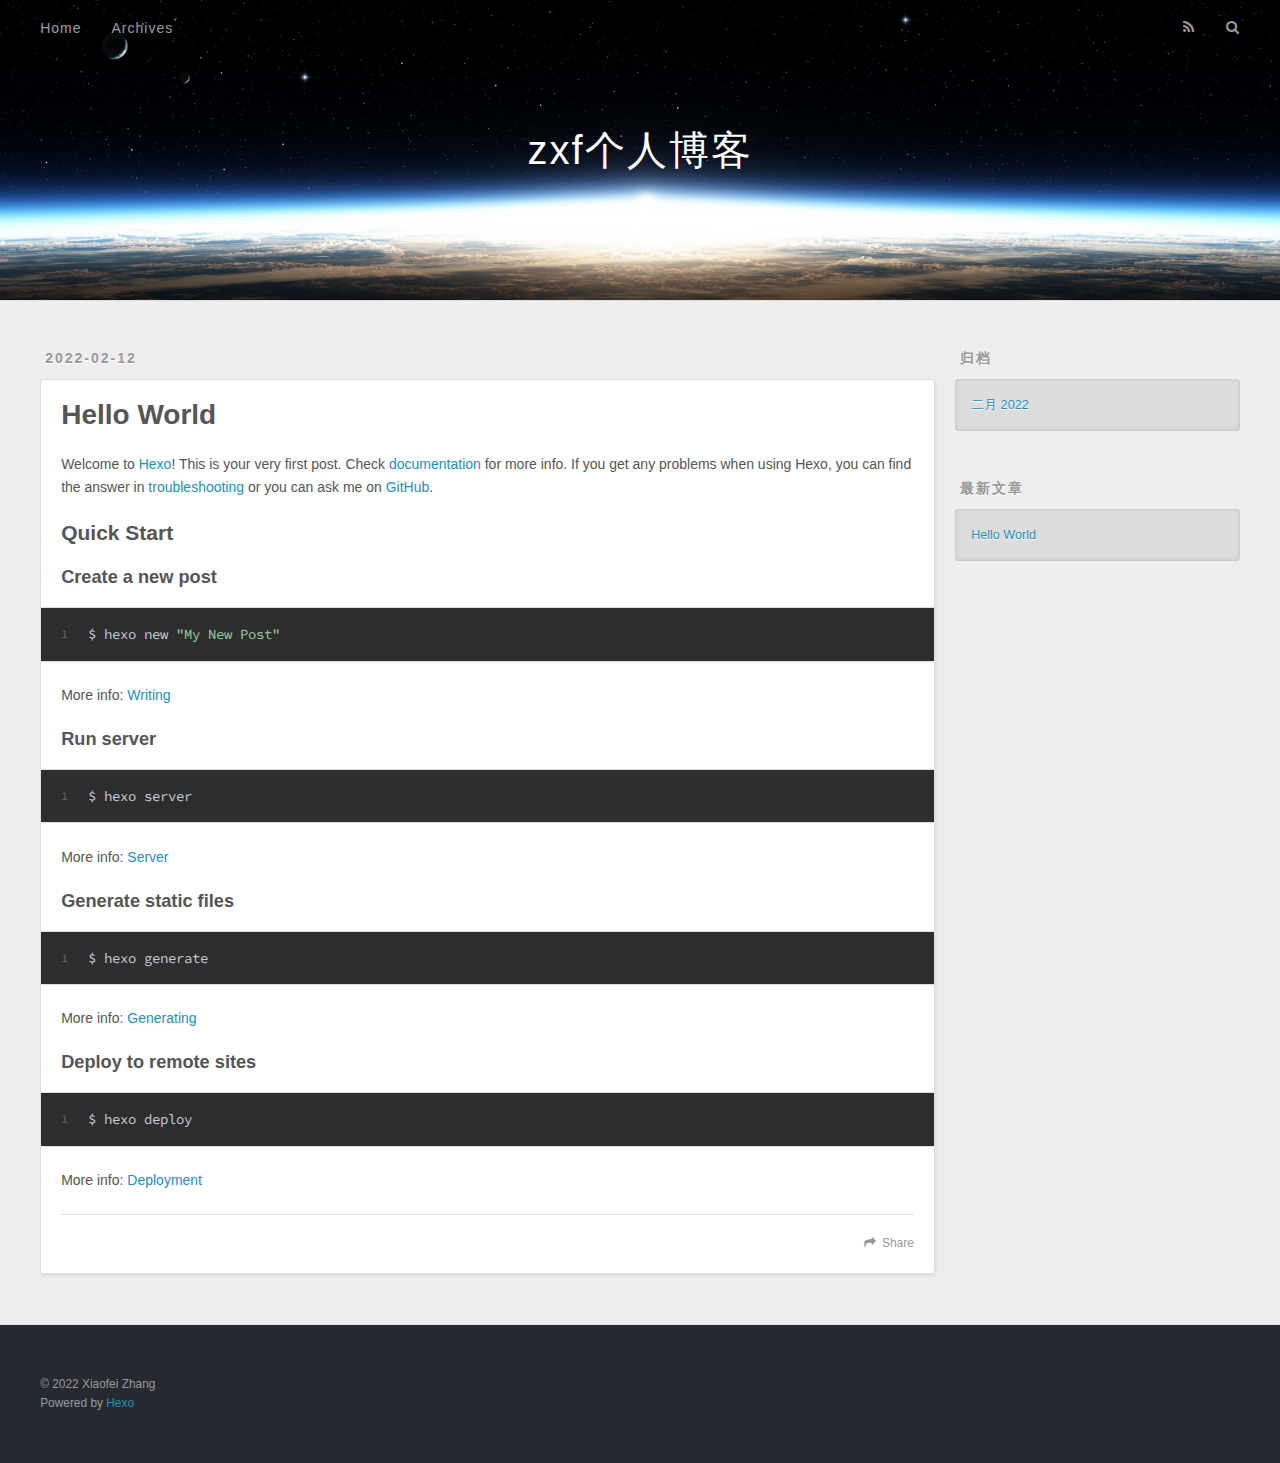
==== index.html @ 5fbed977 "Site updated: 2022-02-13 17:35:58" ====
<!DOCTYPE html>
<html>
<head>
  <meta charset="utf-8">
  

  
  <title>zxf个人博客</title>
  <meta name="viewport" content="width=device-width, initial-scale=1, maximum-scale=1">
  <meta name="description" content="hello,every body!">
<meta property="og:type" content="website">
<meta property="og:title" content="zxf个人博客">
<meta property="og:url" content="https://zxfblog.cn/index.html">
<meta property="og:site_name" content="zxf个人博客">
<meta property="og:description" content="hello,every body!">
<meta property="og:locale" content="zh_CN">
<meta property="article:author" content="Xiaofei Zhang">
<meta name="twitter:card" content="summary">
  
    <link rel="alternate" href="/atom.xml" title="zxf个人博客" type="application/atom+xml">
  
  
    <link rel="icon" href="/favicon.png">
  
  
    <link href="//fonts.googleapis.com/css?family=Source+Code+Pro" rel="stylesheet" type="text/css">
  
  
<link rel="stylesheet" href="/css/style.css">

<meta name="generator" content="Hexo 5.4.1"></head>

<body>
  <div id="container">
    <div id="wrap">
      <header id="header">
  <div id="banner"></div>
  <div id="header-outer" class="outer">
    <div id="header-title" class="inner">
      <h1 id="logo-wrap">
        <a href="/" id="logo">zxf个人博客</a>
      </h1>
      
    </div>
    <div id="header-inner" class="inner">
      <nav id="main-nav">
        <a id="main-nav-toggle" class="nav-icon"></a>
        
          <a class="main-nav-link" href="/">Home</a>
        
          <a class="main-nav-link" href="/archives">Archives</a>
        
      </nav>
      <nav id="sub-nav">
        
          <a id="nav-rss-link" class="nav-icon" href="/atom.xml" title="RSS Feed"></a>
        
        <a id="nav-search-btn" class="nav-icon" title="搜索"></a>
      </nav>
      <div id="search-form-wrap">
        <form action="//google.com/search" method="get" accept-charset="UTF-8" class="search-form"><input type="search" name="q" class="search-form-input" placeholder="Search"><button type="submit" class="search-form-submit">&#xF002;</button><input type="hidden" name="sitesearch" value="https://zxfblog.cn"></form>
      </div>
    </div>
  </div>
</header>
      <div class="outer">
        <section id="main">
  
    <article id="post-hello-world" class="article article-type-post" itemscope itemprop="blogPost">
  <div class="article-meta">
    <a href="/2022/02/12/hello-world/" class="article-date">
  <time datetime="2022-02-12T13:32:05.272Z" itemprop="datePublished">2022-02-12</time>
</a>
    
  </div>
  <div class="article-inner">
    
    
      <header class="article-header">
        
  
    <h1 itemprop="name">
      <a class="article-title" href="/2022/02/12/hello-world/">Hello World</a>
    </h1>
  

      </header>
    
    <div class="article-entry" itemprop="articleBody">
      
        <p>Welcome to <a target="_blank" rel="noopener" href="https://hexo.io/">Hexo</a>! This is your very first post. Check <a target="_blank" rel="noopener" href="https://hexo.io/docs/">documentation</a> for more info. If you get any problems when using Hexo, you can find the answer in <a target="_blank" rel="noopener" href="https://hexo.io/docs/troubleshooting.html">troubleshooting</a> or you can ask me on <a target="_blank" rel="noopener" href="https://github.com/hexojs/hexo/issues">GitHub</a>.</p>
<h2 id="Quick-Start"><a href="#Quick-Start" class="headerlink" title="Quick Start"></a>Quick Start</h2><h3 id="Create-a-new-post"><a href="#Create-a-new-post" class="headerlink" title="Create a new post"></a>Create a new post</h3><figure class="highlight bash"><table><tr><td class="gutter"><pre><span class="line">1</span><br></pre></td><td class="code"><pre><span class="line">$ hexo new <span class="string">&quot;My New Post&quot;</span></span><br></pre></td></tr></table></figure>

<p>More info: <a target="_blank" rel="noopener" href="https://hexo.io/docs/writing.html">Writing</a></p>
<h3 id="Run-server"><a href="#Run-server" class="headerlink" title="Run server"></a>Run server</h3><figure class="highlight bash"><table><tr><td class="gutter"><pre><span class="line">1</span><br></pre></td><td class="code"><pre><span class="line">$ hexo server</span><br></pre></td></tr></table></figure>

<p>More info: <a target="_blank" rel="noopener" href="https://hexo.io/docs/server.html">Server</a></p>
<h3 id="Generate-static-files"><a href="#Generate-static-files" class="headerlink" title="Generate static files"></a>Generate static files</h3><figure class="highlight bash"><table><tr><td class="gutter"><pre><span class="line">1</span><br></pre></td><td class="code"><pre><span class="line">$ hexo generate</span><br></pre></td></tr></table></figure>

<p>More info: <a target="_blank" rel="noopener" href="https://hexo.io/docs/generating.html">Generating</a></p>
<h3 id="Deploy-to-remote-sites"><a href="#Deploy-to-remote-sites" class="headerlink" title="Deploy to remote sites"></a>Deploy to remote sites</h3><figure class="highlight bash"><table><tr><td class="gutter"><pre><span class="line">1</span><br></pre></td><td class="code"><pre><span class="line">$ hexo deploy</span><br></pre></td></tr></table></figure>

<p>More info: <a target="_blank" rel="noopener" href="https://hexo.io/docs/one-command-deployment.html">Deployment</a></p>

      
    </div>
    <footer class="article-footer">
      <a data-url="https://zxfblog.cn/2022/02/12/hello-world/" data-id="ckzl2ofe70000107kdt7r5hqr" class="article-share-link">Share</a>
      
      
    </footer>
  </div>
  
</article>


  


</section>
        
          <aside id="sidebar">
  
    

  
    

  
    
  
    
  <div class="widget-wrap">
    <h3 class="widget-title">归档</h3>
    <div class="widget">
      <ul class="archive-list"><li class="archive-list-item"><a class="archive-list-link" href="/archives/2022/02/">二月 2022</a></li></ul>
    </div>
  </div>


  
    
  <div class="widget-wrap">
    <h3 class="widget-title">最新文章</h3>
    <div class="widget">
      <ul>
        
          <li>
            <a href="/2022/02/12/hello-world/">Hello World</a>
          </li>
        
      </ul>
    </div>
  </div>

  
</aside>
        
      </div>
      <footer id="footer">
  
  <div class="outer">
    <div id="footer-info" class="inner">
      &copy; 2022 Xiaofei Zhang<br>
      Powered by <a href="http://hexo.io/" target="_blank">Hexo</a>
    </div>
  </div>
</footer>
    </div>
    <nav id="mobile-nav">
  
    <a href="/" class="mobile-nav-link">Home</a>
  
    <a href="/archives" class="mobile-nav-link">Archives</a>
  
</nav>
    

<script src="//ajax.googleapis.com/ajax/libs/jquery/2.0.3/jquery.min.js"></script>


  
<link rel="stylesheet" href="/fancybox/jquery.fancybox.css">

  
<script src="/fancybox/jquery.fancybox.pack.js"></script>




<script src="/js/script.js"></script>




  </div>
</body>
</html>
---- css/style.css ----
body {
  width: 100%;
}
body:before,
body:after {
  content: "";
  display: table;
}
body:after {
  clear: both;
}
html,
body,
div,
span,
applet,
object,
iframe,
h1,
h2,
h3,
h4,
h5,
h6,
p,
blockquote,
pre,
a,
abbr,
acronym,
address,
big,
cite,
code,
del,
dfn,
em,
img,
ins,
kbd,
q,
s,
samp,
small,
strike,
strong,
sub,
sup,
tt,
var,
dl,
dt,
dd,
ol,
ul,
li,
fieldset,
form,
label,
legend,
table,
caption,
tbody,
tfoot,
thead,
tr,
th,
td {
  margin: 0;
  padding: 0;
  border: 0;
  outline: 0;
  font-weight: inherit;
  font-style: inherit;
  font-family: inherit;
  font-size: 100%;
  vertical-align: baseline;
}
body {
  line-height: 1;
  color: #000;
  background: #fff;
}
ol,
ul {
  list-style: none;
}
table {
  border-collapse: separate;
  border-spacing: 0;
  vertical-align: middle;
}
caption,
th,
td {
  text-align: left;
  font-weight: normal;
  vertical-align: middle;
}
a img {
  border: none;
}
input,
button {
  margin: 0;
  padding: 0;
}
input::-moz-focus-inner,
button::-moz-focus-inner {
  border: 0;
  padding: 0;
}
@font-face {
  font-family: FontAwesome;
  font-style: normal;
  font-weight: normal;
  src: url("fonts/fontawesome-webfont.eot?v=#4.0.3");
  src: url("fonts/fontawesome-webfont.eot?#iefix&v=#4.0.3") format("embedded-opentype"), url("fonts/fontawesome-webfont.woff?v=#4.0.3") format("woff"), url("fonts/fontawesome-webfont.ttf?v=#4.0.3") format("truetype"), url("fonts/fontawesome-webfont.svg#fontawesomeregular?v=#4.0.3") format("svg");
}
html,
body,
#container {
  height: 100%;
}
body {
  background: #eee;
  font: 14px -apple-system, BlinkMacSystemFont, "Segoe UI", "Roboto", "Oxygen", "Ubuntu", "Cantarell", "Fira Sans", "Droid Sans", "Helvetica Neue", sans-serif;
  -webkit-text-size-adjust: 100%;
}
.outer {
  max-width: 1220px;
  margin: 0 auto;
  padding: 0 20px;
}
.outer:before,
.outer:after {
  content: "";
  display: table;
}
.outer:after {
  clear: both;
}
.inner {
  display: inline;
  float: left;
  width: 98.33333333333333%;
  margin: 0 0.833333333333333%;
}
.left,
.alignleft {
  float: left;
}
.right,
.alignright {
  float: right;
}
.clear {
  clear: both;
}
#container {
  position: relative;
}
.mobile-nav-on {
  overflow: hidden;
}
#wrap {
  height: 100%;
  width: 100%;
  position: absolute;
  top: 0;
  left: 0;
  -webkit-transition: 0.2s ease-out;
  -moz-transition: 0.2s ease-out;
  -ms-transition: 0.2s ease-out;
  transition: 0.2s ease-out;
  z-index: 1;
  background: #eee;
}
.mobile-nav-on #wrap {
  left: 280px;
}
@media screen and (min-width: 768px) {
  #main {
    display: inline;
    float: left;
    width: 73.33333333333333%;
    margin: 0 0.833333333333333%;
  }
}
.article-date,
.article-category-link,
.archive-year,
.widget-title {
  text-decoration: none;
  text-transform: uppercase;
  letter-spacing: 2px;
  color: #999;
  margin-bottom: 1em;
  margin-left: 5px;
  line-height: 1em;
  text-shadow: 0 1px #fff;
  font-weight: bold;
}
.article-inner,
.archive-article-inner {
  background: #fff;
  -webkit-box-shadow: 1px 2px 3px #ddd;
  box-shadow: 1px 2px 3px #ddd;
  border: 1px solid #ddd;
  border-radius: 3px;
}
.article-entry h1,
.widget h1 {
  font-size: 2em;
}
.article-entry h2,
.widget h2 {
  font-size: 1.5em;
}
.article-entry h3,
.widget h3 {
  font-size: 1.3em;
}
.article-entry h4,
.widget h4 {
  font-size: 1.2em;
}
.article-entry h5,
.widget h5 {
  font-size: 1em;
}
.article-entry h6,
.widget h6 {
  font-size: 1em;
  color: #999;
}
.article-entry hr,
.widget hr {
  border: 1px dashed #ddd;
}
.article-entry strong,
.widget strong {
  font-weight: bold;
}
.article-entry em,
.widget em,
.article-entry cite,
.widget cite {
  font-style: italic;
}
.article-entry sup,
.widget sup,
.article-entry sub,
.widget sub {
  font-size: 0.75em;
  line-height: 0;
  position: relative;
  vertical-align: baseline;
}
.article-entry sup,
.widget sup {
  top: -0.5em;
}
.article-entry sub,
.widget sub {
  bottom: -0.2em;
}
.article-entry small,
.widget small {
  font-size: 0.85em;
}
.article-entry acronym,
.widget acronym,
.article-entry abbr,
.widget abbr {
  border-bottom: 1px dotted;
}
.article-entry ul,
.widget ul,
.article-entry ol,
.widget ol,
.article-entry dl,
.widget dl {
  margin: 0 20px;
  line-height: 1.6em;
}
.article-entry ul ul,
.widget ul ul,
.article-entry ol ul,
.widget ol ul,
.article-entry ul ol,
.widget ul ol,
.article-entry ol ol,
.widget ol ol {
  margin-top: 0;
  margin-bottom: 0;
}
.article-entry ul,
.widget ul {
  list-style: disc;
}
.article-entry ol,
.widget ol {
  list-style: decimal;
}
.article-entry dt,
.widget dt {
  font-weight: bold;
}
#header {
  height: 300px;
  position: relative;
  border-bottom: 1px solid #ddd;
}
#header:before,
#header:after {
  content: "";
  position: absolute;
  left: 0;
  right: 0;
  height: 40px;
}
#header:before {
  top: 0;
  background: -webkit-linear-gradient(rgba(0,0,0,0.2), transparent);
  background: -moz-linear-gradient(rgba(0,0,0,0.2), transparent);
  background: -ms-linear-gradient(rgba(0,0,0,0.2), transparent);
  background: linear-gradient(rgba(0,0,0,0.2), transparent);
}
#header:after {
  bottom: 0;
  background: -webkit-linear-gradient(transparent, rgba(0,0,0,0.2));
  background: -moz-linear-gradient(transparent, rgba(0,0,0,0.2));
  background: -ms-linear-gradient(transparent, rgba(0,0,0,0.2));
  background: linear-gradient(transparent, rgba(0,0,0,0.2));
}
#header-outer {
  height: 100%;
  position: relative;
}
#header-inner {
  position: relative;
  overflow: hidden;
}
#banner {
  position: absolute;
  top: 0;
  left: 0;
  width: 100%;
  height: 100%;
  background: url("images/banner.jpg") center #000;
  -webkit-background-size: cover;
  -moz-background-size: cover;
  background-size: cover;
  z-index: -1;
}
#header-title {
  text-align: center;
  height: 40px;
  position: absolute;
  top: 50%;
  left: 0;
  margin-top: -20px;
}
#logo,
#subtitle {
  text-decoration: none;
  color: #fff;
  font-weight: 300;
  text-shadow: 0 1px 4px rgba(0,0,0,0.3);
}
#logo {
  font-size: 40px;
  line-height: 40px;
  letter-spacing: 2px;
}
#subtitle {
  font-size: 16px;
  line-height: 16px;
  letter-spacing: 1px;
}
#subtitle-wrap {
  margin-top: 16px;
}
#main-nav {
  float: left;
  margin-left: -15px;
}
.nav-icon,
.main-nav-link {
  float: left;
  color: #fff;
  opacity: 0.6;
  text-decoration: none;
  text-shadow: 0 1px rgba(0,0,0,0.2);
  -webkit-transition: opacity 0.2s;
  -moz-transition: opacity 0.2s;
  -ms-transition: opacity 0.2s;
  transition: opacity 0.2s;
  display: block;
  padding: 20px 15px;
}
.nav-icon:hover,
.main-nav-link:hover {
  opacity: 1;
}
.nav-icon {
  font-family: FontAwesome;
  text-align: center;
  font-size: 14px;
  width: 14px;
  height: 14px;
  padding: 20px 15px;
  position: relative;
  cursor: pointer;
}
.main-nav-link {
  font-weight: 300;
  letter-spacing: 1px;
}
@media screen and (max-width: 479px) {
  .main-nav-link {
    display: none;
  }
}
#main-nav-toggle {
  display: none;
}
#main-nav-toggle:before {
  content: "\f0c9";
}
@media screen and (max-width: 479px) {
  #main-nav-toggle {
    display: block;
  }
}
#sub-nav {
  float: right;
  margin-right: -15px;
}
#nav-rss-link:before {
  content: "\f09e";
}
#nav-search-btn:before {
  content: "\f002";
}
#search-form-wrap {
  position: absolute;
  top: 15px;
  width: 150px;
  height: 30px;
  right: -150px;
  opacity: 0;
  -webkit-transition: 0.2s ease-out;
  -moz-transition: 0.2s ease-out;
  -ms-transition: 0.2s ease-out;
  transition: 0.2s ease-out;
}
#search-form-wrap.on {
  opacity: 1;
  right: 0;
}
@media screen and (max-width: 479px) {
  #search-form-wrap {
    width: 100%;
    right: -100%;
  }
}
.search-form {
  position: absolute;
  top: 0;
  left: 0;
  right: 0;
  background: #fff;
  padding: 5px 15px;
  border-radius: 15px;
  -webkit-box-shadow: 0 0 10px rgba(0,0,0,0.3);
  box-shadow: 0 0 10px rgba(0,0,0,0.3);
}
.search-form-input {
  border: none;
  background: none;
  color: #555;
  width: 100%;
  font: 13px -apple-system, BlinkMacSystemFont, "Segoe UI", "Roboto", "Oxygen", "Ubuntu", "Cantarell", "Fira Sans", "Droid Sans", "Helvetica Neue", sans-serif;
  outline: none;
}
.search-form-input::-webkit-search-results-decoration,
.search-form-input::-webkit-search-cancel-button {
  -webkit-appearance: none;
}
.search-form-submit {
  position: absolute;
  top: 50%;
  right: 10px;
  margin-top: -7px;
  font: 13px FontAwesome;
  border: none;
  background: none;
  color: #bbb;
  cursor: pointer;
}
.search-form-submit:hover,
.search-form-submit:focus {
  color: #777;
}
.article {
  margin: 50px 0;
}
.article-inner {
  overflow: hidden;
}
.article-meta:before,
.article-meta:after {
  content: "";
  display: table;
}
.article-meta:after {
  clear: both;
}
.article-date {
  float: left;
}
.article-category {
  float: left;
  line-height: 1em;
  color: #ccc;
  text-shadow: 0 1px #fff;
  margin-left: 8px;
}
.article-category:before {
  content: "\2022";
}
.article-category-link {
  margin: 0 12px 1em;
}
.article-header {
  padding: 20px 20px 0;
}
.article-title {
  text-decoration: none;
  font-size: 2em;
  font-weight: bold;
  color: #555;
  line-height: 1.1em;
  -webkit-transition: color 0.2s;
  -moz-transition: color 0.2s;
  -ms-transition: color 0.2s;
  transition: color 0.2s;
}
a.article-title:hover {
  color: #258fb8;
}
.article-entry {
  color: #555;
  padding: 0 20px;
}
.article-entry:before,
.article-entry:after {
  content: "";
  display: table;
}
.article-entry:after {
  clear: both;
}
.article-entry p,
.article-entry table {
  line-height: 1.6em;
  margin: 1.6em 0;
}
.article-entry h1,
.article-entry h2,
.article-entry h3,
.article-entry h4,
.article-entry h5,
.article-entry h6 {
  font-weight: bold;
}
.article-entry h1,
.article-entry h2,
.article-entry h3,
.article-entry h4,
.article-entry h5,
.article-entry h6 {
  line-height: 1.1em;
  margin: 1.1em 0;
}
.article-entry a {
  color: #258fb8;
  text-decoration: none;
}
.article-entry a:hover {
  text-decoration: underline;
}
.article-entry ul,
.article-entry ol,
.article-entry dl {
  margin-top: 1.6em;
  margin-bottom: 1.6em;
}
.article-entry img,
.article-entry video {
  max-width: 100%;
  height: auto;
  display: block;
  margin: auto;
}
.article-entry iframe {
  border: none;
}
.article-entry table {
  width: 100%;
  border-collapse: collapse;
  border-spacing: 0;
}
.article-entry th {
  font-weight: bold;
  border-bottom: 3px solid #ddd;
  padding-bottom: 0.5em;
}
.article-entry td {
  border-bottom: 1px solid #ddd;
  padding: 10px 0;
}
.article-entry blockquote {
  font-family: Georgia, "Times New Roman", serif;
  font-size: 1.4em;
  margin: 1.6em 20px;
  text-align: center;
}
.article-entry blockquote footer {
  font-size: 14px;
  margin: 1.6em 0;
  font-family: -apple-system, BlinkMacSystemFont, "Segoe UI", "Roboto", "Oxygen", "Ubuntu", "Cantarell", "Fira Sans", "Droid Sans", "Helvetica Neue", sans-serif;
}
.article-entry blockquote footer cite:before {
  content: "—";
  padding: 0 0.5em;
}
.article-entry .pullquote {
  text-align: left;
  width: 45%;
  margin: 0;
}
.article-entry .pullquote.left {
  margin-left: 0.5em;
  margin-right: 1em;
}
.article-entry .pullquote.right {
  margin-right: 0.5em;
  margin-left: 1em;
}
.article-entry .caption {
  color: #999;
  display: block;
  font-size: 0.9em;
  margin-top: 0.5em;
  position: relative;
  text-align: center;
}
.article-entry .video-container {
  position: relative;
  padding-top: 56.25%;
  height: 0;
  overflow: hidden;
}
.article-entry .video-container iframe,
.article-entry .video-container object,
.article-entry .video-container embed {
  position: absolute;
  top: 0;
  left: 0;
  width: 100%;
  height: 100%;
  margin-top: 0;
}
.article-more-link a {
  display: inline-block;
  line-height: 1em;
  padding: 6px 15px;
  border-radius: 15px;
  background: #eee;
  color: #999;
  text-shadow: 0 1px #fff;
  text-decoration: none;
}
.article-more-link a:hover {
  background: #258fb8;
  color: #fff;
  text-decoration: none;
  text-shadow: 0 1px #1e7293;
}
.article-footer {
  font-size: 0.85em;
  line-height: 1.6em;
  border-top: 1px solid #ddd;
  padding-top: 1.6em;
  margin: 0 20px 20px;
}
.article-footer:before,
.article-footer:after {
  content: "";
  display: table;
}
.article-footer:after {
  clear: both;
}
.article-footer a {
  color: #999;
  text-decoration: none;
}
.article-footer a:hover {
  color: #555;
}
.article-tag-list-item {
  float: left;
  margin-right: 10px;
}
.article-tag-list-link:before {
  content: "#";
}
.article-comment-link {
  float: right;
}
.article-comment-link:before {
  content: "\f075";
  font-family: FontAwesome;
  padding-right: 8px;
}
.article-share-link {
  cursor: pointer;
  float: right;
  margin-left: 20px;
}
.article-share-link:before {
  content: "\f064";
  font-family: FontAwesome;
  padding-right: 6px;
}
#article-nav {
  position: relative;
}
#article-nav:before,
#article-nav:after {
  content: "";
  display: table;
}
#article-nav:after {
  clear: both;
}
@media screen and (min-width: 768px) {
  #article-nav {
    margin: 50px 0;
  }
  #article-nav:before {
    width: 8px;
    height: 8px;
    position: absolute;
    top: 50%;
    left: 50%;
    margin-top: -4px;
    margin-left: -4px;
    content: "";
    border-radius: 50%;
    background: #ddd;
    -webkit-box-shadow: 0 1px 2px #fff;
    box-shadow: 0 1px 2px #fff;
  }
}
.article-nav-link-wrap {
  text-decoration: none;
  text-shadow: 0 1px #fff;
  color: #999;
  -webkit-box-sizing: border-box;
  -moz-box-sizing: border-box;
  box-sizing: border-box;
  margin-top: 50px;
  text-align: center;
  display: block;
}
.article-nav-link-wrap:hover {
  color: #555;
}
@media screen and (min-width: 768px) {
  .article-nav-link-wrap {
    width: 50%;
    margin-top: 0;
  }
}
@media screen and (min-width: 768px) {
  #article-nav-newer {
    float: left;
    text-align: right;
    padding-right: 20px;
  }
}
@media screen and (min-width: 768px) {
  #article-nav-older {
    float: right;
    text-align: left;
    padding-left: 20px;
  }
}
.article-nav-caption {
  text-transform: uppercase;
  letter-spacing: 2px;
  color: #ddd;
  line-height: 1em;
  font-weight: bold;
}
#article-nav-newer .article-nav-caption {
  margin-right: -2px;
}
.article-nav-title {
  font-size: 0.85em;
  line-height: 1.6em;
  margin-top: 0.5em;
}
.article-share-box {
  position: absolute;
  display: none;
  background: #fff;
  -webkit-box-shadow: 1px 2px 10px rgba(0,0,0,0.2);
  box-shadow: 1px 2px 10px rgba(0,0,0,0.2);
  border-radius: 3px;
  margin-left: -145px;
  overflow: hidden;
  z-index: 1;
}
.article-share-box.on {
  display: block;
}
.article-share-input {
  width: 100%;
  background: none;
  -webkit-box-sizing: border-box;
  -moz-box-sizing: border-box;
  box-sizing: border-box;
  font: 14px -apple-system, BlinkMacSystemFont, "Segoe UI", "Roboto", "Oxygen", "Ubuntu", "Cantarell", "Fira Sans", "Droid Sans", "Helvetica Neue", sans-serif;
  padding: 0 15px;
  color: #555;
  outline: none;
  border: 1px solid #ddd;
  border-radius: 3px 3px 0 0;
  height: 36px;
  line-height: 36px;
}
.article-share-links {
  background: #eee;
}
.article-share-links:before,
.article-share-links:after {
  content: "";
  display: table;
}
.article-share-links:after {
  clear: both;
}
.article-share-twitter,
.article-share-facebook,
.article-share-pinterest,
.article-share-google {
  width: 50px;
  height: 36px;
  display: block;
  float: left;
  position: relative;
  color: #999;
  text-shadow: 0 1px #fff;
}
.article-share-twitter:before,
.article-share-facebook:before,
.article-share-pinterest:before,
.article-share-google:before {
  font-size: 20px;
  font-family: FontAwesome;
  width: 20px;
  height: 20px;
  position: absolute;
  top: 50%;
  left: 50%;
  margin-top: -10px;
  margin-left: -10px;
  text-align: center;
}
.article-share-twitter:hover,
.article-share-facebook:hover,
.article-share-pinterest:hover,
.article-share-google:hover {
  color: #fff;
}
.article-share-twitter:before {
  content: "\f099";
}
.article-share-twitter:hover {
  background: #00aced;
  text-shadow: 0 1px #008abe;
}
.article-share-facebook:before {
  content: "\f09a";
}
.article-share-facebook:hover {
  background: #3b5998;
  text-shadow: 0 1px #2f477a;
}
.article-share-pinterest:before {
  content: "\f0d2";
}
.article-share-pinterest:hover {
  background: #cb2027;
  text-shadow: 0 1px #a21a1f;
}
.article-share-google:before {
  content: "\f0d5";
}
.article-share-google:hover {
  background: #dd4b39;
  text-shadow: 0 1px #be3221;
}
.article-gallery {
  background: #000;
  position: relative;
}
.article-gallery-photos {
  position: relative;
  overflow: hidden;
}
.article-gallery-img {
  display: none;
  max-width: 100%;
}
.article-gallery-img:first-child {
  display: block;
}
.article-gallery-img.loaded {
  position: absolute;
  display: block;
}
.article-gallery-img img {
  display: block;
  max-width: 100%;
  margin: 0 auto;
}
#comments {
  background: #fff;
  -webkit-box-shadow: 1px 2px 3px #ddd;
  box-shadow: 1px 2px 3px #ddd;
  padding: 20px;
  border: 1px solid #ddd;
  border-radius: 3px;
  margin: 50px 0;
}
#comments a {
  color: #258fb8;
}
.archives-wrap {
  margin: 50px 0;
}
.archives:before,
.archives:after {
  content: "";
  display: table;
}
.archives:after {
  clear: both;
}
.archive-year-wrap {
  margin-bottom: 1em;
}
.archives {
  -webkit-column-gap: 10px;
  -moz-column-gap: 10px;
  column-gap: 10px;
}
@media screen and (min-width: 480px) and (max-width: 767px) {
  .archives {
    -webkit-column-count: 2;
    -moz-column-count: 2;
    column-count: 2;
  }
}
@media screen and (min-width: 768px) {
  .archives {
    -webkit-column-count: 3;
    -moz-column-count: 3;
    column-count: 3;
  }
}
.archive-article {
  -webkit-column-break-inside: avoid;
  page-break-inside: avoid;
  overflow: hidden;
  break-inside: avoid-column;
}
.archive-article-inner {
  padding: 10px;
  margin-bottom: 15px;
}
.archive-article-title {
  text-decoration: none;
  font-weight: bold;
  color: #555;
  -webkit-transition: color 0.2s;
  -moz-transition: color 0.2s;
  -ms-transition: color 0.2s;
  transition: color 0.2s;
  line-height: 1.6em;
}
.archive-article-title:hover {
  color: #258fb8;
}
.archive-article-footer {
  margin-top: 1em;
}
.archive-article-date {
  color: #999;
  text-decoration: none;
  font-size: 0.85em;
  line-height: 1em;
  margin-bottom: 0.5em;
  display: block;
}
#page-nav {
  margin: 50px auto;
  background: #fff;
  -webkit-box-shadow: 1px 2px 3px #ddd;
  box-shadow: 1px 2px 3px #ddd;
  border: 1px solid #ddd;
  border-radius: 3px;
  text-align: center;
  color: #999;
  overflow: hidden;
}
#page-nav:before,
#page-nav:after {
  content: "";
  display: table;
}
#page-nav:after {
  clear: both;
}
#page-nav a,
#page-nav span {
  padding: 10px 20px;
  line-height: 1;
  height: 2ex;
}
#page-nav a {
  color: #999;
  text-decoration: none;
}
#page-nav a:hover {
  background: #999;
  color: #fff;
}
#page-nav .prev {
  float: left;
}
#page-nav .next {
  float: right;
}
#page-nav .page-number {
  display: inline-block;
}
@media screen and (max-width: 479px) {
  #page-nav .page-number {
    display: none;
  }
}
#page-nav .current {
  color: #555;
  font-weight: bold;
}
#page-nav .space {
  color: #ddd;
}
#footer {
  background: #262a30;
  padding: 50px 0;
  border-top: 1px solid #ddd;
  color: #999;
}
#footer a {
  color: #258fb8;
  text-decoration: none;
}
#footer a:hover {
  text-decoration: underline;
}
#footer-info {
  line-height: 1.6em;
  font-size: 0.85em;
}
.article-entry pre,
.article-entry .highlight {
  background: #2d2d2d;
  margin: 0 -20px;
  padding: 15px 20px;
  border-style: solid;
  border-color: #ddd;
  border-width: 1px 0;
  overflow: auto;
  color: #ccc;
  line-height: 22.400000000000002px;
}
.article-entry .highlight .gutter pre,
.article-entry .gist .gist-file .gist-data .line-numbers {
  color: #666;
  font-size: 0.85em;
}
.article-entry pre,
.article-entry code {
  font-family: "Source Code Pro", Consolas, Monaco, Menlo, Consolas, monospace;
}
.article-entry code {
  background: #eee;
  text-shadow: 0 1px #fff;
  padding: 0 0.3em;
}
.article-entry pre code {
  background: none;
  text-shadow: none;
  padding: 0;
}
.article-entry .highlight pre {
  border: none;
  margin: 0;
  padding: 0;
}
.article-entry .highlight table {
  margin: 0;
  width: auto;
}
.article-entry .highlight td {
  border: none;
  padding: 0;
}
.article-entry .highlight figcaption {
  font-size: 0.85em;
  color: #999;
  line-height: 1em;
  margin-bottom: 1em;
}
.article-entry .highlight figcaption:before,
.article-entry .highlight figcaption:after {
  content: "";
  display: table;
}
.article-entry .highlight figcaption:after {
  clear: both;
}
.article-entry .highlight figcaption a {
  float: right;
}
.article-entry .highlight .gutter pre {
  text-align: right;
  padding-right: 20px;
}
.article-entry .highlight .line {
  height: 22.400000000000002px;
}
.article-entry .highlight .line.marked {
  background: #515151;
}
.article-entry .gist {
  margin: 0 -20px;
  border-style: solid;
  border-color: #ddd;
  border-width: 1px 0;
  background: #2d2d2d;
  padding: 15px 20px 15px 0;
}
.article-entry .gist .gist-file {
  border: none;
  font-family: "Source Code Pro", Consolas, Monaco, Menlo, Consolas, monospace;
  margin: 0;
}
.article-entry .gist .gist-file .gist-data {
  background: none;
  border: none;
}
.article-entry .gist .gist-file .gist-data .line-numbers {
  background: none;
  border: none;
  padding: 0 20px 0 0;
}
.article-entry .gist .gist-file .gist-data .line-data {
  padding: 0 !important;
}
.article-entry .gist .gist-file .highlight {
  margin: 0;
  padding: 0;
  border: none;
}
.article-entry .gist .gist-file .gist-meta {
  background: #2d2d2d;
  color: #999;
  font: 0.85em -apple-system, BlinkMacSystemFont, "Segoe UI", "Roboto", "Oxygen", "Ubuntu", "Cantarell", "Fira Sans", "Droid Sans", "Helvetica Neue", sans-serif;
  text-shadow: 0 0;
  padding: 0;
  margin-top: 1em;
  margin-left: 20px;
}
.article-entry .gist .gist-file .gist-meta a {
  color: #258fb8;
  font-weight: normal;
}
.article-entry .gist .gist-file .gist-meta a:hover {
  text-decoration: underline;
}
pre .comment,
pre .title {
  color: #999;
}
pre .variable,
pre .attribute,
pre .tag,
pre .regexp,
pre .ruby .constant,
pre .xml .tag .title,
pre .xml .pi,
pre .xml .doctype,
pre .html .doctype,
pre .css .id,
pre .css .class,
pre .css .pseudo {
  color: #f2777a;
}
pre .number,
pre .preprocessor,
pre .built_in,
pre .literal,
pre .params,
pre .constant {
  color: #f99157;
}
pre .class,
pre .ruby .class .title,
pre .css .rules .attribute {
  color: #9c9;
}
pre .string,
pre .value,
pre .inheritance,
pre .header,
pre .ruby .symbol,
pre .xml .cdata {
  color: #9c9;
}
pre .css .hexcolor {
  color: #6cc;
}
pre .function,
pre .python .decorator,
pre .python .title,
pre .ruby .function .title,
pre .ruby .title .keyword,
pre .perl .sub,
pre .javascript .title,
pre .coffeescript .title {
  color: #69c;
}
pre .keyword,
pre .javascript .function {
  color: #c9c;
}
@media screen and (max-width: 479px) {
  #mobile-nav {
    position: absolute;
    top: 0;
    left: 0;
    width: 280px;
    height: 100%;
    background: #191919;
    border-right: 1px solid #fff;
  }
}
@media screen and (max-width: 479px) {
  .mobile-nav-link {
    display: block;
    color: #999;
    text-decoration: none;
    padding: 15px 20px;
    font-weight: bold;
  }
  .mobile-nav-link:hover {
    color: #fff;
  }
}
@media screen and (min-width: 768px) {
  #sidebar {
    display: inline;
    float: left;
    width: 23.333333333333332%;
    margin: 0 0.833333333333333%;
  }
}
.widget-wrap {
  margin: 50px 0;
}
.widget {
  color: #777;
  text-shadow: 0 1px #fff;
  background: #ddd;
  -webkit-box-shadow: 0 -1px 4px #ccc inset;
  box-shadow: 0 -1px 4px #ccc inset;
  border: 1px solid #ccc;
  padding: 15px;
  border-radius: 3px;
}
.widget a {
  color: #258fb8;
  text-decoration: none;
}
.widget a:hover {
  text-decoration: underline;
}
.widget ul ul,
.widget ol ul,
.widget dl ul,
.widget ul ol,
.widget ol ol,
.widget dl ol,
.widget ul dl,
.widget ol dl,
.widget dl dl {
  margin-left: 15px;
  list-style: disc;
}
.widget {
  line-height: 1.6em;
  word-wrap: break-word;
  font-size: 0.9em;
}
.widget ul,
.widget ol {
  list-style: none;
  margin: 0;
}
.widget ul ul,
.widget ol ul,
.widget ul ol,
.widget ol ol {
  margin: 0 20px;
}
.widget ul ul,
.widget ol ul {
  list-style: disc;
}
.widget ul ol,
.widget ol ol {
  list-style: decimal;
}
.category-list-count,
.tag-list-count,
.archive-list-count {
  padding-left: 5px;
  color: #999;
  font-size: 0.85em;
}
.category-list-count:before,
.tag-list-count:before,
.archive-list-count:before {
  content: "(";
}
.category-list-count:after,
.tag-list-count:after,
.archive-list-count:after {
  content: ")";
}
.tagcloud a {
  margin-right: 5px;
  display: inline-block;
}
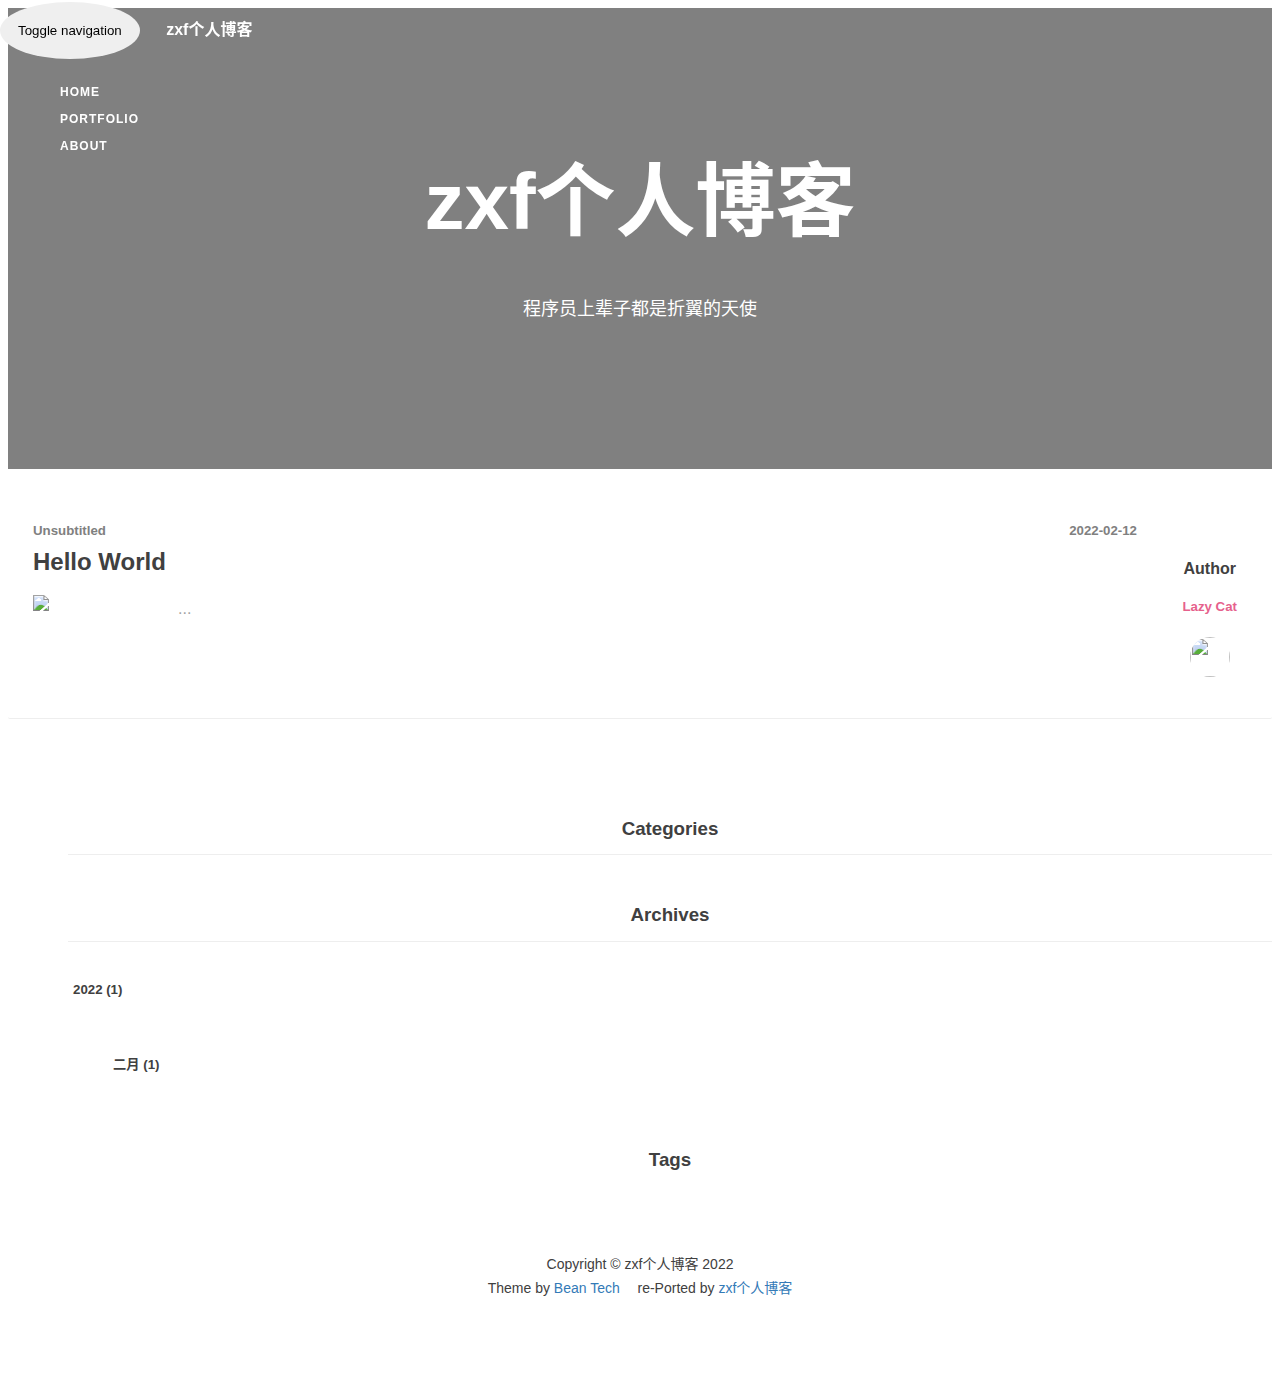
==== commit 8fba5873: "Site updated: 2022-02-13 18:25:57" ====
--- a/index.html
+++ b/index.html
@@ -1,198 +1,317 @@
-<!DOCTYPE html>
-<html>
+<!doctype html>
+<html lang="en">
+
+<!-- Head -->
+<!doctype html>
+<html lang="en">
 <head>
-  <meta charset="utf-8">
-  
-
-  
-  <title>zxf个人博客</title>
-  <meta name="viewport" content="width=device-width, initial-scale=1, maximum-scale=1">
-  <meta name="description" content="hello,every body!">
-<meta property="og:type" content="website">
-<meta property="og:title" content="zxf个人博客">
-<meta property="og:url" content="https://zxfblog.cn/index.html">
-<meta property="og:site_name" content="zxf个人博客">
-<meta property="og:description" content="hello,every body!">
-<meta property="og:locale" content="zh_CN">
-<meta property="article:author" content="Xiaofei Zhang">
-<meta name="twitter:card" content="summary">
-  
-    <link rel="alternate" href="/atom.xml" title="zxf个人博客" type="application/atom+xml">
-  
-  
-    <link rel="icon" href="/favicon.png">
-  
-  
-    <link href="//fonts.googleapis.com/css?family=Source+Code+Pro" rel="stylesheet" type="text/css">
-  
-  
+    <meta charset="UTF-8">
+    <meta name="viewport"
+          content="width=device-width, user-scalable=no, initial-scale=1.0, maximum-scale=1.0, minimum-scale=1.0">
+    <meta http-equiv="X-UA-Compatible" content="ie=edge">
+    <meta name="description" content="hello,every body!">
+    <meta name="keyword" content="">
+    <link rel="shortcut icon" href="">
+
+    
+
+    <title>
+        
+        zxf个人博客
+    </title>
+
+    <!-- Bootstrap Core CSS -->
+    <link rel="stylesheet" href="https://cdn.staticfile.org/twitter-bootstrap/3.3.7/css/bootstrap.min.css">
+
+    <!-- Custom Fonts -->
+    <link rel="stylesheet" href="https://cdn.staticfile.org/font-awesome/4.7.0/css/font-awesome.min.css">
+
+    <!-- Plugin CSS -->
+
+
+    <!-- Custom CSS -->
+    <!-- ↓这是stylus文件 -->
+    
 <link rel="stylesheet" href="/css/style.css">
 
+    
+<link rel="stylesheet" href="/css/home.css">
+
+    
+<link rel="stylesheet" href="/css/highlight.css">
+
+    
+<link rel="stylesheet" href="/css/toc.css">
+
+
+
 <meta name="generator" content="Hexo 5.4.1"></head>
+<body></body>
+
 
 <body>
-  <div id="container">
-    <div id="wrap">
-      <header id="header">
-  <div id="banner"></div>
-  <div id="header-outer" class="outer">
-    <div id="header-title" class="inner">
-      <h1 id="logo-wrap">
-        <a href="/" id="logo">zxf个人博客</a>
-      </h1>
-      
-    </div>
-    <div id="header-inner" class="inner">
-      <nav id="main-nav">
-        <a id="main-nav-toggle" class="nav-icon"></a>
-        
-          <a class="main-nav-link" href="/">Home</a>
-        
-          <a class="main-nav-link" href="/archives">Archives</a>
-        
-      </nav>
-      <nav id="sub-nav">
-        
-          <a id="nav-rss-link" class="nav-icon" href="/atom.xml" title="RSS Feed"></a>
-        
-        <a id="nav-search-btn" class="nav-icon" title="搜索"></a>
-      </nav>
-      <div id="search-form-wrap">
-        <form action="//google.com/search" method="get" accept-charset="UTF-8" class="search-form"><input type="search" name="q" class="search-form-input" placeholder="Search"><button type="submit" class="search-form-submit">&#xF002;</button><input type="hidden" name="sitesearch" value="https://zxfblog.cn"></form>
-      </div>
-    </div>
-  </div>
+
+<!-- Header -->
+<!-- Post Header -->
+<style type="text/css">
+    header.intro-header {
+     background-image: url('/');
+        /*config*/
+    
+    }
+</style>
+
+<header class="intro-header">
+    <div class="container">
+        <div class="row">
+            <div class="col-lg-8 col-lg-offset-2 col-md-10 col-md-offset-1">
+                <!-- 文章 -->
+                
+                <div class="site-heading">
+                    <h1>zxf个人博客</h1>
+                    <!--<hr class="small">-->
+                    <span class="subheading">程序员上辈子都是折翼的天使</span>
+                </div>
+                
+
+            </div>
+        </div>
+    </div>
 </header>
-      <div class="outer">
-        <section id="main">
-  
-    <article id="post-hello-world" class="article article-type-post" itemscope itemprop="blogPost">
-  <div class="article-meta">
-    <a href="/2022/02/12/hello-world/" class="article-date">
-  <time datetime="2022-02-12T13:32:05.272Z" itemprop="datePublished">2022-02-12</time>
-</a>
-    
-  </div>
-  <div class="article-inner">
-    
-    
-      <header class="article-header">
-        
-  
-    <h1 itemprop="name">
-      <a class="article-title" href="/2022/02/12/hello-world/">Hello World</a>
-    </h1>
-  
-
-      </header>
-    
-    <div class="article-entry" itemprop="articleBody">
-      
-        <p>Welcome to <a target="_blank" rel="noopener" href="https://hexo.io/">Hexo</a>! This is your very first post. Check <a target="_blank" rel="noopener" href="https://hexo.io/docs/">documentation</a> for more info. If you get any problems when using Hexo, you can find the answer in <a target="_blank" rel="noopener" href="https://hexo.io/docs/troubleshooting.html">troubleshooting</a> or you can ask me on <a target="_blank" rel="noopener" href="https://github.com/hexojs/hexo/issues">GitHub</a>.</p>
-<h2 id="Quick-Start"><a href="#Quick-Start" class="headerlink" title="Quick Start"></a>Quick Start</h2><h3 id="Create-a-new-post"><a href="#Create-a-new-post" class="headerlink" title="Create a new post"></a>Create a new post</h3><figure class="highlight bash"><table><tr><td class="gutter"><pre><span class="line">1</span><br></pre></td><td class="code"><pre><span class="line">$ hexo new <span class="string">&quot;My New Post&quot;</span></span><br></pre></td></tr></table></figure>
-
-<p>More info: <a target="_blank" rel="noopener" href="https://hexo.io/docs/writing.html">Writing</a></p>
-<h3 id="Run-server"><a href="#Run-server" class="headerlink" title="Run server"></a>Run server</h3><figure class="highlight bash"><table><tr><td class="gutter"><pre><span class="line">1</span><br></pre></td><td class="code"><pre><span class="line">$ hexo server</span><br></pre></td></tr></table></figure>
-
-<p>More info: <a target="_blank" rel="noopener" href="https://hexo.io/docs/server.html">Server</a></p>
-<h3 id="Generate-static-files"><a href="#Generate-static-files" class="headerlink" title="Generate static files"></a>Generate static files</h3><figure class="highlight bash"><table><tr><td class="gutter"><pre><span class="line">1</span><br></pre></td><td class="code"><pre><span class="line">$ hexo generate</span><br></pre></td></tr></table></figure>
-
-<p>More info: <a target="_blank" rel="noopener" href="https://hexo.io/docs/generating.html">Generating</a></p>
-<h3 id="Deploy-to-remote-sites"><a href="#Deploy-to-remote-sites" class="headerlink" title="Deploy to remote sites"></a>Deploy to remote sites</h3><figure class="highlight bash"><table><tr><td class="gutter"><pre><span class="line">1</span><br></pre></td><td class="code"><pre><span class="line">$ hexo deploy</span><br></pre></td></tr></table></figure>
-
-<p>More info: <a target="_blank" rel="noopener" href="https://hexo.io/docs/one-command-deployment.html">Deployment</a></p>
-
-      
-    </div>
-    <footer class="article-footer">
-      <a data-url="https://zxfblog.cn/2022/02/12/hello-world/" data-id="ckzl2ofe70000107kdt7r5hqr" class="article-share-link">Share</a>
-      
-      
-    </footer>
-  </div>
-  
-</article>
-
-
-  
-
-
-</section>
-        
-          <aside id="sidebar">
-  
-    
-
-  
-    
-
-  
-    
-  
-    
-  <div class="widget-wrap">
-    <h3 class="widget-title">归档</h3>
-    <div class="widget">
-      <ul class="archive-list"><li class="archive-list-item"><a class="archive-list-link" href="/archives/2022/02/">二月 2022</a></li></ul>
-    </div>
-  </div>
-
-
-  
-    
-  <div class="widget-wrap">
-    <h3 class="widget-title">最新文章</h3>
-    <div class="widget">
-      <ul>
-        
-          <li>
-            <a href="/2022/02/12/hello-world/">Hello World</a>
-          </li>
-        
-      </ul>
-    </div>
-  </div>
-
-  
-</aside>
-        
-      </div>
-      <footer id="footer">
-  
-  <div class="outer">
-    <div id="footer-info" class="inner">
-      &copy; 2022 Xiaofei Zhang<br>
-      Powered by <a href="http://hexo.io/" target="_blank">Hexo</a>
-    </div>
-  </div>
+
+<!-- Nav -->
+<!-- Navigation -->
+<nav class="navbar navbar-default navbar-custom navbar-fixed-top">
+    <div class="container-fluid">
+        <!-- Brand and toggle get grouped for better mobile display -->
+        <div class="navbar-header page-scroll">
+            <button type="button" class="navbar-toggle">
+                <span class="sr-only">Toggle navigation</span>
+                <span class="icon-bar"></span>
+                <span class="icon-bar"></span>
+                <span class="icon-bar"></span>
+            </button>
+            <a class="navbar-brand" href="/">zxf个人博客</a>
+        </div>
+
+        <!-- Collect the nav links, forms, and other content for toggling -->
+        <!-- Known Issue, found by Hux:
+            <nav>'s height woule be hold on by its content.
+            so, when navbar scale out, the <nav> will cover tags.
+            also mask any touch event of tags, unfortunately.
+        -->
+        <div id="huxblog_navbar">
+            <div class="navbar-collapse">
+                <ul class="nav navbar-nav navbar-right">
+                    
+                    <li><a href="/">Home</a></li>
+                    
+                    <li><a href="/portfolio">Portfolio</a></li>
+                    
+                    <li><a href="/about">About</a></li>
+                    
+                </ul>
+            </div>
+        </div>
+        <!-- /.navbar-collapse -->
+    </div>
+    <!-- /.container -->
+</nav>
+
+<!-- Content -->
+<div class="container">
+    <div class="row">
+        <!-- Post Container -->
+        <div class="
+                col-lg-8 col-lg-offset-1
+                col-md-8 col-md-offset-1
+                col-sm-12
+                col-xs-12
+                post-container
+            ">
+
+            
+
+            <div class="post-preview">
+                <div class="layout-top">
+                    <h5 class="post-subtitle">Unsubtitled
+                        <span class="post-meta">2022-02-12 <i class="fa fa-bookmark"></i></span>
+                    </h5>
+                    <div class="clearfix"></div>
+                </div>
+
+                <div class="layout-bottom">
+                    <div class="post-content-container">
+                        <a href="/2022/02/12/hello-world/">
+                            <h2 class="post-title">Hello World</h2>
+                            <div class="post-content">
+                                <img src="/2022/02/12/hello-world/undefined" class="post-header-img">
+                                <p class="post-excerpt">...</p>
+                            </div>
+                        </a>
+
+                        <div class="tags">
+                            
+                        </div>
+                    </div>
+                    <div class="post-author">
+                        <h4>Author</h4>
+                        <h5>Lazy Cat</h5>
+                        <img src="/">
+                        <p>
+                            <a href="javascript:;" data-href="/2022/02/12/hello-world/">
+                                <span><i class="fa fa-link"></i></span>
+                            </a>
+                        </p>
+                    </div>
+                </div>
+
+            </div>
+
+            
+
+            <!-- Pager -->
+            <ul class="pager">
+    
+    
+</ul>
+
+        </div>
+
+        <!-- Sidebar -->
+        <!-- Sidebar container-->
+<div class="col-lg-3 col-lg-offset-0 col-md-3 col-md-offset-0 col-sm-12 col-xs-12 sidebar-container">
+    <div class="bs-docs-sidebar">
+
+        <!-- categoryWidget -->
+        <div class="categoryWidget">
+            <h3 style="text-align: center;">Categories</h3>
+            <div id="accordion">
+                <!-- 分组 -->
+                
+
+                
+            </div>
+
+        </div>
+
+        <!-- archiveWidget -->
+        <div class="archiveWidget">
+            <h3 style="text-align: center;">Archives</h3>
+
+            <div id="archive">
+                
+
+                
+                <div class="panel">
+                    <div class="archive">
+                        <span><i class="fa fa-angle-double-right"></i></span>
+                        <a class="archiveName" data-archive="2022archive" data-toggle="collapse"
+                           data-parent="#accordion"
+                           data-target="#2022archive"
+                           href="/archives/2022/">
+                            <h5>2022 (1)</h5>
+                        </a>
+                    </div>
+                    <div class="collapse" id="/archives/2022/">
+                        <ul>
+                            
+                            
+                            
+                            
+                            
+                            
+                            <li>
+                                <span><i class="fa fa-angle-right"></i></span>
+                                <a class="archiveName" data-parchive="2022archive"
+                                   data-archive="202202archive"
+                                   href="/archives/2022/02/">
+                                    <h5>二月
+                                        (1)</h5>
+                                </a>
+                            </li>
+                            
+                            
+                            
+                            
+                            
+                            
+                            
+                            
+                            
+                            
+                            
+                            
+                            
+                            
+                            
+                            
+                            
+                            
+                            
+                            
+                            
+                            
+                        </ul>
+                    </div>
+                </div>
+
+                
+            </div>
+        </div>
+
+        <!-- tagWidget -->
+        <div class="tagWidget"
+             style="margin-top: 55px;">
+            <h3 style="text-align: center;">Tags</h3>
+            <div class="tag">
+
+                
+            </div>
+
+        </div>
+    </div>
+</div>
+    </div>
+</div>
+
+<!-- Footer -->
+<!-- Footer -->
+<footer>
+    <div class="container">
+        <div class="row">
+            <div class="col-lg-8 col-lg-offset-2 col-md-10 col-md-offset-1">
+                <ul class="list-inline text-center">
+                
+
+                </ul>
+                <p class="copyright text-muted">
+                    Copyright &copy; zxf个人博客 2022
+                    <br>
+                    Theme by <a target="_blank" rel="noopener" href="http://beantech.org/">Bean Tech</a>
+                    <span style="display: inline-block; margin: 0 5px;">
+                        <i class="fa fa-heart"></i>
+                    </span> 
+                    re-Ported by <a href="https://zxfblog.cn">zxf个人博客</a>
+                </p>
+            </div>
+        </div>
+    </div>
 </footer>
-    </div>
-    <nav id="mobile-nav">
-  
-    <a href="/" class="mobile-nav-link">Home</a>
-  
-    <a href="/archives" class="mobile-nav-link">Archives</a>
-  
-</nav>
-    
-
-<script src="//ajax.googleapis.com/ajax/libs/jquery/2.0.3/jquery.min.js"></script>
-
-
-  
-<link rel="stylesheet" href="/fancybox/jquery.fancybox.css">
-
-  
-<script src="/fancybox/jquery.fancybox.pack.js"></script>
-
-
-
+
+<!-- jQuery -->
+<script src="https://cdn.staticfile.org/jquery/2.2.4/jquery.min.js"></script>
+
+<!-- Bootstrap Core JavaScript -->
+<script src="https://cdn.staticfile.org/twitter-bootstrap/3.3.7/js/bootstrap.min.js"></script>
+
+<!-- Custom Theme JavaScript -->
 
 <script src="/js/script.js"></script>
 
 
 
 
-  </div>
+
 </body>
 </html>--- a/css/style.css
+++ b/css/style.css
@@ -1,1374 +1,624 @@
 body {
-  width: 100%;
-}
-body:before,
-body:after {
-  content: "";
-  display: table;
-}
-body:after {
-  clear: both;
-}
-html,
-body,
-div,
-span,
-applet,
-object,
-iframe,
+    /*font: 300 1.2em/1.8 PingFang SC, Lantinghei SC, Microsoft Yahei, Hiragino Sans GB, Microsoft Sans Serif, WenQuanYi Micro Hei, sans-serif;*/
+    font-family: -apple-system, "Helvetica Neue", "Arial", "PingFang SC", "Hiragino Sans GB", "STHeiti", "Microsoft YaHei", "Microsoft JhengHei", "Source Han Sans SC", "Noto Sans CJK SC", "Source Han Sans CN", "Noto Sans SC", "Source Han Sans TC", "Noto Sans CJK TC", "WenQuanYi Micro Hei", SimSun, sans-serif;
+    line-height: 1.7;
+    font-size: 16px;
+    color: #404040;
+    overflow-x: hidden;
+}
+
+ul, ol {
+    list-style: none;
+}
+
 h1,
 h2,
 h3,
 h4,
 h5,
-h6,
-p,
-blockquote,
-pre,
-a,
-abbr,
-acronym,
-address,
-big,
-cite,
-code,
-del,
-dfn,
-em,
-img,
-ins,
-kbd,
-q,
-s,
-samp,
-small,
-strike,
-strong,
-sub,
-sup,
-tt,
-var,
-dl,
-dt,
-dd,
-ol,
-ul,
-li,
-fieldset,
-form,
-label,
-legend,
-table,
-caption,
-tbody,
-tfoot,
-thead,
-tr,
-th,
-td {
-  margin: 0;
-  padding: 0;
-  border: 0;
-  outline: 0;
-  font-weight: inherit;
-  font-style: inherit;
-  font-family: inherit;
-  font-size: 100%;
-  vertical-align: baseline;
-}
-body {
-  line-height: 1;
-  color: #000;
-  background: #fff;
-}
-ol,
-ul {
-  list-style: none;
-}
-table {
-  border-collapse: separate;
-  border-spacing: 0;
-  vertical-align: middle;
-}
-caption,
-th,
-td {
-  text-align: left;
-  font-weight: normal;
-  vertical-align: middle;
-}
-a img {
-  border: none;
-}
-input,
-button {
-  margin: 0;
-  padding: 0;
-}
-input::-moz-focus-inner,
-button::-moz-focus-inner {
-  border: 0;
-  padding: 0;
-}
-@font-face {
-  font-family: FontAwesome;
-  font-style: normal;
-  font-weight: normal;
-  src: url("fonts/fontawesome-webfont.eot?v=#4.0.3");
-  src: url("fonts/fontawesome-webfont.eot?#iefix&v=#4.0.3") format("embedded-opentype"), url("fonts/fontawesome-webfont.woff?v=#4.0.3") format("woff"), url("fonts/fontawesome-webfont.ttf?v=#4.0.3") format("truetype"), url("fonts/fontawesome-webfont.svg#fontawesomeregular?v=#4.0.3") format("svg");
-}
-html,
-body,
-#container {
-  height: 100%;
-}
-body {
-  background: #eee;
-  font: 14px -apple-system, BlinkMacSystemFont, "Segoe UI", "Roboto", "Oxygen", "Ubuntu", "Cantarell", "Fira Sans", "Droid Sans", "Helvetica Neue", sans-serif;
-  -webkit-text-size-adjust: 100%;
-}
-.outer {
-  max-width: 1220px;
-  margin: 0 auto;
-  padding: 0 20px;
-}
-.outer:before,
-.outer:after {
-  content: "";
-  display: table;
-}
-.outer:after {
-  clear: both;
-}
-.inner {
-  display: inline;
-  float: left;
-  width: 98.33333333333333%;
-  margin: 0 0.833333333333333%;
-}
-.left,
-.alignleft {
-  float: left;
-}
-.right,
-.alignright {
-  float: right;
-}
-.clear {
-  clear: both;
-}
-#container {
-  position: relative;
-}
-.mobile-nav-on {
-  overflow: hidden;
-}
-#wrap {
-  height: 100%;
-  width: 100%;
-  position: absolute;
-  top: 0;
-  left: 0;
-  -webkit-transition: 0.2s ease-out;
-  -moz-transition: 0.2s ease-out;
-  -ms-transition: 0.2s ease-out;
-  transition: 0.2s ease-out;
-  z-index: 1;
-  background: #eee;
-}
-.mobile-nav-on #wrap {
-  left: 280px;
-}
-@media screen and (min-width: 768px) {
-  #main {
-    display: inline;
-    float: left;
-    width: 73.33333333333333%;
-    margin: 0 0.833333333333333%;
-  }
-}
-.article-date,
-.article-category-link,
-.archive-year,
-.widget-title {
-  text-decoration: none;
-  text-transform: uppercase;
-  letter-spacing: 2px;
-  color: #999;
-  margin-bottom: 1em;
-  margin-left: 5px;
-  line-height: 1em;
-  text-shadow: 0 1px #fff;
-  font-weight: bold;
-}
-.article-inner,
-.archive-article-inner {
-  background: #fff;
-  -webkit-box-shadow: 1px 2px 3px #ddd;
-  box-shadow: 1px 2px 3px #ddd;
-  border: 1px solid #ddd;
-  border-radius: 3px;
-}
-.article-entry h1,
-.widget h1 {
-  font-size: 2em;
-}
-.article-entry h2,
-.widget h2 {
-  font-size: 1.5em;
-}
-.article-entry h3,
-.widget h3 {
-  font-size: 1.3em;
-}
-.article-entry h4,
-.widget h4 {
-  font-size: 1.2em;
-}
-.article-entry h5,
-.widget h5 {
-  font-size: 1em;
-}
-.article-entry h6,
-.widget h6 {
-  font-size: 1em;
-  color: #999;
-}
-.article-entry hr,
-.widget hr {
-  border: 1px dashed #ddd;
-}
-.article-entry strong,
-.widget strong {
-  font-weight: bold;
-}
-.article-entry em,
-.widget em,
-.article-entry cite,
-.widget cite {
-  font-style: italic;
-}
-.article-entry sup,
-.widget sup,
-.article-entry sub,
-.widget sub {
-  font-size: 0.75em;
-  line-height: 0;
-  position: relative;
-  vertical-align: baseline;
-}
-.article-entry sup,
-.widget sup {
-  top: -0.5em;
-}
-.article-entry sub,
-.widget sub {
-  bottom: -0.2em;
-}
-.article-entry small,
-.widget small {
-  font-size: 0.85em;
-}
-.article-entry acronym,
-.widget acronym,
-.article-entry abbr,
-.widget abbr {
-  border-bottom: 1px dotted;
-}
-.article-entry ul,
-.widget ul,
-.article-entry ol,
-.widget ol,
-.article-entry dl,
-.widget dl {
-  margin: 0 20px;
-  line-height: 1.6em;
-}
-.article-entry ul ul,
-.widget ul ul,
-.article-entry ol ul,
-.widget ol ul,
-.article-entry ul ol,
-.widget ul ol,
-.article-entry ol ol,
-.widget ol ol {
-  margin-top: 0;
-  margin-bottom: 0;
-}
-.article-entry ul,
-.widget ul {
-  list-style: disc;
-}
-.article-entry ol,
-.widget ol {
-  list-style: decimal;
-}
-.article-entry dt,
-.widget dt {
-  font-weight: bold;
-}
-#header {
-  height: 300px;
-  position: relative;
-  border-bottom: 1px solid #ddd;
-}
-#header:before,
-#header:after {
-  content: "";
-  position: absolute;
-  left: 0;
-  right: 0;
-  height: 40px;
-}
-#header:before {
-  top: 0;
-  background: -webkit-linear-gradient(rgba(0,0,0,0.2), transparent);
-  background: -moz-linear-gradient(rgba(0,0,0,0.2), transparent);
-  background: -ms-linear-gradient(rgba(0,0,0,0.2), transparent);
-  background: linear-gradient(rgba(0,0,0,0.2), transparent);
-}
-#header:after {
-  bottom: 0;
-  background: -webkit-linear-gradient(transparent, rgba(0,0,0,0.2));
-  background: -moz-linear-gradient(transparent, rgba(0,0,0,0.2));
-  background: -ms-linear-gradient(transparent, rgba(0,0,0,0.2));
-  background: linear-gradient(transparent, rgba(0,0,0,0.2));
-}
-#header-outer {
-  height: 100%;
-  position: relative;
-}
-#header-inner {
-  position: relative;
-  overflow: hidden;
-}
-#banner {
-  position: absolute;
-  top: 0;
-  left: 0;
-  width: 100%;
-  height: 100%;
-  background: url("images/banner.jpg") center #000;
-  -webkit-background-size: cover;
-  -moz-background-size: cover;
-  background-size: cover;
-  z-index: -1;
-}
-#header-title {
-  text-align: center;
-  height: 40px;
-  position: absolute;
-  top: 50%;
-  left: 0;
-  margin-top: -20px;
-}
-#logo,
-#subtitle {
-  text-decoration: none;
-  color: #fff;
-  font-weight: 300;
-  text-shadow: 0 1px 4px rgba(0,0,0,0.3);
-}
-#logo {
-  font-size: 40px;
-  line-height: 40px;
-  letter-spacing: 2px;
-}
-#subtitle {
-  font-size: 16px;
-  line-height: 16px;
-  letter-spacing: 1px;
-}
-#subtitle-wrap {
-  margin-top: 16px;
-}
-#main-nav {
-  float: left;
-  margin-left: -15px;
-}
-.nav-icon,
-.main-nav-link {
-  float: left;
-  color: #fff;
-  opacity: 0.6;
-  text-decoration: none;
-  text-shadow: 0 1px rgba(0,0,0,0.2);
-  -webkit-transition: opacity 0.2s;
-  -moz-transition: opacity 0.2s;
-  -ms-transition: opacity 0.2s;
-  transition: opacity 0.2s;
-  display: block;
-  padding: 20px 15px;
-}
-.nav-icon:hover,
-.main-nav-link:hover {
-  opacity: 1;
-}
-.nav-icon {
-  font-family: FontAwesome;
-  text-align: center;
-  font-size: 14px;
-  width: 14px;
-  height: 14px;
-  padding: 20px 15px;
-  position: relative;
-  cursor: pointer;
-}
-.main-nav-link {
-  font-weight: 300;
-  letter-spacing: 1px;
-}
-@media screen and (max-width: 479px) {
-  .main-nav-link {
-    display: none;
-  }
-}
-#main-nav-toggle {
-  display: none;
-}
-#main-nav-toggle:before {
-  content: "\f0c9";
-}
-@media screen and (max-width: 479px) {
-  #main-nav-toggle {
+h6 {
+    /* Hux learn from
+       *     TypeIsBeautiful,
+       *     [This Post](http://zhuanlan.zhihu.com/ibuick/20186806) etc.
+       */
+    font-family: -apple-system, "Helvetica Neue", "Arial", "PingFang SC", "Hiragino Sans GB", "STHeiti", "Microsoft YaHei", "Microsoft JhengHei", "Source Han Sans SC", "Noto Sans CJK SC", "Source Han Sans CN", "Noto Sans SC", "Source Han Sans TC", "Noto Sans CJK TC", "WenQuanYi Micro Hei", SimSun, sans-serif;
+    line-height: 1.7;
+    line-height: 1.1;
+    font-weight: bold;
+}
+
+a {
+    color: #404040;
+    text-decoration: none;
+}
+
+a:hover,
+a:focus, a.active {
+    color: rgb(230, 97, 140);
+    text-decoration: none;
+}
+
+/*-------------------------------------------header------------------------------*/
+.intro-header {
+    background: no-repeat center center;
+    background-color: #808080;
+    background-attachment: scroll;
+    -webkit-background-size: cover;
+    -moz-background-size: cover;
+    background-size: cover;
+    -o-background-size: cover;
+    margin-bottom: 0px;
+    /* modify by Yu-Hsuan Yen */
+}
+
+@media only screen and (min-width: 768px) {
+    .intro-header {
+        margin-bottom: 20px;
+        /* response on desktop */
+    }
+}
+
+.intro-header .site-heading,
+.intro-header .post-heading,
+.intro-header .page-heading {
+    padding: 85px 0 55px;
+    color: white;
+}
+
+@media only screen and (min-width: 768px) {
+    .intro-header .site-heading,
+    .intro-header .post-heading,
+    .intro-header .page-heading {
+        padding: 150px 0;
+    }
+}
+
+.intro-header .site-heading {
+    padding: 95px 0 70px;
+}
+
+@media only screen and (min-width: 768px) {
+    .intro-header .site-heading {
+        padding: 150px 0;
+    }
+}
+
+.intro-header .site-heading,
+.intro-header .page-heading {
+    text-align: center;
+}
+
+.intro-header .site-heading h1,
+.intro-header .page-heading h1 {
+    margin-top: 0;
+    font-size: 50px;
+}
+
+.intro-header .site-heading .subheading,
+.intro-header .page-heading .subheading {
+    /* Hux learn from
+       *     TypeIsBeautiful,
+       *     [This Post](http://zhuanlan.zhihu.com/ibuick/20186806) etc.
+       */
+    font-family: -apple-system, "Helvetica Neue", "Arial", "PingFang SC", "Hiragino Sans GB", "STHeiti", "Microsoft YaHei", "Microsoft JhengHei", "Source Han Sans SC", "Noto Sans CJK SC", "Source Han Sans CN", "Noto Sans SC", "Source Han Sans TC", "Noto Sans CJK TC", "WenQuanYi Micro Hei", SimSun, sans-serif;
+    line-height: 1.7;
+    font-size: 18px;
+    line-height: 1.1;
     display: block;
-  }
-}
-#sub-nav {
-  float: right;
-  margin-right: -15px;
-}
-#nav-rss-link:before {
-  content: "\f09e";
-}
-#nav-search-btn:before {
-  content: "\f002";
-}
-#search-form-wrap {
-  position: absolute;
-  top: 15px;
-  width: 150px;
-  height: 30px;
-  right: -150px;
-  opacity: 0;
-  -webkit-transition: 0.2s ease-out;
-  -moz-transition: 0.2s ease-out;
-  -ms-transition: 0.2s ease-out;
-  transition: 0.2s ease-out;
-}
-#search-form-wrap.on {
-  opacity: 1;
-  right: 0;
-}
-@media screen and (max-width: 479px) {
-  #search-form-wrap {
-    width: 100%;
-    right: -100%;
-  }
-}
-.search-form {
-  position: absolute;
-  top: 0;
-  left: 0;
-  right: 0;
-  background: #fff;
-  padding: 5px 15px;
-  border-radius: 15px;
-  -webkit-box-shadow: 0 0 10px rgba(0,0,0,0.3);
-  box-shadow: 0 0 10px rgba(0,0,0,0.3);
-}
-.search-form-input {
-  border: none;
-  background: none;
-  color: #555;
-  width: 100%;
-  font: 13px -apple-system, BlinkMacSystemFont, "Segoe UI", "Roboto", "Oxygen", "Ubuntu", "Cantarell", "Fira Sans", "Droid Sans", "Helvetica Neue", sans-serif;
-  outline: none;
-}
-.search-form-input::-webkit-search-results-decoration,
-.search-form-input::-webkit-search-cancel-button {
-  -webkit-appearance: none;
-}
-.search-form-submit {
-  position: absolute;
-  top: 50%;
-  right: 10px;
-  margin-top: -7px;
-  font: 13px FontAwesome;
-  border: none;
-  background: none;
-  color: #bbb;
-  cursor: pointer;
-}
-.search-form-submit:hover,
-.search-form-submit:focus {
-  color: #777;
-}
-.article {
-  margin: 50px 0;
-}
-.article-inner {
-  overflow: hidden;
-}
-.article-meta:before,
-.article-meta:after {
-  content: "";
-  display: table;
-}
-.article-meta:after {
-  clear: both;
-}
-.article-date {
-  float: left;
-}
-.article-category {
-  float: left;
-  line-height: 1em;
-  color: #ccc;
-  text-shadow: 0 1px #fff;
-  margin-left: 8px;
-}
-.article-category:before {
-  content: "\2022";
-}
-.article-category-link {
-  margin: 0 12px 1em;
-}
-.article-header {
-  padding: 20px 20px 0;
-}
-.article-title {
-  text-decoration: none;
-  font-size: 2em;
-  font-weight: bold;
-  color: #555;
-  line-height: 1.1em;
-  -webkit-transition: color 0.2s;
-  -moz-transition: color 0.2s;
-  -ms-transition: color 0.2s;
-  transition: color 0.2s;
-}
-a.article-title:hover {
-  color: #258fb8;
-}
-.article-entry {
-  color: #555;
-  padding: 0 20px;
-}
-.article-entry:before,
-.article-entry:after {
-  content: "";
-  display: table;
-}
-.article-entry:after {
-  clear: both;
-}
-.article-entry p,
-.article-entry table {
-  line-height: 1.6em;
-  margin: 1.6em 0;
-}
-.article-entry h1,
-.article-entry h2,
-.article-entry h3,
-.article-entry h4,
-.article-entry h5,
-.article-entry h6 {
-  font-weight: bold;
-}
-.article-entry h1,
-.article-entry h2,
-.article-entry h3,
-.article-entry h4,
-.article-entry h5,
-.article-entry h6 {
-  line-height: 1.1em;
-  margin: 1.1em 0;
-}
-.article-entry a {
-  color: #258fb8;
-  text-decoration: none;
-}
-.article-entry a:hover {
-  text-decoration: underline;
-}
-.article-entry ul,
-.article-entry ol,
-.article-entry dl {
-  margin-top: 1.6em;
-  margin-bottom: 1.6em;
-}
-.article-entry img,
-.article-entry video {
-  max-width: 100%;
-  height: auto;
-  display: block;
-  margin: auto;
-}
-.article-entry iframe {
-  border: none;
-}
-.article-entry table {
-  width: 100%;
-  border-collapse: collapse;
-  border-spacing: 0;
-}
-.article-entry th {
-  font-weight: bold;
-  border-bottom: 3px solid #ddd;
-  padding-bottom: 0.5em;
-}
-.article-entry td {
-  border-bottom: 1px solid #ddd;
-  padding: 10px 0;
-}
-.article-entry blockquote {
-  font-family: Georgia, "Times New Roman", serif;
-  font-size: 1.4em;
-  margin: 1.6em 20px;
-  text-align: center;
-}
-.article-entry blockquote footer {
-  font-size: 14px;
-  margin: 1.6em 0;
-  font-family: -apple-system, BlinkMacSystemFont, "Segoe UI", "Roboto", "Oxygen", "Ubuntu", "Cantarell", "Fira Sans", "Droid Sans", "Helvetica Neue", sans-serif;
-}
-.article-entry blockquote footer cite:before {
-  content: "—";
-  padding: 0 0.5em;
-}
-.article-entry .pullquote {
-  text-align: left;
-  width: 45%;
-  margin: 0;
-}
-.article-entry .pullquote.left {
-  margin-left: 0.5em;
-  margin-right: 1em;
-}
-.article-entry .pullquote.right {
-  margin-right: 0.5em;
-  margin-left: 1em;
-}
-.article-entry .caption {
-  color: #999;
-  display: block;
-  font-size: 0.9em;
-  margin-top: 0.5em;
-  position: relative;
-  text-align: center;
-}
-.article-entry .video-container {
-  position: relative;
-  padding-top: 56.25%;
-  height: 0;
-  overflow: hidden;
-}
-.article-entry .video-container iframe,
-.article-entry .video-container object,
-.article-entry .video-container embed {
-  position: absolute;
-  top: 0;
-  left: 0;
-  width: 100%;
-  height: 100%;
-  margin-top: 0;
-}
-.article-more-link a {
-  display: inline-block;
-  line-height: 1em;
-  padding: 6px 15px;
-  border-radius: 15px;
-  background: #eee;
-  color: #999;
-  text-shadow: 0 1px #fff;
-  text-decoration: none;
-}
-.article-more-link a:hover {
-  background: #258fb8;
-  color: #fff;
-  text-decoration: none;
-  text-shadow: 0 1px #1e7293;
-}
-.article-footer {
-  font-size: 0.85em;
-  line-height: 1.6em;
-  border-top: 1px solid #ddd;
-  padding-top: 1.6em;
-  margin: 0 20px 20px;
-}
-.article-footer:before,
-.article-footer:after {
-  content: "";
-  display: table;
-}
-.article-footer:after {
-  clear: both;
-}
-.article-footer a {
-  color: #999;
-  text-decoration: none;
-}
-.article-footer a:hover {
-  color: #555;
-}
-.article-tag-list-item {
-  float: left;
-  margin-right: 10px;
-}
-.article-tag-list-link:before {
-  content: "#";
-}
-.article-comment-link {
-  float: right;
-}
-.article-comment-link:before {
-  content: "\f075";
-  font-family: FontAwesome;
-  padding-right: 8px;
-}
-.article-share-link {
-  cursor: pointer;
-  float: right;
-  margin-left: 20px;
-}
-.article-share-link:before {
-  content: "\f064";
-  font-family: FontAwesome;
-  padding-right: 6px;
-}
-#article-nav {
-  position: relative;
-}
-#article-nav:before,
-#article-nav:after {
-  content: "";
-  display: table;
-}
-#article-nav:after {
-  clear: both;
-}
-@media screen and (min-width: 768px) {
-  #article-nav {
-    margin: 50px 0;
-  }
-  #article-nav:before {
-    width: 8px;
-    height: 8px;
-    position: absolute;
-    top: 50%;
-    left: 50%;
-    margin-top: -4px;
-    margin-left: -4px;
-    content: "";
-    border-radius: 50%;
-    background: #ddd;
-    -webkit-box-shadow: 0 1px 2px #fff;
-    box-shadow: 0 1px 2px #fff;
-  }
-}
-.article-nav-link-wrap {
-  text-decoration: none;
-  text-shadow: 0 1px #fff;
-  color: #999;
-  -webkit-box-sizing: border-box;
-  -moz-box-sizing: border-box;
-  box-sizing: border-box;
-  margin-top: 50px;
-  text-align: center;
-  display: block;
-}
-.article-nav-link-wrap:hover {
-  color: #555;
-}
-@media screen and (min-width: 768px) {
-  .article-nav-link-wrap {
-    width: 50%;
-    margin-top: 0;
-  }
-}
-@media screen and (min-width: 768px) {
-  #article-nav-newer {
-    float: left;
-    text-align: right;
-    padding-right: 20px;
-  }
-}
-@media screen and (min-width: 768px) {
-  #article-nav-older {
-    float: right;
-    text-align: left;
-    padding-left: 20px;
-  }
-}
-.article-nav-caption {
-  text-transform: uppercase;
-  letter-spacing: 2px;
-  color: #ddd;
-  line-height: 1em;
-  font-weight: bold;
-}
-#article-nav-newer .article-nav-caption {
-  margin-right: -2px;
-}
-.article-nav-title {
-  font-size: 0.85em;
-  line-height: 1.6em;
-  margin-top: 0.5em;
-}
-.article-share-box {
-  position: absolute;
-  display: none;
-  background: #fff;
-  -webkit-box-shadow: 1px 2px 10px rgba(0,0,0,0.2);
-  box-shadow: 1px 2px 10px rgba(0,0,0,0.2);
-  border-radius: 3px;
-  margin-left: -145px;
-  overflow: hidden;
-  z-index: 1;
-}
-.article-share-box.on {
-  display: block;
-}
-.article-share-input {
-  width: 100%;
-  background: none;
-  -webkit-box-sizing: border-box;
-  -moz-box-sizing: border-box;
-  box-sizing: border-box;
-  font: 14px -apple-system, BlinkMacSystemFont, "Segoe UI", "Roboto", "Oxygen", "Ubuntu", "Cantarell", "Fira Sans", "Droid Sans", "Helvetica Neue", sans-serif;
-  padding: 0 15px;
-  color: #555;
-  outline: none;
-  border: 1px solid #ddd;
-  border-radius: 3px 3px 0 0;
-  height: 36px;
-  line-height: 36px;
-}
-.article-share-links {
-  background: #eee;
-}
-.article-share-links:before,
-.article-share-links:after {
-  content: "";
-  display: table;
-}
-.article-share-links:after {
-  clear: both;
-}
-.article-share-twitter,
-.article-share-facebook,
-.article-share-pinterest,
-.article-share-google {
-  width: 50px;
-  height: 36px;
-  display: block;
-  float: left;
-  position: relative;
-  color: #999;
-  text-shadow: 0 1px #fff;
-}
-.article-share-twitter:before,
-.article-share-facebook:before,
-.article-share-pinterest:before,
-.article-share-google:before {
-  font-size: 20px;
-  font-family: FontAwesome;
-  width: 20px;
-  height: 20px;
-  position: absolute;
-  top: 50%;
-  left: 50%;
-  margin-top: -10px;
-  margin-left: -10px;
-  text-align: center;
-}
-.article-share-twitter:hover,
-.article-share-facebook:hover,
-.article-share-pinterest:hover,
-.article-share-google:hover {
-  color: #fff;
-}
-.article-share-twitter:before {
-  content: "\f099";
-}
-.article-share-twitter:hover {
-  background: #00aced;
-  text-shadow: 0 1px #008abe;
-}
-.article-share-facebook:before {
-  content: "\f09a";
-}
-.article-share-facebook:hover {
-  background: #3b5998;
-  text-shadow: 0 1px #2f477a;
-}
-.article-share-pinterest:before {
-  content: "\f0d2";
-}
-.article-share-pinterest:hover {
-  background: #cb2027;
-  text-shadow: 0 1px #a21a1f;
-}
-.article-share-google:before {
-  content: "\f0d5";
-}
-.article-share-google:hover {
-  background: #dd4b39;
-  text-shadow: 0 1px #be3221;
-}
-.article-gallery {
-  background: #000;
-  position: relative;
-}
-.article-gallery-photos {
-  position: relative;
-  overflow: hidden;
-}
-.article-gallery-img {
-  display: none;
-  max-width: 100%;
-}
-.article-gallery-img:first-child {
-  display: block;
-}
-.article-gallery-img.loaded {
-  position: absolute;
-  display: block;
-}
-.article-gallery-img img {
-  display: block;
-  max-width: 100%;
-  margin: 0 auto;
-}
-#comments {
-  background: #fff;
-  -webkit-box-shadow: 1px 2px 3px #ddd;
-  box-shadow: 1px 2px 3px #ddd;
-  padding: 20px;
-  border: 1px solid #ddd;
-  border-radius: 3px;
-  margin: 50px 0;
-}
-#comments a {
-  color: #258fb8;
-}
-.archives-wrap {
-  margin: 50px 0;
-}
-.archives:before,
-.archives:after {
-  content: "";
-  display: table;
-}
-.archives:after {
-  clear: both;
-}
-.archive-year-wrap {
-  margin-bottom: 1em;
-}
-.archives {
-  -webkit-column-gap: 10px;
-  -moz-column-gap: 10px;
-  column-gap: 10px;
-}
-@media screen and (min-width: 480px) and (max-width: 767px) {
-  .archives {
-    -webkit-column-count: 2;
-    -moz-column-count: 2;
-    column-count: 2;
-  }
-}
-@media screen and (min-width: 768px) {
-  .archives {
-    -webkit-column-count: 3;
-    -moz-column-count: 3;
-    column-count: 3;
-  }
-}
-.archive-article {
-  -webkit-column-break-inside: avoid;
-  page-break-inside: avoid;
-  overflow: hidden;
-  break-inside: avoid-column;
-}
-.archive-article-inner {
-  padding: 10px;
-  margin-bottom: 15px;
-}
-.archive-article-title {
-  text-decoration: none;
-  font-weight: bold;
-  color: #555;
-  -webkit-transition: color 0.2s;
-  -moz-transition: color 0.2s;
-  -ms-transition: color 0.2s;
-  transition: color 0.2s;
-  line-height: 1.6em;
-}
-.archive-article-title:hover {
-  color: #258fb8;
-}
-.archive-article-footer {
-  margin-top: 1em;
-}
-.archive-article-date {
-  color: #999;
-  text-decoration: none;
-  font-size: 0.85em;
-  line-height: 1em;
-  margin-bottom: 0.5em;
-  display: block;
-}
-#page-nav {
-  margin: 50px auto;
-  background: #fff;
-  -webkit-box-shadow: 1px 2px 3px #ddd;
-  box-shadow: 1px 2px 3px #ddd;
-  border: 1px solid #ddd;
-  border-radius: 3px;
-  text-align: center;
-  color: #999;
-  overflow: hidden;
-}
-#page-nav:before,
-#page-nav:after {
-  content: "";
-  display: table;
-}
-#page-nav:after {
-  clear: both;
-}
-#page-nav a,
-#page-nav span {
-  padding: 10px 20px;
-  line-height: 1;
-  height: 2ex;
-}
-#page-nav a {
-  color: #999;
-  text-decoration: none;
-}
-#page-nav a:hover {
-  background: #999;
-  color: #fff;
-}
-#page-nav .prev {
-  float: left;
-}
-#page-nav .next {
-  float: right;
-}
-#page-nav .page-number {
-  display: inline-block;
-}
-@media screen and (max-width: 479px) {
-  #page-nav .page-number {
-    display: none;
-  }
-}
-#page-nav .current {
-  color: #555;
-  font-weight: bold;
-}
-#page-nav .space {
-  color: #ddd;
-}
-#footer {
-  background: #262a30;
-  padding: 50px 0;
-  border-top: 1px solid #ddd;
-  color: #999;
-}
-#footer a {
-  color: #258fb8;
-  text-decoration: none;
-}
-#footer a:hover {
-  text-decoration: underline;
-}
-#footer-info {
-  line-height: 1.6em;
-  font-size: 0.85em;
-}
-.article-entry pre,
-.article-entry .highlight {
-  background: #2d2d2d;
-  margin: 0 -20px;
-  padding: 15px 20px;
-  border-style: solid;
-  border-color: #ddd;
-  border-width: 1px 0;
-  overflow: auto;
-  color: #ccc;
-  line-height: 22.400000000000002px;
-}
-.article-entry .highlight .gutter pre,
-.article-entry .gist .gist-file .gist-data .line-numbers {
-  color: #666;
-  font-size: 0.85em;
-}
-.article-entry pre,
-.article-entry code {
-  font-family: "Source Code Pro", Consolas, Monaco, Menlo, Consolas, monospace;
-}
-.article-entry code {
-  background: #eee;
-  text-shadow: 0 1px #fff;
-  padding: 0 0.3em;
-}
-.article-entry pre code {
-  background: none;
-  text-shadow: none;
-  padding: 0;
-}
-.article-entry .highlight pre {
-  border: none;
-  margin: 0;
-  padding: 0;
-}
-.article-entry .highlight table {
-  margin: 0;
-  width: auto;
-}
-.article-entry .highlight td {
-  border: none;
-  padding: 0;
-}
-.article-entry .highlight figcaption {
-  font-size: 0.85em;
-  color: #999;
-  line-height: 1em;
-  margin-bottom: 1em;
-}
-.article-entry .highlight figcaption:before,
-.article-entry .highlight figcaption:after {
-  content: "";
-  display: table;
-}
-.article-entry .highlight figcaption:after {
-  clear: both;
-}
-.article-entry .highlight figcaption a {
-  float: right;
-}
-.article-entry .highlight .gutter pre {
-  text-align: right;
-  padding-right: 20px;
-}
-.article-entry .highlight .line {
-  height: 22.400000000000002px;
-}
-.article-entry .highlight .line.marked {
-  background: #515151;
-}
-.article-entry .gist {
-  margin: 0 -20px;
-  border-style: solid;
-  border-color: #ddd;
-  border-width: 1px 0;
-  background: #2d2d2d;
-  padding: 15px 20px 15px 0;
-}
-.article-entry .gist .gist-file {
-  border: none;
-  font-family: "Source Code Pro", Consolas, Monaco, Menlo, Consolas, monospace;
-  margin: 0;
-}
-.article-entry .gist .gist-file .gist-data {
-  background: none;
-  border: none;
-}
-.article-entry .gist .gist-file .gist-data .line-numbers {
-  background: none;
-  border: none;
-  padding: 0 20px 0 0;
-}
-.article-entry .gist .gist-file .gist-data .line-data {
-  padding: 0 !important;
-}
-.article-entry .gist .gist-file .highlight {
-  margin: 0;
-  padding: 0;
-  border: none;
-}
-.article-entry .gist .gist-file .gist-meta {
-  background: #2d2d2d;
-  color: #999;
-  font: 0.85em -apple-system, BlinkMacSystemFont, "Segoe UI", "Roboto", "Oxygen", "Ubuntu", "Cantarell", "Fira Sans", "Droid Sans", "Helvetica Neue", sans-serif;
-  text-shadow: 0 0;
-  padding: 0;
-  margin-top: 1em;
-  margin-left: 20px;
-}
-.article-entry .gist .gist-file .gist-meta a {
-  color: #258fb8;
-  font-weight: normal;
-}
-.article-entry .gist .gist-file .gist-meta a:hover {
-  text-decoration: underline;
-}
-pre .comment,
-pre .title {
-  color: #999;
-}
-pre .variable,
-pre .attribute,
-pre .tag,
-pre .regexp,
-pre .ruby .constant,
-pre .xml .tag .title,
-pre .xml .pi,
-pre .xml .doctype,
-pre .html .doctype,
-pre .css .id,
-pre .css .class,
-pre .css .pseudo {
-  color: #f2777a;
-}
-pre .number,
-pre .preprocessor,
-pre .built_in,
-pre .literal,
-pre .params,
-pre .constant {
-  color: #f99157;
-}
-pre .class,
-pre .ruby .class .title,
-pre .css .rules .attribute {
-  color: #9c9;
-}
-pre .string,
-pre .value,
-pre .inheritance,
-pre .header,
-pre .ruby .symbol,
-pre .xml .cdata {
-  color: #9c9;
-}
-pre .css .hexcolor {
-  color: #6cc;
-}
-pre .function,
-pre .python .decorator,
-pre .python .title,
-pre .ruby .function .title,
-pre .ruby .title .keyword,
-pre .perl .sub,
-pre .javascript .title,
-pre .coffeescript .title {
-  color: #69c;
-}
-pre .keyword,
-pre .javascript .function {
-  color: #c9c;
-}
-@media screen and (max-width: 479px) {
-  #mobile-nav {
+    font-weight: 300;
+    margin: 10px 0 0;
+}
+
+@media only screen and (min-width: 768px) {
+    .intro-header .site-heading h1,
+    .intro-header .page-heading h1 {
+        font-size: 80px;
+    }
+}
+
+.intro-header .post-heading h1 {
+    font-size: 30px;
+    margin-bottom: 24px;
+}
+
+.intro-header .post-heading .subheading,
+.intro-header .post-heading .meta {
+    line-height: 1.1;
+    display: block;
+}
+
+.intro-header .post-heading .subheading {
+    /* Hux learn from
+       *     TypeIsBeautiful,
+       *     [This Post](http://zhuanlan.zhihu.com/ibuick/20186806) etc.
+       */
+    font-family: -apple-system, "Helvetica Neue", "Arial", "PingFang SC", "Hiragino Sans GB", "STHeiti", "Microsoft YaHei", "Microsoft JhengHei", "Source Han Sans SC", "Noto Sans CJK SC", "Source Han Sans CN", "Noto Sans SC", "Source Han Sans TC", "Noto Sans CJK TC", "WenQuanYi Micro Hei", SimSun, sans-serif;
+    line-height: 1.7;
+    font-size: 17px;
+    line-height: 1.4;
+    font-weight: normal;
+    margin: 10px 0 30px;
+    margin-top: -5px;
+}
+
+.intro-header .post-heading .meta {
+    font-family: 'Lora', 'Times New Roman', serif;
+    font-style: italic;
+    font-weight: 300;
+    font-size: 18px;
+}
+
+.intro-header .post-heading .meta a {
+    color: white;
+}
+
+@media only screen and (min-width: 768px) {
+    .intro-header .post-heading h1 {
+        font-size: 55px;
+    }
+
+    .intro-header .post-heading .subheading {
+        font-size: 30px;
+    }
+
+    .intro-header .post-heading .meta {
+        font-size: 20px;
+    }
+}
+
+/*-----------------------------nav-----------------------------------*/
+@media only screen and (max-width: 767px) {
+    .navbar-default .navbar-collapse {
+        border: none;
+        background: #fff;
+        box-shadow: 0px 5px 10px 2px rgba(0, 0, 0, 0.2);
+        box-shadow: rgba(0, 0, 0, 0.118) 0px 1px 6px, rgba(0, 0, 0, 0.239) 0px 1px 4px;
+        border-radius: 2px;
+        width: 170px;
+        float: right;
+        margin: 0px;
+    }
+
+    #huxblog_navbar {
+        opacity: 0;
+        transform: scaleX(0);
+        transform-origin: top right;
+        transition: all 0.25s cubic-bezier(0.23, 1, 0.32, 1);
+        -webkit-transform: scaleX(0);
+        -webkit-transform-origin: top right;
+        -webkit-transition: all 0.25s cubic-bezier(0.23, 1, 0.32, 1);
+    }
+
+    #huxblog_navbar a {
+        font-size: 13px;
+        line-height: 28px;
+    }
+
+    #huxblog_navbar .navbar-collapse {
+        height: 0px;
+        transform: scaleY(0);
+        transform-origin: top right;
+        transition: transform 500ms cubic-bezier(0.23, 1, 0.32, 1);
+        -webkit-transform: scaleY(0);
+        -webkit-transform-origin: top right;
+        -webkit-transition: -webkit-transform 500ms cubic-bezier(0.23, 1, 0.32, 1);
+    }
+
+    #huxblog_navbar li {
+        opacity: 0;
+        transition: opacity 450ms cubic-bezier(0.23, 1, 0.32, 1) 205ms;
+        -webkit-transition: opacity 450ms cubic-bezier(0.23, 1, 0.32, 1) 205ms;
+    }
+
+    #huxblog_navbar.in {
+        transform: scaleX(1);
+        -webkit-transform: scaleX(1);
+        opacity: 1;
+    }
+
+    #huxblog_navbar.in .navbar-collapse {
+        transform: scaleY(1);
+        -webkit-transform: scaleY(1);
+    }
+
+    #huxblog_navbar.in li {
+        opacity: 1;
+    }
+}
+
+.navbar-custom {
+    background: none;
+    border: none;
     position: absolute;
     top: 0;
     left: 0;
-    width: 280px;
-    height: 100%;
-    background: #191919;
-    border-right: 1px solid #fff;
-  }
-}
-@media screen and (max-width: 479px) {
-  .mobile-nav-link {
+    width: 100%;
+    z-index: 3 /* Hux learn from
+     *     TypeIsBeautiful,
+     *     [This Post](http://zhuanlan.zhihu.com/ibuick/20186806) etc.
+     */;
+    font-family: -apple-system, "Helvetica Neue", "Arial", "PingFang SC", "Hiragino Sans GB", "STHeiti", "Microsoft YaHei", "Microsoft JhengHei", "Source Han Sans SC", "Noto Sans CJK SC", "Source Han Sans CN", "Noto Sans SC", "Source Han Sans TC", "Noto Sans CJK TC", "WenQuanYi Micro Hei", SimSun, sans-serif;
+    line-height: 1.7;
+}
+
+.navbar-custom .navbar-brand {
+    font-weight: 800;
+    color: #fff;
+    height: 56px;
+    line-height: 25px;
+}
+
+.navbar-custom .navbar-brand:hover {
+    color: rgba(255, 255, 255, 0.8);
+}
+
+.navbar-custom .nav li a {
+    text-transform: uppercase;
+    font-size: 12px;
+    line-height: 20px;
+    font-weight: 800;
+    letter-spacing: 1px;
+}
+
+.navbar-custom .nav li a:active {
+    background: rgba(0, 0, 0, 0.12);
+}
+
+@media only screen and (min-width: 768px) {
+    .navbar-custom {
+        background: transparent;
+        border-bottom: 1px solid transparent;
+    }
+
+    .navbar-custom body {
+        font-size: 20px;
+    }
+
+    .navbar-custom .navbar-brand {
+        color: #fff;
+        padding: 20px;
+        line-height: 20px;
+    }
+
+    .navbar-custom .navbar-brand:hover,
+    .navbar-custom .navbar-brand:focus {
+        color: rgba(255, 255, 255, 0.8);
+    }
+
+    .navbar-custom .nav li a {
+        color: #fff;
+        padding: 20px;
+    }
+
+    .navbar-custom .nav li a:hover,
+    .navbar-custom .nav li a:focus {
+        color: rgba(255, 255, 255, 0.8);
+    }
+
+    .navbar-custom .nav li a:active {
+        background: none;
+    }
+}
+
+@media only screen and (min-width: 1170px) {
+    .navbar-custom {
+        -webkit-transition: background-color 0.3s;
+        -moz-transition: background-color 0.3s;
+        transition: background-color 0.3s;
+        /* Force Hardware Acceleration in WebKit */
+        -webkit-transform: translate3d(0, 0, 0);
+        -moz-transform: translate3d(0, 0, 0);
+        -ms-transform: translate3d(0, 0, 0);
+        -o-transform: translate3d(0, 0, 0);
+        transform: translate3d(0, 0, 0);
+        -webkit-backface-visibility: hidden;
+        backface-visibility: hidden;
+    }
+
+    .navbar-custom.is-fixed {
+        /* when the user scrolls down, we hide the header right above the viewport */
+        position: fixed;
+        top: -61px;
+        background-color: rgba(255, 255, 255, 0.9);
+        border-bottom: 1px solid #f2f2f2;
+        -webkit-transition: -webkit-transform 0.3s;
+        -moz-transition: -moz-transform 0.3s;
+        transition: transform 0.3s;
+    }
+
+    .navbar-custom.is-fixed .navbar-brand {
+        color: #404040;
+    }
+
+    .navbar-custom.is-fixed .navbar-brand:hover,
+    .navbar-custom.is-fixed .navbar-brand:focus {
+        color: rgb(230, 97, 140);
+    }
+
+    .navbar-custom.is-fixed .nav li a {
+        color: #404040;
+    }
+
+    .navbar-custom.is-fixed .nav li a:hover,
+    .navbar-custom.is-fixed .nav li a:focus {
+        color: rgb(230, 97, 140);
+    }
+
+    .navbar-custom.is-visible {
+        /* if the user changes the scrolling direction, we show the header */
+        -webkit-transform: translate3d(0, 100%, 0);
+        -moz-transform: translate3d(0, 100%, 0);
+        -ms-transform: translate3d(0, 100%, 0);
+        -o-transform: translate3d(0, 100%, 0);
+        transform: translate3d(0, 100%, 0);
+    }
+}
+
+.navbar-default .navbar-toggle:focus,
+.navbar-default .navbar-toggle:hover {
+    background-color: inherit;
+}
+
+.navbar-default .navbar-toggle:active {
+    background-color: rgba(255, 255, 255, 0.25);
+}
+
+.navbar-default .navbar-toggle {
+    border-color: transparent;
+    padding: 19px 16px;
+    margin-top: 2px;
+    margin-right: 2px;
+    margin-bottom: 2px;
+    border-radius: 50%;
+}
+
+.navbar-default .navbar-toggle .icon-bar {
+    width: 18px;
+    border-radius: 0px;
+    background-color: #fff;
+}
+
+.navbar-default .navbar-toggle .icon-bar + .icon-bar {
+    margin-top: 3px;
+}
+
+/*-------------------------footer-----------------------------------*/
+footer {
+    font-size: 20px;
+    padding: 50px 0 65px;
+}
+
+footer .list-inline {
+    margin: 0;
+    padding: 0;
+}
+
+footer .copyright {
+    font-size: 14px;
+    text-align: center;
+    margin-bottom: 0;
+}
+
+footer .copyright a {
+    color: #337ab7;
+}
+
+footer .copyright a:hover,
+footer .copyright a:focus {
+    color: rgb(230, 97, 140);
+}
+
+.page-fullscreen footer {
+    position: absolute;
+    width: 100%;
+    bottom: 0;
+    padding-bottom: 20px;
+    opacity: 0.6;
+    color: #fff;
+}
+
+.page-fullscreen footer .copyright {
+    color: #fff;
+}
+
+.page-fullscreen footer .copyright a {
+    color: #fff;
+}
+
+.page-fullscreen footer .copyright a:hover {
+    color: #ddd;
+}
+
+/*------------------------tags------------------------*/
+.tags {
+    margin-top: 15px;
+}
+
+.tags a,
+.tags .tag {
+    display: inline-block;
+    border: 1px solid rgba(255, 255, 255, 0.8);
+    border-radius: 999em;
+    padding: 0 10px;
+    color: #ffffff;
+    line-height: 24px;
+    font-size: 12px;
+    text-decoration: none;
+    margin: 0 1px;
+    margin-bottom: 6px;
+}
+
+.tags a:hover,
+.tags .tag:hover,
+.tags a:active,
+.tags .tag:active {
+    color: white;
+    border-color: white;
+    background-color: rgba(255, 255, 255, 0.4);
+    text-decoration: none;
+}
+
+@media only screen and (min-width: 768px) {
+    .tags a,
+    .tags .tag {
+        margin-right: 5px;
+    }
+}
+
+/*-----------------------首页------------------------------*/
+
+.post-container .tags a {
+    color: gray;
+    border-color: gray
+}
+
+.post-container .tags a:hover,
+.post-container .tags a:active {
+    color: rgb(230, 97, 140);
+    border-color: rgb(230, 97, 140);
+}
+
+.post-container .post-preview a {
+    color: #404040;
+}
+
+.post-container .post-preview a:hover,
+.post-container .post-preview a:focus {
+    text-decoration: none;
+    color: rgb(230, 97, 140);
+}
+
+/*-----------------------分页------------------------------*/
+.pager li > a {
+    border-radius: 999em;
+}
+
+/*-----------------------分类widget------------------------*/
+
+.categoryWidget {
+    margin-top: 100px;
+    padding-left: 40px;
+}
+
+.categoryWidget h3 {
+    border-bottom: 1px solid #eee;
+    padding-bottom: 15px;
+}
+
+.categoryWidget .panel {
+    box-shadow: none;
+    margin-bottom: 0;
+    border: none;
+}
+
+.categoryWidget .categoryName {
+    display: inline-block;
+    margin-left: 5px;
+}
+
+.categoryWidget .categoryCount {
+    display: inline-block;
+    color: rgb(230, 97, 140);
+    margin-left: 10px;
+}
+
+/*-----------------------归档widget------------------------*/
+.archiveWidget {
+    margin-top: 50px;
+    padding-left: 40px;
+}
+
+.archiveWidget h3 {
+    border-bottom: 1px solid #eee;
+    padding-bottom: 15px;
+}
+
+.archiveWidget .panel {
+    box-shadow: none;
+    margin-bottom: 0;
+    border: none;
+}
+
+.archiveWidget .archiveName {
+    display: inline-block;
+    margin-left: 5px;
+}
+
+.archiveWidget .archiveCount {
+    display: inline-block;
+    color: rgb(230, 97, 140);
+    margin-left: 10px;
+}
+
+
+
+/*-----------------------标签widget------------------------*/
+.tagWidget {
+    margin-top: 50px;
+    padding-left: 40px;
+}
+
+.tagWidget a {
+    display: inline-block;
+    color: #fff;
+    background: #ccc;
+    padding: 2px 5px;
+    margin: 2px;
+    border-radius: 2px;
+}
+
+.tagWidget a:hover, .tagWidget a.active {
+    color: rgb(230, 97, 140);
+    border-color: rgb(230, 97, 140);
+}
+
+
+
+/*-----------------------列表页------------------------*/
+.post-list {
+    margin-top: 0px;
+    border-radius: 2px;
+    padding: 15px;
+    border-bottom: 1px solid rgb(238, 238, 238);
+}
+
+.post-container .post-list a {
+    color: #404040;
+}
+
+.post-container .post-list a:hover,
+.post-container .post-list a:focus {
+    text-decoration: none;
+    color: rgb(230, 97, 140);
+}
+
+.post-list .post-list-tags span, .post-list .post-list-tags a {
+    color: grey;
+}
+
+.post-list .post-list-tags a:hover {
+    color: rgb(230, 97, 140);
+}
+
+
+
+/*-----------------------内容------------------------*/
+.post-container img {
     display: block;
-    color: #999;
-    text-decoration: none;
-    padding: 15px 20px;
-    font-weight: bold;
-  }
-  .mobile-nav-link:hover {
-    color: #fff;
-  }
-}
-@media screen and (min-width: 768px) {
-  #sidebar {
-    display: inline;
-    float: left;
-    width: 23.333333333333332%;
-    margin: 0 0.833333333333333%;
-  }
-}
-.widget-wrap {
-  margin: 50px 0;
-}
-.widget {
-  color: #777;
-  text-shadow: 0 1px #fff;
-  background: #ddd;
-  -webkit-box-shadow: 0 -1px 4px #ccc inset;
-  box-shadow: 0 -1px 4px #ccc inset;
-  border: 1px solid #ccc;
-  padding: 15px;
-  border-radius: 3px;
-}
-.widget a {
-  color: #258fb8;
-  text-decoration: none;
-}
-.widget a:hover {
-  text-decoration: underline;
-}
-.widget ul ul,
-.widget ol ul,
-.widget dl ul,
-.widget ul ol,
-.widget ol ol,
-.widget dl ol,
-.widget ul dl,
-.widget ol dl,
-.widget dl dl {
-  margin-left: 15px;
-  list-style: disc;
-}
-.widget {
-  line-height: 1.6em;
-  word-wrap: break-word;
-  font-size: 0.9em;
-}
-.widget ul,
-.widget ol {
-  list-style: none;
-  margin: 0;
-}
-.widget ul ul,
-.widget ol ul,
-.widget ul ol,
-.widget ol ol {
-  margin: 0 20px;
-}
-.widget ul ul,
-.widget ol ul {
-  list-style: disc;
-}
-.widget ul ol,
-.widget ol ol {
-  list-style: decimal;
-}
-.category-list-count,
-.tag-list-count,
-.archive-list-count {
-  padding-left: 5px;
-  color: #999;
-  font-size: 0.85em;
-}
-.category-list-count:before,
-.tag-list-count:before,
-.archive-list-count:before {
-  content: "(";
-}
-.category-list-count:after,
-.tag-list-count:after,
-.archive-list-count:after {
-  content: ")";
-}
-.tagcloud a {
-  margin-right: 5px;
-  display: inline-block;
-}
+    max-width: 100%;
+    height: auto;
+    margin: 0 auto;
+}
+
+.post-container a {
+    color: #337ab7;
+}
+
+.post-container a:hover,
+.post-container a:focus {
+    color: rgb(230, 97, 140);
+}
+
+.sidebar.affix {
+    position: static
+}--- a/css/home.css
+++ b/css/home.css
@@ -0,0 +1,63 @@
+/*------------------------home------------------------*/
+.post-preview {
+    margin-top: 30px;
+    border-radius: 2px;
+    padding: 25px;
+    border-bottom: 1px solid rgb(238, 238, 238);
+}
+
+.layout-bottom {
+    display: flex;
+    flex-flow: row;
+}
+
+.post-subtitle {
+    margin: 0;
+    color: grey;
+}
+
+.post-title {
+    margin-top: 10px;
+}
+
+.post-meta {
+    float: right;
+    margin-right: 110px;
+}
+
+.post-author {
+    text-align: center;
+    margin-left: 40px;
+    margin-right: 10px;
+}
+
+.post-author h5 {
+    color: rgb(230, 97, 140);
+}
+
+.post-author img {
+    width: 40px;
+    height: 40px;
+    margin-bottom: 15px;
+    border-radius: 50%;
+}
+
+
+.post-content-container {
+    flex: 1;
+}
+
+.post-content {
+    display: flex;
+}
+
+.post-header-img {
+    width: 120px;
+    height: 120px;
+}
+
+.post-excerpt {
+    flex: 1;
+    margin: 0 0 0 25px;
+    color: rgb(163, 163, 163);
+}
--- a/css/highlight.css
+++ b/css/highlight.css
@@ -0,0 +1,135 @@
+/*https://github.com/chriskempson/tomorrow-theme*/
+.post-container pre,
+.post-container .highlight {
+    overflow: auto;
+    margin: 20px 0;
+    padding: 15px;
+    font-size: 13px;
+    color: #c5c8c6;
+    background: #1d1f21;
+}
+/*pre, code {
+  font-family: $code-font-family;
+}*/
+/*
+.post-container code {
+  padding: 2px 4px;
+  word-break: break-all;
+  color: $code-foreground;
+  background: $code-background;
+  border-radius: $code-border-radius;
+  font-size $code-font-size;
+}*/
+.post-container pre code {
+    padding: 0;
+    color: #c5c8c6;
+    background: none;
+    text-shadow: none;
+}
+.post-container .highlight pre {
+    border: none;
+    margin: 0;
+    padding: 1px;
+}
+.post-container .highlight table {
+    margin: 0;
+    width: auto;
+    border: none;
+}
+.post-container .highlight td {
+    border: none !important;
+    padding: 0;
+}
+.post-container .highlight figcaption {
+    zoom: 1;
+    font-size: 1em;
+    color: #c5c8c6;
+    line-height: 1em;
+    margin-bottom: 1em;
+}
+.post-container .highlight figcaption:before,
+.post-container .highlight figcaption:after {
+    content: "";
+    display: table;
+}
+.post-container .highlight figcaption:after {
+    clear: both;
+}
+.post-container .highlight figcaption a {
+    float: right;
+    color: #c5c8c6;
+}
+.post-container .highlight figcaption a:hover {
+    border-bottom-color: #c5c8c6;
+}
+.post-container .highlight .gutter pre {
+    color: #666;
+    text-align: right;
+    padding-right: 20px;
+}
+.post-container .highlight .line {
+    height: 20px;
+}
+.post-container .gist table {
+    width: auto;
+}
+.post-container .gist table td {
+    border: none;
+}
+.post-container pre .comment {
+    color: #969896;
+}
+.post-container pre .variable,
+.post-container pre .attribute,
+.post-container pre .tag,
+.post-container pre .regexp,
+.post-container pre .ruby .constant,
+.post-container pre .xml .tag .title,
+.post-container pre .xml .pi,
+.post-container pre .xml .doctype,
+.post-container pre .html .doctype,
+.post-container pre .css .id,
+.post-container pre .css .class,
+.post-container pre .css .pseudo {
+    color: #c66;
+}
+.post-container pre .number,
+.post-container pre .preprocessor,
+.post-container pre .built_in,
+.post-container pre .literal,
+.post-container pre .params,
+.post-container pre .constant,
+.post-container pre .command {
+    color: #de935f;
+}
+.post-container pre .ruby .class .title,
+.post-container pre .css .rules .attribute,
+.post-container pre .string,
+.post-container pre .value,
+.post-container pre .inheritance,
+.post-container pre .header,
+.post-container pre .ruby .symbol,
+.post-container pre .xml .cdata,
+.post-container pre .special,
+.post-container pre .number,
+.post-container pre .formula {
+    color: #b5bd68;
+}
+.post-container pre .title,
+.post-container pre .css .hexcolor {
+    color: #8abeb7;
+}
+.post-container pre .function,
+.post-container pre .python .decorator,
+.post-container pre .python .title,
+.post-container pre .ruby .function .title,
+.post-container pre .ruby .title .keyword,
+.post-container pre .perl .sub,
+.post-container pre .javascript .title,
+.post-container pre .coffeescript .title {
+    color: #81a2be;
+}
+.post-container pre .keyword,
+.post-container pre .javascript .function {
+    color: #b294bb;
+}
--- a/css/toc.css
+++ b/css/toc.css
@@ -0,0 +1,94 @@
+/*-----------------------toc------------------------------*/
+.bs-docs-sidebar {
+    margin-top: 60px;
+    padding-left: 20px
+}
+
+.bs-docs-sidebar.affix {
+    position: static
+}
+
+.bs-docs-sidebar h4 {
+    border-bottom: 1px solid #eee;
+    padding-bottom: 15px;
+}
+
+/*一级目录*/
+
+.bs-docs-sidebar .nav > li > a {
+    display: block;
+    padding: 4px 20px;
+    font-size: 18px;
+    font-weight: 500;
+    color: #999
+}
+
+.bs-docs-sidebar .nav > li > a:hover, .bs-docs-sidebar .nav > li > a:focus {
+    padding-left: 19px;
+    color: rgb(230, 97, 140);
+    text-decoration: none;
+    background-color: transparent;
+    border-left: 1px solid rgb(230, 97, 140);
+}
+
+.bs-docs-sidebar .nav > .active > a, .bs-docs-sidebar .nav > .active:hover > a, .bs-docs-sidebar .nav > .active:focus > a {
+    padding-left: 18px;
+    font-weight: 700;
+    color: rgb(230, 97, 140);
+    background-color: transparent;
+    border-left: 2px solid rgb(230, 97, 140);
+}
+
+/*二级目录*/
+
+.bs-docs-sidebar .nav .nav {
+    display: none;
+    padding-bottom: 10px
+}
+
+.bs-docs-sidebar .nav .nav > li > a {
+    padding-top: 1px;
+    padding-bottom: 1px;
+    padding-left: 40px;
+    font-size: 16px;
+    font-weight: 400
+}
+
+.bs-docs-sidebar .nav .nav > li > a:hover, .bs-docs-sidebar .nav .nav > li > a:focus {
+    padding-left: 39px
+}
+
+.bs-docs-sidebar .nav .nav > .active > a, .bs-docs-sidebar .nav .nav > .active:hover > a, .bs-docs-sidebar .nav .nav > .active:focus > a {
+    padding-left: 38px;
+    font-weight: 500
+}
+
+@media (min-width: 992px) {
+    .bs-docs-sidebar .nav > .active > ul {
+        display: block
+    }
+
+    .bs-docs-sidebar.affix, .bs-docs-sidebar.affix-bottom {
+        width: 213px
+    }
+
+    .bs-docs-sidebar.affix {
+        position: fixed;
+        top: 20px
+    }
+
+    .bs-docs-sidebar.affix-bottom {
+        position: absolute
+    }
+
+    .bs-docs-sidebar.affix-bottom .bs-docs-sidenav, .bs-docs-sidebar.affix .bs-docs-sidenav {
+        margin-top: 0;
+        margin-bottom: 0
+    }
+}
+
+@media (min-width: 1200px) {
+    .bs-docs-sidebar.affix-bottom, .bs-docs-sidebar.affix {
+        width: 263px
+    }
+}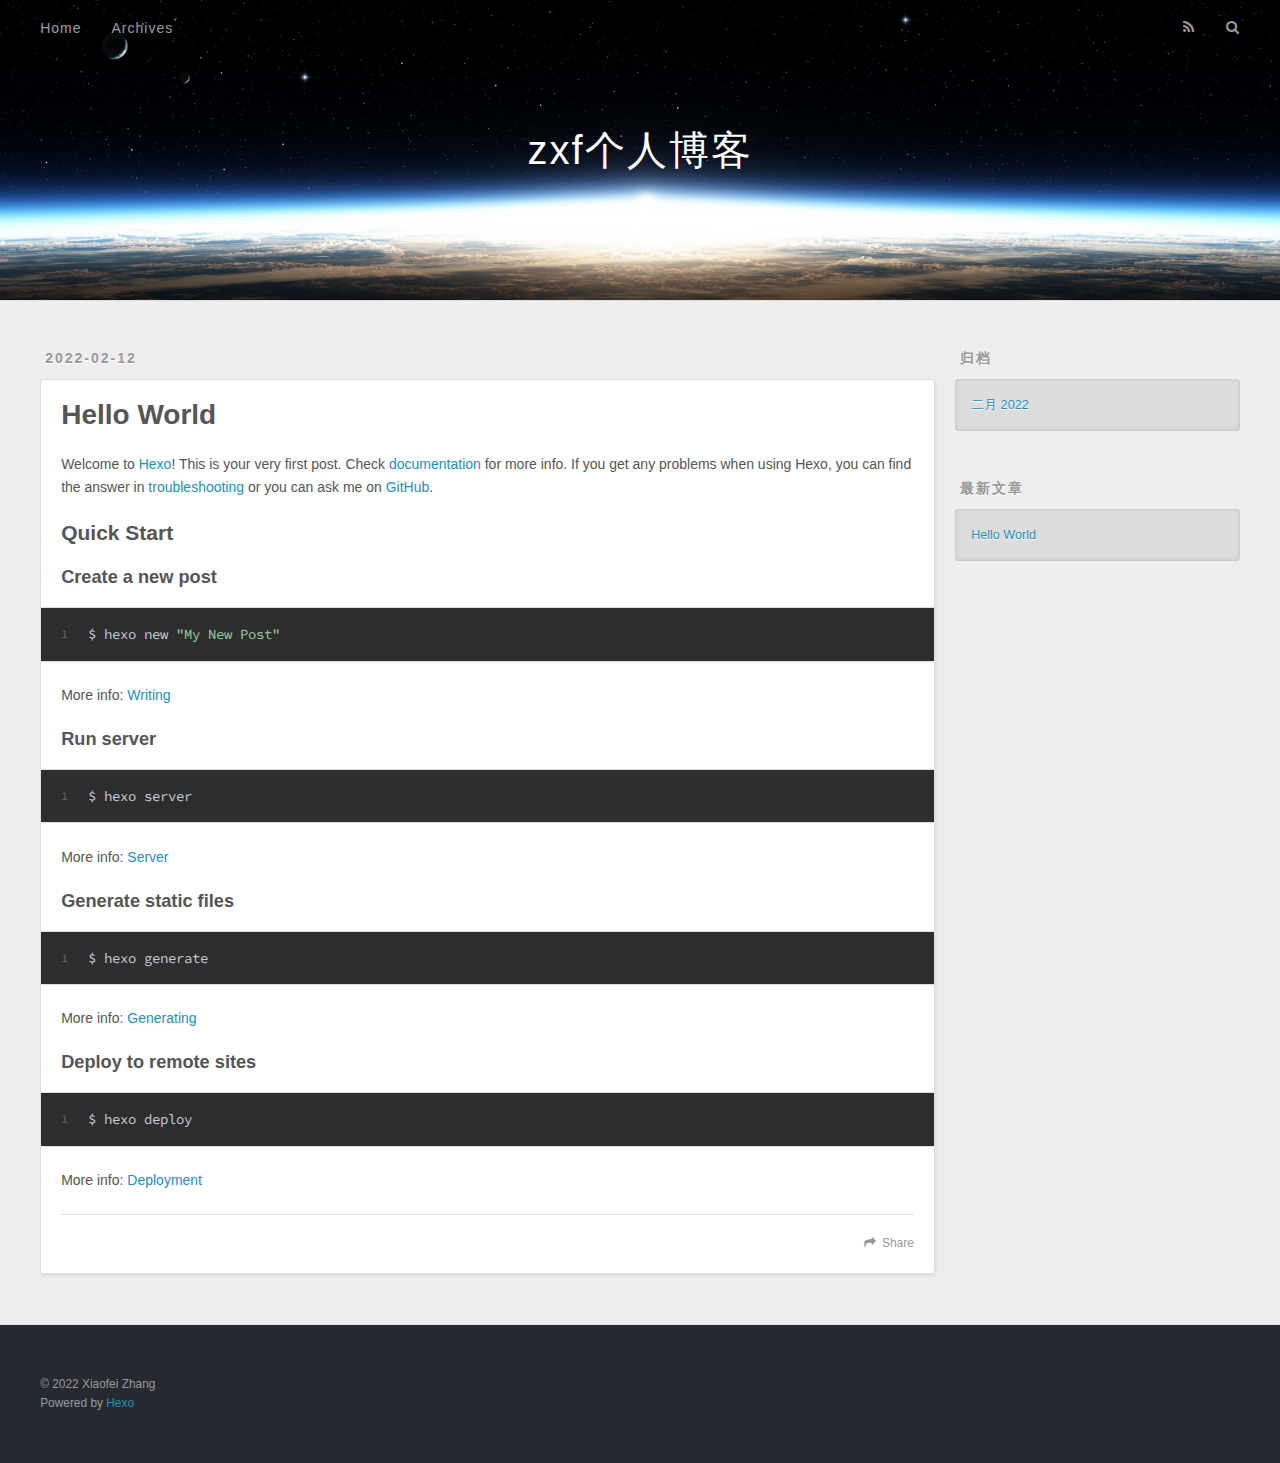
==== commit 3d196c0f: "Site updated: 2022-02-13 18:43:20" ====
--- a/index.html
+++ b/index.html
@@ -1,317 +1,198 @@
-<!doctype html>
-<html lang="en">
+<!DOCTYPE html>
+<html>
+<head>
+  <meta charset="utf-8">
+  
 
-<!-- Head -->
-<!doctype html>
-<html lang="en">
-<head>
-    <meta charset="UTF-8">
-    <meta name="viewport"
-          content="width=device-width, user-scalable=no, initial-scale=1.0, maximum-scale=1.0, minimum-scale=1.0">
-    <meta http-equiv="X-UA-Compatible" content="ie=edge">
-    <meta name="description" content="hello,every body!">
-    <meta name="keyword" content="">
-    <link rel="shortcut icon" href="">
+  
+  <title>zxf个人博客</title>
+  <meta name="viewport" content="width=device-width, initial-scale=1, maximum-scale=1">
+  <meta name="description" content="hello,every body!">
+<meta property="og:type" content="website">
+<meta property="og:title" content="zxf个人博客">
+<meta property="og:url" content="https://zxfblog.cn/index.html">
+<meta property="og:site_name" content="zxf个人博客">
+<meta property="og:description" content="hello,every body!">
+<meta property="og:locale" content="zh_CN">
+<meta property="article:author" content="Xiaofei Zhang">
+<meta name="twitter:card" content="summary">
+  
+    <link rel="alternate" href="/atom.xml" title="zxf个人博客" type="application/atom+xml">
+  
+  
+    <link rel="icon" href="/favicon.png">
+  
+  
+    <link href="//fonts.googleapis.com/css?family=Source+Code+Pro" rel="stylesheet" type="text/css">
+  
+  
+<link rel="stylesheet" href="/css/style.css">
 
+<meta name="generator" content="Hexo 5.4.1"></head>
+
+<body>
+  <div id="container">
+    <div id="wrap">
+      <header id="header">
+  <div id="banner"></div>
+  <div id="header-outer" class="outer">
+    <div id="header-title" class="inner">
+      <h1 id="logo-wrap">
+        <a href="/" id="logo">zxf个人博客</a>
+      </h1>
+      
+    </div>
+    <div id="header-inner" class="inner">
+      <nav id="main-nav">
+        <a id="main-nav-toggle" class="nav-icon"></a>
+        
+          <a class="main-nav-link" href="/">Home</a>
+        
+          <a class="main-nav-link" href="/archives">Archives</a>
+        
+      </nav>
+      <nav id="sub-nav">
+        
+          <a id="nav-rss-link" class="nav-icon" href="/atom.xml" title="RSS Feed"></a>
+        
+        <a id="nav-search-btn" class="nav-icon" title="搜索"></a>
+      </nav>
+      <div id="search-form-wrap">
+        <form action="//google.com/search" method="get" accept-charset="UTF-8" class="search-form"><input type="search" name="q" class="search-form-input" placeholder="Search"><button type="submit" class="search-form-submit">&#xF002;</button><input type="hidden" name="sitesearch" value="https://zxfblog.cn"></form>
+      </div>
+    </div>
+  </div>
+</header>
+      <div class="outer">
+        <section id="main">
+  
+    <article id="post-hello-world" class="article article-type-post" itemscope itemprop="blogPost">
+  <div class="article-meta">
+    <a href="/2022/02/12/hello-world/" class="article-date">
+  <time datetime="2022-02-12T13:32:05.272Z" itemprop="datePublished">2022-02-12</time>
+</a>
+    
+  </div>
+  <div class="article-inner">
+    
+    
+      <header class="article-header">
+        
+  
+    <h1 itemprop="name">
+      <a class="article-title" href="/2022/02/12/hello-world/">Hello World</a>
+    </h1>
+  
+
+      </header>
+    
+    <div class="article-entry" itemprop="articleBody">
+      
+        <p>Welcome to <a target="_blank" rel="noopener" href="https://hexo.io/">Hexo</a>! This is your very first post. Check <a target="_blank" rel="noopener" href="https://hexo.io/docs/">documentation</a> for more info. If you get any problems when using Hexo, you can find the answer in <a target="_blank" rel="noopener" href="https://hexo.io/docs/troubleshooting.html">troubleshooting</a> or you can ask me on <a target="_blank" rel="noopener" href="https://github.com/hexojs/hexo/issues">GitHub</a>.</p>
+<h2 id="Quick-Start"><a href="#Quick-Start" class="headerlink" title="Quick Start"></a>Quick Start</h2><h3 id="Create-a-new-post"><a href="#Create-a-new-post" class="headerlink" title="Create a new post"></a>Create a new post</h3><figure class="highlight bash"><table><tr><td class="gutter"><pre><span class="line">1</span><br></pre></td><td class="code"><pre><span class="line">$ hexo new <span class="string">&quot;My New Post&quot;</span></span><br></pre></td></tr></table></figure>
+
+<p>More info: <a target="_blank" rel="noopener" href="https://hexo.io/docs/writing.html">Writing</a></p>
+<h3 id="Run-server"><a href="#Run-server" class="headerlink" title="Run server"></a>Run server</h3><figure class="highlight bash"><table><tr><td class="gutter"><pre><span class="line">1</span><br></pre></td><td class="code"><pre><span class="line">$ hexo server</span><br></pre></td></tr></table></figure>
+
+<p>More info: <a target="_blank" rel="noopener" href="https://hexo.io/docs/server.html">Server</a></p>
+<h3 id="Generate-static-files"><a href="#Generate-static-files" class="headerlink" title="Generate static files"></a>Generate static files</h3><figure class="highlight bash"><table><tr><td class="gutter"><pre><span class="line">1</span><br></pre></td><td class="code"><pre><span class="line">$ hexo generate</span><br></pre></td></tr></table></figure>
+
+<p>More info: <a target="_blank" rel="noopener" href="https://hexo.io/docs/generating.html">Generating</a></p>
+<h3 id="Deploy-to-remote-sites"><a href="#Deploy-to-remote-sites" class="headerlink" title="Deploy to remote sites"></a>Deploy to remote sites</h3><figure class="highlight bash"><table><tr><td class="gutter"><pre><span class="line">1</span><br></pre></td><td class="code"><pre><span class="line">$ hexo deploy</span><br></pre></td></tr></table></figure>
+
+<p>More info: <a target="_blank" rel="noopener" href="https://hexo.io/docs/one-command-deployment.html">Deployment</a></p>
+
+      
+    </div>
+    <footer class="article-footer">
+      <a data-url="https://zxfblog.cn/2022/02/12/hello-world/" data-id="ckzl52znc0000dg7k3cx9e159" class="article-share-link">Share</a>
+      
+      
+    </footer>
+  </div>
+  
+</article>
+
+
+  
+
+
+</section>
+        
+          <aside id="sidebar">
+  
     
 
-    <title>
-        
-        zxf个人博客
-    </title>
+  
+    
 
-    <!-- Bootstrap Core CSS -->
-    <link rel="stylesheet" href="https://cdn.staticfile.org/twitter-bootstrap/3.3.7/css/bootstrap.min.css">
-
-    <!-- Custom Fonts -->
-    <link rel="stylesheet" href="https://cdn.staticfile.org/font-awesome/4.7.0/css/font-awesome.min.css">
-
-    <!-- Plugin CSS -->
+  
+    
+  
+    
+  <div class="widget-wrap">
+    <h3 class="widget-title">归档</h3>
+    <div class="widget">
+      <ul class="archive-list"><li class="archive-list-item"><a class="archive-list-link" href="/archives/2022/02/">二月 2022</a></li></ul>
+    </div>
+  </div>
 
 
-    <!-- Custom CSS -->
-    <!-- ↓这是stylus文件 -->
+  
     
-<link rel="stylesheet" href="/css/style.css">
+  <div class="widget-wrap">
+    <h3 class="widget-title">最新文章</h3>
+    <div class="widget">
+      <ul>
+        
+          <li>
+            <a href="/2022/02/12/hello-world/">Hello World</a>
+          </li>
+        
+      </ul>
+    </div>
+  </div>
 
+  
+</aside>
+        
+      </div>
+      <footer id="footer">
+  
+  <div class="outer">
+    <div id="footer-info" class="inner">
+      &copy; 2022 Xiaofei Zhang<br>
+      Powered by <a href="http://hexo.io/" target="_blank">Hexo</a>
+    </div>
+  </div>
+</footer>
+    </div>
+    <nav id="mobile-nav">
+  
+    <a href="/" class="mobile-nav-link">Home</a>
+  
+    <a href="/archives" class="mobile-nav-link">Archives</a>
+  
+</nav>
     
-<link rel="stylesheet" href="/css/home.css">
 
-    
-<link rel="stylesheet" href="/css/highlight.css">
+<script src="//ajax.googleapis.com/ajax/libs/jquery/2.0.3/jquery.min.js"></script>
 
-    
-<link rel="stylesheet" href="/css/toc.css">
+
+  
+<link rel="stylesheet" href="/fancybox/jquery.fancybox.css">
+
+  
+<script src="/fancybox/jquery.fancybox.pack.js"></script>
 
 
 
-<meta name="generator" content="Hexo 5.4.1"></head>
-<body></body>
-
-
-<body>
-
-<!-- Header -->
-<!-- Post Header -->
-<style type="text/css">
-    header.intro-header {
-     background-image: url('/');
-        /*config*/
-    
-    }
-</style>
-
-<header class="intro-header">
-    <div class="container">
-        <div class="row">
-            <div class="col-lg-8 col-lg-offset-2 col-md-10 col-md-offset-1">
-                <!-- 文章 -->
-                
-                <div class="site-heading">
-                    <h1>zxf个人博客</h1>
-                    <!--<hr class="small">-->
-                    <span class="subheading">程序员上辈子都是折翼的天使</span>
-                </div>
-                
-
-            </div>
-        </div>
-    </div>
-</header>
-
-<!-- Nav -->
-<!-- Navigation -->
-<nav class="navbar navbar-default navbar-custom navbar-fixed-top">
-    <div class="container-fluid">
-        <!-- Brand and toggle get grouped for better mobile display -->
-        <div class="navbar-header page-scroll">
-            <button type="button" class="navbar-toggle">
-                <span class="sr-only">Toggle navigation</span>
-                <span class="icon-bar"></span>
-                <span class="icon-bar"></span>
-                <span class="icon-bar"></span>
-            </button>
-            <a class="navbar-brand" href="/">zxf个人博客</a>
-        </div>
-
-        <!-- Collect the nav links, forms, and other content for toggling -->
-        <!-- Known Issue, found by Hux:
-            <nav>'s height woule be hold on by its content.
-            so, when navbar scale out, the <nav> will cover tags.
-            also mask any touch event of tags, unfortunately.
-        -->
-        <div id="huxblog_navbar">
-            <div class="navbar-collapse">
-                <ul class="nav navbar-nav navbar-right">
-                    
-                    <li><a href="/">Home</a></li>
-                    
-                    <li><a href="/portfolio">Portfolio</a></li>
-                    
-                    <li><a href="/about">About</a></li>
-                    
-                </ul>
-            </div>
-        </div>
-        <!-- /.navbar-collapse -->
-    </div>
-    <!-- /.container -->
-</nav>
-
-<!-- Content -->
-<div class="container">
-    <div class="row">
-        <!-- Post Container -->
-        <div class="
-                col-lg-8 col-lg-offset-1
-                col-md-8 col-md-offset-1
-                col-sm-12
-                col-xs-12
-                post-container
-            ">
-
-            
-
-            <div class="post-preview">
-                <div class="layout-top">
-                    <h5 class="post-subtitle">Unsubtitled
-                        <span class="post-meta">2022-02-12 <i class="fa fa-bookmark"></i></span>
-                    </h5>
-                    <div class="clearfix"></div>
-                </div>
-
-                <div class="layout-bottom">
-                    <div class="post-content-container">
-                        <a href="/2022/02/12/hello-world/">
-                            <h2 class="post-title">Hello World</h2>
-                            <div class="post-content">
-                                <img src="/2022/02/12/hello-world/undefined" class="post-header-img">
-                                <p class="post-excerpt">...</p>
-                            </div>
-                        </a>
-
-                        <div class="tags">
-                            
-                        </div>
-                    </div>
-                    <div class="post-author">
-                        <h4>Author</h4>
-                        <h5>Lazy Cat</h5>
-                        <img src="/">
-                        <p>
-                            <a href="javascript:;" data-href="/2022/02/12/hello-world/">
-                                <span><i class="fa fa-link"></i></span>
-                            </a>
-                        </p>
-                    </div>
-                </div>
-
-            </div>
-
-            
-
-            <!-- Pager -->
-            <ul class="pager">
-    
-    
-</ul>
-
-        </div>
-
-        <!-- Sidebar -->
-        <!-- Sidebar container-->
-<div class="col-lg-3 col-lg-offset-0 col-md-3 col-md-offset-0 col-sm-12 col-xs-12 sidebar-container">
-    <div class="bs-docs-sidebar">
-
-        <!-- categoryWidget -->
-        <div class="categoryWidget">
-            <h3 style="text-align: center;">Categories</h3>
-            <div id="accordion">
-                <!-- 分组 -->
-                
-
-                
-            </div>
-
-        </div>
-
-        <!-- archiveWidget -->
-        <div class="archiveWidget">
-            <h3 style="text-align: center;">Archives</h3>
-
-            <div id="archive">
-                
-
-                
-                <div class="panel">
-                    <div class="archive">
-                        <span><i class="fa fa-angle-double-right"></i></span>
-                        <a class="archiveName" data-archive="2022archive" data-toggle="collapse"
-                           data-parent="#accordion"
-                           data-target="#2022archive"
-                           href="/archives/2022/">
-                            <h5>2022 (1)</h5>
-                        </a>
-                    </div>
-                    <div class="collapse" id="/archives/2022/">
-                        <ul>
-                            
-                            
-                            
-                            
-                            
-                            
-                            <li>
-                                <span><i class="fa fa-angle-right"></i></span>
-                                <a class="archiveName" data-parchive="2022archive"
-                                   data-archive="202202archive"
-                                   href="/archives/2022/02/">
-                                    <h5>二月
-                                        (1)</h5>
-                                </a>
-                            </li>
-                            
-                            
-                            
-                            
-                            
-                            
-                            
-                            
-                            
-                            
-                            
-                            
-                            
-                            
-                            
-                            
-                            
-                            
-                            
-                            
-                            
-                            
-                        </ul>
-                    </div>
-                </div>
-
-                
-            </div>
-        </div>
-
-        <!-- tagWidget -->
-        <div class="tagWidget"
-             style="margin-top: 55px;">
-            <h3 style="text-align: center;">Tags</h3>
-            <div class="tag">
-
-                
-            </div>
-
-        </div>
-    </div>
-</div>
-    </div>
-</div>
-
-<!-- Footer -->
-<!-- Footer -->
-<footer>
-    <div class="container">
-        <div class="row">
-            <div class="col-lg-8 col-lg-offset-2 col-md-10 col-md-offset-1">
-                <ul class="list-inline text-center">
-                
-
-                </ul>
-                <p class="copyright text-muted">
-                    Copyright &copy; zxf个人博客 2022
-                    <br>
-                    Theme by <a target="_blank" rel="noopener" href="http://beantech.org/">Bean Tech</a>
-                    <span style="display: inline-block; margin: 0 5px;">
-                        <i class="fa fa-heart"></i>
-                    </span> 
-                    re-Ported by <a href="https://zxfblog.cn">zxf个人博客</a>
-                </p>
-            </div>
-        </div>
-    </div>
-</footer>
-
-<!-- jQuery -->
-<script src="https://cdn.staticfile.org/jquery/2.2.4/jquery.min.js"></script>
-
-<!-- Bootstrap Core JavaScript -->
-<script src="https://cdn.staticfile.org/twitter-bootstrap/3.3.7/js/bootstrap.min.js"></script>
-
-<!-- Custom Theme JavaScript -->
 
 <script src="/js/script.js"></script>
 
 
 
 
-
+  </div>
 </body>
 </html>--- a/css/style.css
+++ b/css/style.css
@@ -1,624 +1,1374 @@
 body {
-    /*font: 300 1.2em/1.8 PingFang SC, Lantinghei SC, Microsoft Yahei, Hiragino Sans GB, Microsoft Sans Serif, WenQuanYi Micro Hei, sans-serif;*/
-    font-family: -apple-system, "Helvetica Neue", "Arial", "PingFang SC", "Hiragino Sans GB", "STHeiti", "Microsoft YaHei", "Microsoft JhengHei", "Source Han Sans SC", "Noto Sans CJK SC", "Source Han Sans CN", "Noto Sans SC", "Source Han Sans TC", "Noto Sans CJK TC", "WenQuanYi Micro Hei", SimSun, sans-serif;
-    line-height: 1.7;
-    font-size: 16px;
-    color: #404040;
-    overflow-x: hidden;
-}
-
-ul, ol {
-    list-style: none;
-}
-
+  width: 100%;
+}
+body:before,
+body:after {
+  content: "";
+  display: table;
+}
+body:after {
+  clear: both;
+}
+html,
+body,
+div,
+span,
+applet,
+object,
+iframe,
 h1,
 h2,
 h3,
 h4,
 h5,
-h6 {
-    /* Hux learn from
-       *     TypeIsBeautiful,
-       *     [This Post](http://zhuanlan.zhihu.com/ibuick/20186806) etc.
-       */
-    font-family: -apple-system, "Helvetica Neue", "Arial", "PingFang SC", "Hiragino Sans GB", "STHeiti", "Microsoft YaHei", "Microsoft JhengHei", "Source Han Sans SC", "Noto Sans CJK SC", "Source Han Sans CN", "Noto Sans SC", "Source Han Sans TC", "Noto Sans CJK TC", "WenQuanYi Micro Hei", SimSun, sans-serif;
-    line-height: 1.7;
-    line-height: 1.1;
-    font-weight: bold;
-}
-
-a {
-    color: #404040;
-    text-decoration: none;
-}
-
-a:hover,
-a:focus, a.active {
-    color: rgb(230, 97, 140);
-    text-decoration: none;
-}
-
-/*-------------------------------------------header------------------------------*/
-.intro-header {
-    background: no-repeat center center;
-    background-color: #808080;
-    background-attachment: scroll;
-    -webkit-background-size: cover;
-    -moz-background-size: cover;
-    background-size: cover;
-    -o-background-size: cover;
-    margin-bottom: 0px;
-    /* modify by Yu-Hsuan Yen */
-}
-
-@media only screen and (min-width: 768px) {
-    .intro-header {
-        margin-bottom: 20px;
-        /* response on desktop */
-    }
-}
-
-.intro-header .site-heading,
-.intro-header .post-heading,
-.intro-header .page-heading {
-    padding: 85px 0 55px;
-    color: white;
-}
-
-@media only screen and (min-width: 768px) {
-    .intro-header .site-heading,
-    .intro-header .post-heading,
-    .intro-header .page-heading {
-        padding: 150px 0;
-    }
-}
-
-.intro-header .site-heading {
-    padding: 95px 0 70px;
-}
-
-@media only screen and (min-width: 768px) {
-    .intro-header .site-heading {
-        padding: 150px 0;
-    }
-}
-
-.intro-header .site-heading,
-.intro-header .page-heading {
-    text-align: center;
-}
-
-.intro-header .site-heading h1,
-.intro-header .page-heading h1 {
+h6,
+p,
+blockquote,
+pre,
+a,
+abbr,
+acronym,
+address,
+big,
+cite,
+code,
+del,
+dfn,
+em,
+img,
+ins,
+kbd,
+q,
+s,
+samp,
+small,
+strike,
+strong,
+sub,
+sup,
+tt,
+var,
+dl,
+dt,
+dd,
+ol,
+ul,
+li,
+fieldset,
+form,
+label,
+legend,
+table,
+caption,
+tbody,
+tfoot,
+thead,
+tr,
+th,
+td {
+  margin: 0;
+  padding: 0;
+  border: 0;
+  outline: 0;
+  font-weight: inherit;
+  font-style: inherit;
+  font-family: inherit;
+  font-size: 100%;
+  vertical-align: baseline;
+}
+body {
+  line-height: 1;
+  color: #000;
+  background: #fff;
+}
+ol,
+ul {
+  list-style: none;
+}
+table {
+  border-collapse: separate;
+  border-spacing: 0;
+  vertical-align: middle;
+}
+caption,
+th,
+td {
+  text-align: left;
+  font-weight: normal;
+  vertical-align: middle;
+}
+a img {
+  border: none;
+}
+input,
+button {
+  margin: 0;
+  padding: 0;
+}
+input::-moz-focus-inner,
+button::-moz-focus-inner {
+  border: 0;
+  padding: 0;
+}
+@font-face {
+  font-family: FontAwesome;
+  font-style: normal;
+  font-weight: normal;
+  src: url("fonts/fontawesome-webfont.eot?v=#4.0.3");
+  src: url("fonts/fontawesome-webfont.eot?#iefix&v=#4.0.3") format("embedded-opentype"), url("fonts/fontawesome-webfont.woff?v=#4.0.3") format("woff"), url("fonts/fontawesome-webfont.ttf?v=#4.0.3") format("truetype"), url("fonts/fontawesome-webfont.svg#fontawesomeregular?v=#4.0.3") format("svg");
+}
+html,
+body,
+#container {
+  height: 100%;
+}
+body {
+  background: #eee;
+  font: 14px -apple-system, BlinkMacSystemFont, "Segoe UI", "Roboto", "Oxygen", "Ubuntu", "Cantarell", "Fira Sans", "Droid Sans", "Helvetica Neue", sans-serif;
+  -webkit-text-size-adjust: 100%;
+}
+.outer {
+  max-width: 1220px;
+  margin: 0 auto;
+  padding: 0 20px;
+}
+.outer:before,
+.outer:after {
+  content: "";
+  display: table;
+}
+.outer:after {
+  clear: both;
+}
+.inner {
+  display: inline;
+  float: left;
+  width: 98.33333333333333%;
+  margin: 0 0.833333333333333%;
+}
+.left,
+.alignleft {
+  float: left;
+}
+.right,
+.alignright {
+  float: right;
+}
+.clear {
+  clear: both;
+}
+#container {
+  position: relative;
+}
+.mobile-nav-on {
+  overflow: hidden;
+}
+#wrap {
+  height: 100%;
+  width: 100%;
+  position: absolute;
+  top: 0;
+  left: 0;
+  -webkit-transition: 0.2s ease-out;
+  -moz-transition: 0.2s ease-out;
+  -ms-transition: 0.2s ease-out;
+  transition: 0.2s ease-out;
+  z-index: 1;
+  background: #eee;
+}
+.mobile-nav-on #wrap {
+  left: 280px;
+}
+@media screen and (min-width: 768px) {
+  #main {
+    display: inline;
+    float: left;
+    width: 73.33333333333333%;
+    margin: 0 0.833333333333333%;
+  }
+}
+.article-date,
+.article-category-link,
+.archive-year,
+.widget-title {
+  text-decoration: none;
+  text-transform: uppercase;
+  letter-spacing: 2px;
+  color: #999;
+  margin-bottom: 1em;
+  margin-left: 5px;
+  line-height: 1em;
+  text-shadow: 0 1px #fff;
+  font-weight: bold;
+}
+.article-inner,
+.archive-article-inner {
+  background: #fff;
+  -webkit-box-shadow: 1px 2px 3px #ddd;
+  box-shadow: 1px 2px 3px #ddd;
+  border: 1px solid #ddd;
+  border-radius: 3px;
+}
+.article-entry h1,
+.widget h1 {
+  font-size: 2em;
+}
+.article-entry h2,
+.widget h2 {
+  font-size: 1.5em;
+}
+.article-entry h3,
+.widget h3 {
+  font-size: 1.3em;
+}
+.article-entry h4,
+.widget h4 {
+  font-size: 1.2em;
+}
+.article-entry h5,
+.widget h5 {
+  font-size: 1em;
+}
+.article-entry h6,
+.widget h6 {
+  font-size: 1em;
+  color: #999;
+}
+.article-entry hr,
+.widget hr {
+  border: 1px dashed #ddd;
+}
+.article-entry strong,
+.widget strong {
+  font-weight: bold;
+}
+.article-entry em,
+.widget em,
+.article-entry cite,
+.widget cite {
+  font-style: italic;
+}
+.article-entry sup,
+.widget sup,
+.article-entry sub,
+.widget sub {
+  font-size: 0.75em;
+  line-height: 0;
+  position: relative;
+  vertical-align: baseline;
+}
+.article-entry sup,
+.widget sup {
+  top: -0.5em;
+}
+.article-entry sub,
+.widget sub {
+  bottom: -0.2em;
+}
+.article-entry small,
+.widget small {
+  font-size: 0.85em;
+}
+.article-entry acronym,
+.widget acronym,
+.article-entry abbr,
+.widget abbr {
+  border-bottom: 1px dotted;
+}
+.article-entry ul,
+.widget ul,
+.article-entry ol,
+.widget ol,
+.article-entry dl,
+.widget dl {
+  margin: 0 20px;
+  line-height: 1.6em;
+}
+.article-entry ul ul,
+.widget ul ul,
+.article-entry ol ul,
+.widget ol ul,
+.article-entry ul ol,
+.widget ul ol,
+.article-entry ol ol,
+.widget ol ol {
+  margin-top: 0;
+  margin-bottom: 0;
+}
+.article-entry ul,
+.widget ul {
+  list-style: disc;
+}
+.article-entry ol,
+.widget ol {
+  list-style: decimal;
+}
+.article-entry dt,
+.widget dt {
+  font-weight: bold;
+}
+#header {
+  height: 300px;
+  position: relative;
+  border-bottom: 1px solid #ddd;
+}
+#header:before,
+#header:after {
+  content: "";
+  position: absolute;
+  left: 0;
+  right: 0;
+  height: 40px;
+}
+#header:before {
+  top: 0;
+  background: -webkit-linear-gradient(rgba(0,0,0,0.2), transparent);
+  background: -moz-linear-gradient(rgba(0,0,0,0.2), transparent);
+  background: -ms-linear-gradient(rgba(0,0,0,0.2), transparent);
+  background: linear-gradient(rgba(0,0,0,0.2), transparent);
+}
+#header:after {
+  bottom: 0;
+  background: -webkit-linear-gradient(transparent, rgba(0,0,0,0.2));
+  background: -moz-linear-gradient(transparent, rgba(0,0,0,0.2));
+  background: -ms-linear-gradient(transparent, rgba(0,0,0,0.2));
+  background: linear-gradient(transparent, rgba(0,0,0,0.2));
+}
+#header-outer {
+  height: 100%;
+  position: relative;
+}
+#header-inner {
+  position: relative;
+  overflow: hidden;
+}
+#banner {
+  position: absolute;
+  top: 0;
+  left: 0;
+  width: 100%;
+  height: 100%;
+  background: url("images/banner.jpg") center #000;
+  -webkit-background-size: cover;
+  -moz-background-size: cover;
+  background-size: cover;
+  z-index: -1;
+}
+#header-title {
+  text-align: center;
+  height: 40px;
+  position: absolute;
+  top: 50%;
+  left: 0;
+  margin-top: -20px;
+}
+#logo,
+#subtitle {
+  text-decoration: none;
+  color: #fff;
+  font-weight: 300;
+  text-shadow: 0 1px 4px rgba(0,0,0,0.3);
+}
+#logo {
+  font-size: 40px;
+  line-height: 40px;
+  letter-spacing: 2px;
+}
+#subtitle {
+  font-size: 16px;
+  line-height: 16px;
+  letter-spacing: 1px;
+}
+#subtitle-wrap {
+  margin-top: 16px;
+}
+#main-nav {
+  float: left;
+  margin-left: -15px;
+}
+.nav-icon,
+.main-nav-link {
+  float: left;
+  color: #fff;
+  opacity: 0.6;
+  text-decoration: none;
+  text-shadow: 0 1px rgba(0,0,0,0.2);
+  -webkit-transition: opacity 0.2s;
+  -moz-transition: opacity 0.2s;
+  -ms-transition: opacity 0.2s;
+  transition: opacity 0.2s;
+  display: block;
+  padding: 20px 15px;
+}
+.nav-icon:hover,
+.main-nav-link:hover {
+  opacity: 1;
+}
+.nav-icon {
+  font-family: FontAwesome;
+  text-align: center;
+  font-size: 14px;
+  width: 14px;
+  height: 14px;
+  padding: 20px 15px;
+  position: relative;
+  cursor: pointer;
+}
+.main-nav-link {
+  font-weight: 300;
+  letter-spacing: 1px;
+}
+@media screen and (max-width: 479px) {
+  .main-nav-link {
+    display: none;
+  }
+}
+#main-nav-toggle {
+  display: none;
+}
+#main-nav-toggle:before {
+  content: "\f0c9";
+}
+@media screen and (max-width: 479px) {
+  #main-nav-toggle {
+    display: block;
+  }
+}
+#sub-nav {
+  float: right;
+  margin-right: -15px;
+}
+#nav-rss-link:before {
+  content: "\f09e";
+}
+#nav-search-btn:before {
+  content: "\f002";
+}
+#search-form-wrap {
+  position: absolute;
+  top: 15px;
+  width: 150px;
+  height: 30px;
+  right: -150px;
+  opacity: 0;
+  -webkit-transition: 0.2s ease-out;
+  -moz-transition: 0.2s ease-out;
+  -ms-transition: 0.2s ease-out;
+  transition: 0.2s ease-out;
+}
+#search-form-wrap.on {
+  opacity: 1;
+  right: 0;
+}
+@media screen and (max-width: 479px) {
+  #search-form-wrap {
+    width: 100%;
+    right: -100%;
+  }
+}
+.search-form {
+  position: absolute;
+  top: 0;
+  left: 0;
+  right: 0;
+  background: #fff;
+  padding: 5px 15px;
+  border-radius: 15px;
+  -webkit-box-shadow: 0 0 10px rgba(0,0,0,0.3);
+  box-shadow: 0 0 10px rgba(0,0,0,0.3);
+}
+.search-form-input {
+  border: none;
+  background: none;
+  color: #555;
+  width: 100%;
+  font: 13px -apple-system, BlinkMacSystemFont, "Segoe UI", "Roboto", "Oxygen", "Ubuntu", "Cantarell", "Fira Sans", "Droid Sans", "Helvetica Neue", sans-serif;
+  outline: none;
+}
+.search-form-input::-webkit-search-results-decoration,
+.search-form-input::-webkit-search-cancel-button {
+  -webkit-appearance: none;
+}
+.search-form-submit {
+  position: absolute;
+  top: 50%;
+  right: 10px;
+  margin-top: -7px;
+  font: 13px FontAwesome;
+  border: none;
+  background: none;
+  color: #bbb;
+  cursor: pointer;
+}
+.search-form-submit:hover,
+.search-form-submit:focus {
+  color: #777;
+}
+.article {
+  margin: 50px 0;
+}
+.article-inner {
+  overflow: hidden;
+}
+.article-meta:before,
+.article-meta:after {
+  content: "";
+  display: table;
+}
+.article-meta:after {
+  clear: both;
+}
+.article-date {
+  float: left;
+}
+.article-category {
+  float: left;
+  line-height: 1em;
+  color: #ccc;
+  text-shadow: 0 1px #fff;
+  margin-left: 8px;
+}
+.article-category:before {
+  content: "\2022";
+}
+.article-category-link {
+  margin: 0 12px 1em;
+}
+.article-header {
+  padding: 20px 20px 0;
+}
+.article-title {
+  text-decoration: none;
+  font-size: 2em;
+  font-weight: bold;
+  color: #555;
+  line-height: 1.1em;
+  -webkit-transition: color 0.2s;
+  -moz-transition: color 0.2s;
+  -ms-transition: color 0.2s;
+  transition: color 0.2s;
+}
+a.article-title:hover {
+  color: #258fb8;
+}
+.article-entry {
+  color: #555;
+  padding: 0 20px;
+}
+.article-entry:before,
+.article-entry:after {
+  content: "";
+  display: table;
+}
+.article-entry:after {
+  clear: both;
+}
+.article-entry p,
+.article-entry table {
+  line-height: 1.6em;
+  margin: 1.6em 0;
+}
+.article-entry h1,
+.article-entry h2,
+.article-entry h3,
+.article-entry h4,
+.article-entry h5,
+.article-entry h6 {
+  font-weight: bold;
+}
+.article-entry h1,
+.article-entry h2,
+.article-entry h3,
+.article-entry h4,
+.article-entry h5,
+.article-entry h6 {
+  line-height: 1.1em;
+  margin: 1.1em 0;
+}
+.article-entry a {
+  color: #258fb8;
+  text-decoration: none;
+}
+.article-entry a:hover {
+  text-decoration: underline;
+}
+.article-entry ul,
+.article-entry ol,
+.article-entry dl {
+  margin-top: 1.6em;
+  margin-bottom: 1.6em;
+}
+.article-entry img,
+.article-entry video {
+  max-width: 100%;
+  height: auto;
+  display: block;
+  margin: auto;
+}
+.article-entry iframe {
+  border: none;
+}
+.article-entry table {
+  width: 100%;
+  border-collapse: collapse;
+  border-spacing: 0;
+}
+.article-entry th {
+  font-weight: bold;
+  border-bottom: 3px solid #ddd;
+  padding-bottom: 0.5em;
+}
+.article-entry td {
+  border-bottom: 1px solid #ddd;
+  padding: 10px 0;
+}
+.article-entry blockquote {
+  font-family: Georgia, "Times New Roman", serif;
+  font-size: 1.4em;
+  margin: 1.6em 20px;
+  text-align: center;
+}
+.article-entry blockquote footer {
+  font-size: 14px;
+  margin: 1.6em 0;
+  font-family: -apple-system, BlinkMacSystemFont, "Segoe UI", "Roboto", "Oxygen", "Ubuntu", "Cantarell", "Fira Sans", "Droid Sans", "Helvetica Neue", sans-serif;
+}
+.article-entry blockquote footer cite:before {
+  content: "—";
+  padding: 0 0.5em;
+}
+.article-entry .pullquote {
+  text-align: left;
+  width: 45%;
+  margin: 0;
+}
+.article-entry .pullquote.left {
+  margin-left: 0.5em;
+  margin-right: 1em;
+}
+.article-entry .pullquote.right {
+  margin-right: 0.5em;
+  margin-left: 1em;
+}
+.article-entry .caption {
+  color: #999;
+  display: block;
+  font-size: 0.9em;
+  margin-top: 0.5em;
+  position: relative;
+  text-align: center;
+}
+.article-entry .video-container {
+  position: relative;
+  padding-top: 56.25%;
+  height: 0;
+  overflow: hidden;
+}
+.article-entry .video-container iframe,
+.article-entry .video-container object,
+.article-entry .video-container embed {
+  position: absolute;
+  top: 0;
+  left: 0;
+  width: 100%;
+  height: 100%;
+  margin-top: 0;
+}
+.article-more-link a {
+  display: inline-block;
+  line-height: 1em;
+  padding: 6px 15px;
+  border-radius: 15px;
+  background: #eee;
+  color: #999;
+  text-shadow: 0 1px #fff;
+  text-decoration: none;
+}
+.article-more-link a:hover {
+  background: #258fb8;
+  color: #fff;
+  text-decoration: none;
+  text-shadow: 0 1px #1e7293;
+}
+.article-footer {
+  font-size: 0.85em;
+  line-height: 1.6em;
+  border-top: 1px solid #ddd;
+  padding-top: 1.6em;
+  margin: 0 20px 20px;
+}
+.article-footer:before,
+.article-footer:after {
+  content: "";
+  display: table;
+}
+.article-footer:after {
+  clear: both;
+}
+.article-footer a {
+  color: #999;
+  text-decoration: none;
+}
+.article-footer a:hover {
+  color: #555;
+}
+.article-tag-list-item {
+  float: left;
+  margin-right: 10px;
+}
+.article-tag-list-link:before {
+  content: "#";
+}
+.article-comment-link {
+  float: right;
+}
+.article-comment-link:before {
+  content: "\f075";
+  font-family: FontAwesome;
+  padding-right: 8px;
+}
+.article-share-link {
+  cursor: pointer;
+  float: right;
+  margin-left: 20px;
+}
+.article-share-link:before {
+  content: "\f064";
+  font-family: FontAwesome;
+  padding-right: 6px;
+}
+#article-nav {
+  position: relative;
+}
+#article-nav:before,
+#article-nav:after {
+  content: "";
+  display: table;
+}
+#article-nav:after {
+  clear: both;
+}
+@media screen and (min-width: 768px) {
+  #article-nav {
+    margin: 50px 0;
+  }
+  #article-nav:before {
+    width: 8px;
+    height: 8px;
+    position: absolute;
+    top: 50%;
+    left: 50%;
+    margin-top: -4px;
+    margin-left: -4px;
+    content: "";
+    border-radius: 50%;
+    background: #ddd;
+    -webkit-box-shadow: 0 1px 2px #fff;
+    box-shadow: 0 1px 2px #fff;
+  }
+}
+.article-nav-link-wrap {
+  text-decoration: none;
+  text-shadow: 0 1px #fff;
+  color: #999;
+  -webkit-box-sizing: border-box;
+  -moz-box-sizing: border-box;
+  box-sizing: border-box;
+  margin-top: 50px;
+  text-align: center;
+  display: block;
+}
+.article-nav-link-wrap:hover {
+  color: #555;
+}
+@media screen and (min-width: 768px) {
+  .article-nav-link-wrap {
+    width: 50%;
     margin-top: 0;
-    font-size: 50px;
-}
-
-.intro-header .site-heading .subheading,
-.intro-header .page-heading .subheading {
-    /* Hux learn from
-       *     TypeIsBeautiful,
-       *     [This Post](http://zhuanlan.zhihu.com/ibuick/20186806) etc.
-       */
-    font-family: -apple-system, "Helvetica Neue", "Arial", "PingFang SC", "Hiragino Sans GB", "STHeiti", "Microsoft YaHei", "Microsoft JhengHei", "Source Han Sans SC", "Noto Sans CJK SC", "Source Han Sans CN", "Noto Sans SC", "Source Han Sans TC", "Noto Sans CJK TC", "WenQuanYi Micro Hei", SimSun, sans-serif;
-    line-height: 1.7;
-    font-size: 18px;
-    line-height: 1.1;
-    display: block;
-    font-weight: 300;
-    margin: 10px 0 0;
-}
-
-@media only screen and (min-width: 768px) {
-    .intro-header .site-heading h1,
-    .intro-header .page-heading h1 {
-        font-size: 80px;
-    }
-}
-
-.intro-header .post-heading h1 {
-    font-size: 30px;
-    margin-bottom: 24px;
-}
-
-.intro-header .post-heading .subheading,
-.intro-header .post-heading .meta {
-    line-height: 1.1;
-    display: block;
-}
-
-.intro-header .post-heading .subheading {
-    /* Hux learn from
-       *     TypeIsBeautiful,
-       *     [This Post](http://zhuanlan.zhihu.com/ibuick/20186806) etc.
-       */
-    font-family: -apple-system, "Helvetica Neue", "Arial", "PingFang SC", "Hiragino Sans GB", "STHeiti", "Microsoft YaHei", "Microsoft JhengHei", "Source Han Sans SC", "Noto Sans CJK SC", "Source Han Sans CN", "Noto Sans SC", "Source Han Sans TC", "Noto Sans CJK TC", "WenQuanYi Micro Hei", SimSun, sans-serif;
-    line-height: 1.7;
-    font-size: 17px;
-    line-height: 1.4;
-    font-weight: normal;
-    margin: 10px 0 30px;
-    margin-top: -5px;
-}
-
-.intro-header .post-heading .meta {
-    font-family: 'Lora', 'Times New Roman', serif;
-    font-style: italic;
-    font-weight: 300;
-    font-size: 18px;
-}
-
-.intro-header .post-heading .meta a {
-    color: white;
-}
-
-@media only screen and (min-width: 768px) {
-    .intro-header .post-heading h1 {
-        font-size: 55px;
-    }
-
-    .intro-header .post-heading .subheading {
-        font-size: 30px;
-    }
-
-    .intro-header .post-heading .meta {
-        font-size: 20px;
-    }
-}
-
-/*-----------------------------nav-----------------------------------*/
-@media only screen and (max-width: 767px) {
-    .navbar-default .navbar-collapse {
-        border: none;
-        background: #fff;
-        box-shadow: 0px 5px 10px 2px rgba(0, 0, 0, 0.2);
-        box-shadow: rgba(0, 0, 0, 0.118) 0px 1px 6px, rgba(0, 0, 0, 0.239) 0px 1px 4px;
-        border-radius: 2px;
-        width: 170px;
-        float: right;
-        margin: 0px;
-    }
-
-    #huxblog_navbar {
-        opacity: 0;
-        transform: scaleX(0);
-        transform-origin: top right;
-        transition: all 0.25s cubic-bezier(0.23, 1, 0.32, 1);
-        -webkit-transform: scaleX(0);
-        -webkit-transform-origin: top right;
-        -webkit-transition: all 0.25s cubic-bezier(0.23, 1, 0.32, 1);
-    }
-
-    #huxblog_navbar a {
-        font-size: 13px;
-        line-height: 28px;
-    }
-
-    #huxblog_navbar .navbar-collapse {
-        height: 0px;
-        transform: scaleY(0);
-        transform-origin: top right;
-        transition: transform 500ms cubic-bezier(0.23, 1, 0.32, 1);
-        -webkit-transform: scaleY(0);
-        -webkit-transform-origin: top right;
-        -webkit-transition: -webkit-transform 500ms cubic-bezier(0.23, 1, 0.32, 1);
-    }
-
-    #huxblog_navbar li {
-        opacity: 0;
-        transition: opacity 450ms cubic-bezier(0.23, 1, 0.32, 1) 205ms;
-        -webkit-transition: opacity 450ms cubic-bezier(0.23, 1, 0.32, 1) 205ms;
-    }
-
-    #huxblog_navbar.in {
-        transform: scaleX(1);
-        -webkit-transform: scaleX(1);
-        opacity: 1;
-    }
-
-    #huxblog_navbar.in .navbar-collapse {
-        transform: scaleY(1);
-        -webkit-transform: scaleY(1);
-    }
-
-    #huxblog_navbar.in li {
-        opacity: 1;
-    }
-}
-
-.navbar-custom {
-    background: none;
-    border: none;
+  }
+}
+@media screen and (min-width: 768px) {
+  #article-nav-newer {
+    float: left;
+    text-align: right;
+    padding-right: 20px;
+  }
+}
+@media screen and (min-width: 768px) {
+  #article-nav-older {
+    float: right;
+    text-align: left;
+    padding-left: 20px;
+  }
+}
+.article-nav-caption {
+  text-transform: uppercase;
+  letter-spacing: 2px;
+  color: #ddd;
+  line-height: 1em;
+  font-weight: bold;
+}
+#article-nav-newer .article-nav-caption {
+  margin-right: -2px;
+}
+.article-nav-title {
+  font-size: 0.85em;
+  line-height: 1.6em;
+  margin-top: 0.5em;
+}
+.article-share-box {
+  position: absolute;
+  display: none;
+  background: #fff;
+  -webkit-box-shadow: 1px 2px 10px rgba(0,0,0,0.2);
+  box-shadow: 1px 2px 10px rgba(0,0,0,0.2);
+  border-radius: 3px;
+  margin-left: -145px;
+  overflow: hidden;
+  z-index: 1;
+}
+.article-share-box.on {
+  display: block;
+}
+.article-share-input {
+  width: 100%;
+  background: none;
+  -webkit-box-sizing: border-box;
+  -moz-box-sizing: border-box;
+  box-sizing: border-box;
+  font: 14px -apple-system, BlinkMacSystemFont, "Segoe UI", "Roboto", "Oxygen", "Ubuntu", "Cantarell", "Fira Sans", "Droid Sans", "Helvetica Neue", sans-serif;
+  padding: 0 15px;
+  color: #555;
+  outline: none;
+  border: 1px solid #ddd;
+  border-radius: 3px 3px 0 0;
+  height: 36px;
+  line-height: 36px;
+}
+.article-share-links {
+  background: #eee;
+}
+.article-share-links:before,
+.article-share-links:after {
+  content: "";
+  display: table;
+}
+.article-share-links:after {
+  clear: both;
+}
+.article-share-twitter,
+.article-share-facebook,
+.article-share-pinterest,
+.article-share-google {
+  width: 50px;
+  height: 36px;
+  display: block;
+  float: left;
+  position: relative;
+  color: #999;
+  text-shadow: 0 1px #fff;
+}
+.article-share-twitter:before,
+.article-share-facebook:before,
+.article-share-pinterest:before,
+.article-share-google:before {
+  font-size: 20px;
+  font-family: FontAwesome;
+  width: 20px;
+  height: 20px;
+  position: absolute;
+  top: 50%;
+  left: 50%;
+  margin-top: -10px;
+  margin-left: -10px;
+  text-align: center;
+}
+.article-share-twitter:hover,
+.article-share-facebook:hover,
+.article-share-pinterest:hover,
+.article-share-google:hover {
+  color: #fff;
+}
+.article-share-twitter:before {
+  content: "\f099";
+}
+.article-share-twitter:hover {
+  background: #00aced;
+  text-shadow: 0 1px #008abe;
+}
+.article-share-facebook:before {
+  content: "\f09a";
+}
+.article-share-facebook:hover {
+  background: #3b5998;
+  text-shadow: 0 1px #2f477a;
+}
+.article-share-pinterest:before {
+  content: "\f0d2";
+}
+.article-share-pinterest:hover {
+  background: #cb2027;
+  text-shadow: 0 1px #a21a1f;
+}
+.article-share-google:before {
+  content: "\f0d5";
+}
+.article-share-google:hover {
+  background: #dd4b39;
+  text-shadow: 0 1px #be3221;
+}
+.article-gallery {
+  background: #000;
+  position: relative;
+}
+.article-gallery-photos {
+  position: relative;
+  overflow: hidden;
+}
+.article-gallery-img {
+  display: none;
+  max-width: 100%;
+}
+.article-gallery-img:first-child {
+  display: block;
+}
+.article-gallery-img.loaded {
+  position: absolute;
+  display: block;
+}
+.article-gallery-img img {
+  display: block;
+  max-width: 100%;
+  margin: 0 auto;
+}
+#comments {
+  background: #fff;
+  -webkit-box-shadow: 1px 2px 3px #ddd;
+  box-shadow: 1px 2px 3px #ddd;
+  padding: 20px;
+  border: 1px solid #ddd;
+  border-radius: 3px;
+  margin: 50px 0;
+}
+#comments a {
+  color: #258fb8;
+}
+.archives-wrap {
+  margin: 50px 0;
+}
+.archives:before,
+.archives:after {
+  content: "";
+  display: table;
+}
+.archives:after {
+  clear: both;
+}
+.archive-year-wrap {
+  margin-bottom: 1em;
+}
+.archives {
+  -webkit-column-gap: 10px;
+  -moz-column-gap: 10px;
+  column-gap: 10px;
+}
+@media screen and (min-width: 480px) and (max-width: 767px) {
+  .archives {
+    -webkit-column-count: 2;
+    -moz-column-count: 2;
+    column-count: 2;
+  }
+}
+@media screen and (min-width: 768px) {
+  .archives {
+    -webkit-column-count: 3;
+    -moz-column-count: 3;
+    column-count: 3;
+  }
+}
+.archive-article {
+  -webkit-column-break-inside: avoid;
+  page-break-inside: avoid;
+  overflow: hidden;
+  break-inside: avoid-column;
+}
+.archive-article-inner {
+  padding: 10px;
+  margin-bottom: 15px;
+}
+.archive-article-title {
+  text-decoration: none;
+  font-weight: bold;
+  color: #555;
+  -webkit-transition: color 0.2s;
+  -moz-transition: color 0.2s;
+  -ms-transition: color 0.2s;
+  transition: color 0.2s;
+  line-height: 1.6em;
+}
+.archive-article-title:hover {
+  color: #258fb8;
+}
+.archive-article-footer {
+  margin-top: 1em;
+}
+.archive-article-date {
+  color: #999;
+  text-decoration: none;
+  font-size: 0.85em;
+  line-height: 1em;
+  margin-bottom: 0.5em;
+  display: block;
+}
+#page-nav {
+  margin: 50px auto;
+  background: #fff;
+  -webkit-box-shadow: 1px 2px 3px #ddd;
+  box-shadow: 1px 2px 3px #ddd;
+  border: 1px solid #ddd;
+  border-radius: 3px;
+  text-align: center;
+  color: #999;
+  overflow: hidden;
+}
+#page-nav:before,
+#page-nav:after {
+  content: "";
+  display: table;
+}
+#page-nav:after {
+  clear: both;
+}
+#page-nav a,
+#page-nav span {
+  padding: 10px 20px;
+  line-height: 1;
+  height: 2ex;
+}
+#page-nav a {
+  color: #999;
+  text-decoration: none;
+}
+#page-nav a:hover {
+  background: #999;
+  color: #fff;
+}
+#page-nav .prev {
+  float: left;
+}
+#page-nav .next {
+  float: right;
+}
+#page-nav .page-number {
+  display: inline-block;
+}
+@media screen and (max-width: 479px) {
+  #page-nav .page-number {
+    display: none;
+  }
+}
+#page-nav .current {
+  color: #555;
+  font-weight: bold;
+}
+#page-nav .space {
+  color: #ddd;
+}
+#footer {
+  background: #262a30;
+  padding: 50px 0;
+  border-top: 1px solid #ddd;
+  color: #999;
+}
+#footer a {
+  color: #258fb8;
+  text-decoration: none;
+}
+#footer a:hover {
+  text-decoration: underline;
+}
+#footer-info {
+  line-height: 1.6em;
+  font-size: 0.85em;
+}
+.article-entry pre,
+.article-entry .highlight {
+  background: #2d2d2d;
+  margin: 0 -20px;
+  padding: 15px 20px;
+  border-style: solid;
+  border-color: #ddd;
+  border-width: 1px 0;
+  overflow: auto;
+  color: #ccc;
+  line-height: 22.400000000000002px;
+}
+.article-entry .highlight .gutter pre,
+.article-entry .gist .gist-file .gist-data .line-numbers {
+  color: #666;
+  font-size: 0.85em;
+}
+.article-entry pre,
+.article-entry code {
+  font-family: "Source Code Pro", Consolas, Monaco, Menlo, Consolas, monospace;
+}
+.article-entry code {
+  background: #eee;
+  text-shadow: 0 1px #fff;
+  padding: 0 0.3em;
+}
+.article-entry pre code {
+  background: none;
+  text-shadow: none;
+  padding: 0;
+}
+.article-entry .highlight pre {
+  border: none;
+  margin: 0;
+  padding: 0;
+}
+.article-entry .highlight table {
+  margin: 0;
+  width: auto;
+}
+.article-entry .highlight td {
+  border: none;
+  padding: 0;
+}
+.article-entry .highlight figcaption {
+  font-size: 0.85em;
+  color: #999;
+  line-height: 1em;
+  margin-bottom: 1em;
+}
+.article-entry .highlight figcaption:before,
+.article-entry .highlight figcaption:after {
+  content: "";
+  display: table;
+}
+.article-entry .highlight figcaption:after {
+  clear: both;
+}
+.article-entry .highlight figcaption a {
+  float: right;
+}
+.article-entry .highlight .gutter pre {
+  text-align: right;
+  padding-right: 20px;
+}
+.article-entry .highlight .line {
+  height: 22.400000000000002px;
+}
+.article-entry .highlight .line.marked {
+  background: #515151;
+}
+.article-entry .gist {
+  margin: 0 -20px;
+  border-style: solid;
+  border-color: #ddd;
+  border-width: 1px 0;
+  background: #2d2d2d;
+  padding: 15px 20px 15px 0;
+}
+.article-entry .gist .gist-file {
+  border: none;
+  font-family: "Source Code Pro", Consolas, Monaco, Menlo, Consolas, monospace;
+  margin: 0;
+}
+.article-entry .gist .gist-file .gist-data {
+  background: none;
+  border: none;
+}
+.article-entry .gist .gist-file .gist-data .line-numbers {
+  background: none;
+  border: none;
+  padding: 0 20px 0 0;
+}
+.article-entry .gist .gist-file .gist-data .line-data {
+  padding: 0 !important;
+}
+.article-entry .gist .gist-file .highlight {
+  margin: 0;
+  padding: 0;
+  border: none;
+}
+.article-entry .gist .gist-file .gist-meta {
+  background: #2d2d2d;
+  color: #999;
+  font: 0.85em -apple-system, BlinkMacSystemFont, "Segoe UI", "Roboto", "Oxygen", "Ubuntu", "Cantarell", "Fira Sans", "Droid Sans", "Helvetica Neue", sans-serif;
+  text-shadow: 0 0;
+  padding: 0;
+  margin-top: 1em;
+  margin-left: 20px;
+}
+.article-entry .gist .gist-file .gist-meta a {
+  color: #258fb8;
+  font-weight: normal;
+}
+.article-entry .gist .gist-file .gist-meta a:hover {
+  text-decoration: underline;
+}
+pre .comment,
+pre .title {
+  color: #999;
+}
+pre .variable,
+pre .attribute,
+pre .tag,
+pre .regexp,
+pre .ruby .constant,
+pre .xml .tag .title,
+pre .xml .pi,
+pre .xml .doctype,
+pre .html .doctype,
+pre .css .id,
+pre .css .class,
+pre .css .pseudo {
+  color: #f2777a;
+}
+pre .number,
+pre .preprocessor,
+pre .built_in,
+pre .literal,
+pre .params,
+pre .constant {
+  color: #f99157;
+}
+pre .class,
+pre .ruby .class .title,
+pre .css .rules .attribute {
+  color: #9c9;
+}
+pre .string,
+pre .value,
+pre .inheritance,
+pre .header,
+pre .ruby .symbol,
+pre .xml .cdata {
+  color: #9c9;
+}
+pre .css .hexcolor {
+  color: #6cc;
+}
+pre .function,
+pre .python .decorator,
+pre .python .title,
+pre .ruby .function .title,
+pre .ruby .title .keyword,
+pre .perl .sub,
+pre .javascript .title,
+pre .coffeescript .title {
+  color: #69c;
+}
+pre .keyword,
+pre .javascript .function {
+  color: #c9c;
+}
+@media screen and (max-width: 479px) {
+  #mobile-nav {
     position: absolute;
     top: 0;
     left: 0;
-    width: 100%;
-    z-index: 3 /* Hux learn from
-     *     TypeIsBeautiful,
-     *     [This Post](http://zhuanlan.zhihu.com/ibuick/20186806) etc.
-     */;
-    font-family: -apple-system, "Helvetica Neue", "Arial", "PingFang SC", "Hiragino Sans GB", "STHeiti", "Microsoft YaHei", "Microsoft JhengHei", "Source Han Sans SC", "Noto Sans CJK SC", "Source Han Sans CN", "Noto Sans SC", "Source Han Sans TC", "Noto Sans CJK TC", "WenQuanYi Micro Hei", SimSun, sans-serif;
-    line-height: 1.7;
-}
-
-.navbar-custom .navbar-brand {
-    font-weight: 800;
+    width: 280px;
+    height: 100%;
+    background: #191919;
+    border-right: 1px solid #fff;
+  }
+}
+@media screen and (max-width: 479px) {
+  .mobile-nav-link {
+    display: block;
+    color: #999;
+    text-decoration: none;
+    padding: 15px 20px;
+    font-weight: bold;
+  }
+  .mobile-nav-link:hover {
     color: #fff;
-    height: 56px;
-    line-height: 25px;
-}
-
-.navbar-custom .navbar-brand:hover {
-    color: rgba(255, 255, 255, 0.8);
-}
-
-.navbar-custom .nav li a {
-    text-transform: uppercase;
-    font-size: 12px;
-    line-height: 20px;
-    font-weight: 800;
-    letter-spacing: 1px;
-}
-
-.navbar-custom .nav li a:active {
-    background: rgba(0, 0, 0, 0.12);
-}
-
-@media only screen and (min-width: 768px) {
-    .navbar-custom {
-        background: transparent;
-        border-bottom: 1px solid transparent;
-    }
-
-    .navbar-custom body {
-        font-size: 20px;
-    }
-
-    .navbar-custom .navbar-brand {
-        color: #fff;
-        padding: 20px;
-        line-height: 20px;
-    }
-
-    .navbar-custom .navbar-brand:hover,
-    .navbar-custom .navbar-brand:focus {
-        color: rgba(255, 255, 255, 0.8);
-    }
-
-    .navbar-custom .nav li a {
-        color: #fff;
-        padding: 20px;
-    }
-
-    .navbar-custom .nav li a:hover,
-    .navbar-custom .nav li a:focus {
-        color: rgba(255, 255, 255, 0.8);
-    }
-
-    .navbar-custom .nav li a:active {
-        background: none;
-    }
-}
-
-@media only screen and (min-width: 1170px) {
-    .navbar-custom {
-        -webkit-transition: background-color 0.3s;
-        -moz-transition: background-color 0.3s;
-        transition: background-color 0.3s;
-        /* Force Hardware Acceleration in WebKit */
-        -webkit-transform: translate3d(0, 0, 0);
-        -moz-transform: translate3d(0, 0, 0);
-        -ms-transform: translate3d(0, 0, 0);
-        -o-transform: translate3d(0, 0, 0);
-        transform: translate3d(0, 0, 0);
-        -webkit-backface-visibility: hidden;
-        backface-visibility: hidden;
-    }
-
-    .navbar-custom.is-fixed {
-        /* when the user scrolls down, we hide the header right above the viewport */
-        position: fixed;
-        top: -61px;
-        background-color: rgba(255, 255, 255, 0.9);
-        border-bottom: 1px solid #f2f2f2;
-        -webkit-transition: -webkit-transform 0.3s;
-        -moz-transition: -moz-transform 0.3s;
-        transition: transform 0.3s;
-    }
-
-    .navbar-custom.is-fixed .navbar-brand {
-        color: #404040;
-    }
-
-    .navbar-custom.is-fixed .navbar-brand:hover,
-    .navbar-custom.is-fixed .navbar-brand:focus {
-        color: rgb(230, 97, 140);
-    }
-
-    .navbar-custom.is-fixed .nav li a {
-        color: #404040;
-    }
-
-    .navbar-custom.is-fixed .nav li a:hover,
-    .navbar-custom.is-fixed .nav li a:focus {
-        color: rgb(230, 97, 140);
-    }
-
-    .navbar-custom.is-visible {
-        /* if the user changes the scrolling direction, we show the header */
-        -webkit-transform: translate3d(0, 100%, 0);
-        -moz-transform: translate3d(0, 100%, 0);
-        -ms-transform: translate3d(0, 100%, 0);
-        -o-transform: translate3d(0, 100%, 0);
-        transform: translate3d(0, 100%, 0);
-    }
-}
-
-.navbar-default .navbar-toggle:focus,
-.navbar-default .navbar-toggle:hover {
-    background-color: inherit;
-}
-
-.navbar-default .navbar-toggle:active {
-    background-color: rgba(255, 255, 255, 0.25);
-}
-
-.navbar-default .navbar-toggle {
-    border-color: transparent;
-    padding: 19px 16px;
-    margin-top: 2px;
-    margin-right: 2px;
-    margin-bottom: 2px;
-    border-radius: 50%;
-}
-
-.navbar-default .navbar-toggle .icon-bar {
-    width: 18px;
-    border-radius: 0px;
-    background-color: #fff;
-}
-
-.navbar-default .navbar-toggle .icon-bar + .icon-bar {
-    margin-top: 3px;
-}
-
-/*-------------------------footer-----------------------------------*/
-footer {
-    font-size: 20px;
-    padding: 50px 0 65px;
-}
-
-footer .list-inline {
-    margin: 0;
-    padding: 0;
-}
-
-footer .copyright {
-    font-size: 14px;
-    text-align: center;
-    margin-bottom: 0;
-}
-
-footer .copyright a {
-    color: #337ab7;
-}
-
-footer .copyright a:hover,
-footer .copyright a:focus {
-    color: rgb(230, 97, 140);
-}
-
-.page-fullscreen footer {
-    position: absolute;
-    width: 100%;
-    bottom: 0;
-    padding-bottom: 20px;
-    opacity: 0.6;
-    color: #fff;
-}
-
-.page-fullscreen footer .copyright {
-    color: #fff;
-}
-
-.page-fullscreen footer .copyright a {
-    color: #fff;
-}
-
-.page-fullscreen footer .copyright a:hover {
-    color: #ddd;
-}
-
-/*------------------------tags------------------------*/
-.tags {
-    margin-top: 15px;
-}
-
-.tags a,
-.tags .tag {
-    display: inline-block;
-    border: 1px solid rgba(255, 255, 255, 0.8);
-    border-radius: 999em;
-    padding: 0 10px;
-    color: #ffffff;
-    line-height: 24px;
-    font-size: 12px;
-    text-decoration: none;
-    margin: 0 1px;
-    margin-bottom: 6px;
-}
-
-.tags a:hover,
-.tags .tag:hover,
-.tags a:active,
-.tags .tag:active {
-    color: white;
-    border-color: white;
-    background-color: rgba(255, 255, 255, 0.4);
-    text-decoration: none;
-}
-
-@media only screen and (min-width: 768px) {
-    .tags a,
-    .tags .tag {
-        margin-right: 5px;
-    }
-}
-
-/*-----------------------首页------------------------------*/
-
-.post-container .tags a {
-    color: gray;
-    border-color: gray
-}
-
-.post-container .tags a:hover,
-.post-container .tags a:active {
-    color: rgb(230, 97, 140);
-    border-color: rgb(230, 97, 140);
-}
-
-.post-container .post-preview a {
-    color: #404040;
-}
-
-.post-container .post-preview a:hover,
-.post-container .post-preview a:focus {
-    text-decoration: none;
-    color: rgb(230, 97, 140);
-}
-
-/*-----------------------分页------------------------------*/
-.pager li > a {
-    border-radius: 999em;
-}
-
-/*-----------------------分类widget------------------------*/
-
-.categoryWidget {
-    margin-top: 100px;
-    padding-left: 40px;
-}
-
-.categoryWidget h3 {
-    border-bottom: 1px solid #eee;
-    padding-bottom: 15px;
-}
-
-.categoryWidget .panel {
-    box-shadow: none;
-    margin-bottom: 0;
-    border: none;
-}
-
-.categoryWidget .categoryName {
-    display: inline-block;
-    margin-left: 5px;
-}
-
-.categoryWidget .categoryCount {
-    display: inline-block;
-    color: rgb(230, 97, 140);
-    margin-left: 10px;
-}
-
-/*-----------------------归档widget------------------------*/
-.archiveWidget {
-    margin-top: 50px;
-    padding-left: 40px;
-}
-
-.archiveWidget h3 {
-    border-bottom: 1px solid #eee;
-    padding-bottom: 15px;
-}
-
-.archiveWidget .panel {
-    box-shadow: none;
-    margin-bottom: 0;
-    border: none;
-}
-
-.archiveWidget .archiveName {
-    display: inline-block;
-    margin-left: 5px;
-}
-
-.archiveWidget .archiveCount {
-    display: inline-block;
-    color: rgb(230, 97, 140);
-    margin-left: 10px;
-}
-
-
-
-/*-----------------------标签widget------------------------*/
-.tagWidget {
-    margin-top: 50px;
-    padding-left: 40px;
-}
-
-.tagWidget a {
-    display: inline-block;
-    color: #fff;
-    background: #ccc;
-    padding: 2px 5px;
-    margin: 2px;
-    border-radius: 2px;
-}
-
-.tagWidget a:hover, .tagWidget a.active {
-    color: rgb(230, 97, 140);
-    border-color: rgb(230, 97, 140);
-}
-
-
-
-/*-----------------------列表页------------------------*/
-.post-list {
-    margin-top: 0px;
-    border-radius: 2px;
-    padding: 15px;
-    border-bottom: 1px solid rgb(238, 238, 238);
-}
-
-.post-container .post-list a {
-    color: #404040;
-}
-
-.post-container .post-list a:hover,
-.post-container .post-list a:focus {
-    text-decoration: none;
-    color: rgb(230, 97, 140);
-}
-
-.post-list .post-list-tags span, .post-list .post-list-tags a {
-    color: grey;
-}
-
-.post-list .post-list-tags a:hover {
-    color: rgb(230, 97, 140);
-}
-
-
-
-/*-----------------------内容------------------------*/
-.post-container img {
-    display: block;
-    max-width: 100%;
-    height: auto;
-    margin: 0 auto;
-}
-
-.post-container a {
-    color: #337ab7;
-}
-
-.post-container a:hover,
-.post-container a:focus {
-    color: rgb(230, 97, 140);
-}
-
-.sidebar.affix {
-    position: static
-}+  }
+}
+@media screen and (min-width: 768px) {
+  #sidebar {
+    display: inline;
+    float: left;
+    width: 23.333333333333332%;
+    margin: 0 0.833333333333333%;
+  }
+}
+.widget-wrap {
+  margin: 50px 0;
+}
+.widget {
+  color: #777;
+  text-shadow: 0 1px #fff;
+  background: #ddd;
+  -webkit-box-shadow: 0 -1px 4px #ccc inset;
+  box-shadow: 0 -1px 4px #ccc inset;
+  border: 1px solid #ccc;
+  padding: 15px;
+  border-radius: 3px;
+}
+.widget a {
+  color: #258fb8;
+  text-decoration: none;
+}
+.widget a:hover {
+  text-decoration: underline;
+}
+.widget ul ul,
+.widget ol ul,
+.widget dl ul,
+.widget ul ol,
+.widget ol ol,
+.widget dl ol,
+.widget ul dl,
+.widget ol dl,
+.widget dl dl {
+  margin-left: 15px;
+  list-style: disc;
+}
+.widget {
+  line-height: 1.6em;
+  word-wrap: break-word;
+  font-size: 0.9em;
+}
+.widget ul,
+.widget ol {
+  list-style: none;
+  margin: 0;
+}
+.widget ul ul,
+.widget ol ul,
+.widget ul ol,
+.widget ol ol {
+  margin: 0 20px;
+}
+.widget ul ul,
+.widget ol ul {
+  list-style: disc;
+}
+.widget ul ol,
+.widget ol ol {
+  list-style: decimal;
+}
+.category-list-count,
+.tag-list-count,
+.archive-list-count {
+  padding-left: 5px;
+  color: #999;
+  font-size: 0.85em;
+}
+.category-list-count:before,
+.tag-list-count:before,
+.archive-list-count:before {
+  content: "(";
+}
+.category-list-count:after,
+.tag-list-count:after,
+.archive-list-count:after {
+  content: ")";
+}
+.tagcloud a {
+  margin-right: 5px;
+  display: inline-block;
+}
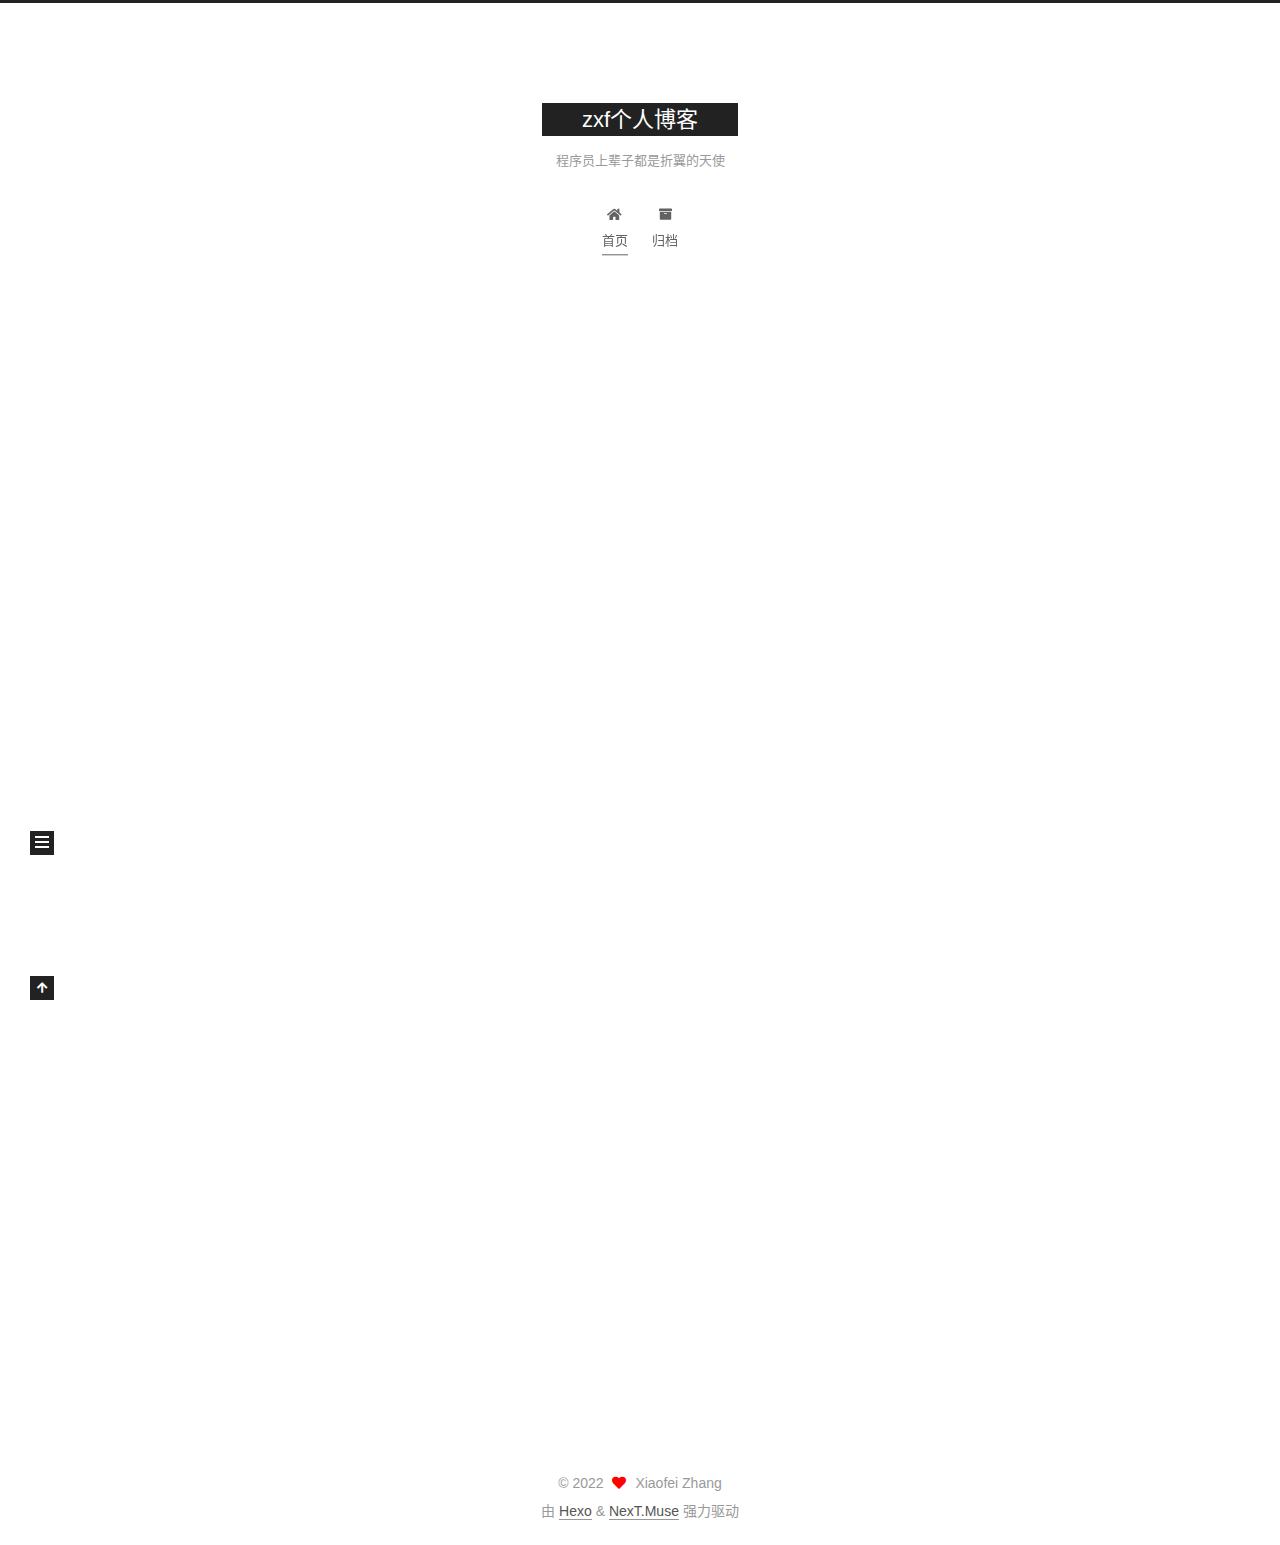
==== commit afc1002c: "Site updated: 2022-02-13 18:58:48" ====
--- a/index.html
+++ b/index.html
@@ -1,12 +1,25 @@
 <!DOCTYPE html>
-<html>
+<html lang="zh-CN">
 <head>
-  <meta charset="utf-8">
-  
-
-  
-  <title>zxf个人博客</title>
-  <meta name="viewport" content="width=device-width, initial-scale=1, maximum-scale=1">
+  <meta charset="UTF-8">
+<meta name="viewport" content="width=device-width, initial-scale=1, maximum-scale=2">
+<meta name="theme-color" content="#222">
+<meta name="generator" content="Hexo 5.4.1">
+  <link rel="apple-touch-icon" sizes="180x180" href="/images/apple-touch-icon-next.png">
+  <link rel="icon" type="image/png" sizes="32x32" href="/images/favicon-32x32-next.png">
+  <link rel="icon" type="image/png" sizes="16x16" href="/images/favicon-16x16-next.png">
+  <link rel="mask-icon" href="/images/logo.svg" color="#222">
+
+<link rel="stylesheet" href="/css/main.css">
+
+
+<link rel="stylesheet" href="/lib/font-awesome/css/all.min.css">
+
+<script id="hexo-configurations">
+    var NexT = window.NexT || {};
+    var CONFIG = {"hostname":"zxfblog.cn","root":"/","scheme":"Muse","version":"7.8.0","exturl":false,"sidebar":{"position":"left","display":"post","padding":18,"offset":12,"onmobile":false},"copycode":{"enable":false,"show_result":false,"style":null},"back2top":{"enable":true,"sidebar":false,"scrollpercent":false},"bookmark":{"enable":false,"color":"#222","save":"auto"},"fancybox":false,"mediumzoom":false,"lazyload":false,"pangu":false,"comments":{"style":"tabs","active":null,"storage":true,"lazyload":false,"nav":null},"algolia":{"hits":{"per_page":10},"labels":{"input_placeholder":"Search for Posts","hits_empty":"We didn't find any results for the search: ${query}","hits_stats":"${hits} results found in ${time} ms"}},"localsearch":{"enable":false,"trigger":"auto","top_n_per_article":1,"unescape":false,"preload":false},"motion":{"enable":true,"async":false,"transition":{"post_block":"fadeIn","post_header":"slideDownIn","post_body":"slideDownIn","coll_header":"slideLeftIn","sidebar":"slideUpIn"}}};
+  </script>
+
   <meta name="description" content="hello,every body!">
 <meta property="og:type" content="website">
 <meta property="og:title" content="zxf个人博客">
@@ -16,183 +29,345 @@
 <meta property="og:locale" content="zh_CN">
 <meta property="article:author" content="Xiaofei Zhang">
 <meta name="twitter:card" content="summary">
-  
-    <link rel="alternate" href="/atom.xml" title="zxf个人博客" type="application/atom+xml">
-  
-  
-    <link rel="icon" href="/favicon.png">
-  
-  
-    <link href="//fonts.googleapis.com/css?family=Source+Code+Pro" rel="stylesheet" type="text/css">
-  
-  
-<link rel="stylesheet" href="/css/style.css">
-
-<meta name="generator" content="Hexo 5.4.1"></head>
-
-<body>
-  <div id="container">
-    <div id="wrap">
-      <header id="header">
-  <div id="banner"></div>
-  <div id="header-outer" class="outer">
-    <div id="header-title" class="inner">
-      <h1 id="logo-wrap">
-        <a href="/" id="logo">zxf个人博客</a>
-      </h1>
+
+<link rel="canonical" href="https://zxfblog.cn/">
+
+
+<script id="page-configurations">
+  // https://hexo.io/docs/variables.html
+  CONFIG.page = {
+    sidebar: "",
+    isHome : true,
+    isPost : false,
+    lang   : 'zh-CN'
+  };
+</script>
+
+  <title>zxf个人博客</title>
+  
+
+
+
+
+
+
+  <noscript>
+  <style>
+  .use-motion .brand,
+  .use-motion .menu-item,
+  .sidebar-inner,
+  .use-motion .post-block,
+  .use-motion .pagination,
+  .use-motion .comments,
+  .use-motion .post-header,
+  .use-motion .post-body,
+  .use-motion .collection-header { opacity: initial; }
+
+  .use-motion .site-title,
+  .use-motion .site-subtitle {
+    opacity: initial;
+    top: initial;
+  }
+
+  .use-motion .logo-line-before i { left: initial; }
+  .use-motion .logo-line-after i { right: initial; }
+  </style>
+</noscript>
+
+</head>
+
+<body itemscope itemtype="http://schema.org/WebPage">
+  <div class="container use-motion">
+    <div class="headband"></div>
+
+    <header class="header" itemscope itemtype="http://schema.org/WPHeader">
+      <div class="header-inner"><div class="site-brand-container">
+  <div class="site-nav-toggle">
+    <div class="toggle" aria-label="切换导航栏">
+      <span class="toggle-line toggle-line-first"></span>
+      <span class="toggle-line toggle-line-middle"></span>
+      <span class="toggle-line toggle-line-last"></span>
+    </div>
+  </div>
+
+  <div class="site-meta">
+
+    <a href="/" class="brand" rel="start">
+      <span class="logo-line-before"><i></i></span>
+      <h1 class="site-title">zxf个人博客</h1>
+      <span class="logo-line-after"><i></i></span>
+    </a>
+      <p class="site-subtitle" itemprop="description">程序员上辈子都是折翼的天使</p>
+  </div>
+
+  <div class="site-nav-right">
+    <div class="toggle popup-trigger">
+    </div>
+  </div>
+</div>
+
+
+
+
+<nav class="site-nav">
+  <ul id="menu" class="main-menu menu">
+        <li class="menu-item menu-item-home">
+
+    <a href="/" rel="section"><i class="fa fa-home fa-fw"></i>首页</a>
+
+  </li>
+        <li class="menu-item menu-item-archives">
+
+    <a href="/archives/" rel="section"><i class="fa fa-archive fa-fw"></i>归档</a>
+
+  </li>
+  </ul>
+</nav>
+
+
+
+
+</div>
+    </header>
+
+    
+  <div class="back-to-top">
+    <i class="fa fa-arrow-up"></i>
+    <span>0%</span>
+  </div>
+
+
+    <main class="main">
+      <div class="main-inner">
+        <div class="content-wrap">
+          
+
+          <div class="content index posts-expand">
+            
+      
+  
+  
+  <article itemscope itemtype="http://schema.org/Article" class="post-block" lang="zh-CN">
+    <link itemprop="mainEntityOfPage" href="https://zxfblog.cn/2022/02/12/hello-world/">
+
+    <span hidden itemprop="author" itemscope itemtype="http://schema.org/Person">
+      <meta itemprop="image" content="/images/avatar.gif">
+      <meta itemprop="name" content="Xiaofei Zhang">
+      <meta itemprop="description" content="hello,every body!">
+    </span>
+
+    <span hidden itemprop="publisher" itemscope itemtype="http://schema.org/Organization">
+      <meta itemprop="name" content="zxf个人博客">
+    </span>
+      <header class="post-header">
+        <h2 class="post-title" itemprop="name headline">
+          
+            <a href="/2022/02/12/hello-world/" class="post-title-link" itemprop="url">Hello World</a>
+        </h2>
+
+        <div class="post-meta">
+            <span class="post-meta-item">
+              <span class="post-meta-item-icon">
+                <i class="far fa-calendar"></i>
+              </span>
+              <span class="post-meta-item-text">发表于</span>
+              
+
+              <time title="创建时间：2022-02-12 21:32:05 / 修改时间：21:31:08" itemprop="dateCreated datePublished" datetime="2022-02-12T21:32:05+08:00">2022-02-12</time>
+            </span>
+
+          
+
+        </div>
+      </header>
+
+    
+    
+    
+    <div class="post-body" itemprop="articleBody">
+
+      
+          <p>Welcome to <a target="_blank" rel="noopener" href="https://hexo.io/">Hexo</a>! This is your very first post. Check <a target="_blank" rel="noopener" href="https://hexo.io/docs/">documentation</a> for more info. If you get any problems when using Hexo, you can find the answer in <a target="_blank" rel="noopener" href="https://hexo.io/docs/troubleshooting.html">troubleshooting</a> or you can ask me on <a target="_blank" rel="noopener" href="https://github.com/hexojs/hexo/issues">GitHub</a>.</p>
+<h2 id="Quick-Start"><a href="#Quick-Start" class="headerlink" title="Quick Start"></a>Quick Start</h2><h3 id="Create-a-new-post"><a href="#Create-a-new-post" class="headerlink" title="Create a new post"></a>Create a new post</h3><figure class="highlight bash"><table><tr><td class="gutter"><pre><span class="line">1</span><br></pre></td><td class="code"><pre><span class="line">$ hexo new <span class="string">&quot;My New Post&quot;</span></span><br></pre></td></tr></table></figure>
+
+<p>More info: <a target="_blank" rel="noopener" href="https://hexo.io/docs/writing.html">Writing</a></p>
+<h3 id="Run-server"><a href="#Run-server" class="headerlink" title="Run server"></a>Run server</h3><figure class="highlight bash"><table><tr><td class="gutter"><pre><span class="line">1</span><br></pre></td><td class="code"><pre><span class="line">$ hexo server</span><br></pre></td></tr></table></figure>
+
+<p>More info: <a target="_blank" rel="noopener" href="https://hexo.io/docs/server.html">Server</a></p>
+<h3 id="Generate-static-files"><a href="#Generate-static-files" class="headerlink" title="Generate static files"></a>Generate static files</h3><figure class="highlight bash"><table><tr><td class="gutter"><pre><span class="line">1</span><br></pre></td><td class="code"><pre><span class="line">$ hexo generate</span><br></pre></td></tr></table></figure>
+
+<p>More info: <a target="_blank" rel="noopener" href="https://hexo.io/docs/generating.html">Generating</a></p>
+<h3 id="Deploy-to-remote-sites"><a href="#Deploy-to-remote-sites" class="headerlink" title="Deploy to remote sites"></a>Deploy to remote sites</h3><figure class="highlight bash"><table><tr><td class="gutter"><pre><span class="line">1</span><br></pre></td><td class="code"><pre><span class="line">$ hexo deploy</span><br></pre></td></tr></table></figure>
+
+<p>More info: <a target="_blank" rel="noopener" href="https://hexo.io/docs/one-command-deployment.html">Deployment</a></p>
+
       
     </div>
-    <div id="header-inner" class="inner">
-      <nav id="main-nav">
-        <a id="main-nav-toggle" class="nav-icon"></a>
+
+    
+    
+    
+      <footer class="post-footer">
+        <div class="post-eof"></div>
+      </footer>
+  </article>
+  
+  
+  
+
+
+  
+
+
+
+          </div>
+          
+
+<script>
+  window.addEventListener('tabs:register', () => {
+    let { activeClass } = CONFIG.comments;
+    if (CONFIG.comments.storage) {
+      activeClass = localStorage.getItem('comments_active') || activeClass;
+    }
+    if (activeClass) {
+      let activeTab = document.querySelector(`a[href="#comment-${activeClass}"]`);
+      if (activeTab) {
+        activeTab.click();
+      }
+    }
+  });
+  if (CONFIG.comments.storage) {
+    window.addEventListener('tabs:click', event => {
+      if (!event.target.matches('.tabs-comment .tab-content .tab-pane')) return;
+      let commentClass = event.target.classList[1];
+      localStorage.setItem('comments_active', commentClass);
+    });
+  }
+</script>
+
+        </div>
+          
+  
+  <div class="toggle sidebar-toggle">
+    <span class="toggle-line toggle-line-first"></span>
+    <span class="toggle-line toggle-line-middle"></span>
+    <span class="toggle-line toggle-line-last"></span>
+  </div>
+
+  <aside class="sidebar">
+    <div class="sidebar-inner">
+
+      <ul class="sidebar-nav motion-element">
+        <li class="sidebar-nav-toc">
+          文章目录
+        </li>
+        <li class="sidebar-nav-overview">
+          站点概览
+        </li>
+      </ul>
+
+      <!--noindex-->
+      <div class="post-toc-wrap sidebar-panel">
+      </div>
+      <!--/noindex-->
+
+      <div class="site-overview-wrap sidebar-panel">
+        <div class="site-author motion-element" itemprop="author" itemscope itemtype="http://schema.org/Person">
+  <p class="site-author-name" itemprop="name">Xiaofei Zhang</p>
+  <div class="site-description" itemprop="description">hello,every body!</div>
+</div>
+<div class="site-state-wrap motion-element">
+  <nav class="site-state">
+      <div class="site-state-item site-state-posts">
+          <a href="/archives/">
         
-          <a class="main-nav-link" href="/">Home</a>
+          <span class="site-state-item-count">1</span>
+          <span class="site-state-item-name">日志</span>
+        </a>
+      </div>
+  </nav>
+</div>
+
+
+
+      </div>
+
+    </div>
+  </aside>
+  <div id="sidebar-dimmer"></div>
+
+
+      </div>
+    </main>
+
+    <footer class="footer">
+      <div class="footer-inner">
         
-          <a class="main-nav-link" href="/archives">Archives</a>
+
         
-      </nav>
-      <nav id="sub-nav">
+
+<div class="copyright">
+  
+  &copy; 
+  <span itemprop="copyrightYear">2022</span>
+  <span class="with-love">
+    <i class="fa fa-heart"></i>
+  </span>
+  <span class="author" itemprop="copyrightHolder">Xiaofei Zhang</span>
+</div>
+  <div class="powered-by">由 <a href="https://hexo.io/" class="theme-link" rel="noopener" target="_blank">Hexo</a> & <a href="https://muse.theme-next.org/" class="theme-link" rel="noopener" target="_blank">NexT.Muse</a> 强力驱动
+  </div>
+
         
-          <a id="nav-rss-link" class="nav-icon" href="/atom.xml" title="RSS Feed"></a>
-        
-        <a id="nav-search-btn" class="nav-icon" title="搜索"></a>
-      </nav>
-      <div id="search-form-wrap">
-        <form action="//google.com/search" method="get" accept-charset="UTF-8" class="search-form"><input type="search" name="q" class="search-form-input" placeholder="Search"><button type="submit" class="search-form-submit">&#xF002;</button><input type="hidden" name="sitesearch" value="https://zxfblog.cn"></form>
-      </div>
-    </div>
-  </div>
-</header>
-      <div class="outer">
-        <section id="main">
-  
-    <article id="post-hello-world" class="article article-type-post" itemscope itemprop="blogPost">
-  <div class="article-meta">
-    <a href="/2022/02/12/hello-world/" class="article-date">
-  <time datetime="2022-02-12T13:32:05.272Z" itemprop="datePublished">2022-02-12</time>
-</a>
-    
-  </div>
-  <div class="article-inner">
-    
-    
-      <header class="article-header">
-        
-  
-    <h1 itemprop="name">
-      <a class="article-title" href="/2022/02/12/hello-world/">Hello World</a>
-    </h1>
-  
-
-      </header>
-    
-    <div class="article-entry" itemprop="articleBody">
-      
-        <p>Welcome to <a target="_blank" rel="noopener" href="https://hexo.io/">Hexo</a>! This is your very first post. Check <a target="_blank" rel="noopener" href="https://hexo.io/docs/">documentation</a> for more info. If you get any problems when using Hexo, you can find the answer in <a target="_blank" rel="noopener" href="https://hexo.io/docs/troubleshooting.html">troubleshooting</a> or you can ask me on <a target="_blank" rel="noopener" href="https://github.com/hexojs/hexo/issues">GitHub</a>.</p>
-<h2 id="Quick-Start"><a href="#Quick-Start" class="headerlink" title="Quick Start"></a>Quick Start</h2><h3 id="Create-a-new-post"><a href="#Create-a-new-post" class="headerlink" title="Create a new post"></a>Create a new post</h3><figure class="highlight bash"><table><tr><td class="gutter"><pre><span class="line">1</span><br></pre></td><td class="code"><pre><span class="line">$ hexo new <span class="string">&quot;My New Post&quot;</span></span><br></pre></td></tr></table></figure>
-
-<p>More info: <a target="_blank" rel="noopener" href="https://hexo.io/docs/writing.html">Writing</a></p>
-<h3 id="Run-server"><a href="#Run-server" class="headerlink" title="Run server"></a>Run server</h3><figure class="highlight bash"><table><tr><td class="gutter"><pre><span class="line">1</span><br></pre></td><td class="code"><pre><span class="line">$ hexo server</span><br></pre></td></tr></table></figure>
-
-<p>More info: <a target="_blank" rel="noopener" href="https://hexo.io/docs/server.html">Server</a></p>
-<h3 id="Generate-static-files"><a href="#Generate-static-files" class="headerlink" title="Generate static files"></a>Generate static files</h3><figure class="highlight bash"><table><tr><td class="gutter"><pre><span class="line">1</span><br></pre></td><td class="code"><pre><span class="line">$ hexo generate</span><br></pre></td></tr></table></figure>
-
-<p>More info: <a target="_blank" rel="noopener" href="https://hexo.io/docs/generating.html">Generating</a></p>
-<h3 id="Deploy-to-remote-sites"><a href="#Deploy-to-remote-sites" class="headerlink" title="Deploy to remote sites"></a>Deploy to remote sites</h3><figure class="highlight bash"><table><tr><td class="gutter"><pre><span class="line">1</span><br></pre></td><td class="code"><pre><span class="line">$ hexo deploy</span><br></pre></td></tr></table></figure>
-
-<p>More info: <a target="_blank" rel="noopener" href="https://hexo.io/docs/one-command-deployment.html">Deployment</a></p>
-
-      
-    </div>
-    <footer class="article-footer">
-      <a data-url="https://zxfblog.cn/2022/02/12/hello-world/" data-id="ckzl52znc0000dg7k3cx9e159" class="article-share-link">Share</a>
-      
-      
+
+
+
+
+
+
+
+
+      </div>
     </footer>
   </div>
-  
-</article>
-
-
-  
-
-
-</section>
-        
-          <aside id="sidebar">
-  
-    
-
-  
-    
-
-  
-    
-  
-    
-  <div class="widget-wrap">
-    <h3 class="widget-title">归档</h3>
-    <div class="widget">
-      <ul class="archive-list"><li class="archive-list-item"><a class="archive-list-link" href="/archives/2022/02/">二月 2022</a></li></ul>
-    </div>
-  </div>
-
-
-  
-    
-  <div class="widget-wrap">
-    <h3 class="widget-title">最新文章</h3>
-    <div class="widget">
-      <ul>
-        
-          <li>
-            <a href="/2022/02/12/hello-world/">Hello World</a>
-          </li>
-        
-      </ul>
-    </div>
-  </div>
-
-  
-</aside>
-        
-      </div>
-      <footer id="footer">
-  
-  <div class="outer">
-    <div id="footer-info" class="inner">
-      &copy; 2022 Xiaofei Zhang<br>
-      Powered by <a href="http://hexo.io/" target="_blank">Hexo</a>
-    </div>
-  </div>
-</footer>
-    </div>
-    <nav id="mobile-nav">
-  
-    <a href="/" class="mobile-nav-link">Home</a>
-  
-    <a href="/archives" class="mobile-nav-link">Archives</a>
-  
-</nav>
-    
-
-<script src="//ajax.googleapis.com/ajax/libs/jquery/2.0.3/jquery.min.js"></script>
-
-
-  
-<link rel="stylesheet" href="/fancybox/jquery.fancybox.css">
-
-  
-<script src="/fancybox/jquery.fancybox.pack.js"></script>
-
-
-
-
-<script src="/js/script.js"></script>
-
-
-
-
-  </div>
+
+  
+  <script src="/lib/anime.min.js"></script>
+  <script src="/lib/velocity/velocity.min.js"></script>
+  <script src="/lib/velocity/velocity.ui.min.js"></script>
+
+<script src="/js/utils.js"></script>
+
+<script src="/js/motion.js"></script>
+
+
+<script src="/js/schemes/muse.js"></script>
+
+
+<script src="/js/next-boot.js"></script>
+
+
+
+
+  
+
+
+
+
+
+
+
+
+
+
+
+
+
+
+
+  
+
+  
+
 </body>
-</html>+</html>
--- a/css/main.css
+++ b/css/main.css
@@ -0,0 +1,2291 @@
+:root {
+  --body-bg-color: #fff;
+  --content-bg-color: #fff;
+  --card-bg-color: #f5f5f5;
+  --text-color: #555;
+  --blockquote-color: #666;
+  --link-color: #555;
+  --link-hover-color: #222;
+  --brand-color: #fff;
+  --brand-hover-color: #fff;
+  --table-row-odd-bg-color: #f9f9f9;
+  --table-row-hover-bg-color: #f5f5f5;
+  --menu-item-bg-color: #f5f5f5;
+  --btn-default-bg: #222;
+  --btn-default-color: #fff;
+  --btn-default-border-color: #222;
+  --btn-default-hover-bg: #fff;
+  --btn-default-hover-color: #222;
+  --btn-default-hover-border-color: #222;
+}
+html {
+  line-height: 1.15; /* 1 */
+  -webkit-text-size-adjust: 100%; /* 2 */
+}
+body {
+  margin: 0;
+}
+main {
+  display: block;
+}
+h1 {
+  font-size: 2em;
+  margin: 0.67em 0;
+}
+hr {
+  box-sizing: content-box; /* 1 */
+  height: 0; /* 1 */
+  overflow: visible; /* 2 */
+}
+pre {
+  font-family: monospace, monospace; /* 1 */
+  font-size: 1em; /* 2 */
+}
+a {
+  background: transparent;
+}
+abbr[title] {
+  border-bottom: none; /* 1 */
+  text-decoration: underline; /* 2 */
+  text-decoration: underline dotted; /* 2 */
+}
+b,
+strong {
+  font-weight: bolder;
+}
+code,
+kbd,
+samp {
+  font-family: monospace, monospace; /* 1 */
+  font-size: 1em; /* 2 */
+}
+small {
+  font-size: 80%;
+}
+sub,
+sup {
+  font-size: 75%;
+  line-height: 0;
+  position: relative;
+  vertical-align: baseline;
+}
+sub {
+  bottom: -0.25em;
+}
+sup {
+  top: -0.5em;
+}
+img {
+  border-style: none;
+}
+button,
+input,
+optgroup,
+select,
+textarea {
+  font-family: inherit; /* 1 */
+  font-size: 100%; /* 1 */
+  line-height: 1.15; /* 1 */
+  margin: 0; /* 2 */
+}
+button,
+input {
+/* 1 */
+  overflow: visible;
+}
+button,
+select {
+/* 1 */
+  text-transform: none;
+}
+button,
+[type='button'],
+[type='reset'],
+[type='submit'] {
+  -webkit-appearance: button;
+}
+button::-moz-focus-inner,
+[type='button']::-moz-focus-inner,
+[type='reset']::-moz-focus-inner,
+[type='submit']::-moz-focus-inner {
+  border-style: none;
+  padding: 0;
+}
+button:-moz-focusring,
+[type='button']:-moz-focusring,
+[type='reset']:-moz-focusring,
+[type='submit']:-moz-focusring {
+  outline: 1px dotted ButtonText;
+}
+fieldset {
+  padding: 0.35em 0.75em 0.625em;
+}
+legend {
+  box-sizing: border-box; /* 1 */
+  color: inherit; /* 2 */
+  display: table; /* 1 */
+  max-width: 100%; /* 1 */
+  padding: 0; /* 3 */
+  white-space: normal; /* 1 */
+}
+progress {
+  vertical-align: baseline;
+}
+textarea {
+  overflow: auto;
+}
+[type='checkbox'],
+[type='radio'] {
+  box-sizing: border-box; /* 1 */
+  padding: 0; /* 2 */
+}
+[type='number']::-webkit-inner-spin-button,
+[type='number']::-webkit-outer-spin-button {
+  height: auto;
+}
+[type='search'] {
+  outline-offset: -2px; /* 2 */
+  -webkit-appearance: textfield; /* 1 */
+}
+[type='search']::-webkit-search-decoration {
+  -webkit-appearance: none;
+}
+::-webkit-file-upload-button {
+  font: inherit; /* 2 */
+  -webkit-appearance: button; /* 1 */
+}
+details {
+  display: block;
+}
+summary {
+  display: list-item;
+}
+template {
+  display: none;
+}
+[hidden] {
+  display: none;
+}
+::selection {
+  background: #262a30;
+  color: #eee;
+}
+html,
+body {
+  height: 100%;
+}
+body {
+  background: var(--body-bg-color);
+  color: var(--text-color);
+  font-family: 'Lato', "PingFang SC", "Microsoft YaHei", sans-serif;
+  font-size: 1em;
+  line-height: 2;
+}
+@media (max-width: 991px) {
+  body {
+    padding-left: 0 !important;
+    padding-right: 0 !important;
+  }
+}
+h1,
+h2,
+h3,
+h4,
+h5,
+h6 {
+  font-family: 'Lato', "PingFang SC", "Microsoft YaHei", sans-serif;
+  font-weight: bold;
+  line-height: 1.5;
+  margin: 20px 0 15px;
+}
+h1 {
+  font-size: 1.5em;
+}
+h2 {
+  font-size: 1.375em;
+}
+h3 {
+  font-size: 1.25em;
+}
+h4 {
+  font-size: 1.125em;
+}
+h5 {
+  font-size: 1em;
+}
+h6 {
+  font-size: 0.875em;
+}
+p {
+  margin: 0 0 20px 0;
+}
+a,
+span.exturl {
+  border-bottom: 1px solid #999;
+  color: var(--link-color);
+  outline: 0;
+  text-decoration: none;
+  overflow-wrap: break-word;
+  word-wrap: break-word;
+  cursor: pointer;
+}
+a:hover,
+span.exturl:hover {
+  border-bottom-color: var(--link-hover-color);
+  color: var(--link-hover-color);
+}
+iframe,
+img,
+video {
+  display: block;
+  margin-left: auto;
+  margin-right: auto;
+  max-width: 100%;
+}
+hr {
+  background-image: repeating-linear-gradient(-45deg, #ddd, #ddd 4px, transparent 4px, transparent 8px);
+  border: 0;
+  height: 3px;
+  margin: 40px 0;
+}
+blockquote {
+  border-left: 4px solid #ddd;
+  color: var(--blockquote-color);
+  margin: 0;
+  padding: 0 15px;
+}
+blockquote cite::before {
+  content: '-';
+  padding: 0 5px;
+}
+dt {
+  font-weight: bold;
+}
+dd {
+  margin: 0;
+  padding: 0;
+}
+kbd {
+  background-color: #f5f5f5;
+  background-image: linear-gradient(#eee, #fff, #eee);
+  border: 1px solid #ccc;
+  border-radius: 0.2em;
+  box-shadow: 0.1em 0.1em 0.2em rgba(0,0,0,0.1);
+  color: #555;
+  font-family: inherit;
+  padding: 0.1em 0.3em;
+  white-space: nowrap;
+}
+.table-container {
+  overflow: auto;
+}
+table {
+  border-collapse: collapse;
+  border-spacing: 0;
+  font-size: 0.875em;
+  margin: 0 0 20px 0;
+  width: 100%;
+}
+tbody tr:nth-of-type(odd) {
+  background: var(--table-row-odd-bg-color);
+}
+tbody tr:hover {
+  background: var(--table-row-hover-bg-color);
+}
+caption,
+th,
+td {
+  font-weight: normal;
+  padding: 8px;
+  vertical-align: middle;
+}
+th,
+td {
+  border: 1px solid #ddd;
+  border-bottom: 3px solid #ddd;
+}
+th {
+  font-weight: 700;
+  padding-bottom: 10px;
+}
+td {
+  border-bottom-width: 1px;
+}
+.btn {
+  background: var(--btn-default-bg);
+  border: 2px solid var(--btn-default-border-color);
+  border-radius: 0;
+  color: var(--btn-default-color);
+  display: inline-block;
+  font-size: 0.875em;
+  line-height: 2;
+  padding: 0 20px;
+  text-decoration: none;
+  transition-property: background-color;
+  transition-delay: 0s;
+  transition-duration: 0.2s;
+  transition-timing-function: ease-in-out;
+}
+.btn:hover {
+  background: var(--btn-default-hover-bg);
+  border-color: var(--btn-default-hover-border-color);
+  color: var(--btn-default-hover-color);
+}
+.btn + .btn {
+  margin: 0 0 8px 8px;
+}
+.btn .fa-fw {
+  text-align: left;
+  width: 1.285714285714286em;
+}
+.toggle {
+  line-height: 0;
+}
+.toggle .toggle-line {
+  background: #fff;
+  display: inline-block;
+  height: 2px;
+  left: 0;
+  position: relative;
+  top: 0;
+  transition: all 0.4s;
+  vertical-align: top;
+  width: 100%;
+}
+.toggle .toggle-line:not(:first-child) {
+  margin-top: 3px;
+}
+.toggle.toggle-arrow .toggle-line-first {
+  left: 50%;
+  top: 2px;
+  transform: rotate(45deg);
+  width: 50%;
+}
+.toggle.toggle-arrow .toggle-line-middle {
+  left: 2px;
+  width: 90%;
+}
+.toggle.toggle-arrow .toggle-line-last {
+  left: 50%;
+  top: -2px;
+  transform: rotate(-45deg);
+  width: 50%;
+}
+.toggle.toggle-close .toggle-line-first {
+  transform: rotate(-45deg);
+  top: 5px;
+}
+.toggle.toggle-close .toggle-line-middle {
+  opacity: 0;
+}
+.toggle.toggle-close .toggle-line-last {
+  transform: rotate(45deg);
+  top: -5px;
+}
+.highlight,
+pre {
+  background: #f7f7f7;
+  color: #4d4d4c;
+  line-height: 1.6;
+  margin: 0 auto 20px;
+}
+pre,
+code {
+  font-family: consolas, Menlo, monospace, "PingFang SC", "Microsoft YaHei";
+}
+code {
+  background: #eee;
+  border-radius: 3px;
+  color: #555;
+  padding: 2px 4px;
+  overflow-wrap: break-word;
+  word-wrap: break-word;
+}
+.highlight *::selection {
+  background: #d6d6d6;
+}
+.highlight pre {
+  border: 0;
+  margin: 0;
+  padding: 10px 0;
+}
+.highlight table {
+  border: 0;
+  margin: 0;
+  width: auto;
+}
+.highlight td {
+  border: 0;
+  padding: 0;
+}
+.highlight figcaption {
+  background: #eff2f3;
+  color: #4d4d4c;
+  display: flex;
+  font-size: 0.875em;
+  justify-content: space-between;
+  line-height: 1.2;
+  padding: 0.5em;
+}
+.highlight figcaption a {
+  color: #4d4d4c;
+}
+.highlight figcaption a:hover {
+  border-bottom-color: #4d4d4c;
+}
+.highlight .gutter {
+  -moz-user-select: none;
+  -ms-user-select: none;
+  -webkit-user-select: none;
+  user-select: none;
+}
+.highlight .gutter pre {
+  background: #eff2f3;
+  color: #869194;
+  padding-left: 10px;
+  padding-right: 10px;
+  text-align: right;
+}
+.highlight .code pre {
+  background: #f7f7f7;
+  padding-left: 10px;
+  width: 100%;
+}
+.gist table {
+  width: auto;
+}
+.gist table td {
+  border: 0;
+}
+pre {
+  overflow: auto;
+  padding: 10px;
+}
+pre code {
+  background: none;
+  color: #4d4d4c;
+  font-size: 0.875em;
+  padding: 0;
+  text-shadow: none;
+}
+pre .deletion {
+  background: #fdd;
+}
+pre .addition {
+  background: #dfd;
+}
+pre .meta {
+  color: #eab700;
+  -moz-user-select: none;
+  -ms-user-select: none;
+  -webkit-user-select: none;
+  user-select: none;
+}
+pre .comment {
+  color: #8e908c;
+}
+pre .variable,
+pre .attribute,
+pre .tag,
+pre .name,
+pre .regexp,
+pre .ruby .constant,
+pre .xml .tag .title,
+pre .xml .pi,
+pre .xml .doctype,
+pre .html .doctype,
+pre .css .id,
+pre .css .class,
+pre .css .pseudo {
+  color: #c82829;
+}
+pre .number,
+pre .preprocessor,
+pre .built_in,
+pre .builtin-name,
+pre .literal,
+pre .params,
+pre .constant,
+pre .command {
+  color: #f5871f;
+}
+pre .ruby .class .title,
+pre .css .rules .attribute,
+pre .string,
+pre .symbol,
+pre .value,
+pre .inheritance,
+pre .header,
+pre .ruby .symbol,
+pre .xml .cdata,
+pre .special,
+pre .formula {
+  color: #718c00;
+}
+pre .title,
+pre .css .hexcolor {
+  color: #3e999f;
+}
+pre .function,
+pre .python .decorator,
+pre .python .title,
+pre .ruby .function .title,
+pre .ruby .title .keyword,
+pre .perl .sub,
+pre .javascript .title,
+pre .coffeescript .title {
+  color: #4271ae;
+}
+pre .keyword,
+pre .javascript .function {
+  color: #8959a8;
+}
+.blockquote-center {
+  border-left: none;
+  margin: 40px 0;
+  padding: 0;
+  position: relative;
+  text-align: center;
+}
+.blockquote-center .fa {
+  display: block;
+  opacity: 0.6;
+  position: absolute;
+  width: 100%;
+}
+.blockquote-center .fa-quote-left {
+  border-top: 1px solid #ccc;
+  text-align: left;
+  top: -20px;
+}
+.blockquote-center .fa-quote-right {
+  border-bottom: 1px solid #ccc;
+  text-align: right;
+  bottom: -20px;
+}
+.blockquote-center p,
+.blockquote-center div {
+  text-align: center;
+}
+.post-body .group-picture img {
+  margin: 0 auto;
+  padding: 0 3px;
+}
+.group-picture-row {
+  margin-bottom: 6px;
+  overflow: hidden;
+}
+.group-picture-column {
+  float: left;
+  margin-bottom: 10px;
+}
+.post-body .label {
+  color: #555;
+  display: inline;
+  padding: 0 2px;
+}
+.post-body .label.default {
+  background: #f0f0f0;
+}
+.post-body .label.primary {
+  background: #efe6f7;
+}
+.post-body .label.info {
+  background: #e5f2f8;
+}
+.post-body .label.success {
+  background: #e7f4e9;
+}
+.post-body .label.warning {
+  background: #fcf6e1;
+}
+.post-body .label.danger {
+  background: #fae8eb;
+}
+.post-body .tabs {
+  margin-bottom: 20px;
+}
+.post-body .tabs,
+.tabs-comment {
+  display: block;
+  padding-top: 10px;
+  position: relative;
+}
+.post-body .tabs ul.nav-tabs,
+.tabs-comment ul.nav-tabs {
+  display: flex;
+  flex-wrap: wrap;
+  margin: 0;
+  margin-bottom: -1px;
+  padding: 0;
+}
+@media (max-width: 413px) {
+  .post-body .tabs ul.nav-tabs,
+  .tabs-comment ul.nav-tabs {
+    display: block;
+    margin-bottom: 5px;
+  }
+}
+.post-body .tabs ul.nav-tabs li.tab,
+.tabs-comment ul.nav-tabs li.tab {
+  border-bottom: 1px solid #ddd;
+  border-left: 1px solid transparent;
+  border-right: 1px solid transparent;
+  border-top: 3px solid transparent;
+  flex-grow: 1;
+  list-style-type: none;
+  border-radius: 0 0 0 0;
+}
+@media (max-width: 413px) {
+  .post-body .tabs ul.nav-tabs li.tab,
+  .tabs-comment ul.nav-tabs li.tab {
+    border-bottom: 1px solid transparent;
+    border-left: 3px solid transparent;
+    border-right: 1px solid transparent;
+    border-top: 1px solid transparent;
+  }
+}
+@media (max-width: 413px) {
+  .post-body .tabs ul.nav-tabs li.tab,
+  .tabs-comment ul.nav-tabs li.tab {
+    border-radius: 0;
+  }
+}
+.post-body .tabs ul.nav-tabs li.tab a,
+.tabs-comment ul.nav-tabs li.tab a {
+  border-bottom: initial;
+  display: block;
+  line-height: 1.8;
+  outline: 0;
+  padding: 0.25em 0.75em;
+  text-align: center;
+  transition-delay: 0s;
+  transition-duration: 0.2s;
+  transition-timing-function: ease-out;
+}
+.post-body .tabs ul.nav-tabs li.tab a i,
+.tabs-comment ul.nav-tabs li.tab a i {
+  width: 1.285714285714286em;
+}
+.post-body .tabs ul.nav-tabs li.tab.active,
+.tabs-comment ul.nav-tabs li.tab.active {
+  border-bottom: 1px solid transparent;
+  border-left: 1px solid #ddd;
+  border-right: 1px solid #ddd;
+  border-top: 3px solid #fc6423;
+}
+@media (max-width: 413px) {
+  .post-body .tabs ul.nav-tabs li.tab.active,
+  .tabs-comment ul.nav-tabs li.tab.active {
+    border-bottom: 1px solid #ddd;
+    border-left: 3px solid #fc6423;
+    border-right: 1px solid #ddd;
+    border-top: 1px solid #ddd;
+  }
+}
+.post-body .tabs ul.nav-tabs li.tab.active a,
+.tabs-comment ul.nav-tabs li.tab.active a {
+  color: var(--link-color);
+  cursor: default;
+}
+.post-body .tabs .tab-content .tab-pane,
+.tabs-comment .tab-content .tab-pane {
+  border: 1px solid #ddd;
+  border-top: 0;
+  padding: 20px 20px 0 20px;
+  border-radius: 0;
+}
+.post-body .tabs .tab-content .tab-pane:not(.active),
+.tabs-comment .tab-content .tab-pane:not(.active) {
+  display: none;
+}
+.post-body .tabs .tab-content .tab-pane.active,
+.tabs-comment .tab-content .tab-pane.active {
+  display: block;
+}
+.post-body .tabs .tab-content .tab-pane.active:nth-of-type(1),
+.tabs-comment .tab-content .tab-pane.active:nth-of-type(1) {
+  border-radius: 0 0 0 0;
+}
+@media (max-width: 413px) {
+  .post-body .tabs .tab-content .tab-pane.active:nth-of-type(1),
+  .tabs-comment .tab-content .tab-pane.active:nth-of-type(1) {
+    border-radius: 0;
+  }
+}
+.post-body .note {
+  border-radius: 3px;
+  margin-bottom: 20px;
+  padding: 1em;
+  position: relative;
+  border: 1px solid #eee;
+  border-left-width: 5px;
+}
+.post-body .note h2,
+.post-body .note h3,
+.post-body .note h4,
+.post-body .note h5,
+.post-body .note h6 {
+  margin-top: 0;
+  border-bottom: initial;
+  margin-bottom: 0;
+  padding-top: 0;
+}
+.post-body .note p:first-child,
+.post-body .note ul:first-child,
+.post-body .note ol:first-child,
+.post-body .note table:first-child,
+.post-body .note pre:first-child,
+.post-body .note blockquote:first-child,
+.post-body .note img:first-child {
+  margin-top: 0;
+}
+.post-body .note p:last-child,
+.post-body .note ul:last-child,
+.post-body .note ol:last-child,
+.post-body .note table:last-child,
+.post-body .note pre:last-child,
+.post-body .note blockquote:last-child,
+.post-body .note img:last-child {
+  margin-bottom: 0;
+}
+.post-body .note.default {
+  border-left-color: #777;
+}
+.post-body .note.default h2,
+.post-body .note.default h3,
+.post-body .note.default h4,
+.post-body .note.default h5,
+.post-body .note.default h6 {
+  color: #777;
+}
+.post-body .note.primary {
+  border-left-color: #6f42c1;
+}
+.post-body .note.primary h2,
+.post-body .note.primary h3,
+.post-body .note.primary h4,
+.post-body .note.primary h5,
+.post-body .note.primary h6 {
+  color: #6f42c1;
+}
+.post-body .note.info {
+  border-left-color: #428bca;
+}
+.post-body .note.info h2,
+.post-body .note.info h3,
+.post-body .note.info h4,
+.post-body .note.info h5,
+.post-body .note.info h6 {
+  color: #428bca;
+}
+.post-body .note.success {
+  border-left-color: #5cb85c;
+}
+.post-body .note.success h2,
+.post-body .note.success h3,
+.post-body .note.success h4,
+.post-body .note.success h5,
+.post-body .note.success h6 {
+  color: #5cb85c;
+}
+.post-body .note.warning {
+  border-left-color: #f0ad4e;
+}
+.post-body .note.warning h2,
+.post-body .note.warning h3,
+.post-body .note.warning h4,
+.post-body .note.warning h5,
+.post-body .note.warning h6 {
+  color: #f0ad4e;
+}
+.post-body .note.danger {
+  border-left-color: #d9534f;
+}
+.post-body .note.danger h2,
+.post-body .note.danger h3,
+.post-body .note.danger h4,
+.post-body .note.danger h5,
+.post-body .note.danger h6 {
+  color: #d9534f;
+}
+.pagination .prev,
+.pagination .next,
+.pagination .page-number,
+.pagination .space {
+  display: inline-block;
+  margin: 0 10px;
+  padding: 0 11px;
+  position: relative;
+  top: -1px;
+}
+@media (max-width: 767px) {
+  .pagination .prev,
+  .pagination .next,
+  .pagination .page-number,
+  .pagination .space {
+    margin: 0 5px;
+  }
+}
+.pagination {
+  border-top: 1px solid #eee;
+  margin: 120px 0 0;
+  text-align: center;
+}
+.pagination .prev,
+.pagination .next,
+.pagination .page-number {
+  border-bottom: 0;
+  border-top: 1px solid #eee;
+  transition-property: border-color;
+  transition-delay: 0s;
+  transition-duration: 0.2s;
+  transition-timing-function: ease-in-out;
+}
+.pagination .prev:hover,
+.pagination .next:hover,
+.pagination .page-number:hover {
+  border-top-color: #222;
+}
+.pagination .space {
+  margin: 0;
+  padding: 0;
+}
+.pagination .prev {
+  margin-left: 0;
+}
+.pagination .next {
+  margin-right: 0;
+}
+.pagination .page-number.current {
+  background: #ccc;
+  border-top-color: #ccc;
+  color: #fff;
+}
+@media (max-width: 767px) {
+  .pagination {
+    border-top: none;
+  }
+  .pagination .prev,
+  .pagination .next,
+  .pagination .page-number {
+    border-bottom: 1px solid #eee;
+    border-top: 0;
+    margin-bottom: 10px;
+    padding: 0 10px;
+  }
+  .pagination .prev:hover,
+  .pagination .next:hover,
+  .pagination .page-number:hover {
+    border-bottom-color: #222;
+  }
+}
+.comments {
+  margin-top: 60px;
+  overflow: hidden;
+}
+.comment-button-group {
+  display: flex;
+  flex-wrap: wrap-reverse;
+  justify-content: center;
+  margin: 1em 0;
+}
+.comment-button-group .comment-button {
+  margin: 0.1em 0.2em;
+}
+.comment-button-group .comment-button.active {
+  background: var(--btn-default-hover-bg);
+  border-color: var(--btn-default-hover-border-color);
+  color: var(--btn-default-hover-color);
+}
+.comment-position {
+  display: none;
+}
+.comment-position.active {
+  display: block;
+}
+.tabs-comment {
+  background: var(--content-bg-color);
+  margin-top: 4em;
+  padding-top: 0;
+}
+.tabs-comment .comments {
+  border: 0;
+  box-shadow: none;
+  margin-top: 0;
+  padding-top: 0;
+}
+.container {
+  min-height: 100%;
+  position: relative;
+}
+.main-inner {
+  margin: 0 auto;
+  width: 700px;
+}
+@media (min-width: 1200px) {
+  .main-inner {
+    width: 800px;
+  }
+}
+@media (min-width: 1600px) {
+  .main-inner {
+    width: 900px;
+  }
+}
+@media (max-width: 767px) {
+  .content-wrap {
+    padding: 0 20px;
+  }
+}
+.header {
+  background: transparent;
+}
+.header-inner {
+  margin: 0 auto;
+  width: 700px;
+}
+@media (min-width: 1200px) {
+  .header-inner {
+    width: 800px;
+  }
+}
+@media (min-width: 1600px) {
+  .header-inner {
+    width: 900px;
+  }
+}
+.site-brand-container {
+  display: flex;
+  flex-shrink: 0;
+  padding: 0 10px;
+}
+.headband {
+  background: #222;
+  height: 3px;
+}
+.site-meta {
+  flex-grow: 1;
+  text-align: center;
+}
+@media (max-width: 767px) {
+  .site-meta {
+    text-align: center;
+  }
+}
+.brand {
+  border-bottom: none;
+  color: var(--brand-color);
+  display: inline-block;
+  line-height: 1.375em;
+  padding: 0 40px;
+  position: relative;
+}
+.brand:hover {
+  color: var(--brand-hover-color);
+}
+.site-title {
+  font-family: 'Lato', "PingFang SC", "Microsoft YaHei", sans-serif;
+  font-size: 1.375em;
+  font-weight: normal;
+  margin: 0;
+}
+.site-subtitle {
+  color: #999;
+  font-size: 0.8125em;
+  margin: 10px 0;
+}
+.use-motion .brand {
+  opacity: 0;
+}
+.use-motion .site-title,
+.use-motion .site-subtitle,
+.use-motion .custom-logo-image {
+  opacity: 0;
+  position: relative;
+  top: -10px;
+}
+.site-nav-toggle,
+.site-nav-right {
+  display: none;
+}
+@media (max-width: 767px) {
+  .site-nav-toggle,
+  .site-nav-right {
+    display: flex;
+    flex-direction: column;
+    justify-content: center;
+  }
+}
+.site-nav-toggle .toggle,
+.site-nav-right .toggle {
+  color: var(--text-color);
+  padding: 10px;
+  width: 22px;
+}
+.site-nav-toggle .toggle .toggle-line,
+.site-nav-right .toggle .toggle-line {
+  background: var(--text-color);
+  border-radius: 1px;
+}
+.site-nav {
+  display: block;
+}
+@media (max-width: 767px) {
+  .site-nav {
+    clear: both;
+    display: none;
+  }
+}
+.site-nav.site-nav-on {
+  display: block;
+}
+.menu {
+  margin-top: 20px;
+  padding-left: 0;
+  text-align: center;
+}
+.menu-item {
+  display: inline-block;
+  list-style: none;
+  margin: 0 10px;
+}
+@media (max-width: 767px) {
+  .menu-item {
+    display: block;
+    margin-top: 10px;
+  }
+  .menu-item.menu-item-search {
+    display: none;
+  }
+}
+.menu-item a,
+.menu-item span.exturl {
+  border-bottom: 0;
+  display: block;
+  font-size: 0.8125em;
+  transition-property: border-color;
+  transition-delay: 0s;
+  transition-duration: 0.2s;
+  transition-timing-function: ease-in-out;
+}
+@media (hover: none) {
+  .menu-item a:hover,
+  .menu-item span.exturl:hover {
+    border-bottom-color: transparent !important;
+  }
+}
+.menu-item .fa,
+.menu-item .fab,
+.menu-item .far,
+.menu-item .fas {
+  margin-right: 8px;
+}
+.menu-item .badge {
+  display: inline-block;
+  font-weight: bold;
+  line-height: 1;
+  margin-left: 0.35em;
+  margin-top: 0.35em;
+  text-align: center;
+  white-space: nowrap;
+}
+@media (max-width: 767px) {
+  .menu-item .badge {
+    float: right;
+    margin-left: 0;
+  }
+}
+.menu-item-active a,
+.menu .menu-item a:hover,
+.menu .menu-item span.exturl:hover {
+  background: var(--menu-item-bg-color);
+}
+.use-motion .menu-item {
+  opacity: 0;
+}
+.sidebar {
+  background: #222;
+  bottom: 0;
+  box-shadow: inset 0 2px 6px #000;
+  position: fixed;
+  top: 0;
+}
+@media (max-width: 991px) {
+  .sidebar {
+    display: none;
+  }
+}
+.sidebar-inner {
+  color: #999;
+  padding: 18px 10px;
+  text-align: center;
+}
+.cc-license {
+  margin-top: 10px;
+  text-align: center;
+}
+.cc-license .cc-opacity {
+  border-bottom: none;
+  opacity: 0.7;
+}
+.cc-license .cc-opacity:hover {
+  opacity: 0.9;
+}
+.cc-license img {
+  display: inline-block;
+}
+.site-author-image {
+  border: 2px solid #333;
+  display: block;
+  margin: 0 auto;
+  max-width: 96px;
+  padding: 2px;
+}
+.site-author-name {
+  color: #f5f5f5;
+  font-weight: normal;
+  margin: 5px 0 0;
+  text-align: center;
+}
+.site-description {
+  color: #999;
+  font-size: 1em;
+  margin-top: 5px;
+  text-align: center;
+}
+.links-of-author {
+  margin-top: 15px;
+}
+.links-of-author a,
+.links-of-author span.exturl {
+  border-bottom-color: #555;
+  display: inline-block;
+  font-size: 0.8125em;
+  margin-bottom: 10px;
+  margin-right: 10px;
+  vertical-align: middle;
+}
+.links-of-author a::before,
+.links-of-author span.exturl::before {
+  background: #e45ba1;
+  border-radius: 50%;
+  content: ' ';
+  display: inline-block;
+  height: 4px;
+  margin-right: 3px;
+  vertical-align: middle;
+  width: 4px;
+}
+.sidebar-button {
+  margin-top: 15px;
+}
+.sidebar-button a {
+  border: 1px solid #fc6423;
+  border-radius: 4px;
+  color: #fc6423;
+  display: inline-block;
+  padding: 0 15px;
+}
+.sidebar-button a .fa,
+.sidebar-button a .fab,
+.sidebar-button a .far,
+.sidebar-button a .fas {
+  margin-right: 5px;
+}
+.sidebar-button a:hover {
+  background: #fc6423;
+  border: 1px solid #fc6423;
+  color: #fff;
+}
+.sidebar-button a:hover .fa,
+.sidebar-button a:hover .fab,
+.sidebar-button a:hover .far,
+.sidebar-button a:hover .fas {
+  color: #fff;
+}
+.links-of-blogroll {
+  font-size: 0.8125em;
+  margin-top: 10px;
+}
+.links-of-blogroll-title {
+  font-size: 0.875em;
+  font-weight: 600;
+  margin-top: 0;
+}
+.links-of-blogroll-list {
+  list-style: none;
+  margin: 0;
+  padding: 0;
+}
+#sidebar-dimmer {
+  display: none;
+}
+@media (max-width: 767px) {
+  #sidebar-dimmer {
+    background: #000;
+    display: block;
+    height: 100%;
+    left: 100%;
+    opacity: 0;
+    position: fixed;
+    top: 0;
+    width: 100%;
+    z-index: 1100;
+  }
+  .sidebar-active + #sidebar-dimmer {
+    opacity: 0.7;
+    transform: translateX(-100%);
+    transition: opacity 0.5s;
+  }
+}
+.sidebar-nav {
+  margin: 0;
+  padding-bottom: 20px;
+  padding-left: 0;
+}
+.sidebar-nav li {
+  border-bottom: 1px solid transparent;
+  color: #666;
+  cursor: pointer;
+  display: inline-block;
+  font-size: 0.875em;
+}
+.sidebar-nav li.sidebar-nav-overview {
+  margin-left: 10px;
+}
+.sidebar-nav li:hover {
+  color: #f5f5f5;
+}
+.sidebar-nav .sidebar-nav-active {
+  border-bottom-color: #87daff;
+  color: #87daff;
+}
+.sidebar-nav .sidebar-nav-active:hover {
+  color: #87daff;
+}
+.sidebar-panel {
+  display: none;
+  overflow-x: hidden;
+  overflow-y: auto;
+}
+.sidebar-panel-active {
+  display: block;
+}
+.sidebar-toggle {
+  background: #222;
+  bottom: 45px;
+  cursor: pointer;
+  height: 14px;
+  left: 30px;
+  padding: 5px;
+  position: fixed;
+  width: 14px;
+  z-index: 1300;
+}
+@media (max-width: 991px) {
+  .sidebar-toggle {
+    left: 20px;
+    opacity: 0.8;
+    display: none;
+  }
+}
+.sidebar-toggle:hover .toggle-line {
+  background: #87daff;
+}
+.post-toc {
+  font-size: 0.875em;
+}
+.post-toc ol {
+  list-style: none;
+  margin: 0;
+  padding: 0 2px 5px 10px;
+  text-align: left;
+}
+.post-toc ol > ol {
+  padding-left: 0;
+}
+.post-toc ol a {
+  transition-property: all;
+  transition-delay: 0s;
+  transition-duration: 0.2s;
+  transition-timing-function: ease-in-out;
+}
+.post-toc .nav-item {
+  line-height: 1.8;
+  overflow: hidden;
+  text-overflow: ellipsis;
+  white-space: nowrap;
+}
+.post-toc .nav .nav-child {
+  display: none;
+}
+.post-toc .nav .active > .nav-child {
+  display: block;
+}
+.post-toc .nav .active-current > .nav-child {
+  display: block;
+}
+.post-toc .nav .active-current > .nav-child > .nav-item {
+  display: block;
+}
+.post-toc .nav .active > a {
+  border-bottom-color: #87daff;
+  color: #87daff;
+}
+.post-toc .nav .active-current > a {
+  color: #87daff;
+}
+.post-toc .nav .active-current > a:hover {
+  color: #87daff;
+}
+.site-state {
+  display: flex;
+  justify-content: center;
+  line-height: 1.4;
+  margin-top: 10px;
+  overflow: hidden;
+  text-align: center;
+  white-space: nowrap;
+}
+.site-state-item {
+  padding: 0 15px;
+}
+.site-state-item:not(:first-child) {
+  border-left: 1px solid #333;
+}
+.site-state-item a {
+  border-bottom: none;
+}
+.site-state-item-count {
+  display: block;
+  font-size: 1.25em;
+  font-weight: 600;
+  text-align: center;
+}
+.site-state-item-name {
+  color: inherit;
+  font-size: 0.875em;
+}
+.footer {
+  color: #999;
+  font-size: 0.875em;
+  padding: 20px 0;
+}
+.footer.footer-fixed {
+  bottom: 0;
+  left: 0;
+  position: absolute;
+  right: 0;
+}
+.footer-inner {
+  box-sizing: border-box;
+  margin: 0 auto;
+  text-align: center;
+  width: 700px;
+}
+@media (min-width: 1200px) {
+  .footer-inner {
+    width: 800px;
+  }
+}
+@media (min-width: 1600px) {
+  .footer-inner {
+    width: 900px;
+  }
+}
+.languages {
+  display: inline-block;
+  font-size: 1.125em;
+  position: relative;
+}
+.languages .lang-select-label span {
+  margin: 0 0.5em;
+}
+.languages .lang-select {
+  height: 100%;
+  left: 0;
+  opacity: 0;
+  position: absolute;
+  top: 0;
+  width: 100%;
+}
+.with-love {
+  color: #ff0000;
+  display: inline-block;
+  margin: 0 5px;
+}
+.powered-by,
+.theme-info {
+  display: inline-block;
+}
+@-moz-keyframes iconAnimate {
+  0%, 100% {
+    transform: scale(1);
+  }
+  10%, 30% {
+    transform: scale(0.9);
+  }
+  20%, 40%, 60%, 80% {
+    transform: scale(1.1);
+  }
+  50%, 70% {
+    transform: scale(1.1);
+  }
+}
+@-webkit-keyframes iconAnimate {
+  0%, 100% {
+    transform: scale(1);
+  }
+  10%, 30% {
+    transform: scale(0.9);
+  }
+  20%, 40%, 60%, 80% {
+    transform: scale(1.1);
+  }
+  50%, 70% {
+    transform: scale(1.1);
+  }
+}
+@-o-keyframes iconAnimate {
+  0%, 100% {
+    transform: scale(1);
+  }
+  10%, 30% {
+    transform: scale(0.9);
+  }
+  20%, 40%, 60%, 80% {
+    transform: scale(1.1);
+  }
+  50%, 70% {
+    transform: scale(1.1);
+  }
+}
+@keyframes iconAnimate {
+  0%, 100% {
+    transform: scale(1);
+  }
+  10%, 30% {
+    transform: scale(0.9);
+  }
+  20%, 40%, 60%, 80% {
+    transform: scale(1.1);
+  }
+  50%, 70% {
+    transform: scale(1.1);
+  }
+}
+.back-to-top {
+  font-size: 12px;
+  text-align: center;
+  transition-delay: 0s;
+  transition-duration: 0.2s;
+  transition-timing-function: ease-in-out;
+}
+.back-to-top {
+  background: #222;
+  bottom: -100px;
+  box-sizing: border-box;
+  color: #fff;
+  cursor: pointer;
+  left: 30px;
+  opacity: 1;
+  padding: 0 6px;
+  position: fixed;
+  transition-property: bottom;
+  z-index: 1300;
+  width: 24px;
+}
+.back-to-top span {
+  display: none;
+}
+.back-to-top:hover {
+  color: #87daff;
+}
+.back-to-top.back-to-top-on {
+  bottom: 19px;
+}
+@media (max-width: 991px) {
+  .back-to-top {
+    left: 20px;
+    opacity: 0.8;
+  }
+}
+.post-body {
+  font-family: 'Lato', "PingFang SC", "Microsoft YaHei", sans-serif;
+  overflow-wrap: break-word;
+  word-wrap: break-word;
+}
+@media (min-width: 1200px) {
+  .post-body {
+    font-size: 1.125em;
+  }
+}
+.post-body .exturl .fa {
+  font-size: 0.875em;
+  margin-left: 4px;
+}
+.post-body .image-caption,
+.post-body .figure .caption {
+  color: #999;
+  font-size: 0.875em;
+  font-weight: bold;
+  line-height: 1;
+  margin: -20px auto 15px;
+  text-align: center;
+}
+.post-sticky-flag {
+  display: inline-block;
+  transform: rotate(30deg);
+}
+.post-button {
+  margin-top: 40px;
+  text-align: center;
+}
+.use-motion .post-block,
+.use-motion .pagination,
+.use-motion .comments {
+  opacity: 0;
+}
+.use-motion .post-header {
+  opacity: 0;
+}
+.use-motion .post-body {
+  opacity: 0;
+}
+.use-motion .collection-header {
+  opacity: 0;
+}
+.posts-collapse {
+  margin-left: 35px;
+  position: relative;
+}
+@media (max-width: 767px) {
+  .posts-collapse {
+    margin-left: 0px;
+    margin-right: 0px;
+  }
+}
+.posts-collapse .collection-title {
+  font-size: 1.125em;
+  position: relative;
+}
+.posts-collapse .collection-title::before {
+  background: #999;
+  border: 1px solid #fff;
+  border-radius: 50%;
+  content: ' ';
+  height: 10px;
+  left: 0;
+  margin-left: -6px;
+  margin-top: -4px;
+  position: absolute;
+  top: 50%;
+  width: 10px;
+}
+.posts-collapse .collection-year {
+  font-size: 1.5em;
+  font-weight: bold;
+  margin: 60px 0;
+  position: relative;
+}
+.posts-collapse .collection-year::before {
+  background: #bbb;
+  border-radius: 50%;
+  content: ' ';
+  height: 8px;
+  left: 0;
+  margin-left: -4px;
+  margin-top: -4px;
+  position: absolute;
+  top: 50%;
+  width: 8px;
+}
+.posts-collapse .collection-header {
+  display: block;
+  margin: 0 0 0 20px;
+}
+.posts-collapse .collection-header small {
+  color: #bbb;
+  margin-left: 5px;
+}
+.posts-collapse .post-header {
+  border-bottom: 1px dashed #ccc;
+  margin: 30px 0;
+  padding-left: 15px;
+  position: relative;
+  transition-property: border;
+  transition-delay: 0s;
+  transition-duration: 0.2s;
+  transition-timing-function: ease-in-out;
+}
+.posts-collapse .post-header::before {
+  background: #bbb;
+  border: 1px solid #fff;
+  border-radius: 50%;
+  content: ' ';
+  height: 6px;
+  left: 0;
+  margin-left: -4px;
+  position: absolute;
+  top: 0.75em;
+  transition-property: background;
+  width: 6px;
+  transition-delay: 0s;
+  transition-duration: 0.2s;
+  transition-timing-function: ease-in-out;
+}
+.posts-collapse .post-header:hover {
+  border-bottom-color: #666;
+}
+.posts-collapse .post-header:hover::before {
+  background: #222;
+}
+.posts-collapse .post-meta {
+  display: inline;
+  font-size: 0.75em;
+  margin-right: 10px;
+}
+.posts-collapse .post-title {
+  display: inline;
+}
+.posts-collapse .post-title a,
+.posts-collapse .post-title span.exturl {
+  border-bottom: none;
+  color: var(--link-color);
+}
+.posts-collapse .post-title .fa-external-link-alt {
+  font-size: 0.875em;
+  margin-left: 5px;
+}
+.posts-collapse::before {
+  background: #f5f5f5;
+  content: ' ';
+  height: 100%;
+  left: 0;
+  margin-left: -2px;
+  position: absolute;
+  top: 1.25em;
+  width: 4px;
+}
+.post-eof {
+  background: #ccc;
+  height: 1px;
+  margin: 80px auto 60px;
+  text-align: center;
+  width: 8%;
+}
+.post-block:last-of-type .post-eof {
+  display: none;
+}
+.content {
+  padding-top: 40px;
+}
+@media (min-width: 992px) {
+  .post-body {
+    text-align: justify;
+  }
+}
+@media (max-width: 991px) {
+  .post-body {
+    text-align: justify;
+  }
+}
+.post-body h1,
+.post-body h2,
+.post-body h3,
+.post-body h4,
+.post-body h5,
+.post-body h6 {
+  padding-top: 10px;
+}
+.post-body h1 .header-anchor,
+.post-body h2 .header-anchor,
+.post-body h3 .header-anchor,
+.post-body h4 .header-anchor,
+.post-body h5 .header-anchor,
+.post-body h6 .header-anchor {
+  border-bottom-style: none;
+  color: #ccc;
+  float: right;
+  margin-left: 10px;
+  visibility: hidden;
+}
+.post-body h1 .header-anchor:hover,
+.post-body h2 .header-anchor:hover,
+.post-body h3 .header-anchor:hover,
+.post-body h4 .header-anchor:hover,
+.post-body h5 .header-anchor:hover,
+.post-body h6 .header-anchor:hover {
+  color: inherit;
+}
+.post-body h1:hover .header-anchor,
+.post-body h2:hover .header-anchor,
+.post-body h3:hover .header-anchor,
+.post-body h4:hover .header-anchor,
+.post-body h5:hover .header-anchor,
+.post-body h6:hover .header-anchor {
+  visibility: visible;
+}
+.post-body iframe,
+.post-body img,
+.post-body video {
+  margin-bottom: 20px;
+}
+.post-body .video-container {
+  height: 0;
+  margin-bottom: 20px;
+  overflow: hidden;
+  padding-top: 75%;
+  position: relative;
+  width: 100%;
+}
+.post-body .video-container iframe,
+.post-body .video-container object,
+.post-body .video-container embed {
+  height: 100%;
+  left: 0;
+  margin: 0;
+  position: absolute;
+  top: 0;
+  width: 100%;
+}
+.post-gallery {
+  align-items: center;
+  display: grid;
+  grid-gap: 10px;
+  grid-template-columns: 1fr 1fr 1fr;
+  margin-bottom: 20px;
+}
+@media (max-width: 767px) {
+  .post-gallery {
+    grid-template-columns: 1fr 1fr;
+  }
+}
+.post-gallery a {
+  border: 0;
+}
+.post-gallery img {
+  margin: 0;
+}
+.posts-expand .post-header {
+  font-size: 1.125em;
+}
+.posts-expand .post-title {
+  font-size: 1.5em;
+  font-weight: normal;
+  margin: initial;
+  text-align: center;
+  overflow-wrap: break-word;
+  word-wrap: break-word;
+}
+.posts-expand .post-title-link {
+  border-bottom: none;
+  color: var(--link-color);
+  display: inline-block;
+  position: relative;
+  vertical-align: top;
+}
+.posts-expand .post-title-link::before {
+  background: var(--link-color);
+  bottom: 0;
+  content: '';
+  height: 2px;
+  left: 0;
+  position: absolute;
+  transform: scaleX(0);
+  visibility: hidden;
+  width: 100%;
+  transition-delay: 0s;
+  transition-duration: 0.2s;
+  transition-timing-function: ease-in-out;
+}
+.posts-expand .post-title-link:hover::before {
+  transform: scaleX(1);
+  visibility: visible;
+}
+.posts-expand .post-title-link .fa-external-link-alt {
+  font-size: 0.875em;
+  margin-left: 5px;
+}
+.posts-expand .post-meta {
+  color: #999;
+  font-family: 'Lato', "PingFang SC", "Microsoft YaHei", sans-serif;
+  font-size: 0.75em;
+  margin: 3px 0 60px 0;
+  text-align: center;
+}
+.posts-expand .post-meta .post-description {
+  font-size: 0.875em;
+  margin-top: 2px;
+}
+.posts-expand .post-meta time {
+  border-bottom: 1px dashed #999;
+  cursor: pointer;
+}
+.post-meta .post-meta-item + .post-meta-item::before {
+  content: '|';
+  margin: 0 0.5em;
+}
+.post-meta-divider {
+  margin: 0 0.5em;
+}
+.post-meta-item-icon {
+  margin-right: 3px;
+}
+@media (max-width: 991px) {
+  .post-meta-item-icon {
+    display: inline-block;
+  }
+}
+@media (max-width: 991px) {
+  .post-meta-item-text {
+    display: none;
+  }
+}
+.post-nav {
+  border-top: 1px solid #eee;
+  display: flex;
+  justify-content: space-between;
+  margin-top: 15px;
+  padding: 10px 5px 0;
+}
+.post-nav-item {
+  flex: 1;
+}
+.post-nav-item a {
+  border-bottom: none;
+  display: block;
+  font-size: 0.875em;
+  line-height: 1.6;
+  position: relative;
+}
+.post-nav-item a:active {
+  top: 2px;
+}
+.post-nav-item .fa {
+  font-size: 0.75em;
+}
+.post-nav-item:first-child {
+  margin-right: 15px;
+}
+.post-nav-item:first-child .fa {
+  margin-right: 5px;
+}
+.post-nav-item:last-child {
+  margin-left: 15px;
+  text-align: right;
+}
+.post-nav-item:last-child .fa {
+  margin-left: 5px;
+}
+.rtl.post-body p,
+.rtl.post-body a,
+.rtl.post-body h1,
+.rtl.post-body h2,
+.rtl.post-body h3,
+.rtl.post-body h4,
+.rtl.post-body h5,
+.rtl.post-body h6,
+.rtl.post-body li,
+.rtl.post-body ul,
+.rtl.post-body ol {
+  direction: rtl;
+  font-family: UKIJ Ekran;
+}
+.rtl.post-title {
+  font-family: UKIJ Ekran;
+}
+.post-tags {
+  margin-top: 40px;
+  text-align: center;
+}
+.post-tags a {
+  display: inline-block;
+  font-size: 0.8125em;
+}
+.post-tags a:not(:last-child) {
+  margin-right: 10px;
+}
+.post-widgets {
+  border-top: 1px solid #eee;
+  margin-top: 15px;
+  text-align: center;
+}
+.wp_rating {
+  height: 20px;
+  line-height: 20px;
+  margin-top: 10px;
+  padding-top: 6px;
+  text-align: center;
+}
+.social-like {
+  display: flex;
+  font-size: 0.875em;
+  justify-content: center;
+  text-align: center;
+}
+.reward-container {
+  margin: 20px auto;
+  padding: 10px 0;
+  text-align: center;
+  width: 90%;
+}
+.reward-container button {
+  background: transparent;
+  border: 1px solid #fc6423;
+  border-radius: 0;
+  color: #fc6423;
+  cursor: pointer;
+  line-height: 2;
+  outline: 0;
+  padding: 0 15px;
+  vertical-align: text-top;
+}
+.reward-container button:hover {
+  background: #fc6423;
+  border: 1px solid transparent;
+  color: #fa9366;
+}
+#qr {
+  padding-top: 20px;
+}
+#qr a {
+  border: 0;
+}
+#qr img {
+  display: inline-block;
+  margin: 0.8em 2em 0 2em;
+  max-width: 100%;
+  width: 180px;
+}
+#qr p {
+  text-align: center;
+}
+.category-all-page .category-all-title {
+  text-align: center;
+}
+.category-all-page .category-all {
+  margin-top: 20px;
+}
+.category-all-page .category-list {
+  list-style: none;
+  margin: 0;
+  padding: 0;
+}
+.category-all-page .category-list-item {
+  margin: 5px 10px;
+}
+.category-all-page .category-list-count {
+  color: #bbb;
+}
+.category-all-page .category-list-count::before {
+  content: ' (';
+  display: inline;
+}
+.category-all-page .category-list-count::after {
+  content: ') ';
+  display: inline;
+}
+.category-all-page .category-list-child {
+  padding-left: 10px;
+}
+.event-list {
+  padding: 0;
+}
+.event-list hr {
+  background: #222;
+  margin: 20px 0 45px 0;
+}
+.event-list hr::after {
+  background: #222;
+  color: #fff;
+  content: 'NOW';
+  display: inline-block;
+  font-weight: bold;
+  padding: 0 5px;
+  text-align: right;
+}
+.event-list .event {
+  background: #222;
+  margin: 20px 0;
+  min-height: 40px;
+  padding: 15px 0 15px 10px;
+}
+.event-list .event .event-summary {
+  color: #fff;
+  margin: 0;
+  padding-bottom: 3px;
+}
+.event-list .event .event-summary::before {
+  animation: dot-flash 1s alternate infinite ease-in-out;
+  color: #fff;
+  content: '\f111';
+  display: inline-block;
+  font-size: 10px;
+  margin-right: 25px;
+  vertical-align: middle;
+  font-family: 'Font Awesome 5 Free';
+  font-weight: 900;
+}
+.event-list .event .event-relative-time {
+  color: #bbb;
+  display: inline-block;
+  font-size: 12px;
+  font-weight: normal;
+  padding-left: 12px;
+}
+.event-list .event .event-details {
+  color: #fff;
+  display: block;
+  line-height: 18px;
+  margin-left: 56px;
+  padding-bottom: 6px;
+  padding-top: 3px;
+  text-indent: -24px;
+}
+.event-list .event .event-details::before {
+  color: #fff;
+  display: inline-block;
+  margin-right: 9px;
+  text-align: center;
+  text-indent: 0;
+  width: 14px;
+  font-family: 'Font Awesome 5 Free';
+  font-weight: 900;
+}
+.event-list .event .event-details.event-location::before {
+  content: '\f041';
+}
+.event-list .event .event-details.event-duration::before {
+  content: '\f017';
+}
+.event-list .event-past {
+  background: #f5f5f5;
+}
+.event-list .event-past .event-summary,
+.event-list .event-past .event-details {
+  color: #bbb;
+  opacity: 0.9;
+}
+.event-list .event-past .event-summary::before,
+.event-list .event-past .event-details::before {
+  animation: none;
+  color: #bbb;
+}
+@-moz-keyframes dot-flash {
+  from {
+    opacity: 1;
+    transform: scale(1);
+  }
+  to {
+    opacity: 0;
+    transform: scale(0.8);
+  }
+}
+@-webkit-keyframes dot-flash {
+  from {
+    opacity: 1;
+    transform: scale(1);
+  }
+  to {
+    opacity: 0;
+    transform: scale(0.8);
+  }
+}
+@-o-keyframes dot-flash {
+  from {
+    opacity: 1;
+    transform: scale(1);
+  }
+  to {
+    opacity: 0;
+    transform: scale(0.8);
+  }
+}
+@keyframes dot-flash {
+  from {
+    opacity: 1;
+    transform: scale(1);
+  }
+  to {
+    opacity: 0;
+    transform: scale(0.8);
+  }
+}
+ul.breadcrumb {
+  font-size: 0.75em;
+  list-style: none;
+  margin: 1em 0;
+  padding: 0 2em;
+  text-align: center;
+}
+ul.breadcrumb li {
+  display: inline;
+}
+ul.breadcrumb li + li::before {
+  content: '/\00a0';
+  font-weight: normal;
+  padding: 0.5em;
+}
+ul.breadcrumb li + li:last-child {
+  font-weight: bold;
+}
+.tag-cloud {
+  text-align: center;
+}
+.tag-cloud a {
+  display: inline-block;
+  margin: 10px;
+}
+.tag-cloud a:hover {
+  color: var(--link-hover-color) !important;
+}
+@media (max-width: 767px) {
+  .header-inner,
+  .main-inner,
+  .footer-inner {
+    width: auto;
+  }
+}
+.header-inner {
+  padding-top: 100px;
+}
+@media (max-width: 767px) {
+  .header-inner {
+    padding-top: 50px;
+  }
+}
+.main-inner {
+  padding-bottom: 60px;
+}
+.content {
+  padding-top: 70px;
+}
+@media (max-width: 767px) {
+  .content {
+    padding-top: 35px;
+  }
+}
+embed {
+  display: block;
+  margin: 0 auto 25px auto;
+}
+.custom-logo .site-meta-headline {
+  text-align: center;
+}
+.custom-logo .site-title {
+  color: #222;
+  margin: 10px auto 0;
+}
+.custom-logo .site-title a {
+  border: 0;
+}
+.custom-logo-image {
+  background: #fff;
+  margin: 0 auto;
+  max-width: 150px;
+  padding: 5px;
+}
+.brand {
+  background: var(--btn-default-bg);
+}
+@media (max-width: 767px) {
+  .site-nav {
+    border-bottom: 1px solid #ddd;
+    border-top: 1px solid #ddd;
+    left: 0;
+    margin: 0;
+    padding: 0;
+    width: 100%;
+  }
+}
+@media (max-width: 767px) {
+  .menu {
+    text-align: left;
+  }
+}
+.menu-item-active a,
+.menu .menu-item a:hover,
+.menu .menu-item span.exturl:hover {
+  background: transparent;
+  border-bottom: 1px solid var(--link-hover-color) !important;
+}
+@media (max-width: 767px) {
+  .menu-item-active a,
+  .menu .menu-item a:hover,
+  .menu .menu-item span.exturl:hover {
+    border-bottom: 1px dotted #ddd !important;
+  }
+}
+@media (max-width: 767px) {
+  .menu .menu-item {
+    margin: 0 10px;
+  }
+}
+.menu .menu-item a,
+.menu .menu-item span.exturl {
+  border-bottom: 1px solid transparent;
+}
+@media (max-width: 767px) {
+  .menu .menu-item a,
+  .menu .menu-item span.exturl {
+    padding: 5px 10px;
+  }
+}
+@media (min-width: 768px) {
+  .menu .menu-item .fa,
+  .menu .menu-item .fab,
+  .menu .menu-item .far,
+  .menu .menu-item .fas {
+    display: block;
+    line-height: 2;
+    margin-right: 0;
+    width: 100%;
+  }
+}
+.menu .menu-item .badge {
+  background: #eee;
+  padding: 1px 4px;
+}
+.sub-menu {
+  margin: 10px 0;
+}
+.sub-menu .menu-item {
+  display: inline-block;
+}
+.sidebar {
+  left: -320px;
+}
+.sidebar.sidebar-active {
+  left: 0;
+}
+.sidebar {
+  width: 320px;
+  z-index: 1200;
+  transition-delay: 0s;
+  transition-duration: 0.2s;
+  transition-timing-function: ease-out;
+}
+.sidebar a,
+.sidebar span.exturl {
+  border-bottom-color: #555;
+  color: #999;
+}
+.sidebar a:hover,
+.sidebar span.exturl:hover {
+  border-bottom-color: #eee;
+  color: #eee;
+}
+.links-of-blogroll-item {
+  padding: 2px 10px;
+}
+.links-of-blogroll-item a,
+.links-of-blogroll-item span.exturl {
+  box-sizing: border-box;
+  display: inline-block;
+  max-width: 280px;
+  overflow: hidden;
+  text-overflow: ellipsis;
+  white-space: nowrap;
+}
--- a/lib/font-awesome/css/all.min.css
+++ b/lib/font-awesome/css/all.min.css
@@ -0,0 +1,5 @@
+/*!
+ * Font Awesome Free 5.13.0 by @fontawesome - https://fontawesome.com
+ * License - https://fontawesome.com/license/free (Icons: CC BY 4.0, Fonts: SIL OFL 1.1, Code: MIT License)
+ */
+.fa,.fab,.fad,.fal,.far,.fas{-moz-osx-font-smoothing:grayscale;-webkit-font-smoothing:antialiased;display:inline-block;font-style:normal;font-variant:normal;text-rendering:auto;line-height:1}.fa-lg{font-size:1.33333em;line-height:.75em;vertical-align:-.0667em}.fa-xs{font-size:.75em}.fa-sm{font-size:.875em}.fa-1x{font-size:1em}.fa-2x{font-size:2em}.fa-3x{font-size:3em}.fa-4x{font-size:4em}.fa-5x{font-size:5em}.fa-6x{font-size:6em}.fa-7x{font-size:7em}.fa-8x{font-size:8em}.fa-9x{font-size:9em}.fa-10x{font-size:10em}.fa-fw{text-align:center;width:1.25em}.fa-ul{list-style-type:none;margin-left:2.5em;padding-left:0}.fa-ul>li{position:relative}.fa-li{left:-2em;position:absolute;text-align:center;width:2em;line-height:inherit}.fa-border{border:.08em solid #eee;border-radius:.1em;padding:.2em .25em .15em}.fa-pull-left{float:left}.fa-pull-right{float:right}.fa.fa-pull-left,.fab.fa-pull-left,.fal.fa-pull-left,.far.fa-pull-left,.fas.fa-pull-left{margin-right:.3em}.fa.fa-pull-right,.fab.fa-pull-right,.fal.fa-pull-right,.far.fa-pull-right,.fas.fa-pull-right{margin-left:.3em}.fa-spin{-webkit-animation:fa-spin 2s linear infinite;animation:fa-spin 2s linear infinite}.fa-pulse{-webkit-animation:fa-spin 1s steps(8) infinite;animation:fa-spin 1s steps(8) infinite}@-webkit-keyframes fa-spin{0%{-webkit-transform:rotate(0deg);transform:rotate(0deg)}to{-webkit-transform:rotate(1turn);transform:rotate(1turn)}}@keyframes fa-spin{0%{-webkit-transform:rotate(0deg);transform:rotate(0deg)}to{-webkit-transform:rotate(1turn);transform:rotate(1turn)}}.fa-rotate-90{-ms-filter:"progid:DXImageTransform.Microsoft.BasicImage(rotation=1)";-webkit-transform:rotate(90deg);transform:rotate(90deg)}.fa-rotate-180{-ms-filter:"progid:DXImageTransform.Microsoft.BasicImage(rotation=2)";-webkit-transform:rotate(180deg);transform:rotate(180deg)}.fa-rotate-270{-ms-filter:"progid:DXImageTransform.Microsoft.BasicImage(rotation=3)";-webkit-transform:rotate(270deg);transform:rotate(270deg)}.fa-flip-horizontal{-ms-filter:"progid:DXImageTransform.Microsoft.BasicImage(rotation=0, mirror=1)";-webkit-transform:scaleX(-1);transform:scaleX(-1)}.fa-flip-vertical{-webkit-transform:scaleY(-1);transform:scaleY(-1)}.fa-flip-both,.fa-flip-horizontal.fa-flip-vertical,.fa-flip-vertical{-ms-filter:"progid:DXImageTransform.Microsoft.BasicImage(rotation=2, mirror=1)"}.fa-flip-both,.fa-flip-horizontal.fa-flip-vertical{-webkit-transform:scale(-1);transform:scale(-1)}:root .fa-flip-both,:root .fa-flip-horizontal,:root .fa-flip-vertical,:root .fa-rotate-90,:root .fa-rotate-180,:root .fa-rotate-270{-webkit-filter:none;filter:none}.fa-stack{display:inline-block;height:2em;line-height:2em;position:relative;vertical-align:middle;width:2.5em}.fa-stack-1x,.fa-stack-2x{left:0;position:absolute;text-align:center;width:100%}.fa-stack-1x{line-height:inherit}.fa-stack-2x{font-size:2em}.fa-inverse{color:#fff}.fa-500px:before{content:"\f26e"}.fa-accessible-icon:before{content:"\f368"}.fa-accusoft:before{content:"\f369"}.fa-acquisitions-incorporated:before{content:"\f6af"}.fa-ad:before{content:"\f641"}.fa-address-book:before{content:"\f2b9"}.fa-address-card:before{content:"\f2bb"}.fa-adjust:before{content:"\f042"}.fa-adn:before{content:"\f170"}.fa-adobe:before{content:"\f778"}.fa-adversal:before{content:"\f36a"}.fa-affiliatetheme:before{content:"\f36b"}.fa-air-freshener:before{content:"\f5d0"}.fa-airbnb:before{content:"\f834"}.fa-algolia:before{content:"\f36c"}.fa-align-center:before{content:"\f037"}.fa-align-justify:before{content:"\f039"}.fa-align-left:before{content:"\f036"}.fa-align-right:before{content:"\f038"}.fa-alipay:before{content:"\f642"}.fa-allergies:before{content:"\f461"}.fa-amazon:before{content:"\f270"}.fa-amazon-pay:before{content:"\f42c"}.fa-ambulance:before{content:"\f0f9"}.fa-american-sign-language-interpreting:before{content:"\f2a3"}.fa-amilia:before{content:"\f36d"}.fa-anchor:before{content:"\f13d"}.fa-android:before{content:"\f17b"}.fa-angellist:before{content:"\f209"}.fa-angle-double-down:before{content:"\f103"}.fa-angle-double-left:before{content:"\f100"}.fa-angle-double-right:before{content:"\f101"}.fa-angle-double-up:before{content:"\f102"}.fa-angle-down:before{content:"\f107"}.fa-angle-left:before{content:"\f104"}.fa-angle-right:before{content:"\f105"}.fa-angle-up:before{content:"\f106"}.fa-angry:before{content:"\f556"}.fa-angrycreative:before{content:"\f36e"}.fa-angular:before{content:"\f420"}.fa-ankh:before{content:"\f644"}.fa-app-store:before{content:"\f36f"}.fa-app-store-ios:before{content:"\f370"}.fa-apper:before{content:"\f371"}.fa-apple:before{content:"\f179"}.fa-apple-alt:before{content:"\f5d1"}.fa-apple-pay:before{content:"\f415"}.fa-archive:before{content:"\f187"}.fa-archway:before{content:"\f557"}.fa-arrow-alt-circle-down:before{content:"\f358"}.fa-arrow-alt-circle-left:before{content:"\f359"}.fa-arrow-alt-circle-right:before{content:"\f35a"}.fa-arrow-alt-circle-up:before{content:"\f35b"}.fa-arrow-circle-down:before{content:"\f0ab"}.fa-arrow-circle-left:before{content:"\f0a8"}.fa-arrow-circle-right:before{content:"\f0a9"}.fa-arrow-circle-up:before{content:"\f0aa"}.fa-arrow-down:before{content:"\f063"}.fa-arrow-left:before{content:"\f060"}.fa-arrow-right:before{content:"\f061"}.fa-arrow-up:before{content:"\f062"}.fa-arrows-alt:before{content:"\f0b2"}.fa-arrows-alt-h:before{content:"\f337"}.fa-arrows-alt-v:before{content:"\f338"}.fa-artstation:before{content:"\f77a"}.fa-assistive-listening-systems:before{content:"\f2a2"}.fa-asterisk:before{content:"\f069"}.fa-asymmetrik:before{content:"\f372"}.fa-at:before{content:"\f1fa"}.fa-atlas:before{content:"\f558"}.fa-atlassian:before{content:"\f77b"}.fa-atom:before{content:"\f5d2"}.fa-audible:before{content:"\f373"}.fa-audio-description:before{content:"\f29e"}.fa-autoprefixer:before{content:"\f41c"}.fa-avianex:before{content:"\f374"}.fa-aviato:before{content:"\f421"}.fa-award:before{content:"\f559"}.fa-aws:before{content:"\f375"}.fa-baby:before{content:"\f77c"}.fa-baby-carriage:before{content:"\f77d"}.fa-backspace:before{content:"\f55a"}.fa-backward:before{content:"\f04a"}.fa-bacon:before{content:"\f7e5"}.fa-bahai:before{content:"\f666"}.fa-balance-scale:before{content:"\f24e"}.fa-balance-scale-left:before{content:"\f515"}.fa-balance-scale-right:before{content:"\f516"}.fa-ban:before{content:"\f05e"}.fa-band-aid:before{content:"\f462"}.fa-bandcamp:before{content:"\f2d5"}.fa-barcode:before{content:"\f02a"}.fa-bars:before{content:"\f0c9"}.fa-baseball-ball:before{content:"\f433"}.fa-basketball-ball:before{content:"\f434"}.fa-bath:before{content:"\f2cd"}.fa-battery-empty:before{content:"\f244"}.fa-battery-full:before{content:"\f240"}.fa-battery-half:before{content:"\f242"}.fa-battery-quarter:before{content:"\f243"}.fa-battery-three-quarters:before{content:"\f241"}.fa-battle-net:before{content:"\f835"}.fa-bed:before{content:"\f236"}.fa-beer:before{content:"\f0fc"}.fa-behance:before{content:"\f1b4"}.fa-behance-square:before{content:"\f1b5"}.fa-bell:before{content:"\f0f3"}.fa-bell-slash:before{content:"\f1f6"}.fa-bezier-curve:before{content:"\f55b"}.fa-bible:before{content:"\f647"}.fa-bicycle:before{content:"\f206"}.fa-biking:before{content:"\f84a"}.fa-bimobject:before{content:"\f378"}.fa-binoculars:before{content:"\f1e5"}.fa-biohazard:before{content:"\f780"}.fa-birthday-cake:before{content:"\f1fd"}.fa-bitbucket:before{content:"\f171"}.fa-bitcoin:before{content:"\f379"}.fa-bity:before{content:"\f37a"}.fa-black-tie:before{content:"\f27e"}.fa-blackberry:before{content:"\f37b"}.fa-blender:before{content:"\f517"}.fa-blender-phone:before{content:"\f6b6"}.fa-blind:before{content:"\f29d"}.fa-blog:before{content:"\f781"}.fa-blogger:before{content:"\f37c"}.fa-blogger-b:before{content:"\f37d"}.fa-bluetooth:before{content:"\f293"}.fa-bluetooth-b:before{content:"\f294"}.fa-bold:before{content:"\f032"}.fa-bolt:before{content:"\f0e7"}.fa-bomb:before{content:"\f1e2"}.fa-bone:before{content:"\f5d7"}.fa-bong:before{content:"\f55c"}.fa-book:before{content:"\f02d"}.fa-book-dead:before{content:"\f6b7"}.fa-book-medical:before{content:"\f7e6"}.fa-book-open:before{content:"\f518"}.fa-book-reader:before{content:"\f5da"}.fa-bookmark:before{content:"\f02e"}.fa-bootstrap:before{content:"\f836"}.fa-border-all:before{content:"\f84c"}.fa-border-none:before{content:"\f850"}.fa-border-style:before{content:"\f853"}.fa-bowling-ball:before{content:"\f436"}.fa-box:before{content:"\f466"}.fa-box-open:before{content:"\f49e"}.fa-box-tissue:before{content:"\f95b"}.fa-boxes:before{content:"\f468"}.fa-braille:before{content:"\f2a1"}.fa-brain:before{content:"\f5dc"}.fa-bread-slice:before{content:"\f7ec"}.fa-briefcase:before{content:"\f0b1"}.fa-briefcase-medical:before{content:"\f469"}.fa-broadcast-tower:before{content:"\f519"}.fa-broom:before{content:"\f51a"}.fa-brush:before{content:"\f55d"}.fa-btc:before{content:"\f15a"}.fa-buffer:before{content:"\f837"}.fa-bug:before{content:"\f188"}.fa-building:before{content:"\f1ad"}.fa-bullhorn:before{content:"\f0a1"}.fa-bullseye:before{content:"\f140"}.fa-burn:before{content:"\f46a"}.fa-buromobelexperte:before{content:"\f37f"}.fa-bus:before{content:"\f207"}.fa-bus-alt:before{content:"\f55e"}.fa-business-time:before{content:"\f64a"}.fa-buy-n-large:before{content:"\f8a6"}.fa-buysellads:before{content:"\f20d"}.fa-calculator:before{content:"\f1ec"}.fa-calendar:before{content:"\f133"}.fa-calendar-alt:before{content:"\f073"}.fa-calendar-check:before{content:"\f274"}.fa-calendar-day:before{content:"\f783"}.fa-calendar-minus:before{content:"\f272"}.fa-calendar-plus:before{content:"\f271"}.fa-calendar-times:before{content:"\f273"}.fa-calendar-week:before{content:"\f784"}.fa-camera:before{content:"\f030"}.fa-camera-retro:before{content:"\f083"}.fa-campground:before{content:"\f6bb"}.fa-canadian-maple-leaf:before{content:"\f785"}.fa-candy-cane:before{content:"\f786"}.fa-cannabis:before{content:"\f55f"}.fa-capsules:before{content:"\f46b"}.fa-car:before{content:"\f1b9"}.fa-car-alt:before{content:"\f5de"}.fa-car-battery:before{content:"\f5df"}.fa-car-crash:before{content:"\f5e1"}.fa-car-side:before{content:"\f5e4"}.fa-caravan:before{content:"\f8ff"}.fa-caret-down:before{content:"\f0d7"}.fa-caret-left:before{content:"\f0d9"}.fa-caret-right:before{content:"\f0da"}.fa-caret-square-down:before{content:"\f150"}.fa-caret-square-left:before{content:"\f191"}.fa-caret-square-right:before{content:"\f152"}.fa-caret-square-up:before{content:"\f151"}.fa-caret-up:before{content:"\f0d8"}.fa-carrot:before{content:"\f787"}.fa-cart-arrow-down:before{content:"\f218"}.fa-cart-plus:before{content:"\f217"}.fa-cash-register:before{content:"\f788"}.fa-cat:before{content:"\f6be"}.fa-cc-amazon-pay:before{content:"\f42d"}.fa-cc-amex:before{content:"\f1f3"}.fa-cc-apple-pay:before{content:"\f416"}.fa-cc-diners-club:before{content:"\f24c"}.fa-cc-discover:before{content:"\f1f2"}.fa-cc-jcb:before{content:"\f24b"}.fa-cc-mastercard:before{content:"\f1f1"}.fa-cc-paypal:before{content:"\f1f4"}.fa-cc-stripe:before{content:"\f1f5"}.fa-cc-visa:before{content:"\f1f0"}.fa-centercode:before{content:"\f380"}.fa-centos:before{content:"\f789"}.fa-certificate:before{content:"\f0a3"}.fa-chair:before{content:"\f6c0"}.fa-chalkboard:before{content:"\f51b"}.fa-chalkboard-teacher:before{content:"\f51c"}.fa-charging-station:before{content:"\f5e7"}.fa-chart-area:before{content:"\f1fe"}.fa-chart-bar:before{content:"\f080"}.fa-chart-line:before{content:"\f201"}.fa-chart-pie:before{content:"\f200"}.fa-check:before{content:"\f00c"}.fa-check-circle:before{content:"\f058"}.fa-check-double:before{content:"\f560"}.fa-check-square:before{content:"\f14a"}.fa-cheese:before{content:"\f7ef"}.fa-chess:before{content:"\f439"}.fa-chess-bishop:before{content:"\f43a"}.fa-chess-board:before{content:"\f43c"}.fa-chess-king:before{content:"\f43f"}.fa-chess-knight:before{content:"\f441"}.fa-chess-pawn:before{content:"\f443"}.fa-chess-queen:before{content:"\f445"}.fa-chess-rook:before{content:"\f447"}.fa-chevron-circle-down:before{content:"\f13a"}.fa-chevron-circle-left:before{content:"\f137"}.fa-chevron-circle-right:before{content:"\f138"}.fa-chevron-circle-up:before{content:"\f139"}.fa-chevron-down:before{content:"\f078"}.fa-chevron-left:before{content:"\f053"}.fa-chevron-right:before{content:"\f054"}.fa-chevron-up:before{content:"\f077"}.fa-child:before{content:"\f1ae"}.fa-chrome:before{content:"\f268"}.fa-chromecast:before{content:"\f838"}.fa-church:before{content:"\f51d"}.fa-circle:before{content:"\f111"}.fa-circle-notch:before{content:"\f1ce"}.fa-city:before{content:"\f64f"}.fa-clinic-medical:before{content:"\f7f2"}.fa-clipboard:before{content:"\f328"}.fa-clipboard-check:before{content:"\f46c"}.fa-clipboard-list:before{content:"\f46d"}.fa-clock:before{content:"\f017"}.fa-clone:before{content:"\f24d"}.fa-closed-captioning:before{content:"\f20a"}.fa-cloud:before{content:"\f0c2"}.fa-cloud-download-alt:before{content:"\f381"}.fa-cloud-meatball:before{content:"\f73b"}.fa-cloud-moon:before{content:"\f6c3"}.fa-cloud-moon-rain:before{content:"\f73c"}.fa-cloud-rain:before{content:"\f73d"}.fa-cloud-showers-heavy:before{content:"\f740"}.fa-cloud-sun:before{content:"\f6c4"}.fa-cloud-sun-rain:before{content:"\f743"}.fa-cloud-upload-alt:before{content:"\f382"}.fa-cloudscale:before{content:"\f383"}.fa-cloudsmith:before{content:"\f384"}.fa-cloudversify:before{content:"\f385"}.fa-cocktail:before{content:"\f561"}.fa-code:before{content:"\f121"}.fa-code-branch:before{content:"\f126"}.fa-codepen:before{content:"\f1cb"}.fa-codiepie:before{content:"\f284"}.fa-coffee:before{content:"\f0f4"}.fa-cog:before{content:"\f013"}.fa-cogs:before{content:"\f085"}.fa-coins:before{content:"\f51e"}.fa-columns:before{content:"\f0db"}.fa-comment:before{content:"\f075"}.fa-comment-alt:before{content:"\f27a"}.fa-comment-dollar:before{content:"\f651"}.fa-comment-dots:before{content:"\f4ad"}.fa-comment-medical:before{content:"\f7f5"}.fa-comment-slash:before{content:"\f4b3"}.fa-comments:before{content:"\f086"}.fa-comments-dollar:before{content:"\f653"}.fa-compact-disc:before{content:"\f51f"}.fa-compass:before{content:"\f14e"}.fa-compress:before{content:"\f066"}.fa-compress-alt:before{content:"\f422"}.fa-compress-arrows-alt:before{content:"\f78c"}.fa-concierge-bell:before{content:"\f562"}.fa-confluence:before{content:"\f78d"}.fa-connectdevelop:before{content:"\f20e"}.fa-contao:before{content:"\f26d"}.fa-cookie:before{content:"\f563"}.fa-cookie-bite:before{content:"\f564"}.fa-copy:before{content:"\f0c5"}.fa-copyright:before{content:"\f1f9"}.fa-cotton-bureau:before{content:"\f89e"}.fa-couch:before{content:"\f4b8"}.fa-cpanel:before{content:"\f388"}.fa-creative-commons:before{content:"\f25e"}.fa-creative-commons-by:before{content:"\f4e7"}.fa-creative-commons-nc:before{content:"\f4e8"}.fa-creative-commons-nc-eu:before{content:"\f4e9"}.fa-creative-commons-nc-jp:before{content:"\f4ea"}.fa-creative-commons-nd:before{content:"\f4eb"}.fa-creative-commons-pd:before{content:"\f4ec"}.fa-creative-commons-pd-alt:before{content:"\f4ed"}.fa-creative-commons-remix:before{content:"\f4ee"}.fa-creative-commons-sa:before{content:"\f4ef"}.fa-creative-commons-sampling:before{content:"\f4f0"}.fa-creative-commons-sampling-plus:before{content:"\f4f1"}.fa-creative-commons-share:before{content:"\f4f2"}.fa-creative-commons-zero:before{content:"\f4f3"}.fa-credit-card:before{content:"\f09d"}.fa-critical-role:before{content:"\f6c9"}.fa-crop:before{content:"\f125"}.fa-crop-alt:before{content:"\f565"}.fa-cross:before{content:"\f654"}.fa-crosshairs:before{content:"\f05b"}.fa-crow:before{content:"\f520"}.fa-crown:before{content:"\f521"}.fa-crutch:before{content:"\f7f7"}.fa-css3:before{content:"\f13c"}.fa-css3-alt:before{content:"\f38b"}.fa-cube:before{content:"\f1b2"}.fa-cubes:before{content:"\f1b3"}.fa-cut:before{content:"\f0c4"}.fa-cuttlefish:before{content:"\f38c"}.fa-d-and-d:before{content:"\f38d"}.fa-d-and-d-beyond:before{content:"\f6ca"}.fa-dailymotion:before{content:"\f952"}.fa-dashcube:before{content:"\f210"}.fa-database:before{content:"\f1c0"}.fa-deaf:before{content:"\f2a4"}.fa-delicious:before{content:"\f1a5"}.fa-democrat:before{content:"\f747"}.fa-deploydog:before{content:"\f38e"}.fa-deskpro:before{content:"\f38f"}.fa-desktop:before{content:"\f108"}.fa-dev:before{content:"\f6cc"}.fa-deviantart:before{content:"\f1bd"}.fa-dharmachakra:before{content:"\f655"}.fa-dhl:before{content:"\f790"}.fa-diagnoses:before{content:"\f470"}.fa-diaspora:before{content:"\f791"}.fa-dice:before{content:"\f522"}.fa-dice-d20:before{content:"\f6cf"}.fa-dice-d6:before{content:"\f6d1"}.fa-dice-five:before{content:"\f523"}.fa-dice-four:before{content:"\f524"}.fa-dice-one:before{content:"\f525"}.fa-dice-six:before{content:"\f526"}.fa-dice-three:before{content:"\f527"}.fa-dice-two:before{content:"\f528"}.fa-digg:before{content:"\f1a6"}.fa-digital-ocean:before{content:"\f391"}.fa-digital-tachograph:before{content:"\f566"}.fa-directions:before{content:"\f5eb"}.fa-discord:before{content:"\f392"}.fa-discourse:before{content:"\f393"}.fa-disease:before{content:"\f7fa"}.fa-divide:before{content:"\f529"}.fa-dizzy:before{content:"\f567"}.fa-dna:before{content:"\f471"}.fa-dochub:before{content:"\f394"}.fa-docker:before{content:"\f395"}.fa-dog:before{content:"\f6d3"}.fa-dollar-sign:before{content:"\f155"}.fa-dolly:before{content:"\f472"}.fa-dolly-flatbed:before{content:"\f474"}.fa-donate:before{content:"\f4b9"}.fa-door-closed:before{content:"\f52a"}.fa-door-open:before{content:"\f52b"}.fa-dot-circle:before{content:"\f192"}.fa-dove:before{content:"\f4ba"}.fa-download:before{content:"\f019"}.fa-draft2digital:before{content:"\f396"}.fa-drafting-compass:before{content:"\f568"}.fa-dragon:before{content:"\f6d5"}.fa-draw-polygon:before{content:"\f5ee"}.fa-dribbble:before{content:"\f17d"}.fa-dribbble-square:before{content:"\f397"}.fa-dropbox:before{content:"\f16b"}.fa-drum:before{content:"\f569"}.fa-drum-steelpan:before{content:"\f56a"}.fa-drumstick-bite:before{content:"\f6d7"}.fa-drupal:before{content:"\f1a9"}.fa-dumbbell:before{content:"\f44b"}.fa-dumpster:before{content:"\f793"}.fa-dumpster-fire:before{content:"\f794"}.fa-dungeon:before{content:"\f6d9"}.fa-dyalog:before{content:"\f399"}.fa-earlybirds:before{content:"\f39a"}.fa-ebay:before{content:"\f4f4"}.fa-edge:before{content:"\f282"}.fa-edit:before{content:"\f044"}.fa-egg:before{content:"\f7fb"}.fa-eject:before{content:"\f052"}.fa-elementor:before{content:"\f430"}.fa-ellipsis-h:before{content:"\f141"}.fa-ellipsis-v:before{content:"\f142"}.fa-ello:before{content:"\f5f1"}.fa-ember:before{content:"\f423"}.fa-empire:before{content:"\f1d1"}.fa-envelope:before{content:"\f0e0"}.fa-envelope-open:before{content:"\f2b6"}.fa-envelope-open-text:before{content:"\f658"}.fa-envelope-square:before{content:"\f199"}.fa-envira:before{content:"\f299"}.fa-equals:before{content:"\f52c"}.fa-eraser:before{content:"\f12d"}.fa-erlang:before{content:"\f39d"}.fa-ethereum:before{content:"\f42e"}.fa-ethernet:before{content:"\f796"}.fa-etsy:before{content:"\f2d7"}.fa-euro-sign:before{content:"\f153"}.fa-evernote:before{content:"\f839"}.fa-exchange-alt:before{content:"\f362"}.fa-exclamation:before{content:"\f12a"}.fa-exclamation-circle:before{content:"\f06a"}.fa-exclamation-triangle:before{content:"\f071"}.fa-expand:before{content:"\f065"}.fa-expand-alt:before{content:"\f424"}.fa-expand-arrows-alt:before{content:"\f31e"}.fa-expeditedssl:before{content:"\f23e"}.fa-external-link-alt:before{content:"\f35d"}.fa-external-link-square-alt:before{content:"\f360"}.fa-eye:before{content:"\f06e"}.fa-eye-dropper:before{content:"\f1fb"}.fa-eye-slash:before{content:"\f070"}.fa-facebook:before{content:"\f09a"}.fa-facebook-f:before{content:"\f39e"}.fa-facebook-messenger:before{content:"\f39f"}.fa-facebook-square:before{content:"\f082"}.fa-fan:before{content:"\f863"}.fa-fantasy-flight-games:before{content:"\f6dc"}.fa-fast-backward:before{content:"\f049"}.fa-fast-forward:before{content:"\f050"}.fa-faucet:before{content:"\f905"}.fa-fax:before{content:"\f1ac"}.fa-feather:before{content:"\f52d"}.fa-feather-alt:before{content:"\f56b"}.fa-fedex:before{content:"\f797"}.fa-fedora:before{content:"\f798"}.fa-female:before{content:"\f182"}.fa-fighter-jet:before{content:"\f0fb"}.fa-figma:before{content:"\f799"}.fa-file:before{content:"\f15b"}.fa-file-alt:before{content:"\f15c"}.fa-file-archive:before{content:"\f1c6"}.fa-file-audio:before{content:"\f1c7"}.fa-file-code:before{content:"\f1c9"}.fa-file-contract:before{content:"\f56c"}.fa-file-csv:before{content:"\f6dd"}.fa-file-download:before{content:"\f56d"}.fa-file-excel:before{content:"\f1c3"}.fa-file-export:before{content:"\f56e"}.fa-file-image:before{content:"\f1c5"}.fa-file-import:before{content:"\f56f"}.fa-file-invoice:before{content:"\f570"}.fa-file-invoice-dollar:before{content:"\f571"}.fa-file-medical:before{content:"\f477"}.fa-file-medical-alt:before{content:"\f478"}.fa-file-pdf:before{content:"\f1c1"}.fa-file-powerpoint:before{content:"\f1c4"}.fa-file-prescription:before{content:"\f572"}.fa-file-signature:before{content:"\f573"}.fa-file-upload:before{content:"\f574"}.fa-file-video:before{content:"\f1c8"}.fa-file-word:before{content:"\f1c2"}.fa-fill:before{content:"\f575"}.fa-fill-drip:before{content:"\f576"}.fa-film:before{content:"\f008"}.fa-filter:before{content:"\f0b0"}.fa-fingerprint:before{content:"\f577"}.fa-fire:before{content:"\f06d"}.fa-fire-alt:before{content:"\f7e4"}.fa-fire-extinguisher:before{content:"\f134"}.fa-firefox:before{content:"\f269"}.fa-firefox-browser:before{content:"\f907"}.fa-first-aid:before{content:"\f479"}.fa-first-order:before{content:"\f2b0"}.fa-first-order-alt:before{content:"\f50a"}.fa-firstdraft:before{content:"\f3a1"}.fa-fish:before{content:"\f578"}.fa-fist-raised:before{content:"\f6de"}.fa-flag:before{content:"\f024"}.fa-flag-checkered:before{content:"\f11e"}.fa-flag-usa:before{content:"\f74d"}.fa-flask:before{content:"\f0c3"}.fa-flickr:before{content:"\f16e"}.fa-flipboard:before{content:"\f44d"}.fa-flushed:before{content:"\f579"}.fa-fly:before{content:"\f417"}.fa-folder:before{content:"\f07b"}.fa-folder-minus:before{content:"\f65d"}.fa-folder-open:before{content:"\f07c"}.fa-folder-plus:before{content:"\f65e"}.fa-font:before{content:"\f031"}.fa-font-awesome:before{content:"\f2b4"}.fa-font-awesome-alt:before{content:"\f35c"}.fa-font-awesome-flag:before{content:"\f425"}.fa-font-awesome-logo-full:before{content:"\f4e6"}.fa-fonticons:before{content:"\f280"}.fa-fonticons-fi:before{content:"\f3a2"}.fa-football-ball:before{content:"\f44e"}.fa-fort-awesome:before{content:"\f286"}.fa-fort-awesome-alt:before{content:"\f3a3"}.fa-forumbee:before{content:"\f211"}.fa-forward:before{content:"\f04e"}.fa-foursquare:before{content:"\f180"}.fa-free-code-camp:before{content:"\f2c5"}.fa-freebsd:before{content:"\f3a4"}.fa-frog:before{content:"\f52e"}.fa-frown:before{content:"\f119"}.fa-frown-open:before{content:"\f57a"}.fa-fulcrum:before{content:"\f50b"}.fa-funnel-dollar:before{content:"\f662"}.fa-futbol:before{content:"\f1e3"}.fa-galactic-republic:before{content:"\f50c"}.fa-galactic-senate:before{content:"\f50d"}.fa-gamepad:before{content:"\f11b"}.fa-gas-pump:before{content:"\f52f"}.fa-gavel:before{content:"\f0e3"}.fa-gem:before{content:"\f3a5"}.fa-genderless:before{content:"\f22d"}.fa-get-pocket:before{content:"\f265"}.fa-gg:before{content:"\f260"}.fa-gg-circle:before{content:"\f261"}.fa-ghost:before{content:"\f6e2"}.fa-gift:before{content:"\f06b"}.fa-gifts:before{content:"\f79c"}.fa-git:before{content:"\f1d3"}.fa-git-alt:before{content:"\f841"}.fa-git-square:before{content:"\f1d2"}.fa-github:before{content:"\f09b"}.fa-github-alt:before{content:"\f113"}.fa-github-square:before{content:"\f092"}.fa-gitkraken:before{content:"\f3a6"}.fa-gitlab:before{content:"\f296"}.fa-gitter:before{content:"\f426"}.fa-glass-cheers:before{content:"\f79f"}.fa-glass-martini:before{content:"\f000"}.fa-glass-martini-alt:before{content:"\f57b"}.fa-glass-whiskey:before{content:"\f7a0"}.fa-glasses:before{content:"\f530"}.fa-glide:before{content:"\f2a5"}.fa-glide-g:before{content:"\f2a6"}.fa-globe:before{content:"\f0ac"}.fa-globe-africa:before{content:"\f57c"}.fa-globe-americas:before{content:"\f57d"}.fa-globe-asia:before{content:"\f57e"}.fa-globe-europe:before{content:"\f7a2"}.fa-gofore:before{content:"\f3a7"}.fa-golf-ball:before{content:"\f450"}.fa-goodreads:before{content:"\f3a8"}.fa-goodreads-g:before{content:"\f3a9"}.fa-google:before{content:"\f1a0"}.fa-google-drive:before{content:"\f3aa"}.fa-google-play:before{content:"\f3ab"}.fa-google-plus:before{content:"\f2b3"}.fa-google-plus-g:before{content:"\f0d5"}.fa-google-plus-square:before{content:"\f0d4"}.fa-google-wallet:before{content:"\f1ee"}.fa-gopuram:before{content:"\f664"}.fa-graduation-cap:before{content:"\f19d"}.fa-gratipay:before{content:"\f184"}.fa-grav:before{content:"\f2d6"}.fa-greater-than:before{content:"\f531"}.fa-greater-than-equal:before{content:"\f532"}.fa-grimace:before{content:"\f57f"}.fa-grin:before{content:"\f580"}.fa-grin-alt:before{content:"\f581"}.fa-grin-beam:before{content:"\f582"}.fa-grin-beam-sweat:before{content:"\f583"}.fa-grin-hearts:before{content:"\f584"}.fa-grin-squint:before{content:"\f585"}.fa-grin-squint-tears:before{content:"\f586"}.fa-grin-stars:before{content:"\f587"}.fa-grin-tears:before{content:"\f588"}.fa-grin-tongue:before{content:"\f589"}.fa-grin-tongue-squint:before{content:"\f58a"}.fa-grin-tongue-wink:before{content:"\f58b"}.fa-grin-wink:before{content:"\f58c"}.fa-grip-horizontal:before{content:"\f58d"}.fa-grip-lines:before{content:"\f7a4"}.fa-grip-lines-vertical:before{content:"\f7a5"}.fa-grip-vertical:before{content:"\f58e"}.fa-gripfire:before{content:"\f3ac"}.fa-grunt:before{content:"\f3ad"}.fa-guitar:before{content:"\f7a6"}.fa-gulp:before{content:"\f3ae"}.fa-h-square:before{content:"\f0fd"}.fa-hacker-news:before{content:"\f1d4"}.fa-hacker-news-square:before{content:"\f3af"}.fa-hackerrank:before{content:"\f5f7"}.fa-hamburger:before{content:"\f805"}.fa-hammer:before{content:"\f6e3"}.fa-hamsa:before{content:"\f665"}.fa-hand-holding:before{content:"\f4bd"}.fa-hand-holding-heart:before{content:"\f4be"}.fa-hand-holding-medical:before{content:"\f95c"}.fa-hand-holding-usd:before{content:"\f4c0"}.fa-hand-holding-water:before{content:"\f4c1"}.fa-hand-lizard:before{content:"\f258"}.fa-hand-middle-finger:before{content:"\f806"}.fa-hand-paper:before{content:"\f256"}.fa-hand-peace:before{content:"\f25b"}.fa-hand-point-down:before{content:"\f0a7"}.fa-hand-point-left:before{content:"\f0a5"}.fa-hand-point-right:before{content:"\f0a4"}.fa-hand-point-up:before{content:"\f0a6"}.fa-hand-pointer:before{content:"\f25a"}.fa-hand-rock:before{content:"\f255"}.fa-hand-scissors:before{content:"\f257"}.fa-hand-sparkles:before{content:"\f95d"}.fa-hand-spock:before{content:"\f259"}.fa-hands:before{content:"\f4c2"}.fa-hands-helping:before{content:"\f4c4"}.fa-hands-wash:before{content:"\f95e"}.fa-handshake:before{content:"\f2b5"}.fa-handshake-alt-slash:before{content:"\f95f"}.fa-handshake-slash:before{content:"\f960"}.fa-hanukiah:before{content:"\f6e6"}.fa-hard-hat:before{content:"\f807"}.fa-hashtag:before{content:"\f292"}.fa-hat-cowboy:before{content:"\f8c0"}.fa-hat-cowboy-side:before{content:"\f8c1"}.fa-hat-wizard:before{content:"\f6e8"}.fa-hdd:before{content:"\f0a0"}.fa-head-side-cough:before{content:"\f961"}.fa-head-side-cough-slash:before{content:"\f962"}.fa-head-side-mask:before{content:"\f963"}.fa-head-side-virus:before{content:"\f964"}.fa-heading:before{content:"\f1dc"}.fa-headphones:before{content:"\f025"}.fa-headphones-alt:before{content:"\f58f"}.fa-headset:before{content:"\f590"}.fa-heart:before{content:"\f004"}.fa-heart-broken:before{content:"\f7a9"}.fa-heartbeat:before{content:"\f21e"}.fa-helicopter:before{content:"\f533"}.fa-highlighter:before{content:"\f591"}.fa-hiking:before{content:"\f6ec"}.fa-hippo:before{content:"\f6ed"}.fa-hips:before{content:"\f452"}.fa-hire-a-helper:before{content:"\f3b0"}.fa-history:before{content:"\f1da"}.fa-hockey-puck:before{content:"\f453"}.fa-holly-berry:before{content:"\f7aa"}.fa-home:before{content:"\f015"}.fa-hooli:before{content:"\f427"}.fa-hornbill:before{content:"\f592"}.fa-horse:before{content:"\f6f0"}.fa-horse-head:before{content:"\f7ab"}.fa-hospital:before{content:"\f0f8"}.fa-hospital-alt:before{content:"\f47d"}.fa-hospital-symbol:before{content:"\f47e"}.fa-hospital-user:before{content:"\f80d"}.fa-hot-tub:before{content:"\f593"}.fa-hotdog:before{content:"\f80f"}.fa-hotel:before{content:"\f594"}.fa-hotjar:before{content:"\f3b1"}.fa-hourglass:before{content:"\f254"}.fa-hourglass-end:before{content:"\f253"}.fa-hourglass-half:before{content:"\f252"}.fa-hourglass-start:before{content:"\f251"}.fa-house-damage:before{content:"\f6f1"}.fa-house-user:before{content:"\f965"}.fa-houzz:before{content:"\f27c"}.fa-hryvnia:before{content:"\f6f2"}.fa-html5:before{content:"\f13b"}.fa-hubspot:before{content:"\f3b2"}.fa-i-cursor:before{content:"\f246"}.fa-ice-cream:before{content:"\f810"}.fa-icicles:before{content:"\f7ad"}.fa-icons:before{content:"\f86d"}.fa-id-badge:before{content:"\f2c1"}.fa-id-card:before{content:"\f2c2"}.fa-id-card-alt:before{content:"\f47f"}.fa-ideal:before{content:"\f913"}.fa-igloo:before{content:"\f7ae"}.fa-image:before{content:"\f03e"}.fa-images:before{content:"\f302"}.fa-imdb:before{content:"\f2d8"}.fa-inbox:before{content:"\f01c"}.fa-indent:before{content:"\f03c"}.fa-industry:before{content:"\f275"}.fa-infinity:before{content:"\f534"}.fa-info:before{content:"\f129"}.fa-info-circle:before{content:"\f05a"}.fa-instagram:before{content:"\f16d"}.fa-instagram-square:before{content:"\f955"}.fa-intercom:before{content:"\f7af"}.fa-internet-explorer:before{content:"\f26b"}.fa-invision:before{content:"\f7b0"}.fa-ioxhost:before{content:"\f208"}.fa-italic:before{content:"\f033"}.fa-itch-io:before{content:"\f83a"}.fa-itunes:before{content:"\f3b4"}.fa-itunes-note:before{content:"\f3b5"}.fa-java:before{content:"\f4e4"}.fa-jedi:before{content:"\f669"}.fa-jedi-order:before{content:"\f50e"}.fa-jenkins:before{content:"\f3b6"}.fa-jira:before{content:"\f7b1"}.fa-joget:before{content:"\f3b7"}.fa-joint:before{content:"\f595"}.fa-joomla:before{content:"\f1aa"}.fa-journal-whills:before{content:"\f66a"}.fa-js:before{content:"\f3b8"}.fa-js-square:before{content:"\f3b9"}.fa-jsfiddle:before{content:"\f1cc"}.fa-kaaba:before{content:"\f66b"}.fa-kaggle:before{content:"\f5fa"}.fa-key:before{content:"\f084"}.fa-keybase:before{content:"\f4f5"}.fa-keyboard:before{content:"\f11c"}.fa-keycdn:before{content:"\f3ba"}.fa-khanda:before{content:"\f66d"}.fa-kickstarter:before{content:"\f3bb"}.fa-kickstarter-k:before{content:"\f3bc"}.fa-kiss:before{content:"\f596"}.fa-kiss-beam:before{content:"\f597"}.fa-kiss-wink-heart:before{content:"\f598"}.fa-kiwi-bird:before{content:"\f535"}.fa-korvue:before{content:"\f42f"}.fa-landmark:before{content:"\f66f"}.fa-language:before{content:"\f1ab"}.fa-laptop:before{content:"\f109"}.fa-laptop-code:before{content:"\f5fc"}.fa-laptop-house:before{content:"\f966"}.fa-laptop-medical:before{content:"\f812"}.fa-laravel:before{content:"\f3bd"}.fa-lastfm:before{content:"\f202"}.fa-lastfm-square:before{content:"\f203"}.fa-laugh:before{content:"\f599"}.fa-laugh-beam:before{content:"\f59a"}.fa-laugh-squint:before{content:"\f59b"}.fa-laugh-wink:before{content:"\f59c"}.fa-layer-group:before{content:"\f5fd"}.fa-leaf:before{content:"\f06c"}.fa-leanpub:before{content:"\f212"}.fa-lemon:before{content:"\f094"}.fa-less:before{content:"\f41d"}.fa-less-than:before{content:"\f536"}.fa-less-than-equal:before{content:"\f537"}.fa-level-down-alt:before{content:"\f3be"}.fa-level-up-alt:before{content:"\f3bf"}.fa-life-ring:before{content:"\f1cd"}.fa-lightbulb:before{content:"\f0eb"}.fa-line:before{content:"\f3c0"}.fa-link:before{content:"\f0c1"}.fa-linkedin:before{content:"\f08c"}.fa-linkedin-in:before{content:"\f0e1"}.fa-linode:before{content:"\f2b8"}.fa-linux:before{content:"\f17c"}.fa-lira-sign:before{content:"\f195"}.fa-list:before{content:"\f03a"}.fa-list-alt:before{content:"\f022"}.fa-list-ol:before{content:"\f0cb"}.fa-list-ul:before{content:"\f0ca"}.fa-location-arrow:before{content:"\f124"}.fa-lock:before{content:"\f023"}.fa-lock-open:before{content:"\f3c1"}.fa-long-arrow-alt-down:before{content:"\f309"}.fa-long-arrow-alt-left:before{content:"\f30a"}.fa-long-arrow-alt-right:before{content:"\f30b"}.fa-long-arrow-alt-up:before{content:"\f30c"}.fa-low-vision:before{content:"\f2a8"}.fa-luggage-cart:before{content:"\f59d"}.fa-lungs:before{content:"\f604"}.fa-lungs-virus:before{content:"\f967"}.fa-lyft:before{content:"\f3c3"}.fa-magento:before{content:"\f3c4"}.fa-magic:before{content:"\f0d0"}.fa-magnet:before{content:"\f076"}.fa-mail-bulk:before{content:"\f674"}.fa-mailchimp:before{content:"\f59e"}.fa-male:before{content:"\f183"}.fa-mandalorian:before{content:"\f50f"}.fa-map:before{content:"\f279"}.fa-map-marked:before{content:"\f59f"}.fa-map-marked-alt:before{content:"\f5a0"}.fa-map-marker:before{content:"\f041"}.fa-map-marker-alt:before{content:"\f3c5"}.fa-map-pin:before{content:"\f276"}.fa-map-signs:before{content:"\f277"}.fa-markdown:before{content:"\f60f"}.fa-marker:before{content:"\f5a1"}.fa-mars:before{content:"\f222"}.fa-mars-double:before{content:"\f227"}.fa-mars-stroke:before{content:"\f229"}.fa-mars-stroke-h:before{content:"\f22b"}.fa-mars-stroke-v:before{content:"\f22a"}.fa-mask:before{content:"\f6fa"}.fa-mastodon:before{content:"\f4f6"}.fa-maxcdn:before{content:"\f136"}.fa-mdb:before{content:"\f8ca"}.fa-medal:before{content:"\f5a2"}.fa-medapps:before{content:"\f3c6"}.fa-medium:before{content:"\f23a"}.fa-medium-m:before{content:"\f3c7"}.fa-medkit:before{content:"\f0fa"}.fa-medrt:before{content:"\f3c8"}.fa-meetup:before{content:"\f2e0"}.fa-megaport:before{content:"\f5a3"}.fa-meh:before{content:"\f11a"}.fa-meh-blank:before{content:"\f5a4"}.fa-meh-rolling-eyes:before{content:"\f5a5"}.fa-memory:before{content:"\f538"}.fa-mendeley:before{content:"\f7b3"}.fa-menorah:before{content:"\f676"}.fa-mercury:before{content:"\f223"}.fa-meteor:before{content:"\f753"}.fa-microblog:before{content:"\f91a"}.fa-microchip:before{content:"\f2db"}.fa-microphone:before{content:"\f130"}.fa-microphone-alt:before{content:"\f3c9"}.fa-microphone-alt-slash:before{content:"\f539"}.fa-microphone-slash:before{content:"\f131"}.fa-microscope:before{content:"\f610"}.fa-microsoft:before{content:"\f3ca"}.fa-minus:before{content:"\f068"}.fa-minus-circle:before{content:"\f056"}.fa-minus-square:before{content:"\f146"}.fa-mitten:before{content:"\f7b5"}.fa-mix:before{content:"\f3cb"}.fa-mixcloud:before{content:"\f289"}.fa-mixer:before{content:"\f956"}.fa-mizuni:before{content:"\f3cc"}.fa-mobile:before{content:"\f10b"}.fa-mobile-alt:before{content:"\f3cd"}.fa-modx:before{content:"\f285"}.fa-monero:before{content:"\f3d0"}.fa-money-bill:before{content:"\f0d6"}.fa-money-bill-alt:before{content:"\f3d1"}.fa-money-bill-wave:before{content:"\f53a"}.fa-money-bill-wave-alt:before{content:"\f53b"}.fa-money-check:before{content:"\f53c"}.fa-money-check-alt:before{content:"\f53d"}.fa-monument:before{content:"\f5a6"}.fa-moon:before{content:"\f186"}.fa-mortar-pestle:before{content:"\f5a7"}.fa-mosque:before{content:"\f678"}.fa-motorcycle:before{content:"\f21c"}.fa-mountain:before{content:"\f6fc"}.fa-mouse:before{content:"\f8cc"}.fa-mouse-pointer:before{content:"\f245"}.fa-mug-hot:before{content:"\f7b6"}.fa-music:before{content:"\f001"}.fa-napster:before{content:"\f3d2"}.fa-neos:before{content:"\f612"}.fa-network-wired:before{content:"\f6ff"}.fa-neuter:before{content:"\f22c"}.fa-newspaper:before{content:"\f1ea"}.fa-nimblr:before{content:"\f5a8"}.fa-node:before{content:"\f419"}.fa-node-js:before{content:"\f3d3"}.fa-not-equal:before{content:"\f53e"}.fa-notes-medical:before{content:"\f481"}.fa-npm:before{content:"\f3d4"}.fa-ns8:before{content:"\f3d5"}.fa-nutritionix:before{content:"\f3d6"}.fa-object-group:before{content:"\f247"}.fa-object-ungroup:before{content:"\f248"}.fa-odnoklassniki:before{content:"\f263"}.fa-odnoklassniki-square:before{content:"\f264"}.fa-oil-can:before{content:"\f613"}.fa-old-republic:before{content:"\f510"}.fa-om:before{content:"\f679"}.fa-opencart:before{content:"\f23d"}.fa-openid:before{content:"\f19b"}.fa-opera:before{content:"\f26a"}.fa-optin-monster:before{content:"\f23c"}.fa-orcid:before{content:"\f8d2"}.fa-osi:before{content:"\f41a"}.fa-otter:before{content:"\f700"}.fa-outdent:before{content:"\f03b"}.fa-page4:before{content:"\f3d7"}.fa-pagelines:before{content:"\f18c"}.fa-pager:before{content:"\f815"}.fa-paint-brush:before{content:"\f1fc"}.fa-paint-roller:before{content:"\f5aa"}.fa-palette:before{content:"\f53f"}.fa-palfed:before{content:"\f3d8"}.fa-pallet:before{content:"\f482"}.fa-paper-plane:before{content:"\f1d8"}.fa-paperclip:before{content:"\f0c6"}.fa-parachute-box:before{content:"\f4cd"}.fa-paragraph:before{content:"\f1dd"}.fa-parking:before{content:"\f540"}.fa-passport:before{content:"\f5ab"}.fa-pastafarianism:before{content:"\f67b"}.fa-paste:before{content:"\f0ea"}.fa-patreon:before{content:"\f3d9"}.fa-pause:before{content:"\f04c"}.fa-pause-circle:before{content:"\f28b"}.fa-paw:before{content:"\f1b0"}.fa-paypal:before{content:"\f1ed"}.fa-peace:before{content:"\f67c"}.fa-pen:before{content:"\f304"}.fa-pen-alt:before{content:"\f305"}.fa-pen-fancy:before{content:"\f5ac"}.fa-pen-nib:before{content:"\f5ad"}.fa-pen-square:before{content:"\f14b"}.fa-pencil-alt:before{content:"\f303"}.fa-pencil-ruler:before{content:"\f5ae"}.fa-penny-arcade:before{content:"\f704"}.fa-people-arrows:before{content:"\f968"}.fa-people-carry:before{content:"\f4ce"}.fa-pepper-hot:before{content:"\f816"}.fa-percent:before{content:"\f295"}.fa-percentage:before{content:"\f541"}.fa-periscope:before{content:"\f3da"}.fa-person-booth:before{content:"\f756"}.fa-phabricator:before{content:"\f3db"}.fa-phoenix-framework:before{content:"\f3dc"}.fa-phoenix-squadron:before{content:"\f511"}.fa-phone:before{content:"\f095"}.fa-phone-alt:before{content:"\f879"}.fa-phone-slash:before{content:"\f3dd"}.fa-phone-square:before{content:"\f098"}.fa-phone-square-alt:before{content:"\f87b"}.fa-phone-volume:before{content:"\f2a0"}.fa-photo-video:before{content:"\f87c"}.fa-php:before{content:"\f457"}.fa-pied-piper:before{content:"\f2ae"}.fa-pied-piper-alt:before{content:"\f1a8"}.fa-pied-piper-hat:before{content:"\f4e5"}.fa-pied-piper-pp:before{content:"\f1a7"}.fa-pied-piper-square:before{content:"\f91e"}.fa-piggy-bank:before{content:"\f4d3"}.fa-pills:before{content:"\f484"}.fa-pinterest:before{content:"\f0d2"}.fa-pinterest-p:before{content:"\f231"}.fa-pinterest-square:before{content:"\f0d3"}.fa-pizza-slice:before{content:"\f818"}.fa-place-of-worship:before{content:"\f67f"}.fa-plane:before{content:"\f072"}.fa-plane-arrival:before{content:"\f5af"}.fa-plane-departure:before{content:"\f5b0"}.fa-plane-slash:before{content:"\f969"}.fa-play:before{content:"\f04b"}.fa-play-circle:before{content:"\f144"}.fa-playstation:before{content:"\f3df"}.fa-plug:before{content:"\f1e6"}.fa-plus:before{content:"\f067"}.fa-plus-circle:before{content:"\f055"}.fa-plus-square:before{content:"\f0fe"}.fa-podcast:before{content:"\f2ce"}.fa-poll:before{content:"\f681"}.fa-poll-h:before{content:"\f682"}.fa-poo:before{content:"\f2fe"}.fa-poo-storm:before{content:"\f75a"}.fa-poop:before{content:"\f619"}.fa-portrait:before{content:"\f3e0"}.fa-pound-sign:before{content:"\f154"}.fa-power-off:before{content:"\f011"}.fa-pray:before{content:"\f683"}.fa-praying-hands:before{content:"\f684"}.fa-prescription:before{content:"\f5b1"}.fa-prescription-bottle:before{content:"\f485"}.fa-prescription-bottle-alt:before{content:"\f486"}.fa-print:before{content:"\f02f"}.fa-procedures:before{content:"\f487"}.fa-product-hunt:before{content:"\f288"}.fa-project-diagram:before{content:"\f542"}.fa-pump-medical:before{content:"\f96a"}.fa-pump-soap:before{content:"\f96b"}.fa-pushed:before{content:"\f3e1"}.fa-puzzle-piece:before{content:"\f12e"}.fa-python:before{content:"\f3e2"}.fa-qq:before{content:"\f1d6"}.fa-qrcode:before{content:"\f029"}.fa-question:before{content:"\f128"}.fa-question-circle:before{content:"\f059"}.fa-quidditch:before{content:"\f458"}.fa-quinscape:before{content:"\f459"}.fa-quora:before{content:"\f2c4"}.fa-quote-left:before{content:"\f10d"}.fa-quote-right:before{content:"\f10e"}.fa-quran:before{content:"\f687"}.fa-r-project:before{content:"\f4f7"}.fa-radiation:before{content:"\f7b9"}.fa-radiation-alt:before{content:"\f7ba"}.fa-rainbow:before{content:"\f75b"}.fa-random:before{content:"\f074"}.fa-raspberry-pi:before{content:"\f7bb"}.fa-ravelry:before{content:"\f2d9"}.fa-react:before{content:"\f41b"}.fa-reacteurope:before{content:"\f75d"}.fa-readme:before{content:"\f4d5"}.fa-rebel:before{content:"\f1d0"}.fa-receipt:before{content:"\f543"}.fa-record-vinyl:before{content:"\f8d9"}.fa-recycle:before{content:"\f1b8"}.fa-red-river:before{content:"\f3e3"}.fa-reddit:before{content:"\f1a1"}.fa-reddit-alien:before{content:"\f281"}.fa-reddit-square:before{content:"\f1a2"}.fa-redhat:before{content:"\f7bc"}.fa-redo:before{content:"\f01e"}.fa-redo-alt:before{content:"\f2f9"}.fa-registered:before{content:"\f25d"}.fa-remove-format:before{content:"\f87d"}.fa-renren:before{content:"\f18b"}.fa-reply:before{content:"\f3e5"}.fa-reply-all:before{content:"\f122"}.fa-replyd:before{content:"\f3e6"}.fa-republican:before{content:"\f75e"}.fa-researchgate:before{content:"\f4f8"}.fa-resolving:before{content:"\f3e7"}.fa-restroom:before{content:"\f7bd"}.fa-retweet:before{content:"\f079"}.fa-rev:before{content:"\f5b2"}.fa-ribbon:before{content:"\f4d6"}.fa-ring:before{content:"\f70b"}.fa-road:before{content:"\f018"}.fa-robot:before{content:"\f544"}.fa-rocket:before{content:"\f135"}.fa-rocketchat:before{content:"\f3e8"}.fa-rockrms:before{content:"\f3e9"}.fa-route:before{content:"\f4d7"}.fa-rss:before{content:"\f09e"}.fa-rss-square:before{content:"\f143"}.fa-ruble-sign:before{content:"\f158"}.fa-ruler:before{content:"\f545"}.fa-ruler-combined:before{content:"\f546"}.fa-ruler-horizontal:before{content:"\f547"}.fa-ruler-vertical:before{content:"\f548"}.fa-running:before{content:"\f70c"}.fa-rupee-sign:before{content:"\f156"}.fa-sad-cry:before{content:"\f5b3"}.fa-sad-tear:before{content:"\f5b4"}.fa-safari:before{content:"\f267"}.fa-salesforce:before{content:"\f83b"}.fa-sass:before{content:"\f41e"}.fa-satellite:before{content:"\f7bf"}.fa-satellite-dish:before{content:"\f7c0"}.fa-save:before{content:"\f0c7"}.fa-schlix:before{content:"\f3ea"}.fa-school:before{content:"\f549"}.fa-screwdriver:before{content:"\f54a"}.fa-scribd:before{content:"\f28a"}.fa-scroll:before{content:"\f70e"}.fa-sd-card:before{content:"\f7c2"}.fa-search:before{content:"\f002"}.fa-search-dollar:before{content:"\f688"}.fa-search-location:before{content:"\f689"}.fa-search-minus:before{content:"\f010"}.fa-search-plus:before{content:"\f00e"}.fa-searchengin:before{content:"\f3eb"}.fa-seedling:before{content:"\f4d8"}.fa-sellcast:before{content:"\f2da"}.fa-sellsy:before{content:"\f213"}.fa-server:before{content:"\f233"}.fa-servicestack:before{content:"\f3ec"}.fa-shapes:before{content:"\f61f"}.fa-share:before{content:"\f064"}.fa-share-alt:before{content:"\f1e0"}.fa-share-alt-square:before{content:"\f1e1"}.fa-share-square:before{content:"\f14d"}.fa-shekel-sign:before{content:"\f20b"}.fa-shield-alt:before{content:"\f3ed"}.fa-shield-virus:before{content:"\f96c"}.fa-ship:before{content:"\f21a"}.fa-shipping-fast:before{content:"\f48b"}.fa-shirtsinbulk:before{content:"\f214"}.fa-shoe-prints:before{content:"\f54b"}.fa-shopify:before{content:"\f957"}.fa-shopping-bag:before{content:"\f290"}.fa-shopping-basket:before{content:"\f291"}.fa-shopping-cart:before{content:"\f07a"}.fa-shopware:before{content:"\f5b5"}.fa-shower:before{content:"\f2cc"}.fa-shuttle-van:before{content:"\f5b6"}.fa-sign:before{content:"\f4d9"}.fa-sign-in-alt:before{content:"\f2f6"}.fa-sign-language:before{content:"\f2a7"}.fa-sign-out-alt:before{content:"\f2f5"}.fa-signal:before{content:"\f012"}.fa-signature:before{content:"\f5b7"}.fa-sim-card:before{content:"\f7c4"}.fa-simplybuilt:before{content:"\f215"}.fa-sistrix:before{content:"\f3ee"}.fa-sitemap:before{content:"\f0e8"}.fa-sith:before{content:"\f512"}.fa-skating:before{content:"\f7c5"}.fa-sketch:before{content:"\f7c6"}.fa-skiing:before{content:"\f7c9"}.fa-skiing-nordic:before{content:"\f7ca"}.fa-skull:before{content:"\f54c"}.fa-skull-crossbones:before{content:"\f714"}.fa-skyatlas:before{content:"\f216"}.fa-skype:before{content:"\f17e"}.fa-slack:before{content:"\f198"}.fa-slack-hash:before{content:"\f3ef"}.fa-slash:before{content:"\f715"}.fa-sleigh:before{content:"\f7cc"}.fa-sliders-h:before{content:"\f1de"}.fa-slideshare:before{content:"\f1e7"}.fa-smile:before{content:"\f118"}.fa-smile-beam:before{content:"\f5b8"}.fa-smile-wink:before{content:"\f4da"}.fa-smog:before{content:"\f75f"}.fa-smoking:before{content:"\f48d"}.fa-smoking-ban:before{content:"\f54d"}.fa-sms:before{content:"\f7cd"}.fa-snapchat:before{content:"\f2ab"}.fa-snapchat-ghost:before{content:"\f2ac"}.fa-snapchat-square:before{content:"\f2ad"}.fa-snowboarding:before{content:"\f7ce"}.fa-snowflake:before{content:"\f2dc"}.fa-snowman:before{content:"\f7d0"}.fa-snowplow:before{content:"\f7d2"}.fa-soap:before{content:"\f96e"}.fa-socks:before{content:"\f696"}.fa-solar-panel:before{content:"\f5ba"}.fa-sort:before{content:"\f0dc"}.fa-sort-alpha-down:before{content:"\f15d"}.fa-sort-alpha-down-alt:before{content:"\f881"}.fa-sort-alpha-up:before{content:"\f15e"}.fa-sort-alpha-up-alt:before{content:"\f882"}.fa-sort-amount-down:before{content:"\f160"}.fa-sort-amount-down-alt:before{content:"\f884"}.fa-sort-amount-up:before{content:"\f161"}.fa-sort-amount-up-alt:before{content:"\f885"}.fa-sort-down:before{content:"\f0dd"}.fa-sort-numeric-down:before{content:"\f162"}.fa-sort-numeric-down-alt:before{content:"\f886"}.fa-sort-numeric-up:before{content:"\f163"}.fa-sort-numeric-up-alt:before{content:"\f887"}.fa-sort-up:before{content:"\f0de"}.fa-soundcloud:before{content:"\f1be"}.fa-sourcetree:before{content:"\f7d3"}.fa-spa:before{content:"\f5bb"}.fa-space-shuttle:before{content:"\f197"}.fa-speakap:before{content:"\f3f3"}.fa-speaker-deck:before{content:"\f83c"}.fa-spell-check:before{content:"\f891"}.fa-spider:before{content:"\f717"}.fa-spinner:before{content:"\f110"}.fa-splotch:before{content:"\f5bc"}.fa-spotify:before{content:"\f1bc"}.fa-spray-can:before{content:"\f5bd"}.fa-square:before{content:"\f0c8"}.fa-square-full:before{content:"\f45c"}.fa-square-root-alt:before{content:"\f698"}.fa-squarespace:before{content:"\f5be"}.fa-stack-exchange:before{content:"\f18d"}.fa-stack-overflow:before{content:"\f16c"}.fa-stackpath:before{content:"\f842"}.fa-stamp:before{content:"\f5bf"}.fa-star:before{content:"\f005"}.fa-star-and-crescent:before{content:"\f699"}.fa-star-half:before{content:"\f089"}.fa-star-half-alt:before{content:"\f5c0"}.fa-star-of-david:before{content:"\f69a"}.fa-star-of-life:before{content:"\f621"}.fa-staylinked:before{content:"\f3f5"}.fa-steam:before{content:"\f1b6"}.fa-steam-square:before{content:"\f1b7"}.fa-steam-symbol:before{content:"\f3f6"}.fa-step-backward:before{content:"\f048"}.fa-step-forward:before{content:"\f051"}.fa-stethoscope:before{content:"\f0f1"}.fa-sticker-mule:before{content:"\f3f7"}.fa-sticky-note:before{content:"\f249"}.fa-stop:before{content:"\f04d"}.fa-stop-circle:before{content:"\f28d"}.fa-stopwatch:before{content:"\f2f2"}.fa-stopwatch-20:before{content:"\f96f"}.fa-store:before{content:"\f54e"}.fa-store-alt:before{content:"\f54f"}.fa-store-alt-slash:before{content:"\f970"}.fa-store-slash:before{content:"\f971"}.fa-strava:before{content:"\f428"}.fa-stream:before{content:"\f550"}.fa-street-view:before{content:"\f21d"}.fa-strikethrough:before{content:"\f0cc"}.fa-stripe:before{content:"\f429"}.fa-stripe-s:before{content:"\f42a"}.fa-stroopwafel:before{content:"\f551"}.fa-studiovinari:before{content:"\f3f8"}.fa-stumbleupon:before{content:"\f1a4"}.fa-stumbleupon-circle:before{content:"\f1a3"}.fa-subscript:before{content:"\f12c"}.fa-subway:before{content:"\f239"}.fa-suitcase:before{content:"\f0f2"}.fa-suitcase-rolling:before{content:"\f5c1"}.fa-sun:before{content:"\f185"}.fa-superpowers:before{content:"\f2dd"}.fa-superscript:before{content:"\f12b"}.fa-supple:before{content:"\f3f9"}.fa-surprise:before{content:"\f5c2"}.fa-suse:before{content:"\f7d6"}.fa-swatchbook:before{content:"\f5c3"}.fa-swift:before{content:"\f8e1"}.fa-swimmer:before{content:"\f5c4"}.fa-swimming-pool:before{content:"\f5c5"}.fa-symfony:before{content:"\f83d"}.fa-synagogue:before{content:"\f69b"}.fa-sync:before{content:"\f021"}.fa-sync-alt:before{content:"\f2f1"}.fa-syringe:before{content:"\f48e"}.fa-table:before{content:"\f0ce"}.fa-table-tennis:before{content:"\f45d"}.fa-tablet:before{content:"\f10a"}.fa-tablet-alt:before{content:"\f3fa"}.fa-tablets:before{content:"\f490"}.fa-tachometer-alt:before{content:"\f3fd"}.fa-tag:before{content:"\f02b"}.fa-tags:before{content:"\f02c"}.fa-tape:before{content:"\f4db"}.fa-tasks:before{content:"\f0ae"}.fa-taxi:before{content:"\f1ba"}.fa-teamspeak:before{content:"\f4f9"}.fa-teeth:before{content:"\f62e"}.fa-teeth-open:before{content:"\f62f"}.fa-telegram:before{content:"\f2c6"}.fa-telegram-plane:before{content:"\f3fe"}.fa-temperature-high:before{content:"\f769"}.fa-temperature-low:before{content:"\f76b"}.fa-tencent-weibo:before{content:"\f1d5"}.fa-tenge:before{content:"\f7d7"}.fa-terminal:before{content:"\f120"}.fa-text-height:before{content:"\f034"}.fa-text-width:before{content:"\f035"}.fa-th:before{content:"\f00a"}.fa-th-large:before{content:"\f009"}.fa-th-list:before{content:"\f00b"}.fa-the-red-yeti:before{content:"\f69d"}.fa-theater-masks:before{content:"\f630"}.fa-themeco:before{content:"\f5c6"}.fa-themeisle:before{content:"\f2b2"}.fa-thermometer:before{content:"\f491"}.fa-thermometer-empty:before{content:"\f2cb"}.fa-thermometer-full:before{content:"\f2c7"}.fa-thermometer-half:before{content:"\f2c9"}.fa-thermometer-quarter:before{content:"\f2ca"}.fa-thermometer-three-quarters:before{content:"\f2c8"}.fa-think-peaks:before{content:"\f731"}.fa-thumbs-down:before{content:"\f165"}.fa-thumbs-up:before{content:"\f164"}.fa-thumbtack:before{content:"\f08d"}.fa-ticket-alt:before{content:"\f3ff"}.fa-times:before{content:"\f00d"}.fa-times-circle:before{content:"\f057"}.fa-tint:before{content:"\f043"}.fa-tint-slash:before{content:"\f5c7"}.fa-tired:before{content:"\f5c8"}.fa-toggle-off:before{content:"\f204"}.fa-toggle-on:before{content:"\f205"}.fa-toilet:before{content:"\f7d8"}.fa-toilet-paper:before{content:"\f71e"}.fa-toilet-paper-slash:before{content:"\f972"}.fa-toolbox:before{content:"\f552"}.fa-tools:before{content:"\f7d9"}.fa-tooth:before{content:"\f5c9"}.fa-torah:before{content:"\f6a0"}.fa-torii-gate:before{content:"\f6a1"}.fa-tractor:before{content:"\f722"}.fa-trade-federation:before{content:"\f513"}.fa-trademark:before{content:"\f25c"}.fa-traffic-light:before{content:"\f637"}.fa-trailer:before{content:"\f941"}.fa-train:before{content:"\f238"}.fa-tram:before{content:"\f7da"}.fa-transgender:before{content:"\f224"}.fa-transgender-alt:before{content:"\f225"}.fa-trash:before{content:"\f1f8"}.fa-trash-alt:before{content:"\f2ed"}.fa-trash-restore:before{content:"\f829"}.fa-trash-restore-alt:before{content:"\f82a"}.fa-tree:before{content:"\f1bb"}.fa-trello:before{content:"\f181"}.fa-tripadvisor:before{content:"\f262"}.fa-trophy:before{content:"\f091"}.fa-truck:before{content:"\f0d1"}.fa-truck-loading:before{content:"\f4de"}.fa-truck-monster:before{content:"\f63b"}.fa-truck-moving:before{content:"\f4df"}.fa-truck-pickup:before{content:"\f63c"}.fa-tshirt:before{content:"\f553"}.fa-tty:before{content:"\f1e4"}.fa-tumblr:before{content:"\f173"}.fa-tumblr-square:before{content:"\f174"}.fa-tv:before{content:"\f26c"}.fa-twitch:before{content:"\f1e8"}.fa-twitter:before{content:"\f099"}.fa-twitter-square:before{content:"\f081"}.fa-typo3:before{content:"\f42b"}.fa-uber:before{content:"\f402"}.fa-ubuntu:before{content:"\f7df"}.fa-uikit:before{content:"\f403"}.fa-umbraco:before{content:"\f8e8"}.fa-umbrella:before{content:"\f0e9"}.fa-umbrella-beach:before{content:"\f5ca"}.fa-underline:before{content:"\f0cd"}.fa-undo:before{content:"\f0e2"}.fa-undo-alt:before{content:"\f2ea"}.fa-uniregistry:before{content:"\f404"}.fa-unity:before{content:"\f949"}.fa-universal-access:before{content:"\f29a"}.fa-university:before{content:"\f19c"}.fa-unlink:before{content:"\f127"}.fa-unlock:before{content:"\f09c"}.fa-unlock-alt:before{content:"\f13e"}.fa-untappd:before{content:"\f405"}.fa-upload:before{content:"\f093"}.fa-ups:before{content:"\f7e0"}.fa-usb:before{content:"\f287"}.fa-user:before{content:"\f007"}.fa-user-alt:before{content:"\f406"}.fa-user-alt-slash:before{content:"\f4fa"}.fa-user-astronaut:before{content:"\f4fb"}.fa-user-check:before{content:"\f4fc"}.fa-user-circle:before{content:"\f2bd"}.fa-user-clock:before{content:"\f4fd"}.fa-user-cog:before{content:"\f4fe"}.fa-user-edit:before{content:"\f4ff"}.fa-user-friends:before{content:"\f500"}.fa-user-graduate:before{content:"\f501"}.fa-user-injured:before{content:"\f728"}.fa-user-lock:before{content:"\f502"}.fa-user-md:before{content:"\f0f0"}.fa-user-minus:before{content:"\f503"}.fa-user-ninja:before{content:"\f504"}.fa-user-nurse:before{content:"\f82f"}.fa-user-plus:before{content:"\f234"}.fa-user-secret:before{content:"\f21b"}.fa-user-shield:before{content:"\f505"}.fa-user-slash:before{content:"\f506"}.fa-user-tag:before{content:"\f507"}.fa-user-tie:before{content:"\f508"}.fa-user-times:before{content:"\f235"}.fa-users:before{content:"\f0c0"}.fa-users-cog:before{content:"\f509"}.fa-usps:before{content:"\f7e1"}.fa-ussunnah:before{content:"\f407"}.fa-utensil-spoon:before{content:"\f2e5"}.fa-utensils:before{content:"\f2e7"}.fa-vaadin:before{content:"\f408"}.fa-vector-square:before{content:"\f5cb"}.fa-venus:before{content:"\f221"}.fa-venus-double:before{content:"\f226"}.fa-venus-mars:before{content:"\f228"}.fa-viacoin:before{content:"\f237"}.fa-viadeo:before{content:"\f2a9"}.fa-viadeo-square:before{content:"\f2aa"}.fa-vial:before{content:"\f492"}.fa-vials:before{content:"\f493"}.fa-viber:before{content:"\f409"}.fa-video:before{content:"\f03d"}.fa-video-slash:before{content:"\f4e2"}.fa-vihara:before{content:"\f6a7"}.fa-vimeo:before{content:"\f40a"}.fa-vimeo-square:before{content:"\f194"}.fa-vimeo-v:before{content:"\f27d"}.fa-vine:before{content:"\f1ca"}.fa-virus:before{content:"\f974"}.fa-virus-slash:before{content:"\f975"}.fa-viruses:before{content:"\f976"}.fa-vk:before{content:"\f189"}.fa-vnv:before{content:"\f40b"}.fa-voicemail:before{content:"\f897"}.fa-volleyball-ball:before{content:"\f45f"}.fa-volume-down:before{content:"\f027"}.fa-volume-mute:before{content:"\f6a9"}.fa-volume-off:before{content:"\f026"}.fa-volume-up:before{content:"\f028"}.fa-vote-yea:before{content:"\f772"}.fa-vr-cardboard:before{content:"\f729"}.fa-vuejs:before{content:"\f41f"}.fa-walking:before{content:"\f554"}.fa-wallet:before{content:"\f555"}.fa-warehouse:before{content:"\f494"}.fa-water:before{content:"\f773"}.fa-wave-square:before{content:"\f83e"}.fa-waze:before{content:"\f83f"}.fa-weebly:before{content:"\f5cc"}.fa-weibo:before{content:"\f18a"}.fa-weight:before{content:"\f496"}.fa-weight-hanging:before{content:"\f5cd"}.fa-weixin:before{content:"\f1d7"}.fa-whatsapp:before{content:"\f232"}.fa-whatsapp-square:before{content:"\f40c"}.fa-wheelchair:before{content:"\f193"}.fa-whmcs:before{content:"\f40d"}.fa-wifi:before{content:"\f1eb"}.fa-wikipedia-w:before{content:"\f266"}.fa-wind:before{content:"\f72e"}.fa-window-close:before{content:"\f410"}.fa-window-maximize:before{content:"\f2d0"}.fa-window-minimize:before{content:"\f2d1"}.fa-window-restore:before{content:"\f2d2"}.fa-windows:before{content:"\f17a"}.fa-wine-bottle:before{content:"\f72f"}.fa-wine-glass:before{content:"\f4e3"}.fa-wine-glass-alt:before{content:"\f5ce"}.fa-wix:before{content:"\f5cf"}.fa-wizards-of-the-coast:before{content:"\f730"}.fa-wolf-pack-battalion:before{content:"\f514"}.fa-won-sign:before{content:"\f159"}.fa-wordpress:before{content:"\f19a"}.fa-wordpress-simple:before{content:"\f411"}.fa-wpbeginner:before{content:"\f297"}.fa-wpexplorer:before{content:"\f2de"}.fa-wpforms:before{content:"\f298"}.fa-wpressr:before{content:"\f3e4"}.fa-wrench:before{content:"\f0ad"}.fa-x-ray:before{content:"\f497"}.fa-xbox:before{content:"\f412"}.fa-xing:before{content:"\f168"}.fa-xing-square:before{content:"\f169"}.fa-y-combinator:before{content:"\f23b"}.fa-yahoo:before{content:"\f19e"}.fa-yammer:before{content:"\f840"}.fa-yandex:before{content:"\f413"}.fa-yandex-international:before{content:"\f414"}.fa-yarn:before{content:"\f7e3"}.fa-yelp:before{content:"\f1e9"}.fa-yen-sign:before{content:"\f157"}.fa-yin-yang:before{content:"\f6ad"}.fa-yoast:before{content:"\f2b1"}.fa-youtube:before{content:"\f167"}.fa-youtube-square:before{content:"\f431"}.fa-zhihu:before{content:"\f63f"}.sr-only{border:0;clip:rect(0,0,0,0);height:1px;margin:-1px;overflow:hidden;padding:0;position:absolute;width:1px}.sr-only-focusable:active,.sr-only-focusable:focus{clip:auto;height:auto;margin:0;overflow:visible;position:static;width:auto}@font-face{font-family:"Font Awesome 5 Brands";font-style:normal;font-weight:400;font-display:block;src:url(../webfonts/fa-brands-400.eot);src:url(../webfonts/fa-brands-400.eot?#iefix) format("embedded-opentype"),url(../webfonts/fa-brands-400.woff2) format("woff2"),url(../webfonts/fa-brands-400.woff) format("woff"),url(../webfonts/fa-brands-400.ttf) format("truetype"),url(../webfonts/fa-brands-400.svg#fontawesome) format("svg")}.fab{font-family:"Font Awesome 5 Brands"}@font-face{font-family:"Font Awesome 5 Free";font-style:normal;font-weight:400;font-display:block;src:url(../webfonts/fa-regular-400.eot);src:url(../webfonts/fa-regular-400.eot?#iefix) format("embedded-opentype"),url(../webfonts/fa-regular-400.woff2) format("woff2"),url(../webfonts/fa-regular-400.woff) format("woff"),url(../webfonts/fa-regular-400.ttf) format("truetype"),url(../webfonts/fa-regular-400.svg#fontawesome) format("svg")}.fab,.far{font-weight:400}@font-face{font-family:"Font Awesome 5 Free";font-style:normal;font-weight:900;font-display:block;src:url(../webfonts/fa-solid-900.eot);src:url(../webfonts/fa-solid-900.eot?#iefix) format("embedded-opentype"),url(../webfonts/fa-solid-900.woff2) format("woff2"),url(../webfonts/fa-solid-900.woff) format("woff"),url(../webfonts/fa-solid-900.ttf) format("truetype"),url(../webfonts/fa-solid-900.svg#fontawesome) format("svg")}.fa,.far,.fas{font-family:"Font Awesome 5 Free"}.fa,.fas{font-weight:900}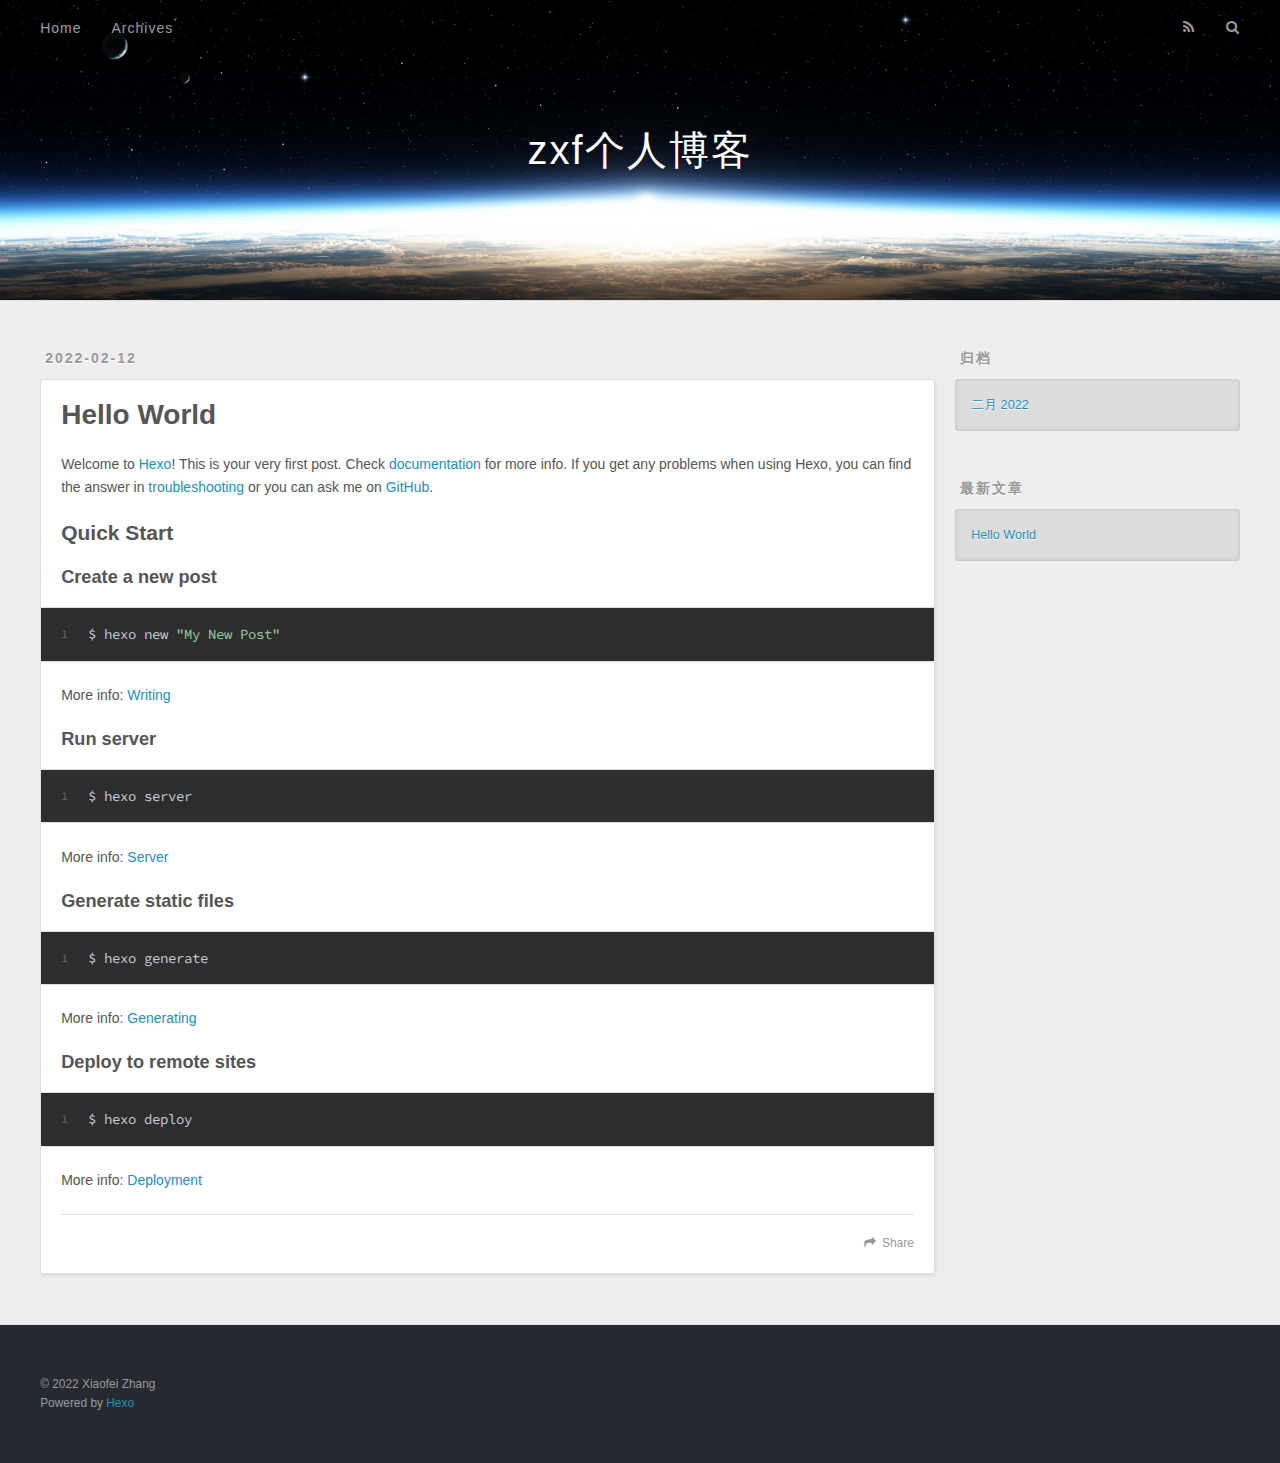
==== commit 0b263784: "Site updated: 2022-02-13 19:21:16" ====
--- a/index.html
+++ b/index.html
@@ -1,25 +1,12 @@
 <!DOCTYPE html>
-<html lang="zh-CN">
+<html>
 <head>
-  <meta charset="UTF-8">
-<meta name="viewport" content="width=device-width, initial-scale=1, maximum-scale=2">
-<meta name="theme-color" content="#222">
-<meta name="generator" content="Hexo 5.4.1">
-  <link rel="apple-touch-icon" sizes="180x180" href="/images/apple-touch-icon-next.png">
-  <link rel="icon" type="image/png" sizes="32x32" href="/images/favicon-32x32-next.png">
-  <link rel="icon" type="image/png" sizes="16x16" href="/images/favicon-16x16-next.png">
-  <link rel="mask-icon" href="/images/logo.svg" color="#222">
+  <meta charset="utf-8">
+  
 
-<link rel="stylesheet" href="/css/main.css">
-
-
-<link rel="stylesheet" href="/lib/font-awesome/css/all.min.css">
-
-<script id="hexo-configurations">
-    var NexT = window.NexT || {};
-    var CONFIG = {"hostname":"zxfblog.cn","root":"/","scheme":"Muse","version":"7.8.0","exturl":false,"sidebar":{"position":"left","display":"post","padding":18,"offset":12,"onmobile":false},"copycode":{"enable":false,"show_result":false,"style":null},"back2top":{"enable":true,"sidebar":false,"scrollpercent":false},"bookmark":{"enable":false,"color":"#222","save":"auto"},"fancybox":false,"mediumzoom":false,"lazyload":false,"pangu":false,"comments":{"style":"tabs","active":null,"storage":true,"lazyload":false,"nav":null},"algolia":{"hits":{"per_page":10},"labels":{"input_placeholder":"Search for Posts","hits_empty":"We didn't find any results for the search: ${query}","hits_stats":"${hits} results found in ${time} ms"}},"localsearch":{"enable":false,"trigger":"auto","top_n_per_article":1,"unescape":false,"preload":false},"motion":{"enable":true,"async":false,"transition":{"post_block":"fadeIn","post_header":"slideDownIn","post_body":"slideDownIn","coll_header":"slideLeftIn","sidebar":"slideUpIn"}}};
-  </script>
-
+  
+  <title>zxf个人博客</title>
+  <meta name="viewport" content="width=device-width, initial-scale=1, maximum-scale=1">
   <meta name="description" content="hello,every body!">
 <meta property="og:type" content="website">
 <meta property="og:title" content="zxf个人博客">
@@ -29,165 +16,79 @@
 <meta property="og:locale" content="zh_CN">
 <meta property="article:author" content="Xiaofei Zhang">
 <meta name="twitter:card" content="summary">
+  
+    <link rel="alternate" href="/atom.xml" title="zxf个人博客" type="application/atom+xml">
+  
+  
+    <link rel="icon" href="/favicon.png">
+  
+  
+    <link href="//fonts.googleapis.com/css?family=Source+Code+Pro" rel="stylesheet" type="text/css">
+  
+  
+<link rel="stylesheet" href="/css/style.css">
 
-<link rel="canonical" href="https://zxfblog.cn/">
+<meta name="generator" content="Hexo 5.4.1"></head>
 
-
-<script id="page-configurations">
-  // https://hexo.io/docs/variables.html
-  CONFIG.page = {
-    sidebar: "",
-    isHome : true,
-    isPost : false,
-    lang   : 'zh-CN'
-  };
-</script>
-
-  <title>zxf个人博客</title>
+<body>
+  <div id="container">
+    <div id="wrap">
+      <header id="header">
+  <div id="banner"></div>
+  <div id="header-outer" class="outer">
+    <div id="header-title" class="inner">
+      <h1 id="logo-wrap">
+        <a href="/" id="logo">zxf个人博客</a>
+      </h1>
+      
+    </div>
+    <div id="header-inner" class="inner">
+      <nav id="main-nav">
+        <a id="main-nav-toggle" class="nav-icon"></a>
+        
+          <a class="main-nav-link" href="/">Home</a>
+        
+          <a class="main-nav-link" href="/archives">Archives</a>
+        
+      </nav>
+      <nav id="sub-nav">
+        
+          <a id="nav-rss-link" class="nav-icon" href="/atom.xml" title="RSS Feed"></a>
+        
+        <a id="nav-search-btn" class="nav-icon" title="搜索"></a>
+      </nav>
+      <div id="search-form-wrap">
+        <form action="//google.com/search" method="get" accept-charset="UTF-8" class="search-form"><input type="search" name="q" class="search-form-input" placeholder="Search"><button type="submit" class="search-form-submit">&#xF002;</button><input type="hidden" name="sitesearch" value="https://zxfblog.cn"></form>
+      </div>
+    </div>
+  </div>
+</header>
+      <div class="outer">
+        <section id="main">
+  
+    <article id="post-hello-world" class="article article-type-post" itemscope itemprop="blogPost">
+  <div class="article-meta">
+    <a href="/2022/02/12/hello-world/" class="article-date">
+  <time datetime="2022-02-12T13:32:05.272Z" itemprop="datePublished">2022-02-12</time>
+</a>
+    
+  </div>
+  <div class="article-inner">
+    
+    
+      <header class="article-header">
+        
+  
+    <h1 itemprop="name">
+      <a class="article-title" href="/2022/02/12/hello-world/">Hello World</a>
+    </h1>
   
 
-
-
-
-
-
-  <noscript>
-  <style>
-  .use-motion .brand,
-  .use-motion .menu-item,
-  .sidebar-inner,
-  .use-motion .post-block,
-  .use-motion .pagination,
-  .use-motion .comments,
-  .use-motion .post-header,
-  .use-motion .post-body,
-  .use-motion .collection-header { opacity: initial; }
-
-  .use-motion .site-title,
-  .use-motion .site-subtitle {
-    opacity: initial;
-    top: initial;
-  }
-
-  .use-motion .logo-line-before i { left: initial; }
-  .use-motion .logo-line-after i { right: initial; }
-  </style>
-</noscript>
-
-</head>
-
-<body itemscope itemtype="http://schema.org/WebPage">
-  <div class="container use-motion">
-    <div class="headband"></div>
-
-    <header class="header" itemscope itemtype="http://schema.org/WPHeader">
-      <div class="header-inner"><div class="site-brand-container">
-  <div class="site-nav-toggle">
-    <div class="toggle" aria-label="切换导航栏">
-      <span class="toggle-line toggle-line-first"></span>
-      <span class="toggle-line toggle-line-middle"></span>
-      <span class="toggle-line toggle-line-last"></span>
-    </div>
-  </div>
-
-  <div class="site-meta">
-
-    <a href="/" class="brand" rel="start">
-      <span class="logo-line-before"><i></i></span>
-      <h1 class="site-title">zxf个人博客</h1>
-      <span class="logo-line-after"><i></i></span>
-    </a>
-      <p class="site-subtitle" itemprop="description">程序员上辈子都是折翼的天使</p>
-  </div>
-
-  <div class="site-nav-right">
-    <div class="toggle popup-trigger">
-    </div>
-  </div>
-</div>
-
-
-
-
-<nav class="site-nav">
-  <ul id="menu" class="main-menu menu">
-        <li class="menu-item menu-item-home">
-
-    <a href="/" rel="section"><i class="fa fa-home fa-fw"></i>首页</a>
-
-  </li>
-        <li class="menu-item menu-item-archives">
-
-    <a href="/archives/" rel="section"><i class="fa fa-archive fa-fw"></i>归档</a>
-
-  </li>
-  </ul>
-</nav>
-
-
-
-
-</div>
-    </header>
-
+      </header>
     
-  <div class="back-to-top">
-    <i class="fa fa-arrow-up"></i>
-    <span>0%</span>
-  </div>
-
-
-    <main class="main">
-      <div class="main-inner">
-        <div class="content-wrap">
-          
-
-          <div class="content index posts-expand">
-            
+    <div class="article-entry" itemprop="articleBody">
       
-  
-  
-  <article itemscope itemtype="http://schema.org/Article" class="post-block" lang="zh-CN">
-    <link itemprop="mainEntityOfPage" href="https://zxfblog.cn/2022/02/12/hello-world/">
-
-    <span hidden itemprop="author" itemscope itemtype="http://schema.org/Person">
-      <meta itemprop="image" content="/images/avatar.gif">
-      <meta itemprop="name" content="Xiaofei Zhang">
-      <meta itemprop="description" content="hello,every body!">
-    </span>
-
-    <span hidden itemprop="publisher" itemscope itemtype="http://schema.org/Organization">
-      <meta itemprop="name" content="zxf个人博客">
-    </span>
-      <header class="post-header">
-        <h2 class="post-title" itemprop="name headline">
-          
-            <a href="/2022/02/12/hello-world/" class="post-title-link" itemprop="url">Hello World</a>
-        </h2>
-
-        <div class="post-meta">
-            <span class="post-meta-item">
-              <span class="post-meta-item-icon">
-                <i class="far fa-calendar"></i>
-              </span>
-              <span class="post-meta-item-text">发表于</span>
-              
-
-              <time title="创建时间：2022-02-12 21:32:05 / 修改时间：21:31:08" itemprop="dateCreated datePublished" datetime="2022-02-12T21:32:05+08:00">2022-02-12</time>
-            </span>
-
-          
-
-        </div>
-      </header>
-
-    
-    
-    
-    <div class="post-body" itemprop="articleBody">
-
-      
-          <p>Welcome to <a target="_blank" rel="noopener" href="https://hexo.io/">Hexo</a>! This is your very first post. Check <a target="_blank" rel="noopener" href="https://hexo.io/docs/">documentation</a> for more info. If you get any problems when using Hexo, you can find the answer in <a target="_blank" rel="noopener" href="https://hexo.io/docs/troubleshooting.html">troubleshooting</a> or you can ask me on <a target="_blank" rel="noopener" href="https://github.com/hexojs/hexo/issues">GitHub</a>.</p>
+        <p>Welcome to <a target="_blank" rel="noopener" href="https://hexo.io/">Hexo</a>! This is your very first post. Check <a target="_blank" rel="noopener" href="https://hexo.io/docs/">documentation</a> for more info. If you get any problems when using Hexo, you can find the answer in <a target="_blank" rel="noopener" href="https://hexo.io/docs/troubleshooting.html">troubleshooting</a> or you can ask me on <a target="_blank" rel="noopener" href="https://github.com/hexojs/hexo/issues">GitHub</a>.</p>
 <h2 id="Quick-Start"><a href="#Quick-Start" class="headerlink" title="Quick Start"></a>Quick Start</h2><h3 id="Create-a-new-post"><a href="#Create-a-new-post" class="headerlink" title="Create a new post"></a>Create a new post</h3><figure class="highlight bash"><table><tr><td class="gutter"><pre><span class="line">1</span><br></pre></td><td class="code"><pre><span class="line">$ hexo new <span class="string">&quot;My New Post&quot;</span></span><br></pre></td></tr></table></figure>
 
 <p>More info: <a target="_blank" rel="noopener" href="https://hexo.io/docs/writing.html">Writing</a></p>
@@ -203,171 +104,95 @@
 
       
     </div>
-
-    
-    
-    
-      <footer class="post-footer">
-        <div class="post-eof"></div>
-      </footer>
-  </article>
+    <footer class="article-footer">
+      <a data-url="https://zxfblog.cn/2022/02/12/hello-world/" data-id="ckzl6fump00007c7kdoqp4l3z" class="article-share-link">Share</a>
+      
+      
+    </footer>
+  </div>
   
-  
-  
+</article>
 
 
   
 
 
+</section>
+        
+          <aside id="sidebar">
+  
+    
 
-          </div>
-          
+  
+    
 
-<script>
-  window.addEventListener('tabs:register', () => {
-    let { activeClass } = CONFIG.comments;
-    if (CONFIG.comments.storage) {
-      activeClass = localStorage.getItem('comments_active') || activeClass;
-    }
-    if (activeClass) {
-      let activeTab = document.querySelector(`a[href="#comment-${activeClass}"]`);
-      if (activeTab) {
-        activeTab.click();
-      }
-    }
-  });
-  if (CONFIG.comments.storage) {
-    window.addEventListener('tabs:click', event => {
-      if (!event.target.matches('.tabs-comment .tab-content .tab-pane')) return;
-      let commentClass = event.target.classList[1];
-      localStorage.setItem('comments_active', commentClass);
-    });
-  }
-</script>
-
-        </div>
-          
   
-  <div class="toggle sidebar-toggle">
-    <span class="toggle-line toggle-line-first"></span>
-    <span class="toggle-line toggle-line-middle"></span>
-    <span class="toggle-line toggle-line-last"></span>
+    
+  
+    
+  <div class="widget-wrap">
+    <h3 class="widget-title">归档</h3>
+    <div class="widget">
+      <ul class="archive-list"><li class="archive-list-item"><a class="archive-list-link" href="/archives/2022/02/">二月 2022</a></li></ul>
+    </div>
   </div>
 
-  <aside class="sidebar">
-    <div class="sidebar-inner">
 
-      <ul class="sidebar-nav motion-element">
-        <li class="sidebar-nav-toc">
-          文章目录
-        </li>
-        <li class="sidebar-nav-overview">
-          站点概览
-        </li>
+  
+    
+  <div class="widget-wrap">
+    <h3 class="widget-title">最新文章</h3>
+    <div class="widget">
+      <ul>
+        
+          <li>
+            <a href="/2022/02/12/hello-world/">Hello World</a>
+          </li>
+        
       </ul>
+    </div>
+  </div>
 
-      <!--noindex-->
-      <div class="post-toc-wrap sidebar-panel">
+  
+</aside>
+        
       </div>
-      <!--/noindex-->
+      <footer id="footer">
+  
+  <div class="outer">
+    <div id="footer-info" class="inner">
+      &copy; 2022 Xiaofei Zhang<br>
+      Powered by <a href="http://hexo.io/" target="_blank">Hexo</a>
+    </div>
+  </div>
+</footer>
+    </div>
+    <nav id="mobile-nav">
+  
+    <a href="/" class="mobile-nav-link">Home</a>
+  
+    <a href="/archives" class="mobile-nav-link">Archives</a>
+  
+</nav>
+    
 
-      <div class="site-overview-wrap sidebar-panel">
-        <div class="site-author motion-element" itemprop="author" itemscope itemtype="http://schema.org/Person">
-  <p class="site-author-name" itemprop="name">Xiaofei Zhang</p>
-  <div class="site-description" itemprop="description">hello,every body!</div>
-</div>
-<div class="site-state-wrap motion-element">
-  <nav class="site-state">
-      <div class="site-state-item site-state-posts">
-          <a href="/archives/">
-        
-          <span class="site-state-item-count">1</span>
-          <span class="site-state-item-name">日志</span>
-        </a>
-      </div>
-  </nav>
-</div>
+<script src="//ajax.googleapis.com/ajax/libs/jquery/2.0.3/jquery.min.js"></script>
 
 
+  
+<link rel="stylesheet" href="/fancybox/jquery.fancybox.css">
 
-      </div>
-
-    </div>
-  </aside>
-  <div id="sidebar-dimmer"></div>
-
-
-      </div>
-    </main>
-
-    <footer class="footer">
-      <div class="footer-inner">
-        
-
-        
-
-<div class="copyright">
   
-  &copy; 
-  <span itemprop="copyrightYear">2022</span>
-  <span class="with-love">
-    <i class="fa fa-heart"></i>
-  </span>
-  <span class="author" itemprop="copyrightHolder">Xiaofei Zhang</span>
-</div>
-  <div class="powered-by">由 <a href="https://hexo.io/" class="theme-link" rel="noopener" target="_blank">Hexo</a> & <a href="https://muse.theme-next.org/" class="theme-link" rel="noopener" target="_blank">NexT.Muse</a> 强力驱动
-  </div>
-
-        
+<script src="/fancybox/jquery.fancybox.pack.js"></script>
 
 
 
 
+<script src="/js/script.js"></script>
 
 
 
 
-      </div>
-    </footer>
   </div>
-
-  
-  <script src="/lib/anime.min.js"></script>
-  <script src="/lib/velocity/velocity.min.js"></script>
-  <script src="/lib/velocity/velocity.ui.min.js"></script>
-
-<script src="/js/utils.js"></script>
-
-<script src="/js/motion.js"></script>
-
-
-<script src="/js/schemes/muse.js"></script>
-
-
-<script src="/js/next-boot.js"></script>
-
-
-
-
-  
-
-
-
-
-
-
-
-
-
-
-
-
-
-
-
-  
-
-  
-
 </body>
-</html>
+</html>--- a/css/style.css
+++ b/css/style.css
@@ -0,0 +1,1374 @@
+body {
+  width: 100%;
+}
+body:before,
+body:after {
+  content: "";
+  display: table;
+}
+body:after {
+  clear: both;
+}
+html,
+body,
+div,
+span,
+applet,
+object,
+iframe,
+h1,
+h2,
+h3,
+h4,
+h5,
+h6,
+p,
+blockquote,
+pre,
+a,
+abbr,
+acronym,
+address,
+big,
+cite,
+code,
+del,
+dfn,
+em,
+img,
+ins,
+kbd,
+q,
+s,
+samp,
+small,
+strike,
+strong,
+sub,
+sup,
+tt,
+var,
+dl,
+dt,
+dd,
+ol,
+ul,
+li,
+fieldset,
+form,
+label,
+legend,
+table,
+caption,
+tbody,
+tfoot,
+thead,
+tr,
+th,
+td {
+  margin: 0;
+  padding: 0;
+  border: 0;
+  outline: 0;
+  font-weight: inherit;
+  font-style: inherit;
+  font-family: inherit;
+  font-size: 100%;
+  vertical-align: baseline;
+}
+body {
+  line-height: 1;
+  color: #000;
+  background: #fff;
+}
+ol,
+ul {
+  list-style: none;
+}
+table {
+  border-collapse: separate;
+  border-spacing: 0;
+  vertical-align: middle;
+}
+caption,
+th,
+td {
+  text-align: left;
+  font-weight: normal;
+  vertical-align: middle;
+}
+a img {
+  border: none;
+}
+input,
+button {
+  margin: 0;
+  padding: 0;
+}
+input::-moz-focus-inner,
+button::-moz-focus-inner {
+  border: 0;
+  padding: 0;
+}
+@font-face {
+  font-family: FontAwesome;
+  font-style: normal;
+  font-weight: normal;
+  src: url("fonts/fontawesome-webfont.eot?v=#4.0.3");
+  src: url("fonts/fontawesome-webfont.eot?#iefix&v=#4.0.3") format("embedded-opentype"), url("fonts/fontawesome-webfont.woff?v=#4.0.3") format("woff"), url("fonts/fontawesome-webfont.ttf?v=#4.0.3") format("truetype"), url("fonts/fontawesome-webfont.svg#fontawesomeregular?v=#4.0.3") format("svg");
+}
+html,
+body,
+#container {
+  height: 100%;
+}
+body {
+  background: #eee;
+  font: 14px -apple-system, BlinkMacSystemFont, "Segoe UI", "Roboto", "Oxygen", "Ubuntu", "Cantarell", "Fira Sans", "Droid Sans", "Helvetica Neue", sans-serif;
+  -webkit-text-size-adjust: 100%;
+}
+.outer {
+  max-width: 1220px;
+  margin: 0 auto;
+  padding: 0 20px;
+}
+.outer:before,
+.outer:after {
+  content: "";
+  display: table;
+}
+.outer:after {
+  clear: both;
+}
+.inner {
+  display: inline;
+  float: left;
+  width: 98.33333333333333%;
+  margin: 0 0.833333333333333%;
+}
+.left,
+.alignleft {
+  float: left;
+}
+.right,
+.alignright {
+  float: right;
+}
+.clear {
+  clear: both;
+}
+#container {
+  position: relative;
+}
+.mobile-nav-on {
+  overflow: hidden;
+}
+#wrap {
+  height: 100%;
+  width: 100%;
+  position: absolute;
+  top: 0;
+  left: 0;
+  -webkit-transition: 0.2s ease-out;
+  -moz-transition: 0.2s ease-out;
+  -ms-transition: 0.2s ease-out;
+  transition: 0.2s ease-out;
+  z-index: 1;
+  background: #eee;
+}
+.mobile-nav-on #wrap {
+  left: 280px;
+}
+@media screen and (min-width: 768px) {
+  #main {
+    display: inline;
+    float: left;
+    width: 73.33333333333333%;
+    margin: 0 0.833333333333333%;
+  }
+}
+.article-date,
+.article-category-link,
+.archive-year,
+.widget-title {
+  text-decoration: none;
+  text-transform: uppercase;
+  letter-spacing: 2px;
+  color: #999;
+  margin-bottom: 1em;
+  margin-left: 5px;
+  line-height: 1em;
+  text-shadow: 0 1px #fff;
+  font-weight: bold;
+}
+.article-inner,
+.archive-article-inner {
+  background: #fff;
+  -webkit-box-shadow: 1px 2px 3px #ddd;
+  box-shadow: 1px 2px 3px #ddd;
+  border: 1px solid #ddd;
+  border-radius: 3px;
+}
+.article-entry h1,
+.widget h1 {
+  font-size: 2em;
+}
+.article-entry h2,
+.widget h2 {
+  font-size: 1.5em;
+}
+.article-entry h3,
+.widget h3 {
+  font-size: 1.3em;
+}
+.article-entry h4,
+.widget h4 {
+  font-size: 1.2em;
+}
+.article-entry h5,
+.widget h5 {
+  font-size: 1em;
+}
+.article-entry h6,
+.widget h6 {
+  font-size: 1em;
+  color: #999;
+}
+.article-entry hr,
+.widget hr {
+  border: 1px dashed #ddd;
+}
+.article-entry strong,
+.widget strong {
+  font-weight: bold;
+}
+.article-entry em,
+.widget em,
+.article-entry cite,
+.widget cite {
+  font-style: italic;
+}
+.article-entry sup,
+.widget sup,
+.article-entry sub,
+.widget sub {
+  font-size: 0.75em;
+  line-height: 0;
+  position: relative;
+  vertical-align: baseline;
+}
+.article-entry sup,
+.widget sup {
+  top: -0.5em;
+}
+.article-entry sub,
+.widget sub {
+  bottom: -0.2em;
+}
+.article-entry small,
+.widget small {
+  font-size: 0.85em;
+}
+.article-entry acronym,
+.widget acronym,
+.article-entry abbr,
+.widget abbr {
+  border-bottom: 1px dotted;
+}
+.article-entry ul,
+.widget ul,
+.article-entry ol,
+.widget ol,
+.article-entry dl,
+.widget dl {
+  margin: 0 20px;
+  line-height: 1.6em;
+}
+.article-entry ul ul,
+.widget ul ul,
+.article-entry ol ul,
+.widget ol ul,
+.article-entry ul ol,
+.widget ul ol,
+.article-entry ol ol,
+.widget ol ol {
+  margin-top: 0;
+  margin-bottom: 0;
+}
+.article-entry ul,
+.widget ul {
+  list-style: disc;
+}
+.article-entry ol,
+.widget ol {
+  list-style: decimal;
+}
+.article-entry dt,
+.widget dt {
+  font-weight: bold;
+}
+#header {
+  height: 300px;
+  position: relative;
+  border-bottom: 1px solid #ddd;
+}
+#header:before,
+#header:after {
+  content: "";
+  position: absolute;
+  left: 0;
+  right: 0;
+  height: 40px;
+}
+#header:before {
+  top: 0;
+  background: -webkit-linear-gradient(rgba(0,0,0,0.2), transparent);
+  background: -moz-linear-gradient(rgba(0,0,0,0.2), transparent);
+  background: -ms-linear-gradient(rgba(0,0,0,0.2), transparent);
+  background: linear-gradient(rgba(0,0,0,0.2), transparent);
+}
+#header:after {
+  bottom: 0;
+  background: -webkit-linear-gradient(transparent, rgba(0,0,0,0.2));
+  background: -moz-linear-gradient(transparent, rgba(0,0,0,0.2));
+  background: -ms-linear-gradient(transparent, rgba(0,0,0,0.2));
+  background: linear-gradient(transparent, rgba(0,0,0,0.2));
+}
+#header-outer {
+  height: 100%;
+  position: relative;
+}
+#header-inner {
+  position: relative;
+  overflow: hidden;
+}
+#banner {
+  position: absolute;
+  top: 0;
+  left: 0;
+  width: 100%;
+  height: 100%;
+  background: url("images/banner.jpg") center #000;
+  -webkit-background-size: cover;
+  -moz-background-size: cover;
+  background-size: cover;
+  z-index: -1;
+}
+#header-title {
+  text-align: center;
+  height: 40px;
+  position: absolute;
+  top: 50%;
+  left: 0;
+  margin-top: -20px;
+}
+#logo,
+#subtitle {
+  text-decoration: none;
+  color: #fff;
+  font-weight: 300;
+  text-shadow: 0 1px 4px rgba(0,0,0,0.3);
+}
+#logo {
+  font-size: 40px;
+  line-height: 40px;
+  letter-spacing: 2px;
+}
+#subtitle {
+  font-size: 16px;
+  line-height: 16px;
+  letter-spacing: 1px;
+}
+#subtitle-wrap {
+  margin-top: 16px;
+}
+#main-nav {
+  float: left;
+  margin-left: -15px;
+}
+.nav-icon,
+.main-nav-link {
+  float: left;
+  color: #fff;
+  opacity: 0.6;
+  text-decoration: none;
+  text-shadow: 0 1px rgba(0,0,0,0.2);
+  -webkit-transition: opacity 0.2s;
+  -moz-transition: opacity 0.2s;
+  -ms-transition: opacity 0.2s;
+  transition: opacity 0.2s;
+  display: block;
+  padding: 20px 15px;
+}
+.nav-icon:hover,
+.main-nav-link:hover {
+  opacity: 1;
+}
+.nav-icon {
+  font-family: FontAwesome;
+  text-align: center;
+  font-size: 14px;
+  width: 14px;
+  height: 14px;
+  padding: 20px 15px;
+  position: relative;
+  cursor: pointer;
+}
+.main-nav-link {
+  font-weight: 300;
+  letter-spacing: 1px;
+}
+@media screen and (max-width: 479px) {
+  .main-nav-link {
+    display: none;
+  }
+}
+#main-nav-toggle {
+  display: none;
+}
+#main-nav-toggle:before {
+  content: "\f0c9";
+}
+@media screen and (max-width: 479px) {
+  #main-nav-toggle {
+    display: block;
+  }
+}
+#sub-nav {
+  float: right;
+  margin-right: -15px;
+}
+#nav-rss-link:before {
+  content: "\f09e";
+}
+#nav-search-btn:before {
+  content: "\f002";
+}
+#search-form-wrap {
+  position: absolute;
+  top: 15px;
+  width: 150px;
+  height: 30px;
+  right: -150px;
+  opacity: 0;
+  -webkit-transition: 0.2s ease-out;
+  -moz-transition: 0.2s ease-out;
+  -ms-transition: 0.2s ease-out;
+  transition: 0.2s ease-out;
+}
+#search-form-wrap.on {
+  opacity: 1;
+  right: 0;
+}
+@media screen and (max-width: 479px) {
+  #search-form-wrap {
+    width: 100%;
+    right: -100%;
+  }
+}
+.search-form {
+  position: absolute;
+  top: 0;
+  left: 0;
+  right: 0;
+  background: #fff;
+  padding: 5px 15px;
+  border-radius: 15px;
+  -webkit-box-shadow: 0 0 10px rgba(0,0,0,0.3);
+  box-shadow: 0 0 10px rgba(0,0,0,0.3);
+}
+.search-form-input {
+  border: none;
+  background: none;
+  color: #555;
+  width: 100%;
+  font: 13px -apple-system, BlinkMacSystemFont, "Segoe UI", "Roboto", "Oxygen", "Ubuntu", "Cantarell", "Fira Sans", "Droid Sans", "Helvetica Neue", sans-serif;
+  outline: none;
+}
+.search-form-input::-webkit-search-results-decoration,
+.search-form-input::-webkit-search-cancel-button {
+  -webkit-appearance: none;
+}
+.search-form-submit {
+  position: absolute;
+  top: 50%;
+  right: 10px;
+  margin-top: -7px;
+  font: 13px FontAwesome;
+  border: none;
+  background: none;
+  color: #bbb;
+  cursor: pointer;
+}
+.search-form-submit:hover,
+.search-form-submit:focus {
+  color: #777;
+}
+.article {
+  margin: 50px 0;
+}
+.article-inner {
+  overflow: hidden;
+}
+.article-meta:before,
+.article-meta:after {
+  content: "";
+  display: table;
+}
+.article-meta:after {
+  clear: both;
+}
+.article-date {
+  float: left;
+}
+.article-category {
+  float: left;
+  line-height: 1em;
+  color: #ccc;
+  text-shadow: 0 1px #fff;
+  margin-left: 8px;
+}
+.article-category:before {
+  content: "\2022";
+}
+.article-category-link {
+  margin: 0 12px 1em;
+}
+.article-header {
+  padding: 20px 20px 0;
+}
+.article-title {
+  text-decoration: none;
+  font-size: 2em;
+  font-weight: bold;
+  color: #555;
+  line-height: 1.1em;
+  -webkit-transition: color 0.2s;
+  -moz-transition: color 0.2s;
+  -ms-transition: color 0.2s;
+  transition: color 0.2s;
+}
+a.article-title:hover {
+  color: #258fb8;
+}
+.article-entry {
+  color: #555;
+  padding: 0 20px;
+}
+.article-entry:before,
+.article-entry:after {
+  content: "";
+  display: table;
+}
+.article-entry:after {
+  clear: both;
+}
+.article-entry p,
+.article-entry table {
+  line-height: 1.6em;
+  margin: 1.6em 0;
+}
+.article-entry h1,
+.article-entry h2,
+.article-entry h3,
+.article-entry h4,
+.article-entry h5,
+.article-entry h6 {
+  font-weight: bold;
+}
+.article-entry h1,
+.article-entry h2,
+.article-entry h3,
+.article-entry h4,
+.article-entry h5,
+.article-entry h6 {
+  line-height: 1.1em;
+  margin: 1.1em 0;
+}
+.article-entry a {
+  color: #258fb8;
+  text-decoration: none;
+}
+.article-entry a:hover {
+  text-decoration: underline;
+}
+.article-entry ul,
+.article-entry ol,
+.article-entry dl {
+  margin-top: 1.6em;
+  margin-bottom: 1.6em;
+}
+.article-entry img,
+.article-entry video {
+  max-width: 100%;
+  height: auto;
+  display: block;
+  margin: auto;
+}
+.article-entry iframe {
+  border: none;
+}
+.article-entry table {
+  width: 100%;
+  border-collapse: collapse;
+  border-spacing: 0;
+}
+.article-entry th {
+  font-weight: bold;
+  border-bottom: 3px solid #ddd;
+  padding-bottom: 0.5em;
+}
+.article-entry td {
+  border-bottom: 1px solid #ddd;
+  padding: 10px 0;
+}
+.article-entry blockquote {
+  font-family: Georgia, "Times New Roman", serif;
+  font-size: 1.4em;
+  margin: 1.6em 20px;
+  text-align: center;
+}
+.article-entry blockquote footer {
+  font-size: 14px;
+  margin: 1.6em 0;
+  font-family: -apple-system, BlinkMacSystemFont, "Segoe UI", "Roboto", "Oxygen", "Ubuntu", "Cantarell", "Fira Sans", "Droid Sans", "Helvetica Neue", sans-serif;
+}
+.article-entry blockquote footer cite:before {
+  content: "—";
+  padding: 0 0.5em;
+}
+.article-entry .pullquote {
+  text-align: left;
+  width: 45%;
+  margin: 0;
+}
+.article-entry .pullquote.left {
+  margin-left: 0.5em;
+  margin-right: 1em;
+}
+.article-entry .pullquote.right {
+  margin-right: 0.5em;
+  margin-left: 1em;
+}
+.article-entry .caption {
+  color: #999;
+  display: block;
+  font-size: 0.9em;
+  margin-top: 0.5em;
+  position: relative;
+  text-align: center;
+}
+.article-entry .video-container {
+  position: relative;
+  padding-top: 56.25%;
+  height: 0;
+  overflow: hidden;
+}
+.article-entry .video-container iframe,
+.article-entry .video-container object,
+.article-entry .video-container embed {
+  position: absolute;
+  top: 0;
+  left: 0;
+  width: 100%;
+  height: 100%;
+  margin-top: 0;
+}
+.article-more-link a {
+  display: inline-block;
+  line-height: 1em;
+  padding: 6px 15px;
+  border-radius: 15px;
+  background: #eee;
+  color: #999;
+  text-shadow: 0 1px #fff;
+  text-decoration: none;
+}
+.article-more-link a:hover {
+  background: #258fb8;
+  color: #fff;
+  text-decoration: none;
+  text-shadow: 0 1px #1e7293;
+}
+.article-footer {
+  font-size: 0.85em;
+  line-height: 1.6em;
+  border-top: 1px solid #ddd;
+  padding-top: 1.6em;
+  margin: 0 20px 20px;
+}
+.article-footer:before,
+.article-footer:after {
+  content: "";
+  display: table;
+}
+.article-footer:after {
+  clear: both;
+}
+.article-footer a {
+  color: #999;
+  text-decoration: none;
+}
+.article-footer a:hover {
+  color: #555;
+}
+.article-tag-list-item {
+  float: left;
+  margin-right: 10px;
+}
+.article-tag-list-link:before {
+  content: "#";
+}
+.article-comment-link {
+  float: right;
+}
+.article-comment-link:before {
+  content: "\f075";
+  font-family: FontAwesome;
+  padding-right: 8px;
+}
+.article-share-link {
+  cursor: pointer;
+  float: right;
+  margin-left: 20px;
+}
+.article-share-link:before {
+  content: "\f064";
+  font-family: FontAwesome;
+  padding-right: 6px;
+}
+#article-nav {
+  position: relative;
+}
+#article-nav:before,
+#article-nav:after {
+  content: "";
+  display: table;
+}
+#article-nav:after {
+  clear: both;
+}
+@media screen and (min-width: 768px) {
+  #article-nav {
+    margin: 50px 0;
+  }
+  #article-nav:before {
+    width: 8px;
+    height: 8px;
+    position: absolute;
+    top: 50%;
+    left: 50%;
+    margin-top: -4px;
+    margin-left: -4px;
+    content: "";
+    border-radius: 50%;
+    background: #ddd;
+    -webkit-box-shadow: 0 1px 2px #fff;
+    box-shadow: 0 1px 2px #fff;
+  }
+}
+.article-nav-link-wrap {
+  text-decoration: none;
+  text-shadow: 0 1px #fff;
+  color: #999;
+  -webkit-box-sizing: border-box;
+  -moz-box-sizing: border-box;
+  box-sizing: border-box;
+  margin-top: 50px;
+  text-align: center;
+  display: block;
+}
+.article-nav-link-wrap:hover {
+  color: #555;
+}
+@media screen and (min-width: 768px) {
+  .article-nav-link-wrap {
+    width: 50%;
+    margin-top: 0;
+  }
+}
+@media screen and (min-width: 768px) {
+  #article-nav-newer {
+    float: left;
+    text-align: right;
+    padding-right: 20px;
+  }
+}
+@media screen and (min-width: 768px) {
+  #article-nav-older {
+    float: right;
+    text-align: left;
+    padding-left: 20px;
+  }
+}
+.article-nav-caption {
+  text-transform: uppercase;
+  letter-spacing: 2px;
+  color: #ddd;
+  line-height: 1em;
+  font-weight: bold;
+}
+#article-nav-newer .article-nav-caption {
+  margin-right: -2px;
+}
+.article-nav-title {
+  font-size: 0.85em;
+  line-height: 1.6em;
+  margin-top: 0.5em;
+}
+.article-share-box {
+  position: absolute;
+  display: none;
+  background: #fff;
+  -webkit-box-shadow: 1px 2px 10px rgba(0,0,0,0.2);
+  box-shadow: 1px 2px 10px rgba(0,0,0,0.2);
+  border-radius: 3px;
+  margin-left: -145px;
+  overflow: hidden;
+  z-index: 1;
+}
+.article-share-box.on {
+  display: block;
+}
+.article-share-input {
+  width: 100%;
+  background: none;
+  -webkit-box-sizing: border-box;
+  -moz-box-sizing: border-box;
+  box-sizing: border-box;
+  font: 14px -apple-system, BlinkMacSystemFont, "Segoe UI", "Roboto", "Oxygen", "Ubuntu", "Cantarell", "Fira Sans", "Droid Sans", "Helvetica Neue", sans-serif;
+  padding: 0 15px;
+  color: #555;
+  outline: none;
+  border: 1px solid #ddd;
+  border-radius: 3px 3px 0 0;
+  height: 36px;
+  line-height: 36px;
+}
+.article-share-links {
+  background: #eee;
+}
+.article-share-links:before,
+.article-share-links:after {
+  content: "";
+  display: table;
+}
+.article-share-links:after {
+  clear: both;
+}
+.article-share-twitter,
+.article-share-facebook,
+.article-share-pinterest,
+.article-share-google {
+  width: 50px;
+  height: 36px;
+  display: block;
+  float: left;
+  position: relative;
+  color: #999;
+  text-shadow: 0 1px #fff;
+}
+.article-share-twitter:before,
+.article-share-facebook:before,
+.article-share-pinterest:before,
+.article-share-google:before {
+  font-size: 20px;
+  font-family: FontAwesome;
+  width: 20px;
+  height: 20px;
+  position: absolute;
+  top: 50%;
+  left: 50%;
+  margin-top: -10px;
+  margin-left: -10px;
+  text-align: center;
+}
+.article-share-twitter:hover,
+.article-share-facebook:hover,
+.article-share-pinterest:hover,
+.article-share-google:hover {
+  color: #fff;
+}
+.article-share-twitter:before {
+  content: "\f099";
+}
+.article-share-twitter:hover {
+  background: #00aced;
+  text-shadow: 0 1px #008abe;
+}
+.article-share-facebook:before {
+  content: "\f09a";
+}
+.article-share-facebook:hover {
+  background: #3b5998;
+  text-shadow: 0 1px #2f477a;
+}
+.article-share-pinterest:before {
+  content: "\f0d2";
+}
+.article-share-pinterest:hover {
+  background: #cb2027;
+  text-shadow: 0 1px #a21a1f;
+}
+.article-share-google:before {
+  content: "\f0d5";
+}
+.article-share-google:hover {
+  background: #dd4b39;
+  text-shadow: 0 1px #be3221;
+}
+.article-gallery {
+  background: #000;
+  position: relative;
+}
+.article-gallery-photos {
+  position: relative;
+  overflow: hidden;
+}
+.article-gallery-img {
+  display: none;
+  max-width: 100%;
+}
+.article-gallery-img:first-child {
+  display: block;
+}
+.article-gallery-img.loaded {
+  position: absolute;
+  display: block;
+}
+.article-gallery-img img {
+  display: block;
+  max-width: 100%;
+  margin: 0 auto;
+}
+#comments {
+  background: #fff;
+  -webkit-box-shadow: 1px 2px 3px #ddd;
+  box-shadow: 1px 2px 3px #ddd;
+  padding: 20px;
+  border: 1px solid #ddd;
+  border-radius: 3px;
+  margin: 50px 0;
+}
+#comments a {
+  color: #258fb8;
+}
+.archives-wrap {
+  margin: 50px 0;
+}
+.archives:before,
+.archives:after {
+  content: "";
+  display: table;
+}
+.archives:after {
+  clear: both;
+}
+.archive-year-wrap {
+  margin-bottom: 1em;
+}
+.archives {
+  -webkit-column-gap: 10px;
+  -moz-column-gap: 10px;
+  column-gap: 10px;
+}
+@media screen and (min-width: 480px) and (max-width: 767px) {
+  .archives {
+    -webkit-column-count: 2;
+    -moz-column-count: 2;
+    column-count: 2;
+  }
+}
+@media screen and (min-width: 768px) {
+  .archives {
+    -webkit-column-count: 3;
+    -moz-column-count: 3;
+    column-count: 3;
+  }
+}
+.archive-article {
+  -webkit-column-break-inside: avoid;
+  page-break-inside: avoid;
+  overflow: hidden;
+  break-inside: avoid-column;
+}
+.archive-article-inner {
+  padding: 10px;
+  margin-bottom: 15px;
+}
+.archive-article-title {
+  text-decoration: none;
+  font-weight: bold;
+  color: #555;
+  -webkit-transition: color 0.2s;
+  -moz-transition: color 0.2s;
+  -ms-transition: color 0.2s;
+  transition: color 0.2s;
+  line-height: 1.6em;
+}
+.archive-article-title:hover {
+  color: #258fb8;
+}
+.archive-article-footer {
+  margin-top: 1em;
+}
+.archive-article-date {
+  color: #999;
+  text-decoration: none;
+  font-size: 0.85em;
+  line-height: 1em;
+  margin-bottom: 0.5em;
+  display: block;
+}
+#page-nav {
+  margin: 50px auto;
+  background: #fff;
+  -webkit-box-shadow: 1px 2px 3px #ddd;
+  box-shadow: 1px 2px 3px #ddd;
+  border: 1px solid #ddd;
+  border-radius: 3px;
+  text-align: center;
+  color: #999;
+  overflow: hidden;
+}
+#page-nav:before,
+#page-nav:after {
+  content: "";
+  display: table;
+}
+#page-nav:after {
+  clear: both;
+}
+#page-nav a,
+#page-nav span {
+  padding: 10px 20px;
+  line-height: 1;
+  height: 2ex;
+}
+#page-nav a {
+  color: #999;
+  text-decoration: none;
+}
+#page-nav a:hover {
+  background: #999;
+  color: #fff;
+}
+#page-nav .prev {
+  float: left;
+}
+#page-nav .next {
+  float: right;
+}
+#page-nav .page-number {
+  display: inline-block;
+}
+@media screen and (max-width: 479px) {
+  #page-nav .page-number {
+    display: none;
+  }
+}
+#page-nav .current {
+  color: #555;
+  font-weight: bold;
+}
+#page-nav .space {
+  color: #ddd;
+}
+#footer {
+  background: #262a30;
+  padding: 50px 0;
+  border-top: 1px solid #ddd;
+  color: #999;
+}
+#footer a {
+  color: #258fb8;
+  text-decoration: none;
+}
+#footer a:hover {
+  text-decoration: underline;
+}
+#footer-info {
+  line-height: 1.6em;
+  font-size: 0.85em;
+}
+.article-entry pre,
+.article-entry .highlight {
+  background: #2d2d2d;
+  margin: 0 -20px;
+  padding: 15px 20px;
+  border-style: solid;
+  border-color: #ddd;
+  border-width: 1px 0;
+  overflow: auto;
+  color: #ccc;
+  line-height: 22.400000000000002px;
+}
+.article-entry .highlight .gutter pre,
+.article-entry .gist .gist-file .gist-data .line-numbers {
+  color: #666;
+  font-size: 0.85em;
+}
+.article-entry pre,
+.article-entry code {
+  font-family: "Source Code Pro", Consolas, Monaco, Menlo, Consolas, monospace;
+}
+.article-entry code {
+  background: #eee;
+  text-shadow: 0 1px #fff;
+  padding: 0 0.3em;
+}
+.article-entry pre code {
+  background: none;
+  text-shadow: none;
+  padding: 0;
+}
+.article-entry .highlight pre {
+  border: none;
+  margin: 0;
+  padding: 0;
+}
+.article-entry .highlight table {
+  margin: 0;
+  width: auto;
+}
+.article-entry .highlight td {
+  border: none;
+  padding: 0;
+}
+.article-entry .highlight figcaption {
+  font-size: 0.85em;
+  color: #999;
+  line-height: 1em;
+  margin-bottom: 1em;
+}
+.article-entry .highlight figcaption:before,
+.article-entry .highlight figcaption:after {
+  content: "";
+  display: table;
+}
+.article-entry .highlight figcaption:after {
+  clear: both;
+}
+.article-entry .highlight figcaption a {
+  float: right;
+}
+.article-entry .highlight .gutter pre {
+  text-align: right;
+  padding-right: 20px;
+}
+.article-entry .highlight .line {
+  height: 22.400000000000002px;
+}
+.article-entry .highlight .line.marked {
+  background: #515151;
+}
+.article-entry .gist {
+  margin: 0 -20px;
+  border-style: solid;
+  border-color: #ddd;
+  border-width: 1px 0;
+  background: #2d2d2d;
+  padding: 15px 20px 15px 0;
+}
+.article-entry .gist .gist-file {
+  border: none;
+  font-family: "Source Code Pro", Consolas, Monaco, Menlo, Consolas, monospace;
+  margin: 0;
+}
+.article-entry .gist .gist-file .gist-data {
+  background: none;
+  border: none;
+}
+.article-entry .gist .gist-file .gist-data .line-numbers {
+  background: none;
+  border: none;
+  padding: 0 20px 0 0;
+}
+.article-entry .gist .gist-file .gist-data .line-data {
+  padding: 0 !important;
+}
+.article-entry .gist .gist-file .highlight {
+  margin: 0;
+  padding: 0;
+  border: none;
+}
+.article-entry .gist .gist-file .gist-meta {
+  background: #2d2d2d;
+  color: #999;
+  font: 0.85em -apple-system, BlinkMacSystemFont, "Segoe UI", "Roboto", "Oxygen", "Ubuntu", "Cantarell", "Fira Sans", "Droid Sans", "Helvetica Neue", sans-serif;
+  text-shadow: 0 0;
+  padding: 0;
+  margin-top: 1em;
+  margin-left: 20px;
+}
+.article-entry .gist .gist-file .gist-meta a {
+  color: #258fb8;
+  font-weight: normal;
+}
+.article-entry .gist .gist-file .gist-meta a:hover {
+  text-decoration: underline;
+}
+pre .comment,
+pre .title {
+  color: #999;
+}
+pre .variable,
+pre .attribute,
+pre .tag,
+pre .regexp,
+pre .ruby .constant,
+pre .xml .tag .title,
+pre .xml .pi,
+pre .xml .doctype,
+pre .html .doctype,
+pre .css .id,
+pre .css .class,
+pre .css .pseudo {
+  color: #f2777a;
+}
+pre .number,
+pre .preprocessor,
+pre .built_in,
+pre .literal,
+pre .params,
+pre .constant {
+  color: #f99157;
+}
+pre .class,
+pre .ruby .class .title,
+pre .css .rules .attribute {
+  color: #9c9;
+}
+pre .string,
+pre .value,
+pre .inheritance,
+pre .header,
+pre .ruby .symbol,
+pre .xml .cdata {
+  color: #9c9;
+}
+pre .css .hexcolor {
+  color: #6cc;
+}
+pre .function,
+pre .python .decorator,
+pre .python .title,
+pre .ruby .function .title,
+pre .ruby .title .keyword,
+pre .perl .sub,
+pre .javascript .title,
+pre .coffeescript .title {
+  color: #69c;
+}
+pre .keyword,
+pre .javascript .function {
+  color: #c9c;
+}
+@media screen and (max-width: 479px) {
+  #mobile-nav {
+    position: absolute;
+    top: 0;
+    left: 0;
+    width: 280px;
+    height: 100%;
+    background: #191919;
+    border-right: 1px solid #fff;
+  }
+}
+@media screen and (max-width: 479px) {
+  .mobile-nav-link {
+    display: block;
+    color: #999;
+    text-decoration: none;
+    padding: 15px 20px;
+    font-weight: bold;
+  }
+  .mobile-nav-link:hover {
+    color: #fff;
+  }
+}
+@media screen and (min-width: 768px) {
+  #sidebar {
+    display: inline;
+    float: left;
+    width: 23.333333333333332%;
+    margin: 0 0.833333333333333%;
+  }
+}
+.widget-wrap {
+  margin: 50px 0;
+}
+.widget {
+  color: #777;
+  text-shadow: 0 1px #fff;
+  background: #ddd;
+  -webkit-box-shadow: 0 -1px 4px #ccc inset;
+  box-shadow: 0 -1px 4px #ccc inset;
+  border: 1px solid #ccc;
+  padding: 15px;
+  border-radius: 3px;
+}
+.widget a {
+  color: #258fb8;
+  text-decoration: none;
+}
+.widget a:hover {
+  text-decoration: underline;
+}
+.widget ul ul,
+.widget ol ul,
+.widget dl ul,
+.widget ul ol,
+.widget ol ol,
+.widget dl ol,
+.widget ul dl,
+.widget ol dl,
+.widget dl dl {
+  margin-left: 15px;
+  list-style: disc;
+}
+.widget {
+  line-height: 1.6em;
+  word-wrap: break-word;
+  font-size: 0.9em;
+}
+.widget ul,
+.widget ol {
+  list-style: none;
+  margin: 0;
+}
+.widget ul ul,
+.widget ol ul,
+.widget ul ol,
+.widget ol ol {
+  margin: 0 20px;
+}
+.widget ul ul,
+.widget ol ul {
+  list-style: disc;
+}
+.widget ul ol,
+.widget ol ol {
+  list-style: decimal;
+}
+.category-list-count,
+.tag-list-count,
+.archive-list-count {
+  padding-left: 5px;
+  color: #999;
+  font-size: 0.85em;
+}
+.category-list-count:before,
+.tag-list-count:before,
+.archive-list-count:before {
+  content: "(";
+}
+.category-list-count:after,
+.tag-list-count:after,
+.archive-list-count:after {
+  content: ")";
+}
+.tagcloud a {
+  margin-right: 5px;
+  display: inline-block;
+}
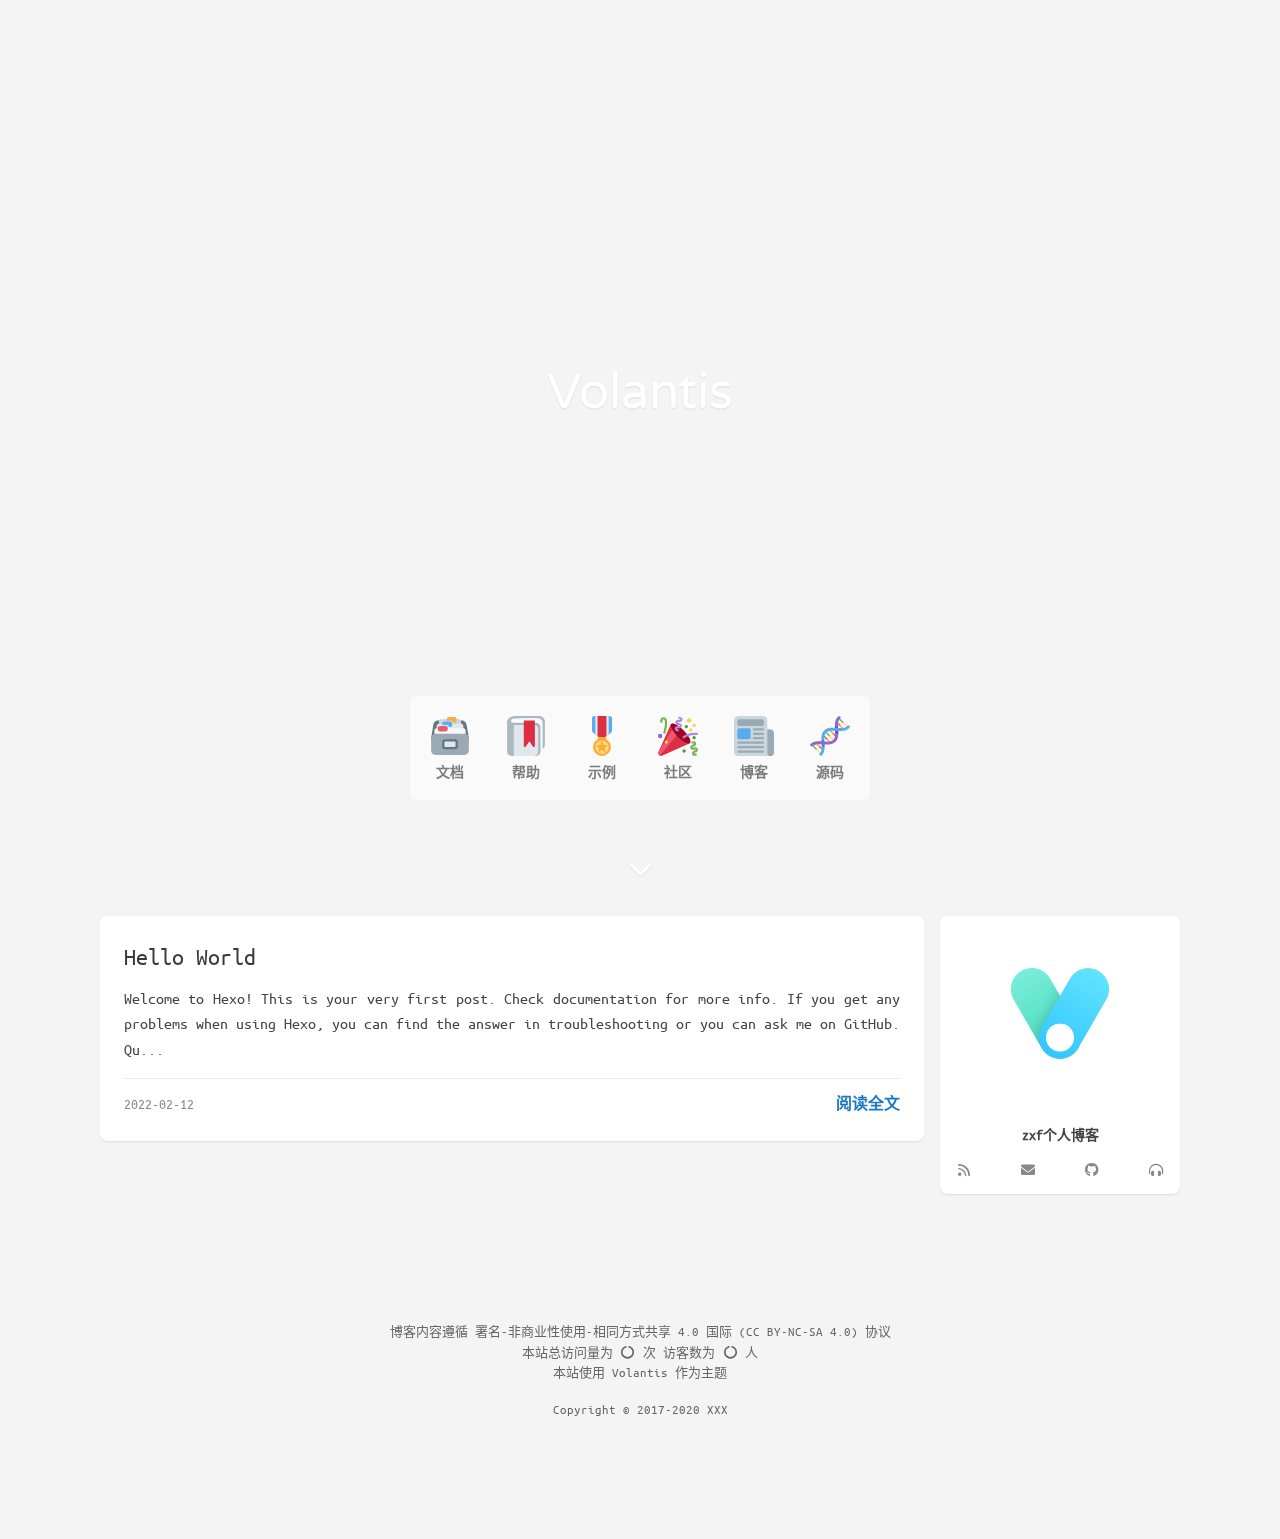
==== commit e14b0d35: "Site updated: 2022-02-17 22:53:36" ====
--- a/index.html
+++ b/index.html
@@ -1,12 +1,32 @@
 <!DOCTYPE html>
-<html>
-<head>
+<html lang="zh-CN">
+    <head hexo-theme='https://github.com/volantis-x/hexo-theme-volantis/tree/5.0.0-alpha.8'>
+  <meta name="generator" content="Hexo 5.4.1">
   <meta charset="utf-8">
-  
-
-  
+  <!-- SEO相关 -->
+  <meta name="robots" content="index,follow">
+  <link rel="canonical" href="https://zxfblog.cn/"/>
+  <!-- 渲染优化 -->
+  <!-- <meta http-equiv='x-dns-prefetch-control' content='on' />
+  <link rel='dns-prefetch' href='https://cdn.jsdelivr.net'>
+  <link rel="preconnect" href="https://cdn.jsdelivr.net" crossorigin> -->
+  <meta name="renderer" content="webkit">
+  <meta name="force-rendering" content="webkit">
+  <meta http-equiv="X-UA-Compatible" content="IE=Edge,chrome=1">
+  <meta name="HandheldFriendly" content="True" >
+  <meta name="apple-mobile-web-app-capable" content="yes">
+  <meta name="viewport" content="width=device-width, initial-scale=1, maximum-scale=5">
+  <meta content="zxf个人博客" name="application-name">
+  <meta content="zxf个人博客" name="apple-mobile-web-app-title">
+  <meta content="black-translucent" name="apple-mobile-web-app-status-bar-style">
+  <meta content="telephone=no" name="format-detection">
+  <link rel="preload" href="/css/style.css" as="style">
+  <link rel="preload" href="/media/fonts/VarelaRound/VarelaRound-Regular.ttf" as="font" type="font/ttf" crossorigin="anonymous">
+<link rel="preload" href="/media/fonts/UbuntuMono/UbuntuMono-Regular.ttf" as="font" type="font/ttf" crossorigin="anonymous">
+
+  <!-- 页面元数据 -->
   <title>zxf个人博客</title>
-  <meta name="viewport" content="width=device-width, initial-scale=1, maximum-scale=1">
+  <meta name="keywords" content="">
   <meta name="description" content="hello,every body!">
 <meta property="og:type" content="website">
 <meta property="og:title" content="zxf个人博客">
@@ -14,185 +34,3454 @@
 <meta property="og:site_name" content="zxf个人博客">
 <meta property="og:description" content="hello,every body!">
 <meta property="og:locale" content="zh_CN">
+<meta property="og:image" content="https://zxfblog.cn/media/org.volantis/blog/favicon/android-chrome-192x192.png">
 <meta property="article:author" content="Xiaofei Zhang">
 <meta name="twitter:card" content="summary">
-  
-    <link rel="alternate" href="/atom.xml" title="zxf个人博客" type="application/atom+xml">
-  
-  
-    <link rel="icon" href="/favicon.png">
-  
-  
-    <link href="//fonts.googleapis.com/css?family=Source+Code+Pro" rel="stylesheet" type="text/css">
-  
-  
-<link rel="stylesheet" href="/css/style.css">
-
-<meta name="generator" content="Hexo 5.4.1"></head>
-
-<body>
-  <div id="container">
-    <div id="wrap">
-      <header id="header">
-  <div id="banner"></div>
-  <div id="header-outer" class="outer">
-    <div id="header-title" class="inner">
-      <h1 id="logo-wrap">
-        <a href="/" id="logo">zxf个人博客</a>
-      </h1>
-      
+<meta name="twitter:image" content="https://zxfblog.cn/media/org.volantis/blog/favicon/android-chrome-192x192.png">
+  <!-- feed -->
+  <!-- import meta -->
+  <!-- link -->
+    <link rel="shortcut icon" type='image/x-icon' href="https://cdn.jsdelivr.net/gh/xaoxuu/assets@master/favicon/favicon.ico">
+  <!-- import link -->
+  <style>
+    /* 首屏样式 */
+    #safearea {
+  display: none;
+}
+/* 
+  * Workaround for Chrome bug, part 1
+  * Chunk rendering for all but the first article.
+  * /layout/_partial/scripts/content-visibility-scroll-fix.ejs
+*/
+.post-story + .post-story,
+article + article,
+.post-wrapper + .post-wrapper {
+  content-visibility: auto;
+  contain-intrinsic-size: 10px 500px;
+}
+:root {
+  --color-site-body: #f4f4f4;
+  --color-site-bg: #f4f4f4;
+  --color-site-inner: #fff;
+  --color-site-footer: #666;
+  --color-card: #fff;
+  --color-text: #444;
+  --color-block: #f6f6f6;
+  --color-inlinecode: #c74f00;
+  --color-codeblock: #fff7ea;
+  --color-h1: #3a3a3a;
+  --color-h2: #3a3a3a;
+  --color-h3: #333;
+  --color-h4: #444;
+  --color-h5: #555;
+  --color-h6: #666;
+  --color-p: #444;
+  --color-list: #666;
+  --color-list-hl: #36ac91;
+  --color-meta: #888;
+  --color-read-bkg: #e0d8c8;
+  --color-read-post: #f8f1e2;
+}
+* {
+  box-sizing: border-box;
+  -webkit-box-sizing: border-box;
+  -moz-box-sizing: border-box;
+  outline: none;
+  margin: 0;
+  padding: 0;
+}
+html {
+  color: var(--color-text);
+  width: 100%;
+  height: 100%;
+  font-family: UbuntuMono, "Varela Round", "PingFang SC", "Microsoft YaHei", Helvetica, Arial, Menlo, Monaco, monospace, sans-serif;
+  font-size: 16px;
+}
+html >::-webkit-scrollbar {
+  height: 4px;
+  width: 4px;
+}
+html >::-webkit-scrollbar-track-piece {
+  background: transparent;
+}
+html >::-webkit-scrollbar-thumb {
+  background: #44d7b6;
+  cursor: pointer;
+  border-radius: 2px;
+  -webkit-border-radius: 2px;
+}
+html >::-webkit-scrollbar-thumb:hover {
+  background: #ff5722;
+}
+body {
+  background-color: var(--color-site-body);
+  text-rendering: optimizelegibility;
+  -webkit-tap-highlight-color: rgba(0,0,0,0);
+  line-height: 1.6;
+  -webkit-text-size-adjust: 100%;
+  -ms-text-size-adjust: 100%;
+}
+body.modal-active {
+  overflow: hidden;
+}
+@media screen and (max-width: 680px) {
+  body.modal-active {
+    position: fixed;
+    top: 0;
+    right: 0;
+    bottom: 0;
+    left: 0;
+  }
+}
+a {
+  color: #1b79c4;
+  cursor: pointer;
+  text-decoration: none;
+  transition: all 0.28s ease;
+  -webkit-transition: all 0.28s ease;
+  -khtml-transition: all 0.28s ease;
+  -moz-transition: all 0.28s ease;
+  -o-transition: all 0.28s ease;
+  -ms-transition: all 0.28s ease;
+}
+a:hover {
+  color: #ff5722;
+}
+a:active,
+a:hover {
+  outline: 0;
+}
+ul,
+ol {
+  padding-left: 0;
+}
+ul li,
+ol li {
+  list-style: none;
+}
+header {
+  display: -webkit-box /* OLD - iOS 6-, Safari 3.1-6 */;
+  display: -moz-box /* OLD - Firefox 19- (buggy but mostly works) */;
+  display: block;
+}
+img {
+  border: 0;
+  background: none;
+  max-width: 100%;
+}
+svg:not(:root) {
+  overflow: hidden;
+}
+hr {
+  -moz-box-sizing: content-box;
+  box-sizing: content-box;
+  -webkit-box-sizing: content-box;
+  -moz-box-sizing: content-box;
+  height: 0;
+  border: 0;
+  border-radius: 1px;
+  -webkit-border-radius: 1px;
+  border-bottom: 1px solid rgba(68,68,68,0.1);
+}
+button,
+input {
+  color: inherit;
+  font: inherit;
+  margin: 0;
+}
+button {
+  overflow: visible;
+  text-transform: none;
+  -webkit-appearance: button;
+  cursor: pointer;
+}
+@supports (backdrop-filter: blur(20px)) {
+  .blur {
+    background: rgba(255,255,255,0.9) !important;
+    backdrop-filter: saturate(200%) blur(20px);
+  }
+}
+.shadow {
+  box-shadow: 0 1px 2px 0px rgba(0,0,0,0.1);
+  -webkit-box-shadow: 0 1px 2px 0px rgba(0,0,0,0.1);
+}
+.shadow.floatable {
+  transition: all 0.28s ease;
+  -webkit-transition: all 0.28s ease;
+  -khtml-transition: all 0.28s ease;
+  -moz-transition: all 0.28s ease;
+  -o-transition: all 0.28s ease;
+  -ms-transition: all 0.28s ease;
+}
+.shadow.floatable:hover {
+  box-shadow: 0 2px 4px 0px rgba(0,0,0,0.1), 0 4px 8px 0px rgba(0,0,0,0.1), 0 8px 16px 0px rgba(0,0,0,0.1);
+  -webkit-box-shadow: 0 2px 4px 0px rgba(0,0,0,0.1), 0 4px 8px 0px rgba(0,0,0,0.1), 0 8px 16px 0px rgba(0,0,0,0.1);
+}
+#l_cover {
+  min-height: 64px;
+}
+.cover-wrapper {
+  top: 0;
+  left: 0;
+  max-width: 100%;
+  height: 100vh;
+  display: -webkit-box /* OLD - iOS 6-, Safari 3.1-6 */;
+  display: -moz-box /* OLD - Firefox 19- (buggy but mostly works) */;
+  display: -ms-flexbox /* TWEENER - IE 10 */;
+  display: -webkit-flex /* NEW - Chrome */;
+  display: flex /* NEW, Spec - Opera 12.1, Firefox 20+ */;
+  display: flex;
+  flex-wrap: nowrap;
+  -webkit-flex-wrap: nowrap;
+  -khtml-flex-wrap: nowrap;
+  -moz-flex-wrap: nowrap;
+  -o-flex-wrap: nowrap;
+  -ms-flex-wrap: nowrap;
+  -webkit-box-direction: normal;
+  -moz-box-direction: normal;
+  -webkit-box-orient: vertical;
+  -moz-box-orient: vertical;
+  -webkit-flex-direction: column;
+  -ms-flex-direction: column;
+  flex-direction: column;
+  align-items: center;
+  align-self: center;
+  align-content: center;
+  color: var(--color-site-inner);
+  padding: 0 16px;
+  user-select: none;
+  -webkit-user-select: none;
+  -moz-user-select: none;
+  -ms-user-select: none;
+  position: relative;
+  overflow: hidden;
+  margin-bottom: -100px;
+}
+.cover-wrapper .cover-bg {
+  position: absolute;
+  width: 100%;
+  height: 100%;
+  background-position: center;
+  background-size: cover;
+  -webkit-background-size: cover;
+  -moz-background-size: cover;
+}
+.cover-wrapper .cover-bg.lazyload:not(.loaded) {
+  opacity: 0;
+  -webkit-opacity: 0;
+  -moz-opacity: 0;
+}
+.cover-wrapper .cover-bg.lazyload.loaded {
+  animation-delay: 0s;
+  animation-duration: 0.5s;
+  animation-fill-mode: forwards;
+  animation-timing-function: ease-out;
+  animation-name: fadeIn;
+}
+@-moz-keyframes fadeIn {
+  0% {
+    opacity: 0;
+    -webkit-opacity: 0;
+    -moz-opacity: 0;
+    filter: blur(12px);
+    transform: scale(1.02);
+    -webkit-transform: scale(1.02);
+    -khtml-transform: scale(1.02);
+    -moz-transform: scale(1.02);
+    -o-transform: scale(1.02);
+    -ms-transform: scale(1.02);
+  }
+  100% {
+    opacity: 1;
+    -webkit-opacity: 1;
+    -moz-opacity: 1;
+  }
+}
+@-webkit-keyframes fadeIn {
+  0% {
+    opacity: 0;
+    -webkit-opacity: 0;
+    -moz-opacity: 0;
+    filter: blur(12px);
+    transform: scale(1.02);
+    -webkit-transform: scale(1.02);
+    -khtml-transform: scale(1.02);
+    -moz-transform: scale(1.02);
+    -o-transform: scale(1.02);
+    -ms-transform: scale(1.02);
+  }
+  100% {
+    opacity: 1;
+    -webkit-opacity: 1;
+    -moz-opacity: 1;
+  }
+}
+@-o-keyframes fadeIn {
+  0% {
+    opacity: 0;
+    -webkit-opacity: 0;
+    -moz-opacity: 0;
+    filter: blur(12px);
+    transform: scale(1.02);
+    -webkit-transform: scale(1.02);
+    -khtml-transform: scale(1.02);
+    -moz-transform: scale(1.02);
+    -o-transform: scale(1.02);
+    -ms-transform: scale(1.02);
+  }
+  100% {
+    opacity: 1;
+    -webkit-opacity: 1;
+    -moz-opacity: 1;
+  }
+}
+@keyframes fadeIn {
+  0% {
+    opacity: 0;
+    -webkit-opacity: 0;
+    -moz-opacity: 0;
+    filter: blur(12px);
+    transform: scale(1.02);
+    -webkit-transform: scale(1.02);
+    -khtml-transform: scale(1.02);
+    -moz-transform: scale(1.02);
+    -o-transform: scale(1.02);
+    -ms-transform: scale(1.02);
+  }
+  100% {
+    opacity: 1;
+    -webkit-opacity: 1;
+    -moz-opacity: 1;
+  }
+}
+.cover-wrapper .cover-body {
+  z-index: 1;
+  position: relative;
+  width: 100%;
+  height: 100%;
+}
+.cover-wrapper#full {
+  height: calc(100vh + 100px);
+  padding-bottom: 100px;
+}
+.cover-wrapper#half {
+  max-height: 640px;
+  min-height: 400px;
+  height: calc(36vh - 64px + 200px);
+}
+.cover-wrapper #scroll-down {
+  width: 100%;
+  height: 64px;
+  position: absolute;
+  bottom: 100px;
+  text-align: center;
+  cursor: pointer;
+}
+.cover-wrapper #scroll-down .scroll-down-effects {
+  color: #fff;
+  font-size: 24px;
+  line-height: 64px;
+  position: absolute;
+  width: 24px;
+  left: calc(50% - 12px);
+  text-shadow: 0 1px 2px rgba(0,0,0,0.1);
+  animation: scroll-down-effect 1.5s infinite;
+  -webkit-animation: scroll-down-effect 1.5s infinite;
+  -khtml-animation: scroll-down-effect 1.5s infinite;
+  -moz-animation: scroll-down-effect 1.5s infinite;
+  -o-animation: scroll-down-effect 1.5s infinite;
+  -ms-animation: scroll-down-effect 1.5s infinite;
+}
+@-moz-keyframes scroll-down-effect {
+  0% {
+    top: 0;
+    opacity: 1;
+    -webkit-opacity: 1;
+    -moz-opacity: 1;
+  }
+  50% {
+    top: -16px;
+    opacity: 0.4;
+    -webkit-opacity: 0.4;
+    -moz-opacity: 0.4;
+  }
+  100% {
+    top: 0;
+    opacity: 1;
+    -webkit-opacity: 1;
+    -moz-opacity: 1;
+  }
+}
+@-webkit-keyframes scroll-down-effect {
+  0% {
+    top: 0;
+    opacity: 1;
+    -webkit-opacity: 1;
+    -moz-opacity: 1;
+  }
+  50% {
+    top: -16px;
+    opacity: 0.4;
+    -webkit-opacity: 0.4;
+    -moz-opacity: 0.4;
+  }
+  100% {
+    top: 0;
+    opacity: 1;
+    -webkit-opacity: 1;
+    -moz-opacity: 1;
+  }
+}
+@-o-keyframes scroll-down-effect {
+  0% {
+    top: 0;
+    opacity: 1;
+    -webkit-opacity: 1;
+    -moz-opacity: 1;
+  }
+  50% {
+    top: -16px;
+    opacity: 0.4;
+    -webkit-opacity: 0.4;
+    -moz-opacity: 0.4;
+  }
+  100% {
+    top: 0;
+    opacity: 1;
+    -webkit-opacity: 1;
+    -moz-opacity: 1;
+  }
+}
+@keyframes scroll-down-effect {
+  0% {
+    top: 0;
+    opacity: 1;
+    -webkit-opacity: 1;
+    -moz-opacity: 1;
+  }
+  50% {
+    top: -16px;
+    opacity: 0.4;
+    -webkit-opacity: 0.4;
+    -moz-opacity: 0.4;
+  }
+  100% {
+    top: 0;
+    opacity: 1;
+    -webkit-opacity: 1;
+    -moz-opacity: 1;
+  }
+}
+.cover-wrapper .cover-body {
+  margin-top: 64px;
+  margin-bottom: 100px;
+}
+.cover-wrapper .cover-body,
+.cover-wrapper .cover-body .top,
+.cover-wrapper .cover-body .bottom {
+  display: -webkit-box /* OLD - iOS 6-, Safari 3.1-6 */;
+  display: -moz-box /* OLD - Firefox 19- (buggy but mostly works) */;
+  display: -ms-flexbox /* TWEENER - IE 10 */;
+  display: -webkit-flex /* NEW - Chrome */;
+  display: flex /* NEW, Spec - Opera 12.1, Firefox 20+ */;
+  display: flex;
+  -webkit-box-direction: normal;
+  -moz-box-direction: normal;
+  -webkit-box-orient: vertical;
+  -moz-box-orient: vertical;
+  -webkit-flex-direction: column;
+  -ms-flex-direction: column;
+  flex-direction: column;
+  align-items: center;
+  justify-content: center;
+  -webkit-justify-content: center;
+  -khtml-justify-content: center;
+  -moz-justify-content: center;
+  -o-justify-content: center;
+  -ms-justify-content: center;
+  max-width: 100%;
+}
+.cover-wrapper .cover-body .bottom {
+  margin-top: 32px;
+}
+.cover-wrapper .cover-body .title {
+  font-family: "Varela Round", "PingFang SC", "Microsoft YaHei", Helvetica, Arial, Helvetica, monospace;
+  font-size: 3.125rem;
+  line-height: 1.2;
+  text-shadow: 0 1px 2px rgba(0,0,0,0.1);
+}
+.cover-wrapper .cover-body .subtitle {
+  font-size: 20px;
+}
+.cover-wrapper .cover-body .logo {
+  max-height: 120px;
+  max-width: calc(100% - 4 * 16px);
+}
+@media screen and (min-height: 1024px) {
+  .cover-wrapper .cover-body .title {
+    font-size: 3rem;
+  }
+  .cover-wrapper .cover-body .subtitle {
+    font-size: 1.05rem;
+  }
+  .cover-wrapper .cover-body .logo {
+    max-height: 150px;
+  }
+}
+.cover-wrapper .cover-body .m_search {
+  position: relative;
+  max-width: calc(100% - 16px);
+  width: 320px;
+  vertical-align: middle;
+}
+.cover-wrapper .cover-body .m_search .form {
+  position: relative;
+  display: -webkit-box /* OLD - iOS 6-, Safari 3.1-6 */;
+  display: -moz-box /* OLD - Firefox 19- (buggy but mostly works) */;
+  display: block;
+  width: 100%;
+}
+.cover-wrapper .cover-body .m_search .icon,
+.cover-wrapper .cover-body .m_search .input {
+  transition: all 0.28s ease;
+  -webkit-transition: all 0.28s ease;
+  -khtml-transition: all 0.28s ease;
+  -moz-transition: all 0.28s ease;
+  -o-transition: all 0.28s ease;
+  -ms-transition: all 0.28s ease;
+}
+.cover-wrapper .cover-body .m_search .icon {
+  position: absolute;
+  display: -webkit-box /* OLD - iOS 6-, Safari 3.1-6 */;
+  display: -moz-box /* OLD - Firefox 19- (buggy but mostly works) */;
+  display: block;
+  line-height: 2.5rem;
+  width: 32px;
+  top: 0;
+  left: 5px;
+  color: rgba(68,68,68,0.75);
+}
+.cover-wrapper .cover-body .m_search .input {
+  display: -webkit-box /* OLD - iOS 6-, Safari 3.1-6 */;
+  display: -moz-box /* OLD - Firefox 19- (buggy but mostly works) */;
+  display: block;
+  height: 2.5rem;
+  width: 100%;
+  box-shadow: none;
+  -webkit-box-shadow: none;
+  box-sizing: border-box;
+  -webkit-box-sizing: border-box;
+  -moz-box-sizing: border-box;
+  font-size: 0.875rem;
+  -webkit-appearance: none;
+  padding-left: 36px;
+  border-radius: 1.4rem;
+  -webkit-border-radius: 1.4rem;
+  background: rgba(255,255,255,0.6);
+  backdrop-filter: blur(10px);
+  border: none;
+  color: var(--color-text);
+}
+@media screen and (max-width: 500px) {
+  .cover-wrapper .cover-body .m_search .input {
+    padding-left: 36px;
+  }
+}
+.cover-wrapper .cover-body .m_search .input:hover {
+  background: rgba(255,255,255,0.8);
+}
+.cover-wrapper .cover-body .m_search .input:focus {
+  background: #fff;
+}
+.cover-wrapper .list-h {
+  display: -webkit-box /* OLD - iOS 6-, Safari 3.1-6 */;
+  display: -moz-box /* OLD - Firefox 19- (buggy but mostly works) */;
+  display: -ms-flexbox /* TWEENER - IE 10 */;
+  display: -webkit-flex /* NEW - Chrome */;
+  display: flex /* NEW, Spec - Opera 12.1, Firefox 20+ */;
+  display: flex;
+  -webkit-box-direction: normal;
+  -moz-box-direction: normal;
+  -webkit-box-orient: horizontal;
+  -moz-box-orient: horizontal;
+  -webkit-flex-direction: row;
+  -ms-flex-direction: row;
+  flex-direction: row;
+  flex-wrap: wrap;
+  -webkit-flex-wrap: wrap;
+  -khtml-flex-wrap: wrap;
+  -moz-flex-wrap: wrap;
+  -o-flex-wrap: wrap;
+  -ms-flex-wrap: wrap;
+  align-items: stretch;
+  border-radius: 4px;
+  -webkit-border-radius: 4px;
+  user-select: none;
+  -webkit-user-select: none;
+  -moz-user-select: none;
+  -ms-user-select: none;
+}
+.cover-wrapper .list-h a {
+  -webkit-box-flex: 1;
+  -moz-box-flex: 1;
+  -webkit-flex: 1 0;
+  -ms-flex: 1 0;
+  flex: 1 0;
+  display: -webkit-box /* OLD - iOS 6-, Safari 3.1-6 */;
+  display: -moz-box /* OLD - Firefox 19- (buggy but mostly works) */;
+  display: -ms-flexbox /* TWEENER - IE 10 */;
+  display: -webkit-flex /* NEW - Chrome */;
+  display: flex /* NEW, Spec - Opera 12.1, Firefox 20+ */;
+  display: flex;
+  font-weight: 600;
+}
+.cover-wrapper .list-h a img {
+  display: -webkit-box /* OLD - iOS 6-, Safari 3.1-6 */;
+  display: -moz-box /* OLD - Firefox 19- (buggy but mostly works) */;
+  display: block;
+  border-radius: 2px;
+  -webkit-border-radius: 2px;
+  margin: 4px;
+  min-width: 40px;
+  max-width: 44px;
+}
+@media screen and (max-width: 768px) {
+  .cover-wrapper .list-h a img {
+    min-width: 36px;
+    max-width: 40px;
+  }
+}
+@media screen and (max-width: 500px) {
+  .cover-wrapper .list-h a img {
+    margin: 2px 4px;
+    min-width: 32px;
+    max-width: 36px;
+  }
+}
+@media screen and (max-width: 375px) {
+  .cover-wrapper .list-h a img {
+    min-width: 28px;
+    max-width: 32px;
+  }
+}
+.cover-wrapper {
+  max-width: 100%;
+}
+.cover-wrapper.search .bottom .menu {
+  margin-top: 16px;
+}
+.cover-wrapper.search .bottom .menu .list-h a {
+  white-space: nowrap;
+  -webkit-box-direction: normal;
+  -moz-box-direction: normal;
+  -webkit-box-orient: horizontal;
+  -moz-box-orient: horizontal;
+  -webkit-flex-direction: row;
+  -ms-flex-direction: row;
+  flex-direction: row;
+  align-items: baseline;
+  padding: 2px;
+  margin: 4px;
+  color: var(--color-site-inner);
+  opacity: 0.75;
+  -webkit-opacity: 0.75;
+  -moz-opacity: 0.75;
+  text-shadow: 0 1px 2px rgba(0,0,0,0.05);
+  border-bottom: 2px solid transparent;
+}
+.cover-wrapper.search .bottom .menu .list-h a i {
+  margin-right: 4px;
+}
+.cover-wrapper.search .bottom .menu .list-h a p {
+  font-size: 0.9375rem;
+}
+.cover-wrapper.search .bottom .menu .list-h a:hover,
+.cover-wrapper.search .bottom .menu .list-h a.active,
+.cover-wrapper.search .bottom .menu .list-h a:active {
+  opacity: 1;
+  -webkit-opacity: 1;
+  -moz-opacity: 1;
+  border-bottom: 2px solid var(--color-site-inner);
+}
+.cover-wrapper.dock .menu,
+.cover-wrapper.featured .menu,
+.cover-wrapper.focus .menu {
+  border-radius: 6px;
+  -webkit-border-radius: 6px;
+}
+.cover-wrapper.dock .menu .list-h a,
+.cover-wrapper.featured .menu .list-h a,
+.cover-wrapper.focus .menu .list-h a {
+  -webkit-box-direction: normal;
+  -moz-box-direction: normal;
+  -webkit-box-orient: vertical;
+  -moz-box-orient: vertical;
+  -webkit-flex-direction: column;
+  -ms-flex-direction: column;
+  flex-direction: column;
+  align-items: center;
+  padding: 12px;
+  line-height: 24px;
+  border-radius: 4px;
+  -webkit-border-radius: 4px;
+  border-bottom: none;
+  text-align: center;
+  align-content: flex-end;
+  color: rgba(68,68,68,0.7);
+  font-size: 1.5rem;
+}
+@media screen and (max-width: 500px) {
+  .cover-wrapper.dock .menu .list-h a,
+  .cover-wrapper.featured .menu .list-h a,
+  .cover-wrapper.focus .menu .list-h a {
+    padding: 12px 8px;
+  }
+}
+.cover-wrapper.dock .menu .list-h a i,
+.cover-wrapper.featured .menu .list-h a i,
+.cover-wrapper.focus .menu .list-h a i {
+  margin: 8px;
+}
+.cover-wrapper.dock .menu .list-h a p,
+.cover-wrapper.featured .menu .list-h a p,
+.cover-wrapper.focus .menu .list-h a p {
+  font-size: 0.875rem;
+}
+.cover-wrapper.dock .menu .list-h a.active,
+.cover-wrapper.featured .menu .list-h a.active,
+.cover-wrapper.focus .menu .list-h a.active {
+  background: var(--color-card);
+  backdrop-filter: none;
+}
+.cover-wrapper.dock .menu .list-h a.active i,
+.cover-wrapper.featured .menu .list-h a.active i,
+.cover-wrapper.focus .menu .list-h a.active i,
+.cover-wrapper.dock .menu .list-h a.active i+p,
+.cover-wrapper.featured .menu .list-h a.active i+p,
+.cover-wrapper.focus .menu .list-h a.active i+p {
+  color: #44d7b6;
+}
+.cover-wrapper.dock .menu .list-h a.active img+p,
+.cover-wrapper.featured .menu .list-h a.active img+p,
+.cover-wrapper.focus .menu .list-h a.active img+p {
+  color: var(--color-text);
+}
+.cover-wrapper.dock .menu .list-h a:hover,
+.cover-wrapper.featured .menu .list-h a:hover,
+.cover-wrapper.focus .menu .list-h a:hover {
+  background: var(--color-card);
+}
+.cover-wrapper.dock .top {
+  margin-bottom: 48px;
+}
+.cover-wrapper.dock .menu {
+  background: rgba(255,255,255,0.5);
+  position: absolute;
+  bottom: 0;
+  max-width: 100%;
+}
+.cover-wrapper.dock .menu .list-h {
+  flex-wrap: nowrap;
+  -webkit-flex-wrap: nowrap;
+  -khtml-flex-wrap: nowrap;
+  -moz-flex-wrap: nowrap;
+  -o-flex-wrap: nowrap;
+  -ms-flex-wrap: nowrap;
+  margin: 4px;
+}
+.cover-wrapper.dock .menu .list-h a+a {
+  margin-left: 4px;
+}
+@media screen and (max-width: 500px) {
+  .cover-wrapper.dock .menu .list-h {
+    overflow-x: scroll;
+  }
+  .cover-wrapper.dock .menu .list-h::-webkit-scrollbar {
+    height: 0;
+    width: 0;
+  }
+  .cover-wrapper.dock .menu .list-h::-webkit-scrollbar-track-piece {
+    background: transparent;
+  }
+  .cover-wrapper.dock .menu .list-h::-webkit-scrollbar-thumb {
+    background: #44d7b6;
+    cursor: pointer;
+    border-radius: 0;
+    -webkit-border-radius: 0;
+  }
+  .cover-wrapper.dock .menu .list-h::-webkit-scrollbar-thumb:hover {
+    background: #ff5722;
+  }
+}
+@supports (backdrop-filter: blur(20px)) {
+  .cover-wrapper.dock .menu {
+    background: rgba(255,255,255,0.5);
+    backdrop-filter: saturate(200%) blur(20px);
+  }
+}
+@font-face {
+  font-family: 'UbuntuMono';
+  src: url("/media/fonts/UbuntuMono/UbuntuMono-Regular.ttf");
+  font-weight: 'normal';
+  font-style: 'normal';
+  font-display: swap;
+}
+@font-face {
+  font-family: 'Varela Round';
+  src: url("/media/fonts/VarelaRound/VarelaRound-Regular.ttf");
+  font-weight: 'normal';
+  font-style: 'normal';
+  font-display: swap;
+}
+.l_header {
+  position: fixed;
+  z-index: 1000;
+  top: 0;
+  width: 100%;
+  height: 64px;
+  background: var(--color-card);
+  box-shadow: 0 1px 2px 0px rgba(0,0,0,0.1);
+  -webkit-box-shadow: 0 1px 2px 0px rgba(0,0,0,0.1);
+}
+.l_header.auto {
+  transition: opacity 0.4s ease;
+  -webkit-transition: opacity 0.4s ease;
+  -khtml-transition: opacity 0.4s ease;
+  -moz-transition: opacity 0.4s ease;
+  -o-transition: opacity 0.4s ease;
+  -ms-transition: opacity 0.4s ease;
+  visibility: hidden;
+}
+.l_header.auto.show {
+  opacity: 1 !important;
+  -webkit-opacity: 1 !important;
+  -moz-opacity: 1 !important;
+  visibility: visible;
+}
+.l_header .container {
+  margin-left: 16px;
+  margin-right: 16px;
+}
+.l_header #wrapper {
+  height: 100%;
+  user-select: none;
+  -webkit-user-select: none;
+  -moz-user-select: none;
+  -ms-user-select: none;
+}
+.l_header #wrapper .nav-main,
+.l_header #wrapper .nav-sub {
+  display: -webkit-box /* OLD - iOS 6-, Safari 3.1-6 */;
+  display: -moz-box /* OLD - Firefox 19- (buggy but mostly works) */;
+  display: -ms-flexbox /* TWEENER - IE 10 */;
+  display: -webkit-flex /* NEW - Chrome */;
+  display: flex /* NEW, Spec - Opera 12.1, Firefox 20+ */;
+  display: flex;
+  flex-wrap: nowrap;
+  -webkit-flex-wrap: nowrap;
+  -khtml-flex-wrap: nowrap;
+  -moz-flex-wrap: nowrap;
+  -o-flex-wrap: nowrap;
+  -ms-flex-wrap: nowrap;
+  justify-content: space-between;
+  -webkit-justify-content: space-between;
+  -khtml-justify-content: space-between;
+  -moz-justify-content: space-between;
+  -o-justify-content: space-between;
+  -ms-justify-content: space-between;
+  align-items: center;
+}
+.l_header #wrapper .nav-main {
+  transition: all 0.28s ease;
+  -webkit-transition: all 0.28s ease;
+  -khtml-transition: all 0.28s ease;
+  -moz-transition: all 0.28s ease;
+  -o-transition: all 0.28s ease;
+  -ms-transition: all 0.28s ease;
+}
+.l_header #wrapper.sub .nav-main {
+  transform: translateY(-64px);
+  -webkit-transform: translateY(-64px);
+  -khtml-transform: translateY(-64px);
+  -moz-transform: translateY(-64px);
+  -o-transform: translateY(-64px);
+  -ms-transform: translateY(-64px);
+}
+.l_header #wrapper .nav-sub {
+  transition: all 0.28s ease;
+  -webkit-transition: all 0.28s ease;
+  -khtml-transition: all 0.28s ease;
+  -moz-transition: all 0.28s ease;
+  -o-transition: all 0.28s ease;
+  -ms-transition: all 0.28s ease;
+  opacity: 0;
+  -webkit-opacity: 0;
+  -moz-opacity: 0;
+  height: 64px;
+  width: calc(100% - 2 * 16px);
+  position: absolute;
+}
+.l_header #wrapper .nav-sub ::-webkit-scrollbar {
+  display: -webkit-box /* OLD - iOS 6-, Safari 3.1-6 */;
+  display: -moz-box /* OLD - Firefox 19- (buggy but mostly works) */;
+  display: none;
+}
+@media screen and (min-width: 2048px) {
+  .l_header #wrapper .nav-sub {
+    max-width: 55vw;
+    margin: auto;
+  }
+}
+.l_header #wrapper.sub .nav-sub {
+  opacity: 1;
+  -webkit-opacity: 1;
+  -moz-opacity: 1;
+}
+.l_header #wrapper .title {
+  position: relative;
+  color: var(--color-text);
+  padding-left: 24px;
+  max-height: 64px;
+}
+.l_header #wrapper .nav-main .title {
+  white-space: nowrap;
+  overflow: hidden;
+  text-overflow: ellipsis;
+  flex-shrink: 0;
+  line-height: 64px;
+  padding: 0 24px;
+  font-size: 1.25rem;
+  font-family: "Varela Round", "PingFang SC", "Microsoft YaHei", Helvetica, Arial, Helvetica, monospace;
+}
+.l_header #wrapper .nav-main .title img {
+  height: 64px;
+}
+.l_header .nav-sub {
+  max-width: 1080px;
+  margin: auto;
+}
+.l_header .nav-sub .title {
+  font-weight: bold;
+  font-family: UbuntuMono, "Varela Round", "PingFang SC", "Microsoft YaHei", Helvetica, Arial, Menlo, Monaco, monospace, sans-serif;
+  line-height: 1.2;
+  max-height: 64px;
+  white-space: normal;
+  flex-shrink: 1;
+}
+.l_header .switcher {
+  display: -webkit-box /* OLD - iOS 6-, Safari 3.1-6 */;
+  display: -moz-box /* OLD - Firefox 19- (buggy but mostly works) */;
+  display: none;
+  line-height: 64px;
+  align-items: center;
+}
+.l_header .switcher .s-toc {
+  display: -webkit-box /* OLD - iOS 6-, Safari 3.1-6 */;
+  display: -moz-box /* OLD - Firefox 19- (buggy but mostly works) */;
+  display: none;
+}
+@media screen and (max-width: 768px) {
+  .l_header .switcher .s-toc {
+    display: -webkit-box /* OLD - iOS 6-, Safari 3.1-6 */;
+    display: -moz-box /* OLD - Firefox 19- (buggy but mostly works) */;
+    display: -ms-flexbox /* TWEENER - IE 10 */;
+    display: -webkit-flex /* NEW - Chrome */;
+    display: flex /* NEW, Spec - Opera 12.1, Firefox 20+ */;
+    display: flex;
+  }
+}
+.l_header .switcher >li {
+  height: 48px;
+  transition: all 0.28s ease;
+  -webkit-transition: all 0.28s ease;
+  -khtml-transition: all 0.28s ease;
+  -moz-transition: all 0.28s ease;
+  -o-transition: all 0.28s ease;
+  -ms-transition: all 0.28s ease;
+  margin: 2px;
+}
+@media screen and (max-width: 500px) {
+  .l_header .switcher >li {
+    margin: 0 1px;
+    height: 48px;
+  }
+}
+.l_header .switcher >li >a {
+  display: -webkit-box /* OLD - iOS 6-, Safari 3.1-6 */;
+  display: -moz-box /* OLD - Firefox 19- (buggy but mostly works) */;
+  display: -ms-flexbox /* TWEENER - IE 10 */;
+  display: -webkit-flex /* NEW - Chrome */;
+  display: flex /* NEW, Spec - Opera 12.1, Firefox 20+ */;
+  display: flex;
+  justify-content: center;
+  -webkit-justify-content: center;
+  -khtml-justify-content: center;
+  -moz-justify-content: center;
+  -o-justify-content: center;
+  -ms-justify-content: center;
+  align-items: center;
+  width: 48px;
+  height: 48px;
+  padding: 0.85em 1.1em;
+  border-radius: 100px;
+  -webkit-border-radius: 100px;
+  border: none;
+  transition: all 0.28s ease;
+  -webkit-transition: all 0.28s ease;
+  -khtml-transition: all 0.28s ease;
+  -moz-transition: all 0.28s ease;
+  -o-transition: all 0.28s ease;
+  -ms-transition: all 0.28s ease;
+  color: #44d7b6;
+}
+.l_header .switcher >li >a:hover {
+  border: none;
+}
+.l_header .switcher >li >a.active,
+.l_header .switcher >li >a:active {
+  border: none;
+  background: var(--color-site-bg);
+}
+@media screen and (max-width: 500px) {
+  .l_header .switcher >li >a {
+    width: 36px;
+    height: 48px;
+  }
+}
+.l_header .nav-sub .switcher {
+  display: -webkit-box /* OLD - iOS 6-, Safari 3.1-6 */;
+  display: -moz-box /* OLD - Firefox 19- (buggy but mostly works) */;
+  display: -ms-flexbox /* TWEENER - IE 10 */;
+  display: -webkit-flex /* NEW - Chrome */;
+  display: flex /* NEW, Spec - Opera 12.1, Firefox 20+ */;
+  display: flex;
+}
+.l_header .m_search {
+  display: -webkit-box /* OLD - iOS 6-, Safari 3.1-6 */;
+  display: -moz-box /* OLD - Firefox 19- (buggy but mostly works) */;
+  display: -ms-flexbox /* TWEENER - IE 10 */;
+  display: -webkit-flex /* NEW - Chrome */;
+  display: flex /* NEW, Spec - Opera 12.1, Firefox 20+ */;
+  display: flex;
+  height: 64px;
+  width: 240px;
+  transition: all 0.28s ease;
+  -webkit-transition: all 0.28s ease;
+  -khtml-transition: all 0.28s ease;
+  -moz-transition: all 0.28s ease;
+  -o-transition: all 0.28s ease;
+  -ms-transition: all 0.28s ease;
+}
+@media screen and (max-width: 1024px) {
+  .l_header .m_search {
+    width: 44px;
+    min-width: 44px;
+  }
+  .l_header .m_search input::placeholder {
+    opacity: 0;
+    -webkit-opacity: 0;
+    -moz-opacity: 0;
+  }
+  .l_header .m_search:hover {
+    width: 240px;
+  }
+  .l_header .m_search:hover input::placeholder {
+    opacity: 1;
+    -webkit-opacity: 1;
+    -moz-opacity: 1;
+  }
+}
+@media screen and (min-width: 500px) {
+  .l_header .m_search:hover .input {
+    width: 100%;
+  }
+  .l_header .m_search:hover .input::placeholder {
+    opacity: 1;
+    -webkit-opacity: 1;
+    -moz-opacity: 1;
+  }
+}
+@media screen and (max-width: 500px) {
+  .l_header .m_search {
+    min-width: 0;
+  }
+  .l_header .m_search input::placeholder {
+    opacity: 1;
+    -webkit-opacity: 1;
+    -moz-opacity: 1;
+  }
+}
+.l_header .m_search .form {
+  position: relative;
+  display: -webkit-box /* OLD - iOS 6-, Safari 3.1-6 */;
+  display: -moz-box /* OLD - Firefox 19- (buggy but mostly works) */;
+  display: -ms-flexbox /* TWEENER - IE 10 */;
+  display: -webkit-flex /* NEW - Chrome */;
+  display: flex /* NEW, Spec - Opera 12.1, Firefox 20+ */;
+  display: flex;
+  width: 100%;
+  align-items: center;
+}
+.l_header .m_search .icon {
+  position: absolute;
+  width: 36px;
+  left: 5px;
+  color: var(--color-meta);
+}
+@media screen and (max-width: 500px) {
+  .l_header .m_search .icon {
+    display: -webkit-box /* OLD - iOS 6-, Safari 3.1-6 */;
+    display: -moz-box /* OLD - Firefox 19- (buggy but mostly works) */;
+    display: none;
+  }
+}
+.l_header .m_search .input {
+  display: -webkit-box /* OLD - iOS 6-, Safari 3.1-6 */;
+  display: -moz-box /* OLD - Firefox 19- (buggy but mostly works) */;
+  display: block;
+  padding-top: 8px;
+  padding-bottom: 8px;
+  line-height: 1.3;
+  width: 100%;
+  color: var(--color-text);
+  background: #fafafa;
+  box-shadow: none;
+  -webkit-box-shadow: none;
+  box-sizing: border-box;
+  -webkit-box-sizing: border-box;
+  -moz-box-sizing: border-box;
+  padding-left: 40px;
+  font-size: 0.875rem;
+  border-radius: 8px;
+  -webkit-border-radius: 8px;
+  border: none;
+  transition: all 0.28s ease;
+  -webkit-transition: all 0.28s ease;
+  -khtml-transition: all 0.28s ease;
+  -moz-transition: all 0.28s ease;
+  -o-transition: all 0.28s ease;
+  -ms-transition: all 0.28s ease;
+}
+@media screen and (min-width: 500px) {
+  .l_header .m_search .input:focus {
+    box-shadow: 0 4px 8px 0px rgba(0,0,0,0.1);
+    -webkit-box-shadow: 0 4px 8px 0px rgba(0,0,0,0.1);
+  }
+}
+@media screen and (max-width: 500px) {
+  .l_header .m_search .input {
+    background: var(--color-block);
+    padding-left: 8px;
+    border: none;
+  }
+  .l_header .m_search .input:hover,
+  .l_header .m_search .input:focus {
+    border: none;
+  }
+}
+@media (max-width: 500px) {
+  .l_header .m_search {
+    left: 0;
+    width: 0;
+    overflow: hidden;
+    position: absolute;
+    background: #fff;
+    transition: all 0.28s ease;
+    -webkit-transition: all 0.28s ease;
+    -khtml-transition: all 0.28s ease;
+    -moz-transition: all 0.28s ease;
+    -o-transition: all 0.28s ease;
+    -ms-transition: all 0.28s ease;
+  }
+  .l_header .m_search .input {
+    border-radius: 32px;
+    -webkit-border-radius: 32px;
+    margin-left: 16px;
+    padding-left: 16px;
+  }
+  .l_header.z_search-open .m_search {
+    width: 100%;
+  }
+  .l_header.z_search-open .m_search .input {
+    width: calc(100% - 120px);
+  }
+}
+ul.m-pc >li>a {
+  color: inherit;
+  border-bottom: 2px solid transparent;
+}
+ul.m-pc >li>a:active,
+ul.m-pc >li>a.active {
+  border-bottom: 2px solid #44d7b6;
+}
+ul.m-pc li:hover >ul.list-v,
+ul.list-v li:hover >ul.list-v {
+  display: -webkit-box /* OLD - iOS 6-, Safari 3.1-6 */;
+  display: -moz-box /* OLD - Firefox 19- (buggy but mostly works) */;
+  display: block;
+}
+ul.nav-list-h {
+  display: -webkit-box /* OLD - iOS 6-, Safari 3.1-6 */;
+  display: -moz-box /* OLD - Firefox 19- (buggy but mostly works) */;
+  display: -ms-flexbox /* TWEENER - IE 10 */;
+  display: -webkit-flex /* NEW - Chrome */;
+  display: flex /* NEW, Spec - Opera 12.1, Firefox 20+ */;
+  display: flex;
+  align-items: stretch;
+}
+ul.nav-list-h>li {
+  position: relative;
+  justify-content: center;
+  -webkit-justify-content: center;
+  -khtml-justify-content: center;
+  -moz-justify-content: center;
+  -o-justify-content: center;
+  -ms-justify-content: center;
+  height: 100%;
+  line-height: 2.4;
+  border-radius: 4px;
+  -webkit-border-radius: 4px;
+}
+ul.nav-list-h>li >a {
+  -webkit-font-smoothing: antialiased;
+  -moz-osx-font-smoothing: grayscale;
+  font-weight: 600;
+}
+ul.list-v {
+  z-index: 1;
+  display: -webkit-box /* OLD - iOS 6-, Safari 3.1-6 */;
+  display: -moz-box /* OLD - Firefox 19- (buggy but mostly works) */;
+  display: none;
+  position: absolute;
+  background: var(--color-card);
+  box-shadow: 0 2px 4px 0px rgba(0,0,0,0.08), 0 4px 8px 0px rgba(0,0,0,0.08), 0 8px 16px 0px rgba(0,0,0,0.08);
+  -webkit-box-shadow: 0 2px 4px 0px rgba(0,0,0,0.08), 0 4px 8px 0px rgba(0,0,0,0.08), 0 8px 16px 0px rgba(0,0,0,0.08);
+  margin-top: -6px;
+  border-radius: 4px;
+  -webkit-border-radius: 4px;
+  padding: 8px 0;
+}
+ul.list-v.show {
+  display: -webkit-box /* OLD - iOS 6-, Safari 3.1-6 */;
+  display: -moz-box /* OLD - Firefox 19- (buggy but mostly works) */;
+  display: block;
+}
+ul.list-v hr {
+  margin-top: 8px;
+  margin-bottom: 8px;
+}
+ul.list-v >li {
+  white-space: nowrap;
+  word-break: keep-all;
+}
+ul.list-v >li.header {
+  font-size: 0.78125rem;
+  font-weight: bold;
+  line-height: 2em;
+  color: var(--color-meta);
+  margin: 8px 16px 4px;
+}
+ul.list-v >li.header i {
+  margin-right: 8px;
+}
+ul.list-v >li ul {
+  margin-left: 0;
+  display: -webkit-box /* OLD - iOS 6-, Safari 3.1-6 */;
+  display: -moz-box /* OLD - Firefox 19- (buggy but mostly works) */;
+  display: none;
+  margin-top: -40px;
+}
+ul.list-v .aplayer-container {
+  min-height: 64px;
+  padding: 6px 16px;
+}
+ul.list-v >li>a {
+  transition: all 0.28s ease;
+  -webkit-transition: all 0.28s ease;
+  -khtml-transition: all 0.28s ease;
+  -moz-transition: all 0.28s ease;
+  -o-transition: all 0.28s ease;
+  -ms-transition: all 0.28s ease;
+  display: -webkit-box /* OLD - iOS 6-, Safari 3.1-6 */;
+  display: -moz-box /* OLD - Firefox 19- (buggy but mostly works) */;
+  display: block;
+  color: var(--color-list);
+  font-size: 0.875rem;
+  font-weight: bold;
+  line-height: 36px;
+  padding: 0 20px 0 16px;
+  text-overflow: ellipsis;
+  margin: 0 4px;
+  border-radius: 4px;
+  -webkit-border-radius: 4px;
+}
+@media screen and (max-width: 1024px) {
+  ul.list-v >li>a {
+    line-height: 40px;
+  }
+}
+ul.list-v >li>a >i {
+  margin-right: 8px;
+}
+ul.list-v >li>a:active,
+ul.list-v >li>a.active {
+  color: var(--color-list-hl);
+}
+ul.list-v >li>a:hover {
+  color: var(--color-list-hl);
+  background: var(--color-site-bg);
+}
+.l_header .menu >ul>li>a {
+  display: -webkit-box /* OLD - iOS 6-, Safari 3.1-6 */;
+  display: -moz-box /* OLD - Firefox 19- (buggy but mostly works) */;
+  display: block;
+  padding: 0 8px;
+}
+.l_header .menu >ul>li>a >i {
+  margin-right: 4px;
+}
+.l_header ul.nav-list-h>li {
+  color: var(--color-list);
+  line-height: 64px;
+}
+.l_header ul.nav-list-h>li >a {
+  max-height: 64px;
+  overflow: hidden;
+  color: inherit;
+}
+.l_header ul.nav-list-h>li >a:active,
+.l_header ul.nav-list-h>li >a.active {
+  color: #44d7b6;
+}
+.l_header ul.nav-list-h>li:hover>a {
+  color: var(--color-list-hl);
+}
+.l_header ul.nav-list-h>li i.music {
+  animation: rotate-effect 1.5s linear infinite;
+  -webkit-animation: rotate-effect 1.5s linear infinite;
+  -khtml-animation: rotate-effect 1.5s linear infinite;
+  -moz-animation: rotate-effect 1.5s linear infinite;
+  -o-animation: rotate-effect 1.5s linear infinite;
+  -ms-animation: rotate-effect 1.5s linear infinite;
+}
+@-moz-keyframes rotate-effect {
+  0% {
+    transform: rotate(0);
+    -webkit-transform: rotate(0);
+    -khtml-transform: rotate(0);
+    -moz-transform: rotate(0);
+    -o-transform: rotate(0);
+    -ms-transform: rotate(0);
+  }
+  25% {
+    transform: rotate(90deg);
+    -webkit-transform: rotate(90deg);
+    -khtml-transform: rotate(90deg);
+    -moz-transform: rotate(90deg);
+    -o-transform: rotate(90deg);
+    -ms-transform: rotate(90deg);
+  }
+  50% {
+    transform: rotate(180deg);
+    -webkit-transform: rotate(180deg);
+    -khtml-transform: rotate(180deg);
+    -moz-transform: rotate(180deg);
+    -o-transform: rotate(180deg);
+    -ms-transform: rotate(180deg);
+  }
+  75% {
+    transform: rotate(270deg);
+    -webkit-transform: rotate(270deg);
+    -khtml-transform: rotate(270deg);
+    -moz-transform: rotate(270deg);
+    -o-transform: rotate(270deg);
+    -ms-transform: rotate(270deg);
+  }
+  100% {
+    transform: rotate(360deg);
+    -webkit-transform: rotate(360deg);
+    -khtml-transform: rotate(360deg);
+    -moz-transform: rotate(360deg);
+    -o-transform: rotate(360deg);
+    -ms-transform: rotate(360deg);
+  }
+}
+@-webkit-keyframes rotate-effect {
+  0% {
+    transform: rotate(0);
+    -webkit-transform: rotate(0);
+    -khtml-transform: rotate(0);
+    -moz-transform: rotate(0);
+    -o-transform: rotate(0);
+    -ms-transform: rotate(0);
+  }
+  25% {
+    transform: rotate(90deg);
+    -webkit-transform: rotate(90deg);
+    -khtml-transform: rotate(90deg);
+    -moz-transform: rotate(90deg);
+    -o-transform: rotate(90deg);
+    -ms-transform: rotate(90deg);
+  }
+  50% {
+    transform: rotate(180deg);
+    -webkit-transform: rotate(180deg);
+    -khtml-transform: rotate(180deg);
+    -moz-transform: rotate(180deg);
+    -o-transform: rotate(180deg);
+    -ms-transform: rotate(180deg);
+  }
+  75% {
+    transform: rotate(270deg);
+    -webkit-transform: rotate(270deg);
+    -khtml-transform: rotate(270deg);
+    -moz-transform: rotate(270deg);
+    -o-transform: rotate(270deg);
+    -ms-transform: rotate(270deg);
+  }
+  100% {
+    transform: rotate(360deg);
+    -webkit-transform: rotate(360deg);
+    -khtml-transform: rotate(360deg);
+    -moz-transform: rotate(360deg);
+    -o-transform: rotate(360deg);
+    -ms-transform: rotate(360deg);
+  }
+}
+@-o-keyframes rotate-effect {
+  0% {
+    transform: rotate(0);
+    -webkit-transform: rotate(0);
+    -khtml-transform: rotate(0);
+    -moz-transform: rotate(0);
+    -o-transform: rotate(0);
+    -ms-transform: rotate(0);
+  }
+  25% {
+    transform: rotate(90deg);
+    -webkit-transform: rotate(90deg);
+    -khtml-transform: rotate(90deg);
+    -moz-transform: rotate(90deg);
+    -o-transform: rotate(90deg);
+    -ms-transform: rotate(90deg);
+  }
+  50% {
+    transform: rotate(180deg);
+    -webkit-transform: rotate(180deg);
+    -khtml-transform: rotate(180deg);
+    -moz-transform: rotate(180deg);
+    -o-transform: rotate(180deg);
+    -ms-transform: rotate(180deg);
+  }
+  75% {
+    transform: rotate(270deg);
+    -webkit-transform: rotate(270deg);
+    -khtml-transform: rotate(270deg);
+    -moz-transform: rotate(270deg);
+    -o-transform: rotate(270deg);
+    -ms-transform: rotate(270deg);
+  }
+  100% {
+    transform: rotate(360deg);
+    -webkit-transform: rotate(360deg);
+    -khtml-transform: rotate(360deg);
+    -moz-transform: rotate(360deg);
+    -o-transform: rotate(360deg);
+    -ms-transform: rotate(360deg);
+  }
+}
+@keyframes rotate-effect {
+  0% {
+    transform: rotate(0);
+    -webkit-transform: rotate(0);
+    -khtml-transform: rotate(0);
+    -moz-transform: rotate(0);
+    -o-transform: rotate(0);
+    -ms-transform: rotate(0);
+  }
+  25% {
+    transform: rotate(90deg);
+    -webkit-transform: rotate(90deg);
+    -khtml-transform: rotate(90deg);
+    -moz-transform: rotate(90deg);
+    -o-transform: rotate(90deg);
+    -ms-transform: rotate(90deg);
+  }
+  50% {
+    transform: rotate(180deg);
+    -webkit-transform: rotate(180deg);
+    -khtml-transform: rotate(180deg);
+    -moz-transform: rotate(180deg);
+    -o-transform: rotate(180deg);
+    -ms-transform: rotate(180deg);
+  }
+  75% {
+    transform: rotate(270deg);
+    -webkit-transform: rotate(270deg);
+    -khtml-transform: rotate(270deg);
+    -moz-transform: rotate(270deg);
+    -o-transform: rotate(270deg);
+    -ms-transform: rotate(270deg);
+  }
+  100% {
+    transform: rotate(360deg);
+    -webkit-transform: rotate(360deg);
+    -khtml-transform: rotate(360deg);
+    -moz-transform: rotate(360deg);
+    -o-transform: rotate(360deg);
+    -ms-transform: rotate(360deg);
+  }
+}
+.menu-phone li ul.list-v {
+  right: calc(100% - 0.5 * 16px);
+}
+.menu-phone li ul.list-v ul {
+  right: calc(100% - 0.5 * 16px);
+}
+#wrapper {
+  max-width: 1080px;
+  margin: auto;
+}
+@media screen and (min-width: 2048px) {
+  #wrapper {
+    max-width: 55vw;
+  }
+}
+#wrapper .menu {
+  -webkit-box-flex: 1;
+  -moz-box-flex: 1;
+  -webkit-flex: 1 1;
+  -ms-flex: 1 1;
+  flex: 1 1;
+  margin: 0 16px 0 0;
+}
+#wrapper .menu .list-v ul {
+  left: calc(100% - 0.5 * 16px);
+}
+.menu-phone {
+  display: -webkit-box /* OLD - iOS 6-, Safari 3.1-6 */;
+  display: -moz-box /* OLD - Firefox 19- (buggy but mostly works) */;
+  display: none;
+  margin-top: 16px;
+  right: 8px;
+  transition: all 0.28s ease;
+  -webkit-transition: all 0.28s ease;
+  -khtml-transition: all 0.28s ease;
+  -moz-transition: all 0.28s ease;
+  -o-transition: all 0.28s ease;
+  -ms-transition: all 0.28s ease;
+}
+.menu-phone ul {
+  right: calc(100% - 0.5 * 16px);
+}
+@media screen and (max-width: 500px) {
+  .menu-phone {
+    display: -webkit-box /* OLD - iOS 6-, Safari 3.1-6 */;
+    display: -moz-box /* OLD - Firefox 19- (buggy but mostly works) */;
+    display: block;
+  }
+}
+.l_header {
+  max-width: 65vw;
+  left: calc((100% - 65vw) * 0.5);
+  border-bottom-left-radius: 8px;
+  border-bottom-right-radius: 8px;
+}
+@media screen and (max-width: 2048px) {
+  .l_header {
+    max-width: 1112px;
+    left: calc((100% - 1112px) * 0.5);
+  }
+}
+@media screen and (max-width: 1112px) {
+  .l_header {
+    left: 0;
+    border-radius: 0;
+    -webkit-border-radius: 0;
+    max-width: 100%;
+  }
+}
+@media screen and (max-width: 500px) {
+  .l_header .container {
+    margin-left: 0;
+    margin-right: 0;
+  }
+  .l_header #wrapper .nav-main .title {
+    padding-left: 16px;
+    padding-right: 16px;
+  }
+  .l_header #wrapper .nav-sub {
+    width: 100%;
+  }
+  .l_header #wrapper .nav-sub .title {
+    overflow-y: scroll;
+    margin-top: 2px;
+    padding: 8px 16px;
+  }
+  .l_header #wrapper .switcher {
+    display: -webkit-box /* OLD - iOS 6-, Safari 3.1-6 */;
+    display: -moz-box /* OLD - Firefox 19- (buggy but mostly works) */;
+    display: -ms-flexbox /* TWEENER - IE 10 */;
+    display: -webkit-flex /* NEW - Chrome */;
+    display: flex /* NEW, Spec - Opera 12.1, Firefox 20+ */;
+    display: flex;
+    margin-right: 8px;
+  }
+  .l_header .menu {
+    display: -webkit-box /* OLD - iOS 6-, Safari 3.1-6 */;
+    display: -moz-box /* OLD - Firefox 19- (buggy but mostly works) */;
+    display: none;
+  }
+}
+@media screen and (max-width: 500px) {
+  .list-v li {
+    max-width: 270px;
+  }
+}
+#u-search {
+  display: -webkit-box /* OLD - iOS 6-, Safari 3.1-6 */;
+  display: -moz-box /* OLD - Firefox 19- (buggy but mostly works) */;
+  display: none;
+  position: fixed;
+  top: 0;
+  left: 0;
+  width: 100%;
+  height: 100%;
+  padding: 60px 20px;
+  z-index: 1001;
+}
+@media screen and (max-width: 680px) {
+  #u-search {
+    padding: 0px;
+  }
+}
+
+  </style>
+  <link rel="stylesheet" href="/css/style.css" media="print" onload="this.media='all';this.onload=null">
+  <noscript><link rel="stylesheet" href="/css/style.css"></noscript>
+  
+<script>
+if (/*@cc_on!@*/false || (!!window.MSInputMethodContext && !!document.documentMode))
+    document.write(
+	'<style>'+
+		'html{'+
+			'overflow-x: hidden !important;'+
+			'overflow-y: hidden !important;'+
+		'}'+
+		'.kill-ie{'+
+			'text-align:center;'+
+			'height: 100%;'+
+			'margin-top: 15%;'+
+			'margin-bottom: 5500%;'+
+		'}'+
+    '.kill-t{'+
+      'font-size: 2rem;'+
+    '}'+
+    '.kill-c{'+
+      'font-size: 1.2rem;'+
+    '}'+
+		'#l_header,#l_body{'+
+			'display: none;'+
+		'}'+
+	'</style>'+
+    '<div class="kill-ie">'+
+        `<span class="kill-t"><b>抱歉，您的浏览器无法访问本站</b></span><br/>`+
+        `<span class="kill-c">微软已经于2016年终止了对 Internet Explorer (IE) 10 及更早版本的支持，<br/>继续使用存在极大的安全隐患，请使用当代主流的浏览器进行访问。</span><br/>`+
+        `<a target="_blank" rel="noopener" href="https://www.microsoft.com/zh-cn/WindowsForBusiness/End-of-IE-support"><strong>了解详情 ></strong></a>`+
+    '</div>');
+</script>
+
+
+<noscript>
+	<style>
+		html{
+			overflow-x: hidden !important;
+			overflow-y: hidden !important;
+		}
+		.kill-noscript{
+			text-align:center;
+			height: 100%;
+			margin-top: 15%;
+			margin-bottom: 5500%;
+		}
+    .kill-t{
+      font-size: 2rem;
+    }
+    .kill-c{
+      font-size: 1.2rem;
+    }
+		#l_header,#l_body{
+			display: none;
+		}
+	</style>
+    <div class="kill-noscript">
+        <span class="kill-t"><b>抱歉，您的浏览器无法访问本站</b></span><br/>
+        <span class="kill-c">本页面需要浏览器支持（启用）JavaScript</span><br/>
+        <a target="_blank" rel="noopener" href="https://www.baidu.com/s?wd=启用JavaScript"><strong>了解详情 ></strong></a>
     </div>
-    <div id="header-inner" class="inner">
-      <nav id="main-nav">
-        <a id="main-nav-toggle" class="nav-icon"></a>
-        
-          <a class="main-nav-link" href="/">Home</a>
-        
-          <a class="main-nav-link" href="/archives">Archives</a>
-        
-      </nav>
-      <nav id="sub-nav">
-        
-          <a id="nav-rss-link" class="nav-icon" href="/atom.xml" title="RSS Feed"></a>
-        
-        <a id="nav-search-btn" class="nav-icon" title="搜索"></a>
-      </nav>
-      <div id="search-form-wrap">
-        <form action="//google.com/search" method="get" accept-charset="UTF-8" class="search-form"><input type="search" name="q" class="search-form-input" placeholder="Search"><button type="submit" class="search-form-submit">&#xF002;</button><input type="hidden" name="sitesearch" value="https://zxfblog.cn"></form>
+</noscript>
+
+
+  <script>
+  /************这个文件存放不需要重载的全局变量和全局函数*********/
+  window.volantis = {}; // volantis 全局变量
+  volantis.debug = false; // 开启调试模式
+  volantis.dom = {}; // 页面Dom see: /source/js/app.js etc.
+
+  volantis.GLOBAL_CONFIG ={
+    cdn: {"js":{"app":"/js/app.js","sites":"/js/plugins/sites.js?time=1645109610799","friends":"/js/plugins/friends.js?time=1645109610799","parallax":"/js/plugins/parallax.js?time=1645109610799","rightMenu":"/js/plugins/rightMenu.js?time=1645109610799","contributors":"/js/plugins/contributors.js?time=1645109610799","message":"/js/thirdparty/message.js?time=1645109610799","valine":"https://npm.elemecdn.com/valine@1.4/dist/Valine.min.js","search":"/js/search/hexo.js?time=1645109610799"},"css":{"style":"/css/style.css","message":"/css/message.css?time=1645109610799"}},
+    default: {"avatar":"/media/placeholder/avatar/round/3442075.svg","link":"/media/placeholder/link/8f277b4ee0ecd.svg","cover":"/media/placeholder/cover/76b86c0226ffd.svg","image":"/media/placeholder/image/2659360.svg"},
+    lastupdate: new Date('Thu Feb 17 2022 22:53:30 GMT+0800 (GMT+08:00)'),
+    sidebar: {
+      for_page: ["blogger","category","tagcloud","donate"],
+      for_post: ["toc"],
+      webinfo: {
+        lastupd: {
+          enable: true,
+          friendlyShow: true
+        },
+        runtime: {
+          data: "2020/01/01",
+          unit: "天"
+        }
+      }
+    },
+    plugins: {
+      message: {"enable":true,"icon":{"default":"fas fa-info-circle light-blue","quection":"fas fa-question-circle light-blue"},"time":{"default":5000,"quection":20000},"position":"topRight","transitionIn":"bounceInLeft","transitionOut":"fadeOutRight","titleColor":"var(--color-text)","messageColor":"var(--color-text)","backgroundColor":"var(--color-card)","zindex":2147483647,"copyright":{"enable":true,"title":"知识共享许可协议","message":"请遵守 CC BY-NC-SA 4.0 协议。","icon":"far fa-copyright light-blue"},"aplayer":{"enable":true,"play":"fas fa-play","pause":"fas fa-pause"},"rightmenu":{"enable":true,"notice":true}},
+      fancybox: {"css":"/libs/@fancyapps/ui/dist/fancybox.css","js":"/libs/@fancyapps/ui/dist/fancybox.umd.js"},
+      aplayer: {
+        id: 3175833810,
+        enable:null
+      },
+      rightmenu: {
+        faicon: "fa",
+        layout: ["home","hr","help","examples","contributors","hr","source_docs","source_theme","hr","print","darkmode","reading","music"],
+        music_alwaysShow: true,
+        customPicUrl: {"enable":false,"old":null,"new":null},
+        print: true
+      }
+    }
+  }
+
+  /******************** volantis.EventListener ********************************/
+  // 事件监听器 see: /source/js/app.js
+  volantis.EventListener = {}
+  // 这里存放pjax切换页面时将被移除的事件监听器
+  volantis.EventListener.list = []
+  //构造方法
+  function volantisEventListener(type, f, ele) {
+    this.type = type
+    this.f = f
+    this.ele = ele
+  }
+  // 移除事件监听器
+  volantis.EventListener.remove = () => {
+    volantis.EventListener.list.forEach(function (i) {
+      i.ele.removeEventListener(i.type, i.f, false)
+    })
+    volantis.EventListener.list = []
+  }
+  /******************** volantis.dom.$ ********************************/
+  // 注：这里没有选择器，也没有forEach一次只处理一个dom，这里重新封装主题常用的dom方法，返回的是dom对象，对象包含了以下方法，同时保留dom的原生API
+  function volantisDom(ele) {
+    if (!ele) ele = document.createElement("div")
+    this.ele = ele;
+    // ==============================================================
+    this.ele.find = (c) => {
+      let q = this.ele.querySelector(c)
+      if (q)
+        return new volantisDom(q)
+    }
+    // ==============================================================
+    this.ele.hasClass = (c) => {
+      return this.ele.className.match(new RegExp('(\\s|^)' + c + '(\\s|$)'));
+    }
+    this.ele.addClass = (c) => {
+      this.ele.classList.add(c);
+      return this.ele
+    }
+    this.ele.removeClass = (c) => {
+      this.ele.classList.remove(c);
+      return this.ele
+    }
+    this.ele.toggleClass = (c) => {
+      if (this.ele.hasClass(c)) {
+        this.ele.removeClass(c)
+      } else {
+        this.ele.addClass(c)
+      }
+      return this.ele
+    }
+    // ==============================================================
+    // 参数 r 为 true 表示pjax切换页面时事件监听器将被移除，false不移除
+    this.ele.on = (c, f, r = 1) => {
+      this.ele.addEventListener(c, f, false)
+      if (r) {
+        volantis.EventListener.list.push(new volantisEventListener(c, f, this.ele))
+      }
+      return this.ele
+    }
+    this.ele.click = (f, r) => {
+      this.ele.on("click", f, r)
+      return this.ele
+    }
+    this.ele.scroll = (f, r) => {
+      this.ele.on("scroll", f, r)
+      return this.ele
+    }
+    // ==============================================================
+    this.ele.html = (c) => {
+      // if(c=== undefined){
+      //   return this.ele.innerHTML
+      // }else{
+      this.ele.innerHTML = c
+      return this.ele
+      // }
+    }
+    // ==============================================================
+    this.ele.hide = (c) => {
+      this.ele.style.display = "none"
+      return this.ele
+    }
+    this.ele.show = (c) => {
+      this.ele.style.display = "block"
+      return this.ele
+    }
+    // ==============================================================
+    return this.ele
+  }
+  volantis.dom.$ = (ele) => {
+    return !!ele ? new volantisDom(ele) : null;
+  }
+  /******************** RunItem ********************************/
+  function RunItem() {
+    this.list = []; // 存放回调函数
+    this.start = () => {
+      for (var i = 0; i < this.list.length; i++) {
+        this.list[i].run();
+      }
+    };
+    this.push = (fn, name, setRequestAnimationFrame = true) => {
+      let myfn = fn
+      if (setRequestAnimationFrame) {
+        myfn = ()=>{
+          volantis.requestAnimationFrame(fn)
+        }
+      }
+      var f = new Item(myfn, name);
+      this.list.push(f);
+    };
+    this.remove = (name) =>{
+      for (let index = 0; index < this.list.length; index++) {
+        const e = this.list[index];
+        if (e.name == name) {
+          this.list.splice(index,1);
+        }
+      }
+    }
+    // 构造一个可以run的对象
+    function Item(fn, name) {
+      // 函数名称
+      this.name = name || fn.name;
+      // run方法
+      this.run = () => {
+        try {
+          fn()
+        } catch (error) {
+          console.log(error);
+        }
+      };
+    }
+  }
+  /******************** Pjax ********************************/
+  // /layout/_plugins/pjax/index.ejs
+  // volantis.pjax.send(callBack[,"callBackName"]) 传入pjax:send回调函数
+  // volantis.pjax.push(callBack[,"callBackName"]) 传入pjax:complete回调函数
+  // volantis.pjax.error(callBack[,"callBackName"]) 传入pjax:error回调函数
+  volantis.pjax = {};
+  volantis.pjax.method = {
+    complete: new RunItem(),
+    error: new RunItem(),
+    send: new RunItem(),
+  };
+  volantis.pjax = {
+    ...volantis.pjax,
+    push: volantis.pjax.method.complete.push,
+    error: volantis.pjax.method.error.push,
+    send: volantis.pjax.method.send.push,
+  };
+  /********************  Dark Mode  ********************************/
+  // /layout/_partial/scripts/darkmode.ejs
+  // volantis.dark.mode 当前模式 dark or light
+  // volantis.dark.toggle() 暗黑模式触发器
+  // volantis.dark.push(callBack[,"callBackName"]) 传入触发器回调函数
+  volantis.dark = {};
+  volantis.dark.method = {
+    toggle: new RunItem(),
+  };
+  volantis.dark = {
+    ...volantis.dark,
+    push: volantis.dark.method.toggle.push,
+  };
+  /********************  Message  ********************************/
+  // VolantisApp.message
+  /********************  isMobile  ********************************/
+  // /source/js/app.js
+  // volantis.isMobile
+  // volantis.isMobileOld
+  /********************脚本动态加载函数********************************/
+  // volantis.js(src, cb)  cb 可以传入onload回调函数 或者 JSON对象 例如: volantis.js("src", ()=>{}) 或 volantis.js("src", {defer:true,onload:()=>{}})
+  // volantis.css(src)
+
+  // 返回Promise对象，如下方法同步加载资源，这利于处理文件资源之间的依赖关系，例如：APlayer 需要在 MetingJS 之前加载
+  // (async () => {
+  //     await volantis.js("...theme.plugins.aplayer.js.aplayer...")
+  //     await volantis.js("...theme.plugins.aplayer.js.meting...")
+  // })();
+
+  // 已经加入了setTimeout
+  volantis.js = (src, cb) => {
+    return new Promise(resolve => {
+      setTimeout(function () {
+        var HEAD = document.getElementsByTagName("head")[0] || document.documentElement;
+        var script = document.createElement("script");
+        script.setAttribute("type", "text/javascript");
+        if (cb) {
+          if (JSON.stringify(cb)) {
+            for (let p in cb) {
+              if (p == "onload") {
+                script[p] = () => {
+                  cb[p]()
+                  resolve()
+                }
+              } else {
+                script[p] = cb[p]
+                script.onload = resolve
+              }
+            }
+          } else {
+            script.onload = () => {
+              cb()
+              resolve()
+            };
+          }
+        } else {
+          script.onload = resolve
+        }
+        script.setAttribute("src", src);
+        HEAD.appendChild(script);
+      });
+    });
+  }
+  volantis.css = (src) => {
+    return new Promise(resolve => {
+      setTimeout(function () {
+        var link = document.createElement('link');
+        link.rel = "stylesheet";
+        link.href = src;
+        link.onload = resolve;
+        document.getElementsByTagName("head")[0].appendChild(link);
+      });
+    });
+  }
+  /********************按需加载的插件********************************/
+  // volantis.import.jQuery().then(()=>{})
+  volantis.import = {
+    jQuery: () => {
+      if (typeof jQuery == "undefined") {
+        return volantis.js("/libs/jquery/dist/jquery.min.js")
+      } else {
+        return new Promise(resolve => {
+          resolve()
+        });
+      }
+    }
+  }
+  /********************** requestAnimationFrame ********************************/
+  // 1、requestAnimationFrame 会把每一帧中的所有 DOM 操作集中起来，在一次重绘或回流中就完成，并且重绘或回流的时间间隔紧紧跟随浏览器的刷新频率，一般来说，这个频率为每秒60帧。
+  // 2、在隐藏或不可见的元素中，requestAnimationFrame 将不会进行重绘或回流，这当然就意味着更少的的 cpu，gpu 和内存使用量。
+  volantis.requestAnimationFrame = (fn)=>{
+    if (!window.requestAnimationFrame) {
+      window.requestAnimationFrame = window.requestAnimationFrame || window.mozRequestAnimationFrame || window.webkitRequestAnimationFrame;
+    }
+    window.requestAnimationFrame(fn)
+  }
+  /************************ layoutHelper *****************************************/
+  volantis.layoutHelper = (helper, html, opt)=>{
+    opt = Object.assign({clean:false, pjax:true}, opt)
+    function myhelper(helper, html, clean) {
+      volantis.tempDiv = document.createElement("div");
+      volantis.tempDiv.innerHTML = html;
+      let layoutHelper = document.querySelector("#layoutHelper-"+helper)
+      if (layoutHelper) {
+        if (clean) {
+          layoutHelper.innerHTML = ""
+        }
+        layoutHelper.append(volantis.tempDiv);
+      }
+    }
+    myhelper(helper, html, opt.clean)
+    if (opt.pjax) {
+      volantis.pjax.push(()=>{
+        myhelper(helper, html, opt.clean)
+      },"layoutHelper-"+helper)
+    }
+  }
+  /****************************** 滚动事件处理 ****************************************/
+  volantis.scroll = {
+    engine: new RunItem(),
+    unengine: new RunItem(),
+  };
+  volantis.scroll = {
+    ...volantis.scroll,
+    push: volantis.scroll.engine.push,
+  };
+  // 滚动条距离顶部的距离
+  volantis.scroll.getScrollTop = () =>{
+    let scrollPos;
+    if (window.pageYOffset) {
+      scrollPos = window.pageYOffset;
+    } else if (document.compatMode && document.compatMode != 'BackCompat') {
+      scrollPos = document.documentElement.scrollTop;
+    } else if (document.body) {
+      scrollPos = document.body.scrollTop;
+    }
+    return scrollPos;
+  }
+  // 使用 requestAnimationFrame 处理滚动事件
+  // `volantis.scroll.del` 中存储了一个数值, 该数值检测一定时间间隔内滚动条滚动的位移, 数值的检测频率是浏览器的刷新频率. 数值为正数时, 表示向下滚动. 数值为负数时, 表示向上滚动.
+  volantis.scroll.handleScrollEvents = () => {
+    volantis.scroll.lastScrollTop = volantis.scroll.getScrollTop()
+    function loop() {
+      const scrollTop = volantis.scroll.getScrollTop();
+      if (volantis.scroll.lastScrollTop !== scrollTop) {
+        volantis.scroll.del = scrollTop - volantis.scroll.lastScrollTop;
+        volantis.scroll.lastScrollTop = scrollTop;
+        // if (volantis.scroll.del > 0) {
+        //   console.log("向下滚动");
+        // } else {
+        //   console.log("向上滚动");
+        // }
+        volantis.scroll.engine.start();
+      }else{
+        volantis.scroll.unengine.start();
+      }
+      volantis.requestAnimationFrame(loop)
+    }
+    volantis.requestAnimationFrame(loop)
+  }
+  volantis.scroll.handleScrollEvents()
+  // 触发页面滚动至目标元素位置
+  volantis.scroll.to = (ele, option = {}) =>{
+    // 默认配置
+    opt = {
+      top: ele.getBoundingClientRect().top + document.documentElement.scrollTop,
+      behavior: "smooth"
+    }
+    // 定义配置
+    if ("top" in option) {
+      opt.top = option.top
+    }
+    if ("behavior" in option) {
+      opt.behavior = option.behavior
+    }
+    if ("addTop" in option) {
+      opt.top += option.addTop
+    }
+    if (!("observerDic" in option)) {
+      option.observerDic = 25
+    }
+    // 滚动
+    window.scrollTo(opt);
+    // 监视器
+    // 监视并矫正元素滚动到指定位置 
+    // 目前用于处理 toc 部分 lazyload 引起的 cls 导致的定位失败问题
+    if (option.observer) {
+      volantis.scroll.unengine.push(()=>{
+        let me = ele.getBoundingClientRect().top
+        if(!(me >= -option.observerDic && me <= option.observerDic)){
+          volantis.scroll.to(ele, option)
+        }else{
+          volantis.scroll.unengine.remove("unengineObserver")
+        }
+      },"unengineObserver")
+    }
+  }
+  /******************************************************************************/
+  /******************************************************************************/
+</script>
+  <!-- Custom Files head begin-->
+  
+  <!-- Custom Files head end-->
+</head>
+  <body itemscope itemtype="http://schema.org/WebPage">
+    <header itemscope itemtype="http://schema.org/WPHeader" id="l_header" class="l_header auto shadow blur " style='opacity: 0' >
+  <div class='container'>
+  <div id='wrapper'>
+    <div class='nav-sub'>
+      <p class="title"></p>
+      <ul class='switcher nav-list-h m-phone' id="pjax-header-nav-list">
+        <li><a id="s-comment" class="fas fa-comments fa-fw" target="_self"  href="/" onclick="return false;" title="comment"></a></li>
+        
+          <li><a id="s-toc" class="s-toc fas fa-list fa-fw" target="_self"  href="/" onclick="return false;" title="toc"></a></li>
+        
+      </ul>
+    </div>
+		<div class="nav-main">
+      
+        
+        <a class="title flat-box" target="_self" href='/'>
+          
+            <img no-lazy class='logo' src='/media/org.volantis/blog/Logo-NavBar@3x.png'/>
+          
+          
+          
+        </a>
+      
+
+			<div class='menu navigation'>
+				<ul class='nav-list-h m-pc'>
+          
+          
+          
+            
+            
+              <li>
+                <a class="menuitem flat-box faa-parent animated-hover" 
+                href="/" title="博客"
+                  
+                  
+                  
+                    active-action="action-home"
+                  >
+                  <i class='fas fa-rss fa-fw'></i>博客
+                </a>
+                
+              </li>
+            
+          
+          
+            
+            
+              <li>
+                <a class="menuitem flat-box faa-parent animated-hover" 
+                href="/categories/" title="分类"
+                  
+                  
+                  
+                    active-action="action-categories"
+                  >
+                  <i class='fas fa-folder-open fa-fw'></i>分类
+                </a>
+                
+              </li>
+            
+          
+          
+            
+            
+              <li>
+                <a class="menuitem flat-box faa-parent animated-hover" 
+                href="/tags/" title="标签"
+                  
+                  
+                  
+                    active-action="action-tags"
+                  >
+                  <i class='fas fa-tags fa-fw'></i>标签
+                </a>
+                
+              </li>
+            
+          
+          
+            
+            
+              <li>
+                <a class="menuitem flat-box faa-parent animated-hover" 
+                href="/archives/" title="归档"
+                  
+                  
+                  
+                    active-action="action-archives"
+                  >
+                  <i class='fas fa-archive fa-fw'></i>归档
+                </a>
+                
+              </li>
+            
+          
+          
+            
+            
+              <li>
+                <a class="menuitem flat-box faa-parent animated-hover" 
+                href="/friends/" title="友链"
+                  
+                  
+                  
+                    active-action="action-friends"
+                  >
+                  <i class='fas fa-link fa-fw'></i>友链
+                </a>
+                
+              </li>
+            
+          
+          
+            
+            
+              <li>
+                <a class="menuitem flat-box faa-parent animated-hover" 
+                href="/about/" title="关于"
+                  
+                  
+                  
+                    active-action="action-about"
+                  >
+                  <i class='fas fa-info-circle fa-fw'></i>关于
+                </a>
+                
+              </li>
+            
+          
+          
+				</ul>
+			</div>
+      
+      <div class="m_search">
+        <form name="searchform" class="form u-search-form">
+          <i class="icon fas fa-search fa-fw"></i>
+          <input type="text" class="input u-search-input" placeholder="Search..." />
+        </form>
+      </div>
+      
+
+			<ul class='switcher nav-list-h m-phone'>
+				
+					<li><a class="s-search fas fa-search fa-fw" target="_self" href="/" onclick="return false;" title="search"></a></li>
+				
+				<li>
+          <a class="s-menu fas fa-bars fa-fw" target="_self" href="/" onclick="return false;" title="menu"></a>
+          <ul class="menu-phone list-v navigation white-box">
+            
+              
+            
+              <li>
+                <a class="menuitem flat-box faa-parent animated-hover" 
+                href="/" title="博客"
+                  
+                  
+                  
+                    active-action="action-home"
+                  >
+                  <i class='fas fa-rss fa-fw'></i>博客
+                </a>
+                
+              </li>
+            
+          
+            
+              
+            
+              <li>
+                <a class="menuitem flat-box faa-parent animated-hover" 
+                href="/categories/" title="分类"
+                  
+                  
+                  
+                    active-action="action-categories"
+                  >
+                  <i class='fas fa-folder-open fa-fw'></i>分类
+                </a>
+                
+              </li>
+            
+          
+            
+              
+            
+              <li>
+                <a class="menuitem flat-box faa-parent animated-hover" 
+                href="/tags/" title="标签"
+                  
+                  
+                  
+                    active-action="action-tags"
+                  >
+                  <i class='fas fa-tags fa-fw'></i>标签
+                </a>
+                
+              </li>
+            
+          
+            
+              
+            
+              <li>
+                <a class="menuitem flat-box faa-parent animated-hover" 
+                href="/archives/" title="归档"
+                  
+                  
+                  
+                    active-action="action-archives"
+                  >
+                  <i class='fas fa-archive fa-fw'></i>归档
+                </a>
+                
+              </li>
+            
+          
+            
+              
+            
+              <li>
+                <a class="menuitem flat-box faa-parent animated-hover" 
+                href="/friends/" title="友链"
+                  
+                  
+                  
+                    active-action="action-friends"
+                  >
+                  <i class='fas fa-link fa-fw'></i>友链
+                </a>
+                
+              </li>
+            
+          
+            
+              
+            
+              <li>
+                <a class="menuitem flat-box faa-parent animated-hover" 
+                href="/about/" title="关于"
+                  
+                  
+                  
+                    active-action="action-about"
+                  >
+                  <i class='fas fa-info-circle fa-fw'></i>关于
+                </a>
+                
+              </li>
+            
+          
+            
+          </ul>
+        </li>
+			</ul>
+
+      <!-- Custom Files header begin -->
+      
+      <!-- Custom Files header end -->
+		</div>
+	</div>
+  </div>
+</header>
+
+    <div id="l_body">
+      <div id="l_cover">
+  
+    
+      <!-- see: /layout/_partial/scripts/_ctrl/coverCtrl.ejs -->
+      <div id="full" class='cover-wrapper  dock' style="display: ;">
+        
+  <div class='cover-bg lazyload placeholder' data-bg="https://uploadbeta.com/api/pictures/random/?key=BingEverydayWallpaperPicture"></div>
+
+<div class='cover-body'>
+  <div class='top'>
+    
+    
+      <p class="title">Volantis</p>
+    
+    
+  </div>
+  <div class='bottom'>
+    <div class='menu navigation'>
+      <div class='list-h'>
+        
+          
+            <a href="/v4/getting-started/"
+              
+              
+              active-action="action-v4getting-started">
+              <img src='/media/twemoji/assets/svg/1f5c3.svg'><p>文档</p>
+            </a>
+          
+            <a href="/faqs/"
+              
+              
+              active-action="action-faqs">
+              <img src='/media/twemoji/assets/svg/1f516.svg'><p>帮助</p>
+            </a>
+          
+            <a href="/examples/"
+              
+              
+              active-action="action-examples">
+              <img src='/media/twemoji/assets/svg/1f396.svg'><p>示例</p>
+            </a>
+          
+            <a href="/contributors/"
+              
+              
+              active-action="action-contributors">
+              <img src='/media/twemoji/assets/svg/1f389.svg'><p>社区</p>
+            </a>
+          
+            <a href="/archives/"
+              
+              
+              active-action="action-archives">
+              <img src='/media/twemoji/assets/svg/1f4f0.svg'><p>博客</p>
+            </a>
+          
+            <a target="_blank" rel="noopener" href="https://github.com/volantis-x/hexo-theme-volantis/"
+              
+              
+              active-action="action-https:githubcomvolantis-xhexo-theme-volantis">
+              <img src='/media/twemoji/assets/svg/1f9ec.svg'><p>源码</p>
+            </a>
+          
+        
       </div>
     </div>
   </div>
-</header>
-      <div class="outer">
-        <section id="main">
-  
-    <article id="post-hello-world" class="article article-type-post" itemscope itemprop="blogPost">
-  <div class="article-meta">
-    <a href="/2022/02/12/hello-world/" class="article-date">
-  <time datetime="2022-02-12T13:32:05.272Z" itemprop="datePublished">2022-02-12</time>
-</a>
+</div>
+
+        <div id="scroll-down" style="display: ;"><i class="fa fa-chevron-down scroll-down-effects"></i></div>
+      </div>
+    
+  
+</div>
+
+      <div id="safearea">
+        <div class="body-wrapper">
+          
+<div id="l_main" class=''>
+  
+  <section class="post-list">
+    
+      
+        
+        
+          
+        
+      
+    
+    
+      
+        
+          <div class='post-wrapper'>
+            <div class="post post-v3 white-box reveal shadow"  itemscope itemtype="http://schema.org/Article" >
+  <link itemprop="mainEntityOfPage" href="https://zxfblog.cn/2022/02/12/hello-world/">
+  <span hidden itemprop="publisher" itemscope itemtype="http://schema.org/Organization">
+    <meta itemprop="name" content="zxf个人博客">
+  </span>
+  <span hidden itemprop="post" itemscope itemtype="http://schema.org/Post">
+    <meta itemprop="name" content="zxf个人博客">
+    <meta itemprop="description" content="hello,every body!">
+  </span>
+  
+  
+  
+    <span hidden>
+      <meta itemprop="image" content="/media/org.volantis/blog/favicon/android-chrome-192x192.png">
+    </span>
+  
+  
+    
+    <h2 class="article-title"  itemprop="name headline">
+      <a href="/2022/02/12/hello-world/"  itemprop="url">
+        Hello World
+      </a>
+    </h2>
+  
+  <div class='md article-desc' itemprop="articleBody">
+    
+      
+        Welcome to Hexo! This is your very first post. Check documentation for more info. If you get any problems when using Hexo, you can find the answer in troubleshooting or you can ask me on GitHub.
+Qu...
+      
     
   </div>
-  <div class="article-inner">
-    
-    
-      <header class="article-header">
-        
-  
-    <h1 itemprop="name">
-      <a class="article-title" href="/2022/02/12/hello-world/">Hello World</a>
-    </h1>
-  
-
-      </header>
-    
-    <div class="article-entry" itemprop="articleBody">
-      
-        <p>Welcome to <a target="_blank" rel="noopener" href="https://hexo.io/">Hexo</a>! This is your very first post. Check <a target="_blank" rel="noopener" href="https://hexo.io/docs/">documentation</a> for more info. If you get any problems when using Hexo, you can find the answer in <a target="_blank" rel="noopener" href="https://hexo.io/docs/troubleshooting.html">troubleshooting</a> or you can ask me on <a target="_blank" rel="noopener" href="https://github.com/hexojs/hexo/issues">GitHub</a>.</p>
-<h2 id="Quick-Start"><a href="#Quick-Start" class="headerlink" title="Quick Start"></a>Quick Start</h2><h3 id="Create-a-new-post"><a href="#Create-a-new-post" class="headerlink" title="Create a new post"></a>Create a new post</h3><figure class="highlight bash"><table><tr><td class="gutter"><pre><span class="line">1</span><br></pre></td><td class="code"><pre><span class="line">$ hexo new <span class="string">&quot;My New Post&quot;</span></span><br></pre></td></tr></table></figure>
-
-<p>More info: <a target="_blank" rel="noopener" href="https://hexo.io/docs/writing.html">Writing</a></p>
-<h3 id="Run-server"><a href="#Run-server" class="headerlink" title="Run server"></a>Run server</h3><figure class="highlight bash"><table><tr><td class="gutter"><pre><span class="line">1</span><br></pre></td><td class="code"><pre><span class="line">$ hexo server</span><br></pre></td></tr></table></figure>
-
-<p>More info: <a target="_blank" rel="noopener" href="https://hexo.io/docs/server.html">Server</a></p>
-<h3 id="Generate-static-files"><a href="#Generate-static-files" class="headerlink" title="Generate static files"></a>Generate static files</h3><figure class="highlight bash"><table><tr><td class="gutter"><pre><span class="line">1</span><br></pre></td><td class="code"><pre><span class="line">$ hexo generate</span><br></pre></td></tr></table></figure>
-
-<p>More info: <a target="_blank" rel="noopener" href="https://hexo.io/docs/generating.html">Generating</a></p>
-<h3 id="Deploy-to-remote-sites"><a href="#Deploy-to-remote-sites" class="headerlink" title="Deploy to remote sites"></a>Deploy to remote sites</h3><figure class="highlight bash"><table><tr><td class="gutter"><pre><span class="line">1</span><br></pre></td><td class="code"><pre><span class="line">$ hexo deploy</span><br></pre></td></tr></table></figure>
-
-<p>More info: <a target="_blank" rel="noopener" href="https://hexo.io/docs/one-command-deployment.html">Deployment</a></p>
-
+  
+    <div class='meta-v3' line_style='solid'>
+      <div>
+        
+        <time itemprop="dateCreated datePublished" datetime="2022-02-12T21:32:05+08:00">2022-02-12</time>
+        
+      </div>
+      
+        <div>
+          <a class='readmore' href='/2022/02/12/hello-world/' itemprop="url">
+            阅读全文
+          </a>
+        </div>
       
     </div>
-    <footer class="article-footer">
-      <a data-url="https://zxfblog.cn/2022/02/12/hello-world/" data-id="ckzl6fump00007c7kdoqp4l3z" class="article-share-link">Share</a>
-      
-      
-    </footer>
+  
+
+</div>
+
+          </div>
+        
+      
+    
+  </section>
+  
+    
+  
+
+
+</div>
+<aside id='l_side' itemscope itemtype="http://schema.org/WPSideBar">
+  
+  
+    
+    
+
+<section class="widget blogger shadow desktop mobile pjax">
+  <div class='content'>
+    
+      
+        <a class='avatar flat-box rectangle' href='/about/'>
+          <img no-lazy src='/media/org.volantis/blog/Logo-NavBar@3x.png'/>
+        </a>
+      
+    
+    
+      <div class='text'>
+        
+        
+        
+          <p><span id="jinrishici-sentence">zxf个人博客</span></p>
+          <script src="https://sdk.jinrishici.com/v2/browser/jinrishici.js" charset="utf-8"></script>
+        
+      </div>
+    
+    
+      <div class="social-wrapper">
+        
+          
+            <a href="/atom.xml"
+              class="social fas fa-rss flat-btn"
+              target="_blank"
+              rel="external nofollow noopener noreferrer">
+              
+            </a>
+          
+        
+          
+            <a href="mailto:me@xxx.com"
+              class="social fas fa-envelope flat-btn"
+              target="_blank"
+              rel="external nofollow noopener noreferrer">
+              
+            </a>
+          
+        
+          
+            <a href="https://github.com/volantis-x/"
+              class="social fab fa-github flat-btn"
+              target="_blank"
+              rel="external nofollow noopener noreferrer">
+              
+            </a>
+          
+        
+          
+            <a href="/"
+              class="social fas fa-headphones-alt flat-btn"
+              target="_blank"
+              rel="external nofollow noopener noreferrer">
+              
+            </a>
+          
+        
+      </div>
+    
   </div>
-  
-</article>
-
-
-  
-
-
 </section>
-        
-          <aside id="sidebar">
-  
-    
-
-  
-    
-
-  
-    
-  
-    
-  <div class="widget-wrap">
-    <h3 class="widget-title">归档</h3>
-    <div class="widget">
-      <ul class="archive-list"><li class="archive-list-item"><a class="archive-list-link" href="/archives/2022/02/">二月 2022</a></li></ul>
+
+  
+
+  
+    
+    
+
+  
+
+  
+    
+    
+
+  
+
+  
+
+
+<!-- 没有 pjax 占位会报错 万恶的 pjax -->
+
+  <div class="pjax">
+    <!-- pjax占位 -->
+  </div>
+
+  <div class="pjax">
+    <!-- pjax占位 -->
+  </div>
+
+  <div class="pjax">
+    <!-- pjax占位 -->
+  </div>
+
+  <div class="pjax">
+    <!-- pjax占位 -->
+  </div>
+
+  <div class="pjax">
+    <!-- pjax占位 -->
+  </div>
+
+
+  <!-- Custom Files side begin -->
+  
+  <!-- Custom Files side end -->
+</aside>
+
+
+
+          <!--此文件用来存放一些不方便取值的变量-->
+<!--思路大概是将值藏到重加载的区域内-->
+
+<pjax>
+<script>
+  window.pdata={}
+  pdata.ispage=false;
+  pdata.postTitle="";
+  pdata.commentPath="";
+  pdata.commentPlaceholder="";
+  pdata.commentConfig={};
+  //  see: /layout/_partial/scripts/_ctrl/coverCtrl.ejs
+  
+    // header
+    var l_header=document.getElementById("l_header");
+    
+    l_header.classList.remove("show");
+    
+    
+      // cover
+      var cover_wrapper=document.querySelector('#l_cover .cover-wrapper');
+      var scroll_down=document.getElementById('scroll-down');
+      cover_wrapper.id="full";
+      cover_wrapper.style.display="";
+      scroll_down.style.display="";
+    
+  
+</script>
+</pjax>
+        </div>
+        
+  
+  <footer class="footer clearfix"  itemscope itemtype="http://schema.org/WPFooter">
+    <br><br>
+    
+      
+        <div class="aplayer-container">
+          
+
+
+        </div>
+      
+    
+      
+        <br>
+        <div class="social-wrapper" itemprop="about" itemscope itemtype="http://schema.org/Thing">
+          
+            
+          
+            
+          
+            
+          
+        </div>
+      
+    
+      
+        <div><p>博客内容遵循 <a target="_blank" rel="noopener" href="https://creativecommons.org/licenses/by-nc-sa/4.0/deed.zh">署名-非商业性使用-相同方式共享 4.0 国际 (CC BY-NC-SA 4.0) 协议</a></p>
+</div>
+      
+    
+      
+        
+          <div><p><span id="lc-sv">本站总访问量为 <span id='number'><i class="fas fa-circle-notch fa-spin fa-fw" aria-hidden="true"></i></span> 次</span> <span id="lc-uv">访客数为 <span id='number'><i class="fas fa-circle-notch fa-spin fa-fw" aria-hidden="true"></i></span> 人</span></p>
+</div>
+        
+      
+    
+      
+        本站使用
+        <a href="https://github.com/volantis-x/hexo-theme-volantis/tree/dev" target="_blank" class="codename">Volantis</a>
+        作为主题
+      
+    
+      
+        <div class='copyright'>
+        <p><a href="/">Copyright © 2017-2020 XXX</a></p>
+
+        </div>
+      
+    
+    <!-- Custom Files footer begin-->
+    
+    <!-- Custom Files footer end-->
+  </footer>
+
+
+        <a id="s-top" class="fas fa-arrow-up fa-fw" href="/" onclick="return false;" title="top"></a>
+      </div>
     </div>
+    <div>
+      <script>
+  /******************** volantis.dom ********************************/
+  // 页面选择器 将dom对象缓存起来 see: /source/js/app.js etc.
+  volantis.dom.bodyAnchor = volantis.dom.$(document.getElementById("safearea")); // 页面主体
+  volantis.dom.topBtn = volantis.dom.$(document.getElementById('s-top')); // 向上
+  volantis.dom.wrapper = volantis.dom.$(document.getElementById('wrapper')); // 整个导航栏
+  volantis.dom.coverAnchor = volantis.dom.$(document.querySelector('#l_cover .cover-wrapper')); // 1个
+  volantis.dom.switcher = volantis.dom.$(document.querySelector('#l_header .switcher .s-search')); // 搜索按钮   移动端 1个
+  volantis.dom.header = volantis.dom.$(document.getElementById('l_header')); // 移动端导航栏
+  volantis.dom.search = volantis.dom.$(document.querySelector('#l_header .m_search')); // 搜索框 桌面端 移动端 1个
+  volantis.dom.mPhoneList = volantis.dom.$(document.querySelectorAll('#l_header .m-phone .list-v')); //  手机端 子菜单 多个
+</script>
+
+<script>
+  
+  volantis.css("/libs/@fortawesome/fontawesome-free/css/all.min.css");
+  
+  
+  
+</script>
+
+<!-- required -->
+
+
+<!-- internal -->
+
+<script src="/js/app.js"></script>
+
+
+
+  
+  
+  
+  <div id="rightmenu-wrapper">
+    <ul class="list-v rightmenu" id="rightmenu-content">
+      <li class='navigation menuNavigation-Content'>
+        <a class='nav icon-only fix-cursor-default' onclick='history.back()'><i class='fa fa-arrow-left fa-fw'></i></a>
+        <a class='nav icon-only fix-cursor-default' onclick='history.forward()'><i class='fa fa-arrow-right fa-fw'></i></a>
+        <a class='nav icon-only fix-cursor-default' onclick='window.location.reload()'><i class='fa fa-redo fa-fw'></i></a>
+        <a class='nav icon-only fix-cursor-default' href='/'><i class='fa fa-home fa-fw'></i></a>
+      </li>
+      <li class='option menuOption-Content'>
+        <span class='vlts-menu opt fix-cursor-default menu-Option' data-fn-type='copyText'>
+          
+          <i class='fa fa-copy fa-fw'></i> 复制文本
+        </span>
+        <span class='vlts-menu opt fix-cursor-default menu-Option' data-fn-type='copyPaste'>
+          
+          <i class='fa fa-paste fa-fw mR12'></i> 粘贴文本
+        </span>
+        <span class='vlts-menu opt fix-cursor-default menu-Option' data-fn-type='copySelect'>
+          
+          <i class='fa fa-object-ungroup fa-fw mR12'></i> 全选文本
+        </span>
+        <span class='vlts-menu opt fix-cursor-default menu-Option' data-fn-type='copyCut'>
+          
+          <i class='fa fa-cut fa-fw mR12'></i> 剪切文本
+        </span>
+        
+        <span class='vlts-menu opt fix-cursor-default menu-Option' data-fn-type='searchWord'>
+          
+          <i class='fa fa-search fa-fw'></i> 站内搜索
+        </span>
+        
+        <span class='vlts-menu opt fix-cursor-default menu-Option' data-fn-type='openTab'>
+          
+          <i class='fa fa-external-link-square-alt fa-fw mR12'></i> 在新标签页打开
+        </span>
+        <span class='vlts-menu opt fix-cursor-default menu-Option' data-fn-type='copySrc'>
+          
+          <i class='fa fa-image fa-fw mR12'></i> 复制图片地址
+        </span>
+        <span class='vlts-menu opt fix-cursor-default menu-Option' data-fn-type='copyImg'>
+          
+          <i class='fa fa-images fa-fw mR12'></i> 复制图片文件
+        </span>
+      </li>
+      
+        
+      
+        
+          <hr class="menuLoad-Content">
+        
+      
+        
+          
+    <li class="menuLoad-Content">
+      <a class='vlts-menu fix-cursor-default' href=https://volantis.js.org/faqs/
+        
+        
+        
+        
+          id="https:volantisjsorgfaqs"
+        
+      >
+        <i class='fa fa-question fa-fw'></i> 常见问题
+      </a>
+    </li>
+  
+        
+      
+        
+          
+    <li class="menuLoad-Content">
+      <a class='vlts-menu fix-cursor-default' href=https://volantis.js.org/examples/
+        
+        
+        
+        
+          id="https:volantisjsorgexamples"
+        
+      >
+        <i class='fa fa-rss fa-fw'></i> 示例博客
+      </a>
+    </li>
+  
+        
+      
+        
+          
+    <li class="menuLoad-Content">
+      <a class='vlts-menu fix-cursor-default' href=https://volantis.js.org/contributors/
+        
+        
+        
+        
+          id="https:volantisjsorgcontributors"
+        
+      >
+        <i class='fa fa-fan fa-spin fa-fw'></i> 加入社区
+      </a>
+    </li>
+  
+        
+      
+        
+          <hr class="menuLoad-Content">
+        
+      
+        
+          
+    <li class="menuLoad-Content">
+      <a class='vlts-menu fix-cursor-default' href=https://github.com/volantis-x/volantis-docs/
+        
+        
+        
+        
+          id="https:githubcomvolantis-xvolantis-docs"
+        
+      >
+        <i class='fa fa-code-branch fa-fw'></i> 本站源码
+      </a>
+    </li>
+  
+        
+      
+        
+          
+    <li class="menuLoad-Content">
+      <a class='vlts-menu fix-cursor-default' href=https://github.com/volantis-x/hexo-theme-volantis/
+        
+        
+        
+        
+          id="https:githubcomvolantis-xhexo-theme-volantis"
+        
+      >
+        <i class='fa fa-code-branch fa-fw'></i> 主题源码
+      </a>
+    </li>
+  
+        
+      
+        
+          <hr class="menuLoad-Content">
+        
+      
+        
+          <li class='option menuOption-Content'>
+            <span class='vlts-menu opt fix-cursor-default' id='printHtml'>
+              <i class='fa fa-print fa-fw '></i> 打印页面
+            </span>
+          </li>  
+        
+      
+        
+          <li class='option menuOption-Content'>
+            <span class='vlts-menu opt fix-cursor-default toggle-mode-btn' id='menuDarkBtn'>
+              <i class='fa fa-moon fa-fw '></i> 暗黑模式
+            </span>
+          </li>
+        
+      
+        
+          <li class='option menuOption-Content'>
+            <span class='vlts-menu opt fix-cursor-default' id='readingModel'>
+              <i class='fa fa-book-open fa-fw '></i> 阅读模式
+            </span>
+          </li>  
+        
+      
+        
+          
+    <li class="menuLoad-Content">
+      <a class='vlts-menu fix-cursor-default' 
+        
+        
+        
+        
+      >
+         
+      </a>
+    </li>
+  
+        
+      
+    </ul>
   </div>
-
-
-  
-    
-  <div class="widget-wrap">
-    <h3 class="widget-title">最新文章</h3>
-    <div class="widget">
-      <ul>
-        
-          <li>
-            <a href="/2022/02/12/hello-world/">Hello World</a>
-          </li>
-        
-      </ul>
+  <script>volantis.js('/js/plugins/rightMenu.js?time=1645109610799')</script>
+
+
+
+<!-- rightmenu要在darkmode之前（ToggleButton） darkmode要在comments之前（volantis.dark.push）-->
+
+
+
+<script>
+  function loadIssuesJS() {
+    
+      const sites_api = document.getElementById('sites-api');
+      if (sites_api != undefined && typeof SitesJS === 'undefined') {
+        volantis.js("/js/plugins/sites.js?time=1645109610799")
+      }
+    
+    
+      const friends_api = document.getElementById('friends-api');
+      if (friends_api != undefined && typeof FriendsJS === 'undefined') {
+        volantis.js("/js/plugins/friends.js?time=1645109610799")
+      }
+    
+    
+      const contributors_api = document.getElementById('contributors-api');
+      if (contributors_api != undefined && typeof ContributorsJS === 'undefined') {
+        volantis.js("/js/plugins/contributors.js?time=1645109610799")
+      }
+    
+  };
+  loadIssuesJS()
+  volantis.pjax.push(()=>{
+    loadIssuesJS();
+  })
+
+</script>
+
+
+
+
+  <script defer src="/libs/vanilla-lazyload/dist/lazyload.min.js"></script>
+<script>
+  // https://www.npmjs.com/package/vanilla-lazyload
+  // Set the options globally
+  // to make LazyLoad self-initialize
+  window.lazyLoadOptions = {
+    elements_selector: ".lazyload",
+    threshold: 0
+  };
+  // Listen to the initialization event
+  // and get the instance of LazyLoad
+  window.addEventListener(
+    "LazyLoad::Initialized",
+    function (event) {
+      window.lazyLoadInstance = event.detail.instance;
+    },
+    false
+  );
+  document.addEventListener('DOMContentLoaded', function () {
+    lazyLoadInstance.update();
+  });
+  document.addEventListener('pjax:complete', function () {
+    lazyLoadInstance.update();
+  });
+</script>
+
+
+
+
+  
+
+<script>
+  window.FPConfig = {
+	delay: 0,
+	ignoreKeywords: ["#"],
+	maxRPS: 6,
+	hoverDelay: 0
+  };
+</script>
+<script defer src="/libs/flying-pages/flying-pages.min.js"></script>
+
+
+
+
+
+
+
+
+
+  <script>
+  volantis.layoutHelper("comments",`<div id="giscus_container"></div>`)
+
+  volantis.giscus = {};
+
+  function check_giscus() {
+    if (volantis.dark.mode === "dark") {
+      volantis.giscus.Theme = 'dark';
+    } else {
+      volantis.giscus.Theme = 'light';
+    }
+
+    return document.getElementById("giscus_container");
+  }
+
+  function pjax_giscus() {
+    const HEAD = check_giscus();
+    if (!HEAD) return;
+    let cfg = Object.assign({"theme":{"light":"light","dark":"dark"}},pdata.commentConfig)
+    const script = document.createElement('script');
+    script.setAttribute('src', 'https://giscus.app/client.js');
+    Object.keys(cfg).forEach(k=>{
+      if (k != "theme") {
+        script.setAttribute('data-'+k, cfg[k]);
+      }
+    })
+    script.setAttribute('data-theme', volantis.giscus.Theme);
+    script.setAttribute('crossorigin', "anonymous");
+    HEAD.appendChild(script);
+  }
+
+  function dark_giscus() {
+    const HEAD = check_giscus();
+    if (!HEAD) return;
+
+    const message = {
+      setConfig: {
+        theme: volantis.giscus.Theme
+      }
+    };
+    const giscusIframe = document.querySelector('iframe.giscus-frame');
+    giscusIframe.contentWindow.postMessage({ giscus: message }, 'https://giscus.app');
+  }
+  pjax_giscus();
+  volantis.pjax.push(pjax_giscus);
+  volantis.dark.push(dark_giscus);
+</script>
+
+
+
+
+
+<!-- optional -->
+
+  <script>
+  const SearchServiceDataPathRoot = ("/" || "/").endsWith("/")
+    ? "/" || "/"
+    : "//" || "/";
+  const SearchServiceDataPath = SearchServiceDataPathRoot + "content.json";
+
+  function loadSearchScript() {
+    // see: layout/_partial/scripts/_ctrl/cdnCtrl.ejs
+    return volantis.js("/js/search/hexo.js?time=1645109610799");
+  }
+
+  function loadSearchService() {
+    loadSearchScript();
+    document.querySelectorAll(".input.u-search-input").forEach((e) => {
+      e.removeEventListener("focus", loadSearchService, false);
+    });
+  }
+
+  // 打开并搜索 字符串 s
+  function OpenSearch(s) {
+    loadSearchScript().then(() => {
+      SearchService.setQueryText(s);
+      SearchService.search();
+    });
+  }
+
+  // 访问含有 ?s=xxx  的链接时打开搜索 // 与搜索引擎 structured data 相关: /scripts/helpers/structured-data/lib/config.js
+  if (window.location.search && /^\?s=/g.test(window.location.search)) {
+    let queryText = decodeURI(window.location.search)
+      .replace(/\ /g, "-")
+      .replace(/^\?s=/g, "");
+    OpenSearch(queryText);
+  }
+
+  // 搜索输入框获取焦点时加载搜索
+  document.querySelectorAll(".input.u-search-input").forEach((e) => {
+    e.addEventListener("focus", loadSearchService, false);
+  });
+</script>
+
+
+
+
+
+
+
+
+  <script>
+
+
+
+  function pjax_highlightjs_copyCode(){
+    if (!(document.querySelector(".highlight .code pre") ||
+      document.querySelector(".article pre code"))) {
+      return;
+    }
+    VolantisApp.utilCopyCode(".highlight .code pre, .article pre code")
+  }
+  volantis.requestAnimationFrame(pjax_highlightjs_copyCode)
+  volantis.pjax.push(pjax_highlightjs_copyCode)
+
+</script>
+
+
+
+
+
+
+
+
+
+
+
+
+  <script>
+  function load_swiper() {
+    if (!document.querySelectorAll(".swiper-container")[0]) return;
+    volantis.css("/libs/swiper/swiper-bundle.min.css");
+    volantis.js("/libs/swiper/swiper-bundle.min.js").then(() => {
+      pjax_swiper();
+    });
+  }
+
+  load_swiper();
+
+  function pjax_swiper() {
+    volantis.swiper = new Swiper('.swiper-container', {
+      slidesPerView: 'auto',
+      spaceBetween: 8,
+      centeredSlides: true,
+      loop: true,
+      pagination: {
+        el: '.swiper-pagination',
+        clickable: true,
+      },
+      navigation: {
+        nextEl: '.swiper-button-next',
+        prevEl: '.swiper-button-prev',
+      },
+    });
+  }
+
+  volantis.pjax.push(() => {
+    if (!document.querySelectorAll(".swiper-container")[0]) return;
+    if (typeof volantis.swiper === "undefined") {
+      load_swiper();
+    } else {
+      pjax_swiper();
+    }
+  });
+</script>
+
+
+<!-- pjax 标签必须存在于所有页面 否则 pjax error -->
+<pjax>
+
+</pjax>
+
+<script>
+  function listennSidebarTOC() {
+    const navItems = document.querySelectorAll(".toc li");
+    if (!navItems.length) return;
+    const sections = [...navItems].map((element) => {
+      const link = element.querySelector(".toc-link");
+      const target = document.getElementById(
+        decodeURI(link.getAttribute("href")).replace("#", "")
+      );
+      // 解除 a 标签 href 的 锚点定位, a 标签 href 的 锚点定位 会随机启用?? 产生错位???
+      link.setAttribute("onclick","return false;")
+      link.setAttribute("toc-action","toc-"+decodeURI(link.getAttribute("href")).replace("#", ""))
+      link.setAttribute("href","/")
+      // 配置 点击 触发新的锚点定位
+      link.addEventListener("click", (event) => {
+        event.preventDefault();
+        // 这里的 addTop 是通过错位使得 toc 自动展开.
+        volantis.scroll.to(target,{addTop: 5, observer:false})
+        // Anchor id
+        history.pushState(null, document.title, "#" + target.id);
+      });
+      return target;
+    });
+
+    function activateNavByIndex(target) {
+      if (target.classList.contains("active-current")) return;
+
+      document.querySelectorAll(".toc .active").forEach((element) => {
+        element.classList.remove("active", "active-current");
+      });
+      target.classList.add("active", "active-current");
+      let parent = target.parentNode;
+      while (!parent.matches(".toc")) {
+        if (parent.matches("li")) parent.classList.add("active");
+        parent = parent.parentNode;
+      }
+    }
+
+    function findIndex(entries) {
+      let index = 0;
+      let entry = entries[index];
+      if (entry.boundingClientRect.top > 0) {
+        index = sections.indexOf(entry.target);
+        return index === 0 ? 0 : index - 1;
+      }
+      for (; index < entries.length; index++) {
+        if (entries[index].boundingClientRect.top <= 0) {
+          entry = entries[index];
+        } else {
+          return sections.indexOf(entry.target);
+        }
+      }
+      return sections.indexOf(entry.target);
+    }
+
+    function createIntersectionObserver(marginTop) {
+      marginTop = Math.floor(marginTop + 10000);
+      let intersectionObserver = new IntersectionObserver(
+        (entries, observe) => {
+          let scrollHeight = document.documentElement.scrollHeight;
+          if (scrollHeight > marginTop) {
+            observe.disconnect();
+            createIntersectionObserver(scrollHeight);
+            return;
+          }
+          let index = findIndex(entries);
+          activateNavByIndex(navItems[index]);
+        }, {
+          rootMargin: marginTop + "px 0px -100% 0px",
+          threshold: 0,
+        }
+      );
+      sections.forEach((element) => {
+        element && intersectionObserver.observe(element);
+      });
+    }
+
+    createIntersectionObserver(document.documentElement.scrollHeight);
+  }
+
+  document.addEventListener("DOMContentLoaded", ()=>{
+    volantis.requestAnimationFrame(listennSidebarTOC)
+  });
+  document.addEventListener("pjax:success", ()=>{
+    volantis.requestAnimationFrame(listennSidebarTOC)
+  });
+</script>
+
+<script>
+  // https://web.dev/content-visibility/
+  // https://www.caniuse.com/?search=content-visibility
+  // https://infrequently.org/2020/12/content-visibility-scroll-fix/
+  // https://infrequently.org/2020/12/resize-resilient-deferred-rendering/
+
+  // 备注 目前已知的问题:
+  // 动态修改导致的内容高度变化(例如评论框异步渲染的外部盒子高度变化) 无法提前获知, 进而导致的首次滚动条跳动无法去除 (wontfix) 事实上不使用 content-visibility 也会有跳动, 不过是比使用 content-visibility 跳动提前
+  // scrollreveal 插件潜在问题 目前尚不明确
+
+  let eqIsh = (a, b, fuzz = 2) => {
+    return Math.abs(a - b) <= fuzz;
+  };
+
+  let rectNotEQ = (a, b) => {
+    return !eqIsh(a.width, b.width) || !eqIsh(a.height, b.height);
+  };
+
+  // Keep a map of elements and the dimensions of
+  // their place-holders, re-setting the element's
+  // intrinsic size when we get updated measurements
+  // from observers.
+  let spaced = new WeakMap();
+
+  // Only call this when known cheap, post layout
+  let reserveSpace = (el, rect = el.getClientBoundingRect()) => {
+    let old = spaced.get(el);
+    // Set intrinsic size to prevent jumping on un-painting:
+    //    https://drafts.csswg.org/css-sizing-4/#intrinsic-size-override
+    if (!old || rectNotEQ(old, rect)) {
+      spaced.set(el, rect);
+      el.style["contain-intrinsic-size"] = `${rect.width}px ${rect.height}px`;
+    }
+  };
+
+  let iObs = new IntersectionObserver(
+    (entries, o) => {
+      entries.forEach((entry) => {
+        // We don't care if the element is intersecting or
+        // has been laid out as our page structure ensures
+        // they'll get the right width.
+        reserveSpace(entry.target, entry.boundingClientRect);
+      });
+    },
+    { rootMargin: "500px 0px 500px 0px" }
+  );
+
+  let rObs = new ResizeObserver((entries, o) => {
+    entries.forEach((entry) => {
+      reserveSpace(entry.target, entry.contentRect);
+    });
+  });
+
+  let resizeResilientDeferredRendering = (Selector) => {
+    let articles = document.querySelectorAll(Selector);
+
+    if (articles.length) {
+      articles.forEach((el) => {
+        iObs.observe(el);
+        rObs.observe(el);
+      });
+
+      // Workaround for Chrome bug, part 2.
+      //
+      // Re-enable browser management of rendering for the
+      // first article after the first paint. Double-rAF
+      // to ensure we get called after a layout.
+      requestAnimationFrame(() => {
+        requestAnimationFrame(() => {
+          articles[0].style["content-visibility"] = "auto";
+        });
+      });
+    }
+  };
+
+  let contentVisibilityScrollFix = () => {
+    if (!("content-visibility" in document.documentElement.style)) {
+      return;
+    }
+    resizeResilientDeferredRendering(".post-story");
+    resizeResilientDeferredRendering("article");
+    resizeResilientDeferredRendering(".post-wrapper");
+  };
+  contentVisibilityScrollFix();
+  volantis.pjax.push(contentVisibilityScrollFix);
+</script>
+
+
+
+  <script type="application/ld+json">[{"@context":"http://schema.org","@type":"Organization","name":"zxf个人博客","url":"https://zxfblog.cn/","logo":{"@type":"ImageObject","url":"/media/org.volantis/blog/favicon/android-chrome-192x192.png","width":192,"height":192}},{"@context":"http://schema.org","@type":"Person","name":"Xiaofei Zhang","image":{"@type":"ImageObject","url":"/media/org.volantis/blog/favicon/android-chrome-192x192.png"},"url":"https://zxfblog.cn/","sameAs":["https://github.com/volantis-x"],"description":"hello,every body!"},{"@context":"http://schema.org","@type":"BreadcrumbList","itemListElement":[{"@type":"ListItem","position":1,"item":{"@id":"https://zxfblog.cn/","name":"zxf个人博客"}}]},{"@context":"http://schema.org","@type":"WebSite","name":"zxf个人博客","url":"https://zxfblog.cn/","keywords":null,"description":"hello,every body!","author":{"@type":"Person","name":"Xiaofei Zhang","image":{"@type":"ImageObject","url":"/media/org.volantis/blog/favicon/android-chrome-192x192.png"},"url":"https://zxfblog.cn/","description":"hello,every body!"},"publisher":{"@type":"Organization","name":"zxf个人博客","url":"https://zxfblog.cn/","logo":{"@type":"ImageObject","url":"/media/org.volantis/blog/favicon/android-chrome-192x192.png","width":192,"height":192}},"potentialAction":{"@type":"SearchAction","name":"Site Search","target":{"@type":"EntryPoint","urlTemplate":"https://zxfblog.cn?s={search_term_string}"},"query-input":"required name=search_term_string"}}]</script>
+
+
+<!-- more -->
+
+
+
+      
+        <!-- 
+  pjax重载区域接口：
+  1.  <pjax></pjax> 标签 pjax 标签必须存在于所有页面 否则 pjax error
+  2.  script[data-pjax]
+  3.  .pjax-reload script
+  4.  .pjax
+-->
+
+
+
+<script src="/libs/pjax/pjax.min.js"></script>
+
+
+<script>
+    var pjax;
+    document.addEventListener('DOMContentLoaded', function () {
+      pjax = new Pjax({
+        elements: 'a[href]:not([href^="#"]):not([href="javascript:void(0)"]):not([pjax-fancybox]):not([onclick="return false;"]):not([target="_blank"]):not([target="view_window"]):not([href$=".xml"])',
+        selectors: [
+          "head title",
+          "head meta[name='description']",
+          "head meta[name='keywords']",
+          "head meta[property^='og']",
+          
+          "#l_main",
+          "#pjax-header-nav-list",
+          ".pjax",
+          "pjax", // <pjax></pjax> 标签
+          "script[data-pjax], .pjax-reload script" // script标签添加data-pjax 或 script标签外层添加.pjax-reload 的script代码段重载
+        ],
+        cacheBust: false,   // url 地址追加时间戳，用以避免浏览器缓存
+        timeout: 5000,
+        
+      });
+    });
+
+    document.addEventListener('pjax:send', function (e) {
+      //window.stop(); // 相当于点击了浏览器的停止按钮
+
+      try {
+        var currentUrl = window.location.pathname;
+        var targetUrl = e.triggerElement.href;
+        var banUrl = [""];
+        if (banUrl[0] != "") {
+          banUrl.forEach(item => {
+            if(currentUrl.indexOf(item) != -1 || targetUrl.indexOf(item) != -1) {
+              window.location.href = targetUrl;
+            }
+          });
+        }
+      } catch (error) {}
+
+      // 使用 volantis.pjax.send 方法传入pjax:send回调函数 参见layout/_partial/scripts/global.ejs
+      volantis.pjax.method.send.start();
+    });
+
+    document.addEventListener('pjax:complete', function () {
+      // 使用 volantis.pjax.push 方法传入重载函数 参见layout/_partial/scripts/global.ejs
+      volantis.pjax.method.complete.start();
+    });
+
+    document.addEventListener('pjax:error', function (e) {
+      if(volantis.debug) {
+        console.error(e);
+        console.log('pjax error: \n' + JSON.stringify(e));
+      }else{
+        // 使用 volantis.pjax.error 方法传入pjax:error回调函数 参见layout/_partial/scripts/global.ejs
+        volantis.pjax.method.error.start();
+        window.location.href = e.triggerElement.href;
+      }
+    });
+</script>
+
+      
     </div>
-  </div>
-
-  
-</aside>
-        
-      </div>
-      <footer id="footer">
-  
-  <div class="outer">
-    <div id="footer-info" class="inner">
-      &copy; 2022 Xiaofei Zhang<br>
-      Powered by <a href="http://hexo.io/" target="_blank">Hexo</a>
-    </div>
-  </div>
-</footer>
-    </div>
-    <nav id="mobile-nav">
-  
-    <a href="/" class="mobile-nav-link">Home</a>
-  
-    <a href="/archives" class="mobile-nav-link">Archives</a>
-  
-</nav>
-    
-
-<script src="//ajax.googleapis.com/ajax/libs/jquery/2.0.3/jquery.min.js"></script>
-
-
-  
-<link rel="stylesheet" href="/fancybox/jquery.fancybox.css">
-
-  
-<script src="/fancybox/jquery.fancybox.pack.js"></script>
-
-
-
-
-<script src="/js/script.js"></script>
-
-
-
-
-  </div>
-</body>
-</html>+  <!-- Custom Files bodyEnd begin-->
+  
+  <!-- Custom Files bodyEnd end-->
+  </body>
+</html>
--- a/css/style.css
+++ b/css/style.css
@@ -1,1374 +1,6920 @@
-body {
-  width: 100%;
-}
-body:before,
-body:after {
-  content: "";
-  display: table;
-}
-body:after {
-  clear: both;
-}
-html,
-body,
-div,
-span,
-applet,
-object,
-iframe,
+:root {
+  --block-hover: #ededed;
+  --text-p1: #222;
+  --text-p3: #777;
+  --card: #fff;
+}
+::-moz-selection {
+  background: rgba(33,150,243,0.2);
+}
+::selection {
+  background: rgba(33,150,243,0.2);
+}
+h1 {
+  font-size: 1.5rem;
+}
+h2 {
+  font-size: 1.5rem;
+}
+h3 {
+  font-size: 1.25rem;
+}
+h4 {
+  font-size: 1.125rem;
+}
+h5 {
+  font-size: 1rem;
+}
+h6 {
+  font-size: 1rem;
+}
 h1,
 h2,
 h3,
 h4,
-h5,
-h6,
-p,
-blockquote,
+h6 {
+  font-weight: normal;
+}
+a:not([href]) {
+  cursor: default;
+}
+pre {
+  tab-size: 4;
+  -moz-tab-size: 4;
+  -o-tab-size: 4;
+  -webkit-tab-size: 4;
+}
+.clearfix {
+  zoom: 1;
+}
+.clearfix:before,
+.clearfix:after {
+  content: " ";
+  display: -webkit-box /* OLD - iOS 6-, Safari 3.1-6 */;
+  display: -moz-box /* OLD - Firefox 19- (buggy but mostly works) */;
+  display: table;
+}
+.clearfix:after {
+  clear: both;
+}
+.hidden {
+  text-indent: -9999px;
+  visibility: hidden;
+  display: -webkit-box /* OLD - iOS 6-, Safari 3.1-6 */;
+  display: -moz-box /* OLD - Firefox 19- (buggy but mostly works) */;
+  display: none;
+}
+.inner {
+  position: relative;
+  width: 80%;
+  max-width: 710px;
+  margin: 0 auto;
+}
+.vertical {
+  display: -webkit-box /* OLD - iOS 6-, Safari 3.1-6 */;
+  display: -moz-box /* OLD - Firefox 19- (buggy but mostly works) */;
+  display: table-cell;
+  vertical-align: middle;
+}
+article,
+aside,
+details,
+figcaption,
+figure,
+footer,
+hgroup,
+main,
+menu,
+nav,
+section,
+summary {
+  display: -webkit-box /* OLD - iOS 6-, Safari 3.1-6 */;
+  display: -moz-box /* OLD - Firefox 19- (buggy but mostly works) */;
+  display: block;
+}
+article {
+  overflow: hidden;
+}
+abbr[title] {
+  border-bottom: 1px dotted;
+}
+b,
+strong {
+  font-weight: bold;
+}
+dfn {
+  font-style: italic;
+}
+h1 {
+  font-size: 2em;
+  margin: 0.67em 0;
+}
+mark {
+  background: #ff0;
+  color: #000;
+}
+small {
+  font-size: 80%;
+}
+sub,
+sup {
+  font-size: 50%;
+  line-height: 1em;
+}
+sup {
+  vertical-align: text-top;
+}
+sub {
+  vertical-align: text-bottom;
+}
+figure {
+  margin: 1em 40px;
+}
+pre {
+  overflow: auto;
+}
+span.dot,
+span.sep {
+  font-size: 0.9em;
+  margin: 0 0.2rem;
+}
+span.dot:before {
+  content: '·';
+}
+span.sep:before {
+  content: '/';
+}
+code,
+kbd,
 pre,
-a,
-abbr,
-acronym,
-address,
-big,
-cite,
-code,
-del,
-dfn,
-em,
-img,
-ins,
-kbd,
-q,
-s,
-samp,
-small,
-strike,
-strong,
-sub,
-sup,
-tt,
-var,
-dl,
-dt,
-dd,
-ol,
-ul,
-li,
-fieldset,
-form,
-label,
-legend,
-table,
-caption,
-tbody,
-tfoot,
-thead,
-tr,
-th,
-td {
+samp {
+  font-family: monospace, monospace;
+  font-size: 1em;
+}
+optgroup,
+select,
+textarea {
+  color: inherit /* 1 */;
+  font: inherit /* 2 */;
+  margin: 0 /* 3 */;
+}
+select {
+  text-transform: none;
+}
+html input[type="button"],
+input[type="reset"],
+input[type="submit"] {
+  -webkit-appearance: button /* 2 */;
+  cursor: pointer /* 3 */;
+}
+button[disabled],
+html input[disabled] {
+  cursor: default;
+}
+button::-moz-focus-inner,
+input::-moz-focus-inner {
+  border: 0;
+  padding: 0;
+}
+input[type="checkbox"],
+input[type="radio"] {
+  box-sizing: border-box /* 1 */;
+  -webkit-box-sizing: border-box /* 1 */;
+  -moz-box-sizing: border-box /* 1 */;
+  padding: 0 /* 2 */;
+}
+input[type="number"]::-webkit-inner-spin-button,
+input[type="number"]::-webkit-outer-spin-button {
+  height: auto;
+}
+input[type="search"] {
+  -webkit-appearance: textfield /* 1 */;
+  -moz-box-sizing: content-box;
+  -webkit-box-sizing: content-box /* 2 */;
+  box-sizing: content-box;
+  -webkit-box-sizing: content-box;
+  -moz-box-sizing: content-box;
+}
+input[type="search"]::-webkit-search-cancel-button,
+input[type="search"]::-webkit-search-decoration {
+  -webkit-appearance: none;
+}
+fieldset {
+  border: 1px solid #c0c0c0;
+  margin: 0 2px;
+  padding: 0.35em 0.625em 0.75em;
+}
+legend {
+  border: 0 /* 1 */;
+  padding: 0 /* 2 */;
+}
+textarea {
+  overflow: auto;
+}
+optgroup {
+  font-weight: bold;
+}
+table:not([class]) {
+  border-collapse: collapse;
+  overflow: auto;
+  display: -webkit-box /* OLD - iOS 6-, Safari 3.1-6 */;
+  display: -moz-box /* OLD - Firefox 19- (buggy but mostly works) */;
+  display: inline-block;
+  max-width: 100%;
+  vertical-align: text-top;
+}
+table:not([class]) th {
+  background-color: #f1f1f1;
+}
+table:not([class]) td,
+table:not([class]) th {
+  padding: 8px 16px;
+  border: 2px solid #f1f1f1;
+  line-height: 1.5;
+  font-size: 90%;
+}
+table:not([class]) tr {
+  word-break: keep-all;
+  background-color: #fefefe;
+  transition: all 0.28s ease;
+  -webkit-transition: all 0.28s ease;
+  -khtml-transition: all 0.28s ease;
+  -moz-transition: all 0.28s ease;
+  -o-transition: all 0.28s ease;
+  -ms-transition: all 0.28s ease;
+}
+table:not([class]) tr:hover {
+  background-color: #f1f1f1;
+}
+td,
+th {
+  padding: 0;
+}
+article#arc,
+article#cat,
+article#tag {
+  padding-top: 48px;
+  padding-bottom: 48px;
+}
+article#arc h2,
+article#cat h2,
+article#tag h2 {
+  font-weight: 600;
+}
+article#arc h2:first-child,
+article#cat h2:first-child,
+article#tag h2:first-child {
+  margin-top: 0;
+}
+article#arc {
+  margin-bottom: 32px;
+  padding-bottom: 64px;
+}
+article#arc .timenode:before,
+article#arc .timenode:after {
+  margin-left: 12px;
+}
+article#arc .timenode .meta {
+  padding: 6px 0;
+  line-height: 1.5;
+  height: auto;
+  max-width: 100%;
+  display: -webkit-box /* OLD - iOS 6-, Safari 3.1-6 */;
+  display: -moz-box /* OLD - Firefox 19- (buggy but mostly works) */;
+  display: -ms-flexbox /* TWEENER - IE 10 */;
+  display: -webkit-flex /* NEW - Chrome */;
+  display: flex /* NEW, Spec - Opera 12.1, Firefox 20+ */;
+  display: flex;
+  font-size: 0.9375rem;
+  font-weight: 500;
+  border-radius: 2px;
+  -webkit-border-radius: 2px;
+  color: var(--color-list);
+}
+article#arc .timenode .meta:before {
+  display: -webkit-box /* OLD - iOS 6-, Safari 3.1-6 */;
+  display: -moz-box /* OLD - Firefox 19- (buggy but mostly works) */;
+  display: none;
+}
+article#arc .timenode .meta:after {
+  margin-left: 14px;
+}
+article#arc .timenode .meta:hover {
+  color: var(--color-p);
+  background: var(--color-site-bg);
+}
+article#arc .timenode .meta time {
+  color: var(--color-meta);
+  margin-left: 34px;
+  margin-right: 4px;
+  flex-shrink: 0;
+  width: 60px;
+}
+article#arc .timenode .meta i {
+  line-height: 1.5;
+  color: #ff5722;
+}
+article#arc .timenode .meta i.red {
+  color: #fe5f58;
+}
+article#arc .timenode .meta i.green {
+  color: #3dc550;
+}
+article#arc .timenode .meta i.yellow {
+  color: #ffbd2b;
+}
+article#arc .timenode .meta i.blue {
+  color: #1bcdfc;
+}
+article#arc .timenode .meta i.theme {
+  color: #44d7b6;
+}
+article#arc .timenode .meta i.accent {
+  color: #ff5722;
+}
+article#arc .timenode .meta i.orange {
+  color: #ff5722;
+}
+article#cat .all-cats a {
+  display: -webkit-box /* OLD - iOS 6-, Safari 3.1-6 */;
+  display: -moz-box /* OLD - Firefox 19- (buggy but mostly works) */;
+  display: block;
+  padding: 8px 16px;
+  border-radius: 4px;
+  -webkit-border-radius: 4px;
+  color: var(--color-list);
+  font-size: 0.9375rem;
+  font-weight: 500;
+}
+article#cat .all-cats a:hover {
+  color: var(--color-list-hl);
+  background: var(--color-site-bg);
+}
+article#cat .all-cats a.child {
+  padding-left: 48px;
+}
+article#tag .all-tags {
+  display: -webkit-box /* OLD - iOS 6-, Safari 3.1-6 */;
+  display: -moz-box /* OLD - Firefox 19- (buggy but mostly works) */;
+  display: -ms-flexbox /* TWEENER - IE 10 */;
+  display: -webkit-flex /* NEW - Chrome */;
+  display: flex /* NEW, Spec - Opera 12.1, Firefox 20+ */;
+  display: flex;
+  flex-wrap: wrap;
+  -webkit-flex-wrap: wrap;
+  -khtml-flex-wrap: wrap;
+  -moz-flex-wrap: wrap;
+  -o-flex-wrap: wrap;
+  -ms-flex-wrap: wrap;
+  align-items: flex-start;
+  justify-content: flex-start;
+  -webkit-justify-content: flex-start;
+  -khtml-justify-content: flex-start;
+  -moz-justify-content: flex-start;
+  -o-justify-content: flex-start;
+  -ms-justify-content: flex-start;
+  align-items: baseline;
+  text-align: center;
+}
+article#tag .all-tags ul {
+  margin: 0 -8px;
+  padding: 0;
+  display: -webkit-box /* OLD - iOS 6-, Safari 3.1-6 */;
+  display: -moz-box /* OLD - Firefox 19- (buggy but mostly works) */;
+  display: -ms-flexbox /* TWEENER - IE 10 */;
+  display: -webkit-flex /* NEW - Chrome */;
+  display: flex /* NEW, Spec - Opera 12.1, Firefox 20+ */;
+  display: flex;
+  flex-wrap: wrap;
+  -webkit-flex-wrap: wrap;
+  -khtml-flex-wrap: wrap;
+  -moz-flex-wrap: wrap;
+  -o-flex-wrap: wrap;
+  -ms-flex-wrap: wrap;
+}
+article#tag .all-tags ul li {
+  list-style: none;
+  margin: 8px;
+  border-radius: 4px;
+  -webkit-border-radius: 4px;
+  overflow: hidden;
+  display: -webkit-box /* OLD - iOS 6-, Safari 3.1-6 */;
+  display: -moz-box /* OLD - Firefox 19- (buggy but mostly works) */;
+  display: -ms-flexbox /* TWEENER - IE 10 */;
+  display: -webkit-flex /* NEW - Chrome */;
+  display: flex /* NEW, Spec - Opera 12.1, Firefox 20+ */;
+  display: flex;
+  position: relative;
+  font-size: 0.9375rem;
+}
+article#tag .all-tags ul li a {
+  display: -webkit-box /* OLD - iOS 6-, Safari 3.1-6 */;
+  display: -moz-box /* OLD - Firefox 19- (buggy but mostly works) */;
+  display: inline-block;
+  color: var(--color-list);
+  padding: 4px 52px 4px 16px;
+  background: var(--color-block);
+  font-weight: 500;
+}
+article#tag .all-tags ul li a:hover {
+  background: #ff5722;
+  color: #fff;
+}
+article#tag .all-tags ul li span {
+  color: var(--color-meta);
+  background: var(--color-card);
+  padding: 2px 8px;
+  border-radius: 2px;
+  -webkit-border-radius: 2px;
+  pointer-events: none;
+  position: absolute;
+  right: 2px;
+  top: 2px;
+  height: calc(100% - 4px);
+}
+article#tag .all-tags ul li span:before {
+  content: 'x';
+}
+.article {
+  color: var(--color-p);
+  word-wrap: break-word;
+}
+.article a {
+  word-break: break-word;
+}
+.article h1.title,
+.article h2.title {
+  left: 0;
+}
+.article h1.title:before,
+.article h2.title:before {
+  content: none;
+}
+.article h1,
+.article h2 {
+  padding-bottom: 0.2rem;
+  margin-bottom: 1rem;
+  border-bottom: 1px solid rgba(68,68,68,0.1);
+}
+.article h1 {
+  text-align: left;
+  color: var(--color-h1);
+  margin-top: 48px;
+}
+.article h2 {
+  text-align: left;
+  color: var(--color-h2);
+  margin-top: 48px;
+}
+.article h3 {
+  text-align: left;
+  color: var(--color-h3);
+  margin-top: 24px;
+}
+.article h4 {
+  text-align: left;
+  color: var(--color-h4);
+  margin-top: 16px;
+}
+.article h5 {
+  font-weight: bold;
+  color: var(--color-h5);
+  margin-top: 1em;
+}
+.article h6 {
+  color: var(--color-h6);
+  margin-top: 1em;
+}
+.article center,
+.article center p {
+  text-align: center;
+}
+.article .aplayer {
+  margin: 1em 0;
+  display: -webkit-box /* OLD - iOS 6-, Safari 3.1-6 */;
+  display: -moz-box /* OLD - Firefox 19- (buggy but mostly works) */;
+  display: inline-block;
+  width: 400px;
+  max-width: 100%;
+  border-radius: 4px;
+  -webkit-border-radius: 4px;
+  color: #666;
+}
+.article p.small-img img,
+.article div.small-img img {
+  width: auto;
+  max-width: 100%;
+  margin: 0;
+  box-shadow: none;
+  -webkit-box-shadow: none;
+}
+.article s {
+  color: #8e8e8e;
+  text-decoration-color: #8e8e8e;
+}
+.article p {
+  margin-top: 1em;
+  margin-bottom: 1em;
+  text-align: justify;
+  max-width: 100%;
+  line-height: inherit;
+}
+.article .subtitle h6 {
+  color: rgba(68,68,68,0.9);
+}
+.article figure figcaption span {
+  display: -webkit-box /* OLD - iOS 6-, Safari 3.1-6 */;
+  display: -moz-box /* OLD - Firefox 19- (buggy but mostly works) */;
+  display: inline-block;
+  margin-right: 5px;
+}
+.article blockquote {
+  background: var(--color-block);
+  border-left: 4px solid #44d7b6;
+  border-radius: 4px;
+  -webkit-border-radius: 4px;
+}
+.article blockquote {
+  position: relative;
+  width: 100%;
+  padding: 16px;
+  transition: all 0.28s ease;
+  -webkit-transition: all 0.28s ease;
+  -khtml-transition: all 0.28s ease;
+  -moz-transition: all 0.28s ease;
+  -o-transition: all 0.28s ease;
+  -ms-transition: all 0.28s ease;
+}
+.article blockquote,
+.article blockquote p,
+.article blockquote ul,
+.article blockquote ol {
+  text-align: left;
+  word-wrap: normal;
+  font-size: 0.9375rem;
+  margin-top: 0.5em;
+  margin-bottom: 0.5em;
+}
+.article blockquote footer {
+  padding: 0;
+  text-align: justify;
+  color: inherit;
+  font-style: italic;
+  margin: 1em 0;
+}
+.article blockquote footer cite {
+  color: var(--color-meta);
+  margin-left: 1em;
+}
+.article blockquote footer cite::before {
+  content: '----';
+  padding: 0 0.3em;
+}
+.article blockquote.pullquote.right {
+  border-left: none;
+  border-right: 4px solid #44d7b6;
+}
+.article blockquote.pullquote.right p {
+  text-align: right;
+}
+.article pre {
+  display: -webkit-box /* OLD - iOS 6-, Safari 3.1-6 */;
+  display: -moz-box /* OLD - Firefox 19- (buggy but mostly works) */;
+  display: block;
+  -moz-box-sizing: border-box;
+  box-sizing: border-box;
+  -webkit-box-sizing: border-box;
+  -moz-box-sizing: border-box;
+  margin-top: 1em;
+  margin-bottom: 1em;
+  overflow: auto;
+  background: var(--color-codeblock);
+  font-size: 0.8125rem;
+  font-family: Menlo, UbuntuMono, Monaco, monospace, courier, sans-serif;
+  border: 1px solid #ffebcb;
+  padding: 16px;
+  border-radius: 4px;
+  -webkit-border-radius: 4px;
+}
+.article pre >code:not([class]) {
+  background: transparent;
+}
+.article div>pre {
+  border-radius: 4px;
+  -webkit-border-radius: 4px;
+}
+.article div>pre>code:not([class]) {
+  padding: 0;
+  margin: 0;
+  background: transparent;
+  color: rgba(68,68,68,0.9);
+}
+.article code {
+  font-family: UbuntuMono, "Varela Round", "PingFang SC", "Microsoft YaHei", Helvetica, Arial, Menlo, Monaco, monospace, sans-serif;
+}
+.article code:not([class]) {
+  word-break: break-all;
+  color: var(--color-inlinecode);
+  border-radius: 2px;
+  -webkit-border-radius: 2px;
+}
+@media screen and (max-width: 500px) {
+  .article ul,
+  .article ol {
+    font-size: 0.875rem;
+  }
+  .article figure {
+    font-size: 13px;
+    line-height: 1.5;
+  }
+}
+.article .widget {
+  background: transparent;
+  margin: 1em 0;
+  box-shadow: none;
+  -webkit-box-shadow: none;
+  border-radius: 4px;
+  -webkit-border-radius: 4px;
+  cursor: auto;
+  background: var(--color-block);
+  padding: 8px 0;
+  transition: all 0.28s ease;
+  -webkit-transition: all 0.28s ease;
+  -khtml-transition: all 0.28s ease;
+  -moz-transition: all 0.28s ease;
+  -o-transition: all 0.28s ease;
+  -ms-transition: all 0.28s ease;
+  width: 100%;
+}
+.article .widget:hover {
+  box-shadow: none;
+  -webkit-box-shadow: none;
+}
+.article .widget:active {
+  box-shadow: none;
+  -webkit-box-shadow: none;
+}
+.article .widget header {
+  padding: 4px 0.6em;
+  padding-bottom: 0;
+}
+.article .widget header,
+.article .widget header a {
+  color: rgba(68,68,68,0.85);
+}
+.article .widget.copyright,
+.article .widget.qrcode {
+  background: none;
+  padding: 0;
+}
+.article .widget.copyright header,
+.article .widget.qrcode header {
+  display: -webkit-box /* OLD - iOS 6-, Safari 3.1-6 */;
+  display: -moz-box /* OLD - Firefox 19- (buggy but mostly works) */;
+  display: none;
+}
+.article .widget.copyright .content,
+.article .widget.qrcode .content {
+  padding: 0;
+}
+.article .widget.list .content,
+.article .widget.related_posts .content {
+  padding: 0 0.6em !important;
+}
+.article .widget.list .content a,
+.article .widget.related_posts .content a {
+  color: #1b79c4;
+}
+.article .widget.list .content a:hover,
+.article .widget.related_posts .content a:hover {
+  color: #ff5722;
+}
+.article .widget .content {
+  padding: 0 0.6em;
+  margin: 0;
+}
+.article .widget .content ul {
+  padding-left: 4px;
+  margin-left: 16px;
+}
+.article .widget .content ul a {
+  transition: all 0.1s ease;
+  -webkit-transition: all 0.1s ease;
+  -khtml-transition: all 0.1s ease;
+  -moz-transition: all 0.1s ease;
+  -o-transition: all 0.1s ease;
+  -ms-transition: all 0.1s ease;
+  display: -webkit-box /* OLD - iOS 6-, Safari 3.1-6 */;
+  display: -moz-box /* OLD - Firefox 19- (buggy but mostly works) */;
+  display: inline;
+  border-left: none;
+  padding: 0;
+  padding-left: 4px;
+  color: #1b79c4;
+  font-weight: normal;
+  text-decoration: none;
+}
+.article .widget .content ul a:hover,
+.article .widget .content ul a.active,
+.article .widget .content ul a:active {
+  border-left: none !important;
+  background: none !important;
+}
+.article .widget .content ul a:hover {
+  color: #ff5722;
+}
+.article .widget .content .list a .name {
+  display: -webkit-box /* OLD - iOS 6-, Safari 3.1-6 */;
+  display: -moz-box /* OLD - Firefox 19- (buggy but mostly works) */;
+  display: inline;
+  color: #1b79c4;
+}
+.article .widget .content .list a:hover .name {
+  color: #ff5722;
+}
+.article .widget.qrcode > .content {
+  display: -webkit-box /* OLD - iOS 6-, Safari 3.1-6 */;
+  display: -moz-box /* OLD - Firefox 19- (buggy but mostly works) */;
+  display: -ms-flexbox /* TWEENER - IE 10 */;
+  display: -webkit-flex /* NEW - Chrome */;
+  display: flex /* NEW, Spec - Opera 12.1, Firefox 20+ */;
+  display: flex;
+  flex-wrap: wrap;
+  -webkit-flex-wrap: wrap;
+  -khtml-flex-wrap: wrap;
+  -moz-flex-wrap: wrap;
+  -o-flex-wrap: wrap;
+  -ms-flex-wrap: wrap;
+  align-items: center;
+  justify-content: center;
+  -webkit-justify-content: center;
+  -khtml-justify-content: center;
+  -moz-justify-content: center;
+  -o-justify-content: center;
+  -ms-justify-content: center;
+  padding-left: 16px;
+  padding-right: 16px;
+  margin-bottom: 4px;
+}
+.article .widget.qrcode > .content>.fancybox,
+.article .widget.qrcode > .content>img {
+  margin: 0 8px;
+}
+.article .widget.qrcode > .content img {
+  margin-bottom: 4px;
+}
+.article .article_footer {
+  margin-top: 64px;
+}
+.article .widget-blur {
+  backdrop-filter: none;
+}
+.md .footer {
+  margin-top: 64px;
+}
+.md .footer >div {
+  margin-top: 1em;
+  margin-bottom: 1em;
+}
+.md .footer .header {
+  line-height: 1.75;
+  padding-bottom: 8px;
+  font-weight: 500;
+  font-size: 0.875rem;
+  color: var(--color-list);
+}
+.md .footer .header i {
+  margin-right: 2px;
+}
+.md .footer .body ul,
+.md .footer .body ol {
+  margin-top: 0;
+  margin-bottom: 0;
+}
+.md .footer .references,
+.md .footer .related_posts {
+  background: var(--color-block);
+  border-radius: 4px;
+  -webkit-border-radius: 4px;
+  padding: 16px;
+}
+.md .footer .references .body a {
+  font-size: 0.9375rem;
+  font-weight: 500;
+}
+.md .footer .related_posts .body {
+  margin: 4px;
+  overflow: hidden;
+  border-radius: 2px;
+  -webkit-border-radius: 2px;
+}
+.md .footer .related_posts .body .vlts-rps {
+  display: -webkit-box /* OLD - iOS 6-, Safari 3.1-6 */;
+  display: -moz-box /* OLD - Firefox 19- (buggy but mostly works) */;
+  display: -ms-flexbox /* TWEENER - IE 10 */;
+  display: -webkit-flex /* NEW - Chrome */;
+  display: flex /* NEW, Spec - Opera 12.1, Firefox 20+ */;
+  display: flex;
+}
+.md .footer .related_posts .body .vlts-rps .item {
+  flex-shrink: 0;
+  width: 240px;
+}
+.md .footer .related_posts .body .vlts-rps .item+.item {
+  margin-left: 16px;
+}
+.md .footer .related_posts .body .vlts-rps .item:hover img {
+  filter: ;
+}
+.md .footer .related_posts .body .vlts-rps img {
+  border-radius: 2px;
+  -webkit-border-radius: 2px;
+  width: 100%;
+  height: 120px;
+  object-fit: cover;
+  filter: ;
+}
+.md .footer .related_posts .body .vlts-rps span {
+  display: -webkit-box /* OLD - iOS 6-, Safari 3.1-6 */;
+  display: -moz-box /* OLD - Firefox 19- (buggy but mostly works) */;
+  display: block;
+  text-align: justify;
+  display: -webkit-box /* OLD - iOS 6-, Safari 3.1-6 */;
+  display: -moz-box /* OLD - Firefox 19- (buggy but mostly works) */;
+  display: -webkit-box;
+  -webkit-box-orient: vertical;
+  overflow: hidden;
+}
+.md .footer .related_posts .body .vlts-rps .title {
+  font-weight: 600;
+  -webkit-line-clamp: 1;
+}
+.md .footer .related_posts .body .vlts-rps .excerpt {
+  font-size: 0.875rem;
+  color: var(--color-meta);
+  -webkit-line-clamp: 3;
+}
+.md .footer .copyright blockquote p {
+  font-size: 0.875rem;
+  margin: 0.25em 0;
+}
+.md .footer .copyright blockquote p a {
+  font-weight: 500;
+}
+.md .footer .donate {
+  display: -webkit-box /* OLD - iOS 6-, Safari 3.1-6 */;
+  display: -moz-box /* OLD - Firefox 19- (buggy but mostly works) */;
+  display: -ms-flexbox /* TWEENER - IE 10 */;
+  display: -webkit-flex /* NEW - Chrome */;
+  display: flex /* NEW, Spec - Opera 12.1, Firefox 20+ */;
+  display: flex;
+  margin: 0 auto;
+}
+.md .footer .donate .imgs {
+  display: -webkit-box /* OLD - iOS 6-, Safari 3.1-6 */;
+  display: -moz-box /* OLD - Firefox 19- (buggy but mostly works) */;
+  display: -ms-inline-flexbox /* TWEENER - IE 10 */;
+  display: -webkit-inline-flex /* NEW - Chrome */;
+  display: inline-flex /* NEW, Spec - Opera 12.1, Firefox 20+ */;
+  display: inline-flex;
+  margin: 0 auto;
+}
+.md .footer .donate .imgs .fancybox {
+  margin: 8px;
+}
+.md .footer .donate .imgs img {
+  width: 80px;
+}
+article .readmore {
+  display: -webkit-box /* OLD - iOS 6-, Safari 3.1-6 */;
+  display: -moz-box /* OLD - Firefox 19- (buggy but mostly works) */;
+  display: block;
+  margin-top: 24px;
+  font-size: 0.875rem;
+}
+footer.footer {
+  position: relative;
+  padding: 40px 10px 120px 10px;
+  width: 100%;
+  color: var(--color-site-footer);
+  margin: 0px auto;
+  overflow: hidden;
+  text-align: center;
+}
+footer.footer,
+footer.footer p {
+  font-size: 0.8125rem;
+}
+footer.footer .licenses {
+  color: fade(, 50%);
+}
+footer.footer .social-wrapper {
+  display: -webkit-box /* OLD - iOS 6-, Safari 3.1-6 */;
+  display: -moz-box /* OLD - Firefox 19- (buggy but mostly works) */;
+  display: -ms-flexbox /* TWEENER - IE 10 */;
+  display: -webkit-flex /* NEW - Chrome */;
+  display: flex /* NEW, Spec - Opera 12.1, Firefox 20+ */;
+  display: flex;
+  justify-content: center;
+  -webkit-justify-content: center;
+  -khtml-justify-content: center;
+  -moz-justify-content: center;
+  -o-justify-content: center;
+  -ms-justify-content: center;
+  flex-wrap: wrap;
+  -webkit-flex-wrap: wrap;
+  -khtml-flex-wrap: wrap;
+  -moz-flex-wrap: wrap;
+  -o-flex-wrap: wrap;
+  -ms-flex-wrap: wrap;
+  margin: 4px 8px;
+}
+footer.footer a {
+  color: var(--color-site-footer);
+  padding: 0;
+  transition: all 0.28s ease;
+  -webkit-transition: all 0.28s ease;
+  -khtml-transition: all 0.28s ease;
+  -moz-transition: all 0.28s ease;
+  -o-transition: all 0.28s ease;
+  -ms-transition: all 0.28s ease;
+}
+footer.footer a:hover {
+  color: #ff5722;
+}
+footer.footer a:not(.social):hover {
+  text-decoration: underline;
+}
+footer.footer a.social {
+  position: relative;
+  display: -webkit-box /* OLD - iOS 6-, Safari 3.1-6 */;
+  display: -moz-box /* OLD - Firefox 19- (buggy but mostly works) */;
+  display: inline-block;
+  text-align: center;
+  display: -webkit-box /* OLD - iOS 6-, Safari 3.1-6 */;
+  display: -moz-box /* OLD - Firefox 19- (buggy but mostly works) */;
+  display: -ms-flexbox /* TWEENER - IE 10 */;
+  display: -webkit-flex /* NEW - Chrome */;
+  display: flex /* NEW, Spec - Opera 12.1, Firefox 20+ */;
+  display: flex;
+  justify-content: center;
+  -webkit-justify-content: center;
+  -khtml-justify-content: center;
+  -moz-justify-content: center;
+  -o-justify-content: center;
+  -ms-justify-content: center;
+  align-items: center;
+  min-width: 36px;
+  min-height: 36px;
+  margin: 4px;
+  opacity: 0.75;
+  -webkit-opacity: 0.75;
+  -moz-opacity: 0.75;
+  border-radius: 4px;
+  -webkit-border-radius: 4px;
+  font-size: 1rem;
+}
+footer.footer a.social img {
+  margin: 8px;
+  height: 24px;
+}
+footer.footer a.social:hover {
+  color: #ff5722;
+  background: rgba(255,87,34,0.1);
+}
+footer.footer .copyright {
+  margin-top: 16px;
+}
+footer.footer .copyright p {
+  font-size: 0.78125rem;
+}
+@media screen and (max-width: 768px) {
+  footer.footer {
+    justify-content: center;
+    -webkit-justify-content: center;
+    -khtml-justify-content: center;
+    -moz-justify-content: center;
+    -o-justify-content: center;
+    -ms-justify-content: center;
+  }
+}
+.article.l_friends .friends-group .friend-content {
+  display: -webkit-box /* OLD - iOS 6-, Safari 3.1-6 */;
+  display: -moz-box /* OLD - Firefox 19- (buggy but mostly works) */;
+  display: -ms-flexbox /* TWEENER - IE 10 */;
+  display: -webkit-flex /* NEW - Chrome */;
+  display: flex /* NEW, Spec - Opera 12.1, Firefox 20+ */;
+  display: flex;
+  flex-wrap: wrap;
+  -webkit-flex-wrap: wrap;
+  -khtml-flex-wrap: wrap;
+  -moz-flex-wrap: wrap;
+  -o-flex-wrap: wrap;
+  -ms-flex-wrap: wrap;
+  margin: -8px;
+  border-radius: 8px;
+  -webkit-border-radius: 8px;
+  align-items: flex-start;
+  line-height: 1.3;
+}
+.article.l_friends .friends-group .friend-content .friend-card {
+  display: -webkit-box /* OLD - iOS 6-, Safari 3.1-6 */;
+  display: -moz-box /* OLD - Firefox 19- (buggy but mostly works) */;
+  display: -ms-flexbox /* TWEENER - IE 10 */;
+  display: -webkit-flex /* NEW - Chrome */;
+  display: flex /* NEW, Spec - Opera 12.1, Firefox 20+ */;
+  display: flex;
+  border-radius: 4px;
+  -webkit-border-radius: 4px;
+  box-shadow: 0 1px 2px 0px rgba(0,0,0,0.1);
+  -webkit-box-shadow: 0 1px 2px 0px rgba(0,0,0,0.1);
+  padding: 8px 0;
+  margin: 8px;
+  margin-top: calc(2.25 * 16px + 32px);
+  color: var(--color-meta);
+  background: var(--color-block);
+  justify-content: flex-start;
+  -webkit-justify-content: flex-start;
+  -khtml-justify-content: flex-start;
+  -moz-justify-content: flex-start;
+  -o-justify-content: flex-start;
+  -ms-justify-content: flex-start;
+  align-content: flex-start;
+  -webkit-box-direction: normal;
+  -moz-box-direction: normal;
+  -webkit-box-orient: vertical;
+  -moz-box-orient: vertical;
+  -webkit-flex-direction: column;
+  -ms-flex-direction: column;
+  flex-direction: column;
+  width: calc(100%/4 - 16px);
+}
+@media screen and (max-width: 1024px) {
+  .article.l_friends .friends-group .friend-content .friend-card {
+    width: calc(100%/4 - 16px);
+  }
+}
+@media screen and (max-width: 768px) {
+  .article.l_friends .friends-group .friend-content .friend-card {
+    width: calc(100%/3 - 16px);
+  }
+}
+@media screen and (max-width: 500px) {
+  .article.l_friends .friends-group .friend-content .friend-card {
+    width: calc(100%/2 - 16px);
+  }
+}
+.article.l_friends .friends-group .friend-content .friend-card:hover .friend-left .avatar {
+  transform: scale(1.2) rotate(12deg);
+  -webkit-transform: scale(1.2) rotate(12deg);
+  -khtml-transform: scale(1.2) rotate(12deg);
+  -moz-transform: scale(1.2) rotate(12deg);
+  -o-transform: scale(1.2) rotate(12deg);
+  -ms-transform: scale(1.2) rotate(12deg);
+  box-shadow: 0 2px 4px 0px rgba(0,0,0,0.1), 0 4px 8px 0px rgba(0,0,0,0.1), 0 8px 16px 0px rgba(0,0,0,0.1);
+  -webkit-box-shadow: 0 2px 4px 0px rgba(0,0,0,0.1), 0 4px 8px 0px rgba(0,0,0,0.1), 0 8px 16px 0px rgba(0,0,0,0.1);
+}
+.article.l_friends .friends-group .friend-content .friend-card .friend-left {
+  display: -webkit-box /* OLD - iOS 6-, Safari 3.1-6 */;
+  display: -moz-box /* OLD - Firefox 19- (buggy but mostly works) */;
+  display: -ms-flexbox /* TWEENER - IE 10 */;
+  display: -webkit-flex /* NEW - Chrome */;
+  display: flex /* NEW, Spec - Opera 12.1, Firefox 20+ */;
+  display: flex;
+  align-self: center;
+}
+.article.l_friends .friends-group .friend-content .friend-card .friend-left .avatar {
+  width: 64px;
+  height: 64px;
+  transition: all 0.28s ease;
+  -webkit-transition: all 0.28s ease;
+  -khtml-transition: all 0.28s ease;
+  -moz-transition: all 0.28s ease;
+  -o-transition: all 0.28s ease;
+  -ms-transition: all 0.28s ease;
+  box-shadow: 0 1px 2px 0px rgba(0,0,0,0.1);
+  -webkit-box-shadow: 0 1px 2px 0px rgba(0,0,0,0.1);
+  margin: 16px 8px 4px 8px;
+  margin-top: calc(-1.25 * 16px - 32px);
+  border-radius: 100%;
+  -webkit-border-radius: 100%;
+  border: 2px solid #fff;
+  background: #fff;
+}
+.article.l_friends .friends-group .friend-content .friend-card .friend-right {
+  margin: 4px 8px;
+  display: -webkit-box /* OLD - iOS 6-, Safari 3.1-6 */;
+  display: -moz-box /* OLD - Firefox 19- (buggy but mostly works) */;
+  display: -ms-flexbox /* TWEENER - IE 10 */;
+  display: -webkit-flex /* NEW - Chrome */;
+  display: flex /* NEW, Spec - Opera 12.1, Firefox 20+ */;
+  display: flex;
+  -webkit-box-direction: normal;
+  -moz-box-direction: normal;
+  -webkit-box-orient: vertical;
+  -moz-box-orient: vertical;
+  -webkit-flex-direction: column;
+  -ms-flex-direction: column;
+  flex-direction: column;
+  text-align: center;
+}
+.article.l_friends .friends-group .friend-content .friend-card .friend-right p {
+  text-align: center;
+}
+.article.l_friends .friends-group .friend-content .friend-card .friend-right .friend-tags-wrapper {
+  transition: all 0.28s ease;
+  -webkit-transition: all 0.28s ease;
+  -khtml-transition: all 0.28s ease;
+  -moz-transition: all 0.28s ease;
+  -o-transition: all 0.28s ease;
+  -ms-transition: all 0.28s ease;
+  margin-left: -2px;
+  word-break: break-all;
+}
+.article.l_friends .friends-group .friend-content .friend-card .friend-right p {
+  margin: 0;
+}
+.article.l_friends .friends-group .friend-content .friend-card .friend-right p.friend-name {
+  font-size: 0.8125rem;
+  padding-top: 4px;
+  font-weight: bold;
+}
+.article.l_friends .friends-group .friend-content .friend-card .friend-right p.tags {
+  font-size: 0.78125rem;
+  display: -webkit-box /* OLD - iOS 6-, Safari 3.1-6 */;
+  display: -moz-box /* OLD - Firefox 19- (buggy but mostly works) */;
+  display: inline;
+  background: none;
+  word-wrap: break-word;
+  padding-right: 4px;
+}
+.md img {
+  position: relative;
+  transition: all 0.28s ease;
+  -webkit-transition: all 0.28s ease;
+  -khtml-transition: all 0.28s ease;
+  -moz-transition: all 0.28s ease;
+  -o-transition: all 0.28s ease;
+  -ms-transition: all 0.28s ease;
+}
+@media screen and (max-width: 500px) {
+  .md img {
+    box-shadow: none;
+    -webkit-box-shadow: none;
+  }
+}
+.md div>img,
+.md p>img {
+  display: -webkit-box /* OLD - iOS 6-, Safari 3.1-6 */;
+  display: -moz-box /* OLD - Firefox 19- (buggy but mostly works) */;
+  display: block;
+  margin: auto;
+  border-radius: 4px;
+  -webkit-border-radius: 4px;
+}
+@media screen and (max-width: 500px) {
+  .md div>img,
+  .md p>img {
+    border-radius: 2px;
+    -webkit-border-radius: 2px;
+  }
+}
+.md span img {
+  display: -webkit-box /* OLD - iOS 6-, Safari 3.1-6 */;
+  display: -moz-box /* OLD - Firefox 19- (buggy but mostly works) */;
+  display: inline;
+  margin: auto;
+}
+.md .img-wrap {
+  margin: 1.5rem auto;
+  text-align: center;
+  border-radius: 2px;
+  -webkit-border-radius: 2px;
+  overflow: hidden;
+}
+.md .img-wrap .img-bg {
+  width: 100%;
+}
+.md .img-wrap .image-caption {
+  display: -webkit-box /* OLD - iOS 6-, Safari 3.1-6 */;
+  display: -moz-box /* OLD - Firefox 19- (buggy but mostly works) */;
+  display: block;
+  margin: 0.75rem auto;
+  font-size: 0.8125rem;
+  color: var(--color-meta);
+}
+.md .img-wrap .image-caption:empty {
+  display: -webkit-box /* OLD - iOS 6-, Safari 3.1-6 */;
+  display: -moz-box /* OLD - Firefox 19- (buggy but mostly works) */;
+  display: none;
+}
+svg.loading {
+  display: -webkit-box /* OLD - iOS 6-, Safari 3.1-6 */;
+  display: -moz-box /* OLD - Firefox 19- (buggy but mostly works) */;
+  display: block;
+  position: absolute;
+  color: var(--text-p3);
+  width: 100%;
+  height: 2rem;
+  margin: auto;
+  animation: spin infinite 2s;
+  -webkit-animation: spin infinite 2s;
+  -khtml-animation: spin infinite 2s;
+  -moz-animation: spin infinite 2s;
+  -o-animation: spin infinite 2s;
+  -ms-animation: spin infinite 2s;
+  animation-timing-function: linear;
+}
+@-moz-keyframes spin {
+  from {
+    transform: rotate(0deg);
+    -webkit-transform: rotate(0deg);
+    -khtml-transform: rotate(0deg);
+    -moz-transform: rotate(0deg);
+    -o-transform: rotate(0deg);
+    -ms-transform: rotate(0deg);
+  }
+  to {
+    transform: rotate(360deg);
+    -webkit-transform: rotate(360deg);
+    -khtml-transform: rotate(360deg);
+    -moz-transform: rotate(360deg);
+    -o-transform: rotate(360deg);
+    -ms-transform: rotate(360deg);
+  }
+}
+@-webkit-keyframes spin {
+  from {
+    transform: rotate(0deg);
+    -webkit-transform: rotate(0deg);
+    -khtml-transform: rotate(0deg);
+    -moz-transform: rotate(0deg);
+    -o-transform: rotate(0deg);
+    -ms-transform: rotate(0deg);
+  }
+  to {
+    transform: rotate(360deg);
+    -webkit-transform: rotate(360deg);
+    -khtml-transform: rotate(360deg);
+    -moz-transform: rotate(360deg);
+    -o-transform: rotate(360deg);
+    -ms-transform: rotate(360deg);
+  }
+}
+@-o-keyframes spin {
+  from {
+    transform: rotate(0deg);
+    -webkit-transform: rotate(0deg);
+    -khtml-transform: rotate(0deg);
+    -moz-transform: rotate(0deg);
+    -o-transform: rotate(0deg);
+    -ms-transform: rotate(0deg);
+  }
+  to {
+    transform: rotate(360deg);
+    -webkit-transform: rotate(360deg);
+    -khtml-transform: rotate(360deg);
+    -moz-transform: rotate(360deg);
+    -o-transform: rotate(360deg);
+    -ms-transform: rotate(360deg);
+  }
+}
+@keyframes spin {
+  from {
+    transform: rotate(0deg);
+    -webkit-transform: rotate(0deg);
+    -khtml-transform: rotate(0deg);
+    -moz-transform: rotate(0deg);
+    -o-transform: rotate(0deg);
+    -ms-transform: rotate(0deg);
+  }
+  to {
+    transform: rotate(360deg);
+    -webkit-transform: rotate(360deg);
+    -khtml-transform: rotate(360deg);
+    -moz-transform: rotate(360deg);
+    -o-transform: rotate(360deg);
+    -ms-transform: rotate(360deg);
+  }
+}
+#safearea {
+  margin: 16px 16px 0;
+}
+#l_body {
+  position: relative;
+  -webkit-font-smoothing: antialiased;
+  -moz-osx-font-smoothing: grayscale;
+}
+#l_body div.loading {
+  margin: 16px 0;
+  width: 100%;
+  display: -webkit-box /* OLD - iOS 6-, Safari 3.1-6 */;
+  display: -moz-box /* OLD - Firefox 19- (buggy but mostly works) */;
+  display: block;
+}
+#l_body div.loading,
+#l_body div.loading p {
+  text-align: center;
+}
+#l_body #s-top {
+  transition: all 0.6s ease;
+  -webkit-transition: all 0.6s ease;
+  -khtml-transition: all 0.6s ease;
+  -moz-transition: all 0.6s ease;
+  -o-transition: all 0.6s ease;
+  -ms-transition: all 0.6s ease;
+  z-index: 9;
+  position: fixed;
+  width: 48px;
+  height: 48px;
+  line-height: 48px;
+  border-radius: 100%;
+  -webkit-border-radius: 100%;
+  bottom: 32px;
+  right: 32px;
+  transform: translateY(100px) scale(0);
+  -webkit-transform: translateY(100px) scale(0);
+  -khtml-transform: translateY(100px) scale(0);
+  -moz-transform: translateY(100px) scale(0);
+  -o-transform: translateY(100px) scale(0);
+  -ms-transform: translateY(100px) scale(0);
+  transform-origin: bottom;
+  -webkit-transform-origin: bottom;
+  -khtml-transform-origin: bottom;
+  -moz-transform-origin: bottom;
+  -o-transform-origin: bottom;
+  -ms-transform-origin: bottom;
+  color: var(--color-text);
+}
+@media screen and (max-width: 768px) {
+  #l_body #s-top {
+    right: 16px;
+  }
+}
+#l_body #s-top.show {
+  transform: translateY(0) scale(1);
+  -webkit-transform: translateY(0) scale(1);
+  -khtml-transform: translateY(0) scale(1);
+  -moz-transform: translateY(0) scale(1);
+  -o-transform: translateY(0) scale(1);
+  -ms-transform: translateY(0) scale(1);
+}
+#l_body #s-top.show.hl {
+  background: #44d7b6;
+  color: #fff;
+  box-shadow: 0 1px 2px 0px rgba(0,0,0,0.1);
+  -webkit-box-shadow: 0 1px 2px 0px rgba(0,0,0,0.1);
+}
+@media screen and (min-width: 768px) {
+  #l_body #s-top:hover {
+    transform: scale(1.2);
+    -webkit-transform: scale(1.2);
+    -khtml-transform: scale(1.2);
+    -moz-transform: scale(1.2);
+    -o-transform: scale(1.2);
+    -ms-transform: scale(1.2);
+    border-radius: 25%;
+    -webkit-border-radius: 25%;
+    background: #44d7b6;
+    color: #fff;
+    box-shadow: 0 2px 4px 0px rgba(0,0,0,0.1), 0 4px 8px 0px rgba(0,0,0,0.1), 0 8px 16px 0px rgba(0,0,0,0.1);
+    -webkit-box-shadow: 0 2px 4px 0px rgba(0,0,0,0.1), 0 4px 8px 0px rgba(0,0,0,0.1), 0 8px 16px 0px rgba(0,0,0,0.1);
+  }
+  #l_body #s-top:hover.hl {
+    box-shadow: 0 2px 4px 0px rgba(0,0,0,0.1), 0 4px 8px 0px rgba(0,0,0,0.1), 0 8px 16px 0px rgba(0,0,0,0.1);
+    -webkit-box-shadow: 0 2px 4px 0px rgba(0,0,0,0.1), 0 4px 8px 0px rgba(0,0,0,0.1), 0 8px 16px 0px rgba(0,0,0,0.1);
+  }
+}
+#l_main {
+  width: calc(100% - 1 * 240px);
+  padding-right: 16px;
+  float: left;
+}
+@media screen and (max-width: 768px) {
+  #l_main {
+    width: 100%;
+  }
+}
+#l_main.no_sidebar {
+  width: 100%;
+  padding-right: 0;
+  max-width: 840px;
+  margin: auto;
+}
+@media screen and (min-width: 2048px) {
+  #l_main.no_sidebar {
+    max-width: calc(55vw - 240px);
+  }
+}
+#l_main.no_sidebar ~#l_side {
+  display: -webkit-box /* OLD - iOS 6-, Safari 3.1-6 */;
+  display: -moz-box /* OLD - Firefox 19- (buggy but mostly works) */;
+  display: none;
+}
+#l_main .post-list {
+  position: relative;
+  margin-bottom: 16px;
+  column-gap: 16px;
+  -webkit-column-gap: 16px;
+  -moz-column-gap: 16px;
+}
+#l_main .post-list.multiple-columns {
+  columns: 320px;
+}
+#l_main .post-wrapper {
+  column-break-inside: avoid;
+  break-inside: avoid-column;
+}
+#l_main .widget .content p,
+#l_main .widget .content ul,
+#l_main .widget .content ol,
+#l_main .widget .content table,
+#l_main .widget .content .tabs,
+#l_main .widget .content details {
+  margin-top: 1em;
+  margin-bottom: 1em;
+}
+#l_main .widget .content .post {
+  padding-top: 0;
+  padding-bottom: 0;
+  margin-top: 1em;
+  margin-bottom: 1em;
+}
+#l_main .widget.grid .content .grid.fixed a {
+  width: calc(100%/8 - 0 * 16px);
+}
+@media screen and (max-width: 1024px) {
+  #l_main .widget.grid .content .grid.fixed a {
+    width: calc(100%/7 - 0 * 16px);
+  }
+}
+@media screen and (max-width: 768px) {
+  #l_main .widget.grid .content .grid.fixed a {
+    width: calc(100%/6 - 0 * 16px);
+  }
+}
+@media screen and (max-width: 500px) {
+  #l_main .widget.grid .content .grid.fixed a {
+    width: calc(100%/5 - 0 * 16px);
+  }
+}
+@media screen and (max-width: 425px) {
+  #l_main .widget.grid .content .grid.fixed a {
+    width: calc(100%/4 - 0 * 16px);
+  }
+}
+@media screen and (max-width: 375px) {
+  #l_main .widget.grid .content .grid.fixed a {
+    width: calc(100%/3 - 0 * 16px);
+  }
+}
+#l_main .post {
+  position: relative;
+  margin-bottom: 16px;
+  padding: 24px;
+  border-radius: 8px;
+  -webkit-border-radius: 8px;
+}
+#l_main .post h1.title {
+  font-size: 1.5rem;
+  margin: 0;
+  border-bottom: none;
+  padding-bottom: 4px;
+  border-bottom: none;
+}
+#l_main .post .article-meta {
+  color: var(--color-meta);
+  margin-bottom: 16px;
+  line-height: normal;
+}
+#l_main .post .article-meta#top {
+  margin-top: 16px;
+  margin-bottom: 32px;
+}
+#l_main .post .article-meta#bottom {
+  margin-top: 32px;
+  margin-bottom: 8px;
+}
+#l_main .post .article-meta .aplayer,
+#l_main .post .article-meta .aplayer-pic,
+#l_main .post .article-meta .thumbnail {
+  width: 48px;
+  height: 48px;
+}
+#l_main .post .article-meta .aplayer,
+#l_main .post .article-meta .thumbnail {
+  transition: all 0.28s ease;
+  -webkit-transition: all 0.28s ease;
+  -khtml-transition: all 0.28s ease;
+  -moz-transition: all 0.28s ease;
+  -o-transition: all 0.28s ease;
+  -ms-transition: all 0.28s ease;
+  border-radius: 100%;
+  -webkit-border-radius: 100%;
+  float: right;
+  margin: 2px;
+  box-shadow: 0 1px 2px 0px rgba(0,0,0,0.1);
+  -webkit-box-shadow: 0 1px 2px 0px rgba(0,0,0,0.1);
+}
+#l_main .post .article-meta .aplayer:hover,
+#l_main .post .article-meta .thumbnail:hover {
+  border-radius: 25%;
+  -webkit-border-radius: 25%;
+  transform: scale(1.1);
+  -webkit-transform: scale(1.1);
+  -khtml-transform: scale(1.1);
+  -moz-transform: scale(1.1);
+  -o-transform: scale(1.1);
+  -ms-transform: scale(1.1);
+  box-shadow: 0 2px 4px 0px rgba(0,0,0,0.1), 0 4px 8px 0px rgba(0,0,0,0.1), 0 8px 16px 0px rgba(0,0,0,0.1);
+  -webkit-box-shadow: 0 2px 4px 0px rgba(0,0,0,0.1), 0 4px 8px 0px rgba(0,0,0,0.1), 0 8px 16px 0px rgba(0,0,0,0.1);
+}
+@media screen and (max-width: 500px) {
+  #l_main .post .article-meta .aplayer:hover,
+  #l_main .post .article-meta .thumbnail:hover {
+    border-radius: 100%;
+    -webkit-border-radius: 100%;
+    transform: scale(1);
+    -webkit-transform: scale(1);
+    -khtml-transform: scale(1);
+    -moz-transform: scale(1);
+    -o-transform: scale(1);
+    -ms-transform: scale(1);
+    box-shadow: 0 1px 2px 0px rgba(0,0,0,0.1);
+    -webkit-box-shadow: 0 1px 2px 0px rgba(0,0,0,0.1);
+  }
+}
+#l_main .post .article-meta .thumbnail {
+  width: auto;
+  border-radius: 4px;
+  -webkit-border-radius: 4px;
+  box-shadow: none;
+  -webkit-box-shadow: none;
+  transition: all 0.28s ease;
+  -webkit-transition: all 0.28s ease;
+  -khtml-transition: all 0.28s ease;
+  -moz-transition: all 0.28s ease;
+  -o-transition: all 0.28s ease;
+  -ms-transition: all 0.28s ease;
+}
+#l_main .post .article-meta .thumbnail:hover {
+  border-radius: 4px;
+  -webkit-border-radius: 4px;
+  transform: scale(1.1) rotate(4deg);
+  -webkit-transform: scale(1.1) rotate(4deg);
+  -khtml-transform: scale(1.1) rotate(4deg);
+  -moz-transform: scale(1.1) rotate(4deg);
+  -o-transform: scale(1.1) rotate(4deg);
+  -ms-transform: scale(1.1) rotate(4deg);
+  box-shadow: none;
+  -webkit-box-shadow: none;
+}
+#l_main .post .article-meta .new-meta-box {
+  transition: all 0.1s ease;
+  -webkit-transition: all 0.1s ease;
+  -khtml-transition: all 0.1s ease;
+  -moz-transition: all 0.1s ease;
+  -o-transition: all 0.1s ease;
+  -ms-transition: all 0.1s ease;
+  display: -webkit-box /* OLD - iOS 6-, Safari 3.1-6 */;
+  display: -moz-box /* OLD - Firefox 19- (buggy but mostly works) */;
+  display: -ms-flexbox /* TWEENER - IE 10 */;
+  display: -webkit-flex /* NEW - Chrome */;
+  display: flex /* NEW, Spec - Opera 12.1, Firefox 20+ */;
+  display: flex;
+  align-items: center;
+  flex-wrap: wrap;
+  -webkit-flex-wrap: wrap;
+  -khtml-flex-wrap: wrap;
+  -moz-flex-wrap: wrap;
+  -o-flex-wrap: wrap;
+  -ms-flex-wrap: wrap;
+  -webkit-font-smoothing: auto;
+  -moz-osx-font-smoothing: auto;
+}
+#l_main .post .article-meta .new-meta-box,
+#l_main .post .article-meta .new-meta-box p,
+#l_main .post .article-meta .new-meta-box i {
+  font-size: 0.8125rem;
+}
+#l_main .post .article-meta .new-meta-box .new-meta-item {
+  color: var(--color-meta);
+  display: -webkit-box /* OLD - iOS 6-, Safari 3.1-6 */;
+  display: -moz-box /* OLD - Firefox 19- (buggy but mostly works) */;
+  display: -ms-flexbox /* TWEENER - IE 10 */;
+  display: -webkit-flex /* NEW - Chrome */;
+  display: flex /* NEW, Spec - Opera 12.1, Firefox 20+ */;
+  display: flex;
+  align-items: baseline;
+  justify-content: center;
+  -webkit-justify-content: center;
+  -khtml-justify-content: center;
+  -moz-justify-content: center;
+  -o-justify-content: center;
+  -ms-justify-content: center;
+  margin: 0 16px 0 0;
+  padding: 8px 0;
+}
+#l_main .post .article-meta .new-meta-box .new-meta-item .notlink {
+  cursor: default;
+}
+#l_main .post .article-meta .new-meta-box .new-meta-item .notlink:hover {
+  color: var(--color-meta);
+}
+#l_main .post .article-meta .new-meta-box .new-meta-item .notlink:hover p {
+  color: var(--color-meta);
+}
+#l_main .post .article-meta .new-meta-box .new-meta-item:last-child {
+  margin-right: 0;
+}
+#l_main .post .article-meta .new-meta-box .new-meta-item img,
+#l_main .post .article-meta .new-meta-box .new-meta-item i {
+  display: -webkit-box /* OLD - iOS 6-, Safari 3.1-6 */;
+  display: -moz-box /* OLD - Firefox 19- (buggy but mostly works) */;
+  display: inline;
+}
+#l_main .post .article-meta .new-meta-box .new-meta-item i {
+  margin-right: 4px;
+  border-radius: 0;
+  -webkit-border-radius: 0;
+}
+#l_main .post .article-meta .new-meta-box .new-meta-item i.fa-hashtag {
+  margin-right: 2px;
+}
+#l_main .post .article-meta .new-meta-box .new-meta-item p,
+#l_main .post .article-meta .new-meta-box .new-meta-item a {
+  color: var(--color-meta);
+  padding: 3px 0;
+}
+#l_main .post .article-meta .new-meta-box .new-meta-item a {
+  display: -webkit-box /* OLD - iOS 6-, Safari 3.1-6 */;
+  display: -moz-box /* OLD - Firefox 19- (buggy but mostly works) */;
+  display: -ms-flexbox /* TWEENER - IE 10 */;
+  display: -webkit-flex /* NEW - Chrome */;
+  display: flex /* NEW, Spec - Opera 12.1, Firefox 20+ */;
+  display: flex;
+  justify-content: center;
+  -webkit-justify-content: center;
+  -khtml-justify-content: center;
+  -moz-justify-content: center;
+  -o-justify-content: center;
+  -ms-justify-content: center;
+  align-items: center;
+}
+#l_main .post .article-meta .new-meta-box .new-meta-item a img {
+  height: 16px;
+  width: 16px;
+  margin-right: 8px;
+}
+#l_main .post .article-meta .new-meta-box .new-meta-item a p {
+  margin: 0;
+  font-weight: normal;
+  transition: all 0.28s ease;
+  -webkit-transition: all 0.28s ease;
+  -khtml-transition: all 0.28s ease;
+  -moz-transition: all 0.28s ease;
+  -o-transition: all 0.28s ease;
+  -ms-transition: all 0.28s ease;
+}
+#l_main .post .article-meta .new-meta-box .new-meta-item a:hover {
+  color: #ff5722;
+}
+#l_main .post .article-meta .new-meta-box .new-meta-item a:hover p {
+  color: #ff5722;
+}
+#l_main .post .article-meta .new-meta-box .author img,
+#l_main .post .article-meta .new-meta-box .author i {
+  border-radius: 100%;
+  -webkit-border-radius: 100%;
+}
+#l_main .post .article-meta .new-meta-box .author img {
+  transform: translateY(-0.5px);
+  -webkit-transform: translateY(-0.5px);
+  -khtml-transform: translateY(-0.5px);
+  -moz-transform: translateY(-0.5px);
+  -o-transform: translateY(-0.5px);
+  -ms-transform: translateY(-0.5px);
+}
+@media screen and (max-width: 500px) {
+  #l_main .post .article-meta .new-meta-box .share {
+    width: 100%;
+    margin-top: 16px;
+    background: var(--color-block);
+    border-radius: 4px;
+    -webkit-border-radius: 4px;
+  }
+}
+#l_main .post .article-meta .new-meta-box .share-body {
+  position: relative;
+  display: -webkit-box /* OLD - iOS 6-, Safari 3.1-6 */;
+  display: -moz-box /* OLD - Firefox 19- (buggy but mostly works) */;
+  display: -ms-flexbox /* TWEENER - IE 10 */;
+  display: -webkit-flex /* NEW - Chrome */;
+  display: flex /* NEW, Spec - Opera 12.1, Firefox 20+ */;
+  display: flex;
+  justify-content: center;
+  -webkit-justify-content: center;
+  -khtml-justify-content: center;
+  -moz-justify-content: center;
+  -o-justify-content: center;
+  -ms-justify-content: center;
+  margin: 0;
+  padding: 0 2px;
+}
+#l_main .post .article-meta .new-meta-box .share-body a {
+  padding: 0;
+  margin: 0 1px;
+}
+#l_main .post .article-meta .new-meta-box .share-body a img {
+  margin: 2px;
+  height: 24px;
+  width: auto;
+  background: transparent;
+}
+@media screen and (max-width: 500px) {
+  #l_main .post .article-meta .new-meta-box .share-body a img {
+    height: 32px;
+    margin: 8px;
+  }
+}
+#l_main .post .article-meta .new-meta-box .share-body div.hoverbox div.target {
+  display: -webkit-box /* OLD - iOS 6-, Safari 3.1-6 */;
+  display: -moz-box /* OLD - Firefox 19- (buggy but mostly works) */;
+  display: none;
+  position: absolute;
+  background: var(--color-card);
+  border-radius: 8px;
+  -webkit-border-radius: 8px;
+  box-shadow: 0 2px 4px 0px rgba(0,0,0,0.1), 0 4px 8px 0px rgba(0,0,0,0.1), 0 8px 16px 0px rgba(0,0,0,0.1);
+  -webkit-box-shadow: 0 2px 4px 0px rgba(0,0,0,0.1), 0 4px 8px 0px rgba(0,0,0,0.1), 0 8px 16px 0px rgba(0,0,0,0.1);
+  padding: 8px;
+  left: 50%;
+  top: -20px;
+  transform: translate(-50%, -100%);
+  -webkit-transform: translate(-50%, -100%);
+  -khtml-transform: translate(-50%, -100%);
+  -moz-transform: translate(-50%, -100%);
+  -o-transform: translate(-50%, -100%);
+  -ms-transform: translate(-50%, -100%);
+}
+#l_main .post .article-meta .new-meta-box .share-body div.hoverbox div.target img {
+  display: -webkit-box /* OLD - iOS 6-, Safari 3.1-6 */;
+  display: -moz-box /* OLD - Firefox 19- (buggy but mostly works) */;
+  display: block;
   margin: 0;
   padding: 0;
-  border: 0;
-  outline: 0;
-  font-weight: inherit;
-  font-style: inherit;
-  font-family: inherit;
-  font-size: 100%;
-  vertical-align: baseline;
-}
-body {
-  line-height: 1;
-  color: #000;
+  height: 128px;
+  width: 128px;
+  min-width: 128px;
+}
+#l_main .post .article-meta .new-meta-box .share-body div.hoverbox:hover div.target {
+  display: -webkit-box /* OLD - iOS 6-, Safari 3.1-6 */;
+  display: -moz-box /* OLD - Firefox 19- (buggy but mostly works) */;
+  display: -ms-flexbox /* TWEENER - IE 10 */;
+  display: -webkit-flex /* NEW - Chrome */;
+  display: flex /* NEW, Spec - Opera 12.1, Firefox 20+ */;
+  display: flex;
+}
+@media screen and (max-width: 500px) {
+  #l_main .post .article-meta .new-meta-box .share-body div.hoverbox div.target {
+    position: absolute;
+  }
+}
+#l_main .post span>img {
+  display: -webkit-box /* OLD - iOS 6-, Safari 3.1-6 */;
+  display: -moz-box /* OLD - Firefox 19- (buggy but mostly works) */;
+  display: inline-block;
+}
+#l_main .post a img {
+  display: -webkit-box /* OLD - iOS 6-, Safari 3.1-6 */;
+  display: -moz-box /* OLD - Firefox 19- (buggy but mostly works) */;
+  display: inline;
+}
+@media screen and (max-width: 768px) {
+  #l_main {
+    padding-right: 0;
+  }
+}
+@media screen and (max-width: 768px) and (max-width: 500px) {
+  #l_main {
+    width: 100%;
+  }
+}
+.body-wrapper {
+  position: relative;
+  display: -webkit-box /* OLD - iOS 6-, Safari 3.1-6 */;
+  display: -moz-box /* OLD - Firefox 19- (buggy but mostly works) */;
+  display: -ms-flexbox /* TWEENER - IE 10 */;
+  display: -webkit-flex /* NEW - Chrome */;
+  display: flex /* NEW, Spec - Opera 12.1, Firefox 20+ */;
+  display: flex;
+  width: 100%;
+  max-width: 1080px;
+  margin: 0 auto;
+  flex-wrap: wrap;
+  -webkit-flex-wrap: wrap;
+  -khtml-flex-wrap: wrap;
+  -moz-flex-wrap: wrap;
+  -o-flex-wrap: wrap;
+  -ms-flex-wrap: wrap;
+  justify-content: space-between;
+  -webkit-justify-content: space-between;
+  -khtml-justify-content: space-between;
+  -moz-justify-content: space-between;
+  -o-justify-content: space-between;
+  -ms-justify-content: space-between;
+  align-items: stretch;
+}
+@media screen and (min-width: 2048px) {
+  .body-wrapper {
+    max-width: 55vw;
+  }
+}
+article#comments p[ct] {
+  margin-top: 0;
+  margin-bottom: 1em;
+  font-size: 1.125rem;
+  color: var(--color-text);
+  font-weight: 600;
+}
+article#comments p[cst] {
+  margin-top: 1em;
+  margin-bottom: 1em;
+  font-size: 0.875rem;
+}
+article#comments #load-btns,
+article#comments #loading-comments {
+  text-align: center;
+  margin: 16px 0;
+}
+article#comments #load-btns,
+article#comments #loading-comments,
+article#comments #load-btns a,
+article#comments #loading-comments a,
+article#comments #load-btns i,
+article#comments #loading-comments i {
+  line-height: 3em;
+}
+article#comments #load-btns a.load-comments,
+article#comments #loading-comments a.load-comments {
+  display: -webkit-box /* OLD - iOS 6-, Safari 3.1-6 */;
+  display: -moz-box /* OLD - Firefox 19- (buggy but mostly works) */;
+  display: inline-block;
+  border-radius: 2px;
+  -webkit-border-radius: 2px;
+  cursor: pointer;
+  background: #44d7b6;
+  color: #fff;
+  padding-left: 48px;
+  padding-right: 48px;
+}
+article#comments #load-btns a.load-comments:hover,
+article#comments #loading-comments a.load-comments:hover {
+  background: #ff5722;
+}
+.white-box {
+  background: var(--color-card);
+}
+img {
+  max-width: 100%;
+}
+img.lazyload:not(.placeholder) {
+  transition: opacity 0.5s ease-out 0s;
+  -webkit-transition: opacity 0.5s ease-out 0s;
+  -khtml-transition: opacity 0.5s ease-out 0s;
+  -moz-transition: opacity 0.5s ease-out 0s;
+  -o-transition: opacity 0.5s ease-out 0s;
+  -ms-transition: opacity 0.5s ease-out 0s;
+  transition: filter 0.25s ease-out 0s;
+  -webkit-transition: filter 0.25s ease-out 0s;
+  -khtml-transition: filter 0.25s ease-out 0s;
+  -moz-transition: filter 0.25s ease-out 0s;
+  -o-transition: filter 0.25s ease-out 0s;
+  -ms-transition: filter 0.25s ease-out 0s;
+}
+img.lazyload:not(.placeholder):not(.loaded) {
+  opacity: 0;
+  -webkit-opacity: 0;
+  -moz-opacity: 0;
+}
+img.lazyload:not(.placeholder).loaded {
+  opacity: 1;
+  -webkit-opacity: 1;
+  -moz-opacity: 1;
+}
+img.lazyload:not(.placeholder):not(.loaded) {
+  filter: blur(8px);
+}
+img.lazyload:not(.placeholder).loaded {
+  filter: none;
+}
+.md >p {
+  padding-top: 4px;
+}
+.md h1,
+.md h2,
+.md h3,
+.md h4,
+.md h5,
+.md h6 {
+  position: relative;
+  pointer-events: none;
+  margin-top: 0;
+  font-weight: 500;
+}
+.md h1 >a,
+.md h2 >a,
+.md h3 >a,
+.md h4 >a,
+.md h5 >a,
+.md h6 >a {
+  color: inherit;
+  pointer-events: auto;
+}
+.md h1 >a:hover,
+.md h2 >a:hover,
+.md h3 >a:hover,
+.md h4 >a:hover,
+.md h5 >a:hover,
+.md h6 >a:hover {
+  color: #ff5722;
+}
+.md h1:before,
+.md h2:before,
+.md h3:before,
+.md h4:before,
+.md h5:before,
+.md h6:before {
+  content: '';
+  display: -webkit-box /* OLD - iOS 6-, Safari 3.1-6 */;
+  display: -moz-box /* OLD - Firefox 19- (buggy but mostly works) */;
+  display: block;
+  margin-top: -48px;
+  height: 96px;
+  visibility: hidden;
+  pointer-events: none;
+}
+.md h1:before,
+.md h2:before {
+  margin-top: -32px;
+}
+.md .article-meta+h1,
+.md .article-meta+h2 {
+  margin-top: -80px;
+}
+.md h3,
+.md h4,
+.md h5,
+.md h6 {
+  margin-bottom: 1em;
+}
+.md h3:before {
+  margin-top: -56px;
+}
+.md h4:before {
+  margin-top: -64px;
+}
+.md h5 {
+  font-weight: bold;
+}
+.md h2+h3:before {
+  margin-top: -80px;
+}
+.md ul,
+.md ol {
+  font-size: 0.9375rem;
+  list-style: initial;
+  padding-left: 8px;
+  margin-left: 16px;
+  margin-top: 1em;
+  margin-bottom: 1em;
+}
+.md ul ul,
+.md ol ul,
+.md ul ol,
+.md ol ol {
+  margin-top: 0;
+  margin-bottom: 0;
+}
+.md ul li,
+.md ol li {
+  margin-top: 0px;
+  margin-bottom: 0px;
+}
+.md ul li li,
+.md ol li li {
+  margin-top: 0;
+  margin-bottom: 0;
+}
+.md ul li p,
+.md ol li p {
+  margin-top: 4px;
+  margin-bottom: 0;
+}
+.md ul.task-list,
+.md ol.task-list {
+  padding-left: 0;
+  margin-left: 4px;
+}
+.md ul.task-list li,
+.md ol.task-list li {
+  list-style: none;
+}
+.md ul.task-list li input,
+.md ol.task-list li input {
+  margin-right: 4px;
+}
+.md ul>li {
+  list-style: initial;
+}
+.md ol>li {
+  list-style: decimal;
+}
+.md .div-ori-link {
+  display: -webkit-box /* OLD - iOS 6-, Safari 3.1-6 */;
+  display: -moz-box /* OLD - Firefox 19- (buggy but mostly works) */;
+  display: block;
+  text-align: center;
+  margin: 4rem 0;
+}
+.md .ori-link {
+  margin: auto;
+  padding: 1em 3em;
+  border: 1px solid #44d7b6;
+  border-radius: 4px;
+  -webkit-border-radius: 4px;
+  color: #44d7b6;
+  font-weight: 500;
+}
+.md .ori-link:hover {
+  color: #ff5722;
+  border-color: #ff5722;
+}
+#l_main .prev-next {
+  width: 100%;
+  display: -webkit-box /* OLD - iOS 6-, Safari 3.1-6 */;
+  display: -moz-box /* OLD - Firefox 19- (buggy but mostly works) */;
+  display: -ms-flexbox /* TWEENER - IE 10 */;
+  display: -webkit-flex /* NEW - Chrome */;
+  display: flex /* NEW, Spec - Opera 12.1, Firefox 20+ */;
+  display: flex;
+  justify-content: space-between;
+  -webkit-justify-content: space-between;
+  -khtml-justify-content: space-between;
+  -moz-justify-content: space-between;
+  -o-justify-content: space-between;
+  -ms-justify-content: space-between;
+  align-items: baseline;
+  color: var(--color-meta);
+  margin: 0;
+  font-weight: 600;
+}
+#l_main .prev-next .prev {
+  text-align: left;
+  border-top-right-radius: 32px;
+  border-bottom-right-radius: 32px;
+}
+#l_main .prev-next .next {
+  text-align: right;
+  border-top-left-radius: 32px;
+  border-bottom-left-radius: 32px;
+}
+#l_main .prev-next p {
+  margin: 16px;
+}
+#l_main .prev-next section {
+  color: var(--color-meta);
+  padding: 16px;
+  border-radius: 8px;
+  -webkit-border-radius: 8px;
+}
+#l_main .prev-next section:hover {
+  color: #ff5722;
+}
+#l_main .article .prev-next {
+  width: 100%;
+  display: -webkit-box /* OLD - iOS 6-, Safari 3.1-6 */;
+  display: -moz-box /* OLD - Firefox 19- (buggy but mostly works) */;
+  display: -ms-flexbox /* TWEENER - IE 10 */;
+  display: -webkit-flex /* NEW - Chrome */;
+  display: flex /* NEW, Spec - Opera 12.1, Firefox 20+ */;
+  display: flex;
+  justify-content: space-between;
+  -webkit-justify-content: space-between;
+  -khtml-justify-content: space-between;
+  -moz-justify-content: space-between;
+  -o-justify-content: space-between;
+  -ms-justify-content: space-between;
+  align-content: flex-start;
+  margin-top: 8px;
+}
+#l_main .article .prev-next >a {
+  width: 100%;
+  padding: 8px;
+  color: var(--color-meta);
+  background: var(--color-block);
+  border-radius: 4px;
+  -webkit-border-radius: 4px;
+}
+#l_main .article .prev-next >a:hover {
+  background: #ffeee8;
+}
+#l_main .article .prev-next >a:hover p.title {
+  color: #ff5722;
+}
+#l_main .article .prev-next >a p {
+  margin: 8px 0.5rem;
+}
+#l_main .article .prev-next >a p.title {
+  font-weight: 600;
+  font-size: 1rem;
+}
+#l_main .article .prev-next >a p.title >i {
+  width: 1rem;
+}
+#l_main .article .prev-next >a p.content {
+  font-size: 0.875rem;
+  font-weight: 400;
+  text-align: justify;
+  word-break: break-all;
+}
+#l_main .article .prev-next >a:only-child {
+  margin-left: 0;
+  margin-right: 0;
+}
+#l_main .article .prev-next .prev {
+  margin-left: 0;
+  margin-right: 8px;
+}
+#l_main .article .prev-next .prev p.title {
+  text-align: left;
+}
+#l_main .article .prev-next .next {
+  margin-left: 8px;
+  margin-right: 0;
+}
+#l_main .article .prev-next .next p.title {
+  text-align: right;
+}
+.article-title {
+  font-weight: 500;
+  margin-bottom: 12px;
+  line-height: 1.4;
+}
+.article-title a {
+  color: var(--color-h1);
+}
+.article-title a:hover {
+  color: #ff5722;
+}
+.article-title[pin] {
+  margin-right: 36px;
+}
+.article-desc {
+  word-break: break-word;
+}
+.post-v3 {
+  overflow: hidden;
+  text-align: justify;
+}
+.post-v3 .md {
+  color: var(--color-p);
+}
+.post-v3 .pin {
+  position: absolute;
+  width: 20px;
+  height: 20px;
+  border-radius: 20px;
+  -webkit-border-radius: 20px;
+  right: 24px;
+  top: 24px;
+  z-index: 1;
+  pointer-events: none;
+}
+.meta-v3[line_style='solid'] {
+  border-top: 1px solid rgba(68,68,68,0.1);
+}
+.meta-v3[line_style='dashed'] {
+  border-top: 2px dashed rgba(68,68,68,0.1);
+}
+.meta-v3[line_style='dotted'] {
+  border-top: 4px dotted rgba(68,68,68,0.1);
+}
+.meta-v3 {
+  margin-top: 16px;
+  padding-top: 12px;
+  display: -webkit-box /* OLD - iOS 6-, Safari 3.1-6 */;
+  display: -moz-box /* OLD - Firefox 19- (buggy but mostly works) */;
+  display: -ms-flexbox /* TWEENER - IE 10 */;
+  display: -webkit-flex /* NEW - Chrome */;
+  display: flex /* NEW, Spec - Opera 12.1, Firefox 20+ */;
+  display: flex;
+  flex-wrap: wrap;
+  -webkit-flex-wrap: wrap;
+  -khtml-flex-wrap: wrap;
+  -moz-flex-wrap: wrap;
+  -o-flex-wrap: wrap;
+  -ms-flex-wrap: wrap;
+  justify-content: space-between;
+  -webkit-justify-content: space-between;
+  -khtml-justify-content: space-between;
+  -moz-justify-content: space-between;
+  -o-justify-content: space-between;
+  -ms-justify-content: space-between;
+  color: var(--color-meta);
+}
+.meta-v3 >div {
+  display: -webkit-box /* OLD - iOS 6-, Safari 3.1-6 */;
+  display: -moz-box /* OLD - Firefox 19- (buggy but mostly works) */;
+  display: -ms-flexbox /* TWEENER - IE 10 */;
+  display: -webkit-flex /* NEW - Chrome */;
+  display: flex /* NEW, Spec - Opera 12.1, Firefox 20+ */;
+  display: flex;
+  align-items: center;
+  user-select: none;
+  -webkit-user-select: none;
+  -moz-user-select: none;
+  -ms-user-select: none;
+}
+.meta-v3 time {
+  font-size: 0.875rem;
+}
+.meta-v3 .category-link {
+  font-size: 0.875rem;
+  color: var(--color-meta);
+  -webkit-font-smoothing: auto;
+  -moz-osx-font-smoothing: auto;
+}
+.meta-v3 .category-link:hover {
+  color: #ff5722;
+}
+.meta-v3 .readmore {
+  font-weight: bold;
+}
+.meta-v3 .avatar {
+  line-height: 0;
+  margin-right: 0.75em;
+}
+.meta-v3 .avatar img {
+  width: 24px;
+  height: 24px;
+  display: -webkit-box /* OLD - iOS 6-, Safari 3.1-6 */;
+  display: -moz-box /* OLD - Firefox 19- (buggy but mostly works) */;
+  display: block;
+  border-radius: 12px;
+  -webkit-border-radius: 12px;
+  object-fit: cover;
+}
+.headimg-div {
+  display: -webkit-box /* OLD - iOS 6-, Safari 3.1-6 */;
+  display: -moz-box /* OLD - Firefox 19- (buggy but mostly works) */;
+  display: block;
+  margin-left: -24px;
+  margin-top: -24px;
+  margin-bottom: 20px;
+  width: calc(100% + 3 * 16px);
+}
+.headimg-div .headimg-a {
+  display: -webkit-box /* OLD - iOS 6-, Safari 3.1-6 */;
+  display: -moz-box /* OLD - Firefox 19- (buggy but mostly works) */;
+  display: block;
+  overflow: hidden;
+  height: 280px;
+}
+@media screen and (max-width: 768px) {
+  .headimg-div .headimg-a {
+    height: 250px;
+  }
+}
+@media screen and (max-width: 500px) {
+  .headimg-div .headimg-a {
+    height: 220px;
+  }
+}
+@media screen and (max-width: 425px) {
+  .headimg-div .headimg-a {
+    height: 190px;
+  }
+}
+.headimg-div .headimg {
+  object-fit: cover;
+  width: 100%;
+  height: 100%;
+  transition: transform 3s ease-out;
+  -webkit-transition: transform 3s ease-out;
+  -khtml-transition: transform 3s ease-out;
+  -moz-transition: transform 3s ease-out;
+  -o-transition: transform 3s ease-out;
+  -ms-transition: transform 3s ease-out;
+}
+.headimg-div .headimg:hover {
+  transform: scale(1.1);
+  -webkit-transform: scale(1.1);
+  -khtml-transform: scale(1.1);
+  -moz-transform: scale(1.1);
+  -o-transform: scale(1.1);
+  -ms-transform: scale(1.1);
+}
+.headimg-div .headimg.lazyload:not(.placeholder) {
+  transition: transform 3s ease-out, opacity 0.5s ease-out;
+  -webkit-transition: transform 3s ease-out, opacity 0.5s ease-out;
+  -khtml-transition: transform 3s ease-out, opacity 0.5s ease-out;
+  -moz-transition: transform 3s ease-out, opacity 0.5s ease-out;
+  -o-transition: transform 3s ease-out, opacity 0.5s ease-out;
+  -ms-transition: transform 3s ease-out, opacity 0.5s ease-out;
+}
+.headimg-div .headimg.lazyload:not(.placeholder):not(.loaded) {
+  opacity: 0;
+  -webkit-opacity: 0;
+  -moz-opacity: 0;
+}
+.headimg-div .headimg.lazyload:not(.placeholder).loaded {
+  opacity: 1;
+  -webkit-opacity: 1;
+  -moz-opacity: 1;
+}
+#u-search .modal {
+  position: fixed;
+  height: 80%;
+  width: 100%;
+  max-width: 640px;
+  left: 50%;
+  top: 0;
+  margin: 64px 0px 0px -320px;
+  background: var(--color-card);
+  z-index: 3;
+  border-radius: 8px;
+  -webkit-border-radius: 8px;
+  overflow: hidden;
+}
+@media screen and (max-width: 680px) {
+  #u-search .modal {
+    box-shadow: none;
+    -webkit-box-shadow: none;
+    max-width: none;
+    top: 0;
+    left: 0;
+    margin: 0;
+    height: 100%;
+    border-radius: 0;
+    -webkit-border-radius: 0;
+  }
+}
+#u-search .modal .modal-header {
+  position: relative;
+  width: 100%;
+  height: 64px;
+  z-index: 3;
+  border-top-left-radius: 8px;
+  border-top-right-radius: 8px;
+  font-size: $fontsize;
+  box-shadow: 0 1px 2px 0px rgba(0,0,0,0.1);
+  -webkit-box-shadow: 0 1px 2px 0px rgba(0,0,0,0.1);
   background: #fff;
-}
-ol,
-ul {
-  list-style: none;
-}
-table {
-  border-collapse: separate;
-  border-spacing: 0;
+  transition: all 0.28s ease;
+  -webkit-transition: all 0.28s ease;
+  -khtml-transition: all 0.28s ease;
+  -moz-transition: all 0.28s ease;
+  -o-transition: all 0.28s ease;
+  -ms-transition: all 0.28s ease;
+}
+@media screen and (max-width: 680px) {
+  #u-search .modal .modal-header {
+    border-radius: 0;
+    -webkit-border-radius: 0;
+    padding: 0px;
+  }
+}
+#u-search .modal .modal-header .btn-close {
+  display: -webkit-box /* OLD - iOS 6-, Safari 3.1-6 */;
+  display: -moz-box /* OLD - Firefox 19- (buggy but mostly works) */;
+  display: block;
+  position: absolute;
+  width: 55px;
+  height: 64px;
+  top: 0;
+  right: 0;
+  color: #44d7b6;
+  cursor: pointer;
+  text-align: center;
+  line-height: 64px;
   vertical-align: middle;
-}
-caption,
-th,
-td {
-  text-align: left;
-  font-weight: normal;
+  transition: all 0.28s ease;
+  -webkit-transition: all 0.28s ease;
+  -khtml-transition: all 0.28s ease;
+  -moz-transition: all 0.28s ease;
+  -o-transition: all 0.28s ease;
+  -ms-transition: all 0.28s ease;
+  z-index: 2;
+}
+#u-search .modal .modal-header .btn-close:hover {
+  transform: rotate(90deg);
+  -webkit-transform: rotate(90deg);
+  -khtml-transform: rotate(90deg);
+  -moz-transform: rotate(90deg);
+  -o-transform: rotate(90deg);
+  -ms-transform: rotate(90deg);
+}
+#u-search .modal .modal-header #u-search-modal-form {
+  position: relative;
+  width: 100%;
+  height: 100%;
+  z-index: 2;
+}
+#u-search .modal .modal-header #u-search-modal-form input {
+  color: var(--color-text);
+}
+#u-search .modal .modal-header #u-search-modal-form #u-search-modal-input {
+  margin: 16px 50px;
+  padding: 0 8px;
+  width: calc(100% - 100px - 16px);
+  line-height: 2rem;
+  border-radius: 8px;
+  -webkit-border-radius: 8px;
   vertical-align: middle;
-}
-a img {
   border: none;
-}
-input,
-button {
-  margin: 0;
-  padding: 0;
-}
-input::-moz-focus-inner,
-button::-moz-focus-inner {
-  border: 0;
-  padding: 0;
-}
-@font-face {
-  font-family: FontAwesome;
-  font-style: normal;
-  font-weight: normal;
-  src: url("fonts/fontawesome-webfont.eot?v=#4.0.3");
-  src: url("fonts/fontawesome-webfont.eot?#iefix&v=#4.0.3") format("embedded-opentype"), url("fonts/fontawesome-webfont.woff?v=#4.0.3") format("woff"), url("fonts/fontawesome-webfont.ttf?v=#4.0.3") format("truetype"), url("fonts/fontawesome-webfont.svg#fontawesomeregular?v=#4.0.3") format("svg");
-}
-html,
-body,
-#container {
-  height: 100%;
-}
-body {
-  background: #eee;
-  font: 14px -apple-system, BlinkMacSystemFont, "Segoe UI", "Roboto", "Oxygen", "Ubuntu", "Cantarell", "Fira Sans", "Droid Sans", "Helvetica Neue", sans-serif;
-  -webkit-text-size-adjust: 100%;
-}
-.outer {
-  max-width: 1220px;
-  margin: 0 auto;
-  padding: 0 20px;
-}
-.outer:before,
-.outer:after {
-  content: "";
-  display: table;
-}
-.outer:after {
-  clear: both;
-}
-.inner {
-  display: inline;
-  float: left;
-  width: 98.33333333333333%;
-  margin: 0 0.833333333333333%;
-}
-.left,
-.alignleft {
-  float: left;
-}
-.right,
-.alignright {
-  float: right;
-}
-.clear {
-  clear: both;
-}
-#container {
-  position: relative;
-}
-.mobile-nav-on {
-  overflow: hidden;
-}
-#wrap {
-  height: 100%;
-  width: 100%;
+  appearance: none;
+  box-shadow: none;
+  -webkit-box-shadow: none;
+  background: transparent;
+  transition: all 0.28s ease;
+  -webkit-transition: all 0.28s ease;
+  -khtml-transition: all 0.28s ease;
+  -moz-transition: all 0.28s ease;
+  -o-transition: all 0.28s ease;
+  -ms-transition: all 0.28s ease;
+}
+@media screen and (max-width: 680px) {
+  #u-search .modal .modal-header #u-search-modal-form #u-search-modal-input {
+    padding: 0;
+  }
+}
+#u-search .modal .modal-header #u-search-modal-form #u-search-modal-input:focus {
+  border-top-left-radius: 8px;
+  border-top-right-radius: 8px;
+}
+#u-search .modal .modal-header #u-search-modal-btn-submit {
   position: absolute;
   top: 0;
   left: 0;
-  -webkit-transition: 0.2s ease-out;
-  -moz-transition: 0.2s ease-out;
-  -ms-transition: 0.2s ease-out;
-  transition: 0.2s ease-out;
-  z-index: 1;
-  background: #eee;
-}
-.mobile-nav-on #wrap {
-  left: 280px;
-}
-@media screen and (min-width: 768px) {
-  #main {
-    display: inline;
-    float: left;
-    width: 73.33333333333333%;
-    margin: 0 0.833333333333333%;
-  }
-}
-.article-date,
-.article-category-link,
-.archive-year,
-.widget-title {
-  text-decoration: none;
-  text-transform: uppercase;
-  letter-spacing: 2px;
-  color: #999;
-  margin-bottom: 1em;
-  margin-left: 5px;
-  line-height: 1em;
-  text-shadow: 0 1px #fff;
+  padding-left: 5px;
+  padding-top: 2px;
+  background: transparent;
+  border: none;
+  width: 50px;
+  height: 64px;
+  vertical-align: middle;
+  color: #44d7b6;
+  z-index: 2;
+}
+#u-search .modal .modal-body {
+  position: absolute;
+  padding: 16px;
+  width: 100%;
+  height: calc(100% - 64px);
+  top: 64px;
+  left: 0;
+  overflow-y: scroll;
+  -webkit-overflow-scrolling: touch;
+  background: var(--color-card);
+  border-radius: 8px;
+  -webkit-border-radius: 8px;
+}
+#u-search .modal .modal-body::-webkit-scrollbar {
+  height: 4px;
+  width: 4px;
+}
+#u-search .modal .modal-body::-webkit-scrollbar-track-piece {
+  background: transparent;
+}
+#u-search .modal .modal-body::-webkit-scrollbar-thumb {
+  background: #44d7b6;
+  cursor: pointer;
+  border-radius: 2px;
+  -webkit-border-radius: 2px;
+}
+#u-search .modal .modal-body::-webkit-scrollbar-thumb:hover {
+  background: #ff5722;
+}
+#u-search .modal .modal-body .modal-results {
+  list-style: none;
+}
+#u-search .modal .modal-body .modal-results .result {
+  position: relative;
+  display: -webkit-box /* OLD - iOS 6-, Safari 3.1-6 */;
+  display: -moz-box /* OLD - Firefox 19- (buggy but mostly works) */;
+  display: block;
+  padding: 16px;
+  border-radius: 8px;
+  -webkit-border-radius: 8px;
+}
+#u-search .modal .modal-body .modal-results .result b[mark] {
+  color: #29bf9d;
+  text-decoration: underline;
+}
+#u-search .modal .modal-body .modal-results .result:hover {
+  background: var(--color-site-bg);
+}
+#u-search .modal .modal-body .modal-results .result:hover .title {
+  color: var(--color-list-hl);
+}
+#u-search .modal .modal-body .modal-results .result .title {
+  display: -webkit-box /* OLD - iOS 6-, Safari 3.1-6 */;
+  display: -moz-box /* OLD - Firefox 19- (buggy but mostly works) */;
+  display: inline-block;
+  max-width: 100%;
+  color: var(--color-list);
   font-weight: bold;
-}
-.article-inner,
-.archive-article-inner {
-  background: #fff;
-  -webkit-box-shadow: 1px 2px 3px #ddd;
-  box-shadow: 1px 2px 3px #ddd;
-  border: 1px solid #ddd;
-  border-radius: 3px;
-}
-.article-entry h1,
-.widget h1 {
-  font-size: 2em;
-}
-.article-entry h2,
-.widget h2 {
-  font-size: 1.5em;
-}
-.article-entry h3,
-.widget h3 {
-  font-size: 1.3em;
-}
-.article-entry h4,
-.widget h4 {
-  font-size: 1.2em;
-}
-.article-entry h5,
-.widget h5 {
-  font-size: 1em;
-}
-.article-entry h6,
-.widget h6 {
-  font-size: 1em;
-  color: #999;
-}
-.article-entry hr,
-.widget hr {
-  border: 1px dashed #ddd;
-}
-.article-entry strong,
-.widget strong {
-  font-weight: bold;
-}
-.article-entry em,
-.widget em,
-.article-entry cite,
-.widget cite {
-  font-style: italic;
-}
-.article-entry sup,
-.widget sup,
-.article-entry sub,
-.widget sub {
-  font-size: 0.75em;
-  line-height: 0;
-  position: relative;
-  vertical-align: baseline;
-}
-.article-entry sup,
-.widget sup {
-  top: -0.5em;
-}
-.article-entry sub,
-.widget sub {
-  bottom: -0.2em;
-}
-.article-entry small,
-.widget small {
-  font-size: 0.85em;
-}
-.article-entry acronym,
-.widget acronym,
-.article-entry abbr,
-.widget abbr {
-  border-bottom: 1px dotted;
-}
-.article-entry ul,
-.widget ul,
-.article-entry ol,
-.widget ol,
-.article-entry dl,
-.widget dl {
-  margin: 0 20px;
-  line-height: 1.6em;
-}
-.article-entry ul ul,
-.widget ul ul,
-.article-entry ol ul,
-.widget ol ul,
-.article-entry ul ol,
-.widget ul ol,
-.article-entry ol ol,
-.widget ol ol {
-  margin-top: 0;
-  margin-bottom: 0;
-}
-.article-entry ul,
-.widget ul {
-  list-style: disc;
-}
-.article-entry ol,
-.widget ol {
-  list-style: decimal;
-}
-.article-entry dt,
-.widget dt {
-  font-weight: bold;
-}
-#header {
-  height: 300px;
-  position: relative;
-  border-bottom: 1px solid #ddd;
-}
-#header:before,
-#header:after {
-  content: "";
+  padding: 1px;
+  margin-bottom: 2px;
+  white-space: normal;
+  overflow: hidden;
+  text-overflow: ellipsis;
+  font-size: 1.125rem;
+}
+#u-search .modal .modal-body .modal-results .result .digest {
+  display: -webkit-box /* OLD - iOS 6-, Safari 3.1-6 */;
+  display: -moz-box /* OLD - Firefox 19- (buggy but mostly works) */;
+  display: block;
+  white-space: inherit;
+  overflow: hidden;
+  word-break: break-all;
+  text-overflow: ellipsis;
+  font-size: 0.8125rem;
+  color: var(--color-meta);
+}
+#u-search .modal .modal-body .modal-results .result .icon {
   position: absolute;
-  left: 0;
+  top: 50%;
   right: 0;
-  height: 40px;
-}
-#header:before {
-  top: 0;
-  background: -webkit-linear-gradient(rgba(0,0,0,0.2), transparent);
-  background: -moz-linear-gradient(rgba(0,0,0,0.2), transparent);
-  background: -ms-linear-gradient(rgba(0,0,0,0.2), transparent);
-  background: linear-gradient(rgba(0,0,0,0.2), transparent);
-}
-#header:after {
-  bottom: 0;
-  background: -webkit-linear-gradient(transparent, rgba(0,0,0,0.2));
-  background: -moz-linear-gradient(transparent, rgba(0,0,0,0.2));
-  background: -ms-linear-gradient(transparent, rgba(0,0,0,0.2));
-  background: linear-gradient(transparent, rgba(0,0,0,0.2));
-}
-#header-outer {
-  height: 100%;
-  position: relative;
-}
-#header-inner {
-  position: relative;
-  overflow: hidden;
-}
-#banner {
+  margin-top: -4px;
+  font-size: 11px;
+  color: var(--color-meta);
+}
+#u-search .modal-overlay {
   position: absolute;
   top: 0;
   left: 0;
   width: 100%;
   height: 100%;
-  background: url("images/banner.jpg") center #000;
-  -webkit-background-size: cover;
-  -moz-background-size: cover;
-  background-size: cover;
-  z-index: -1;
-}
-#header-title {
-  text-align: center;
-  height: 40px;
-  position: absolute;
-  top: 50%;
-  left: 0;
-  margin-top: -20px;
-}
-#logo,
-#subtitle {
-  text-decoration: none;
-  color: #fff;
-  font-weight: 300;
-  text-shadow: 0 1px 4px rgba(0,0,0,0.3);
-}
-#logo {
-  font-size: 40px;
-  line-height: 40px;
-  letter-spacing: 2px;
-}
-#subtitle {
-  font-size: 16px;
-  line-height: 16px;
-  letter-spacing: 1px;
-}
-#subtitle-wrap {
-  margin-top: 16px;
-}
-#main-nav {
-  float: left;
-  margin-left: -15px;
-}
-.nav-icon,
-.main-nav-link {
-  float: left;
-  color: #fff;
-  opacity: 0.6;
-  text-decoration: none;
-  text-shadow: 0 1px rgba(0,0,0,0.2);
-  -webkit-transition: opacity 0.2s;
-  -moz-transition: opacity 0.2s;
-  -ms-transition: opacity 0.2s;
-  transition: opacity 0.2s;
+  background: rgba(0,0,0,0.7);
+  z-index: 1;
+}
+#l_side {
+  width: 240px;
+  float: right;
+  position: relative;
+  display: -webkit-box /* OLD - iOS 6-, Safari 3.1-6 */;
+  display: -moz-box /* OLD - Firefox 19- (buggy but mostly works) */;
+  display: -ms-flexbox /* TWEENER - IE 10 */;
+  display: -webkit-flex /* NEW - Chrome */;
+  display: flex /* NEW, Spec - Opera 12.1, Firefox 20+ */;
+  display: flex;
+  -webkit-box-direction: normal;
+  -moz-box-direction: normal;
+  -webkit-box-orient: vertical;
+  -moz-box-orient: vertical;
+  -webkit-flex-direction: column;
+  -ms-flex-direction: column;
+  flex-direction: column;
+}
+@media screen and (max-width: 768px) {
+  #l_side {
+    width: 100%;
+  }
+}
+#l_side .widget {
+  overflow: hidden;
+}
+#l_side .widget.sticky {
+  position: sticky;
+  top: 80px;
+  z-index: 1;
+}
+#l_side .widget >.content {
+  max-height: 200vh;
+  overflow: auto;
+  text-align: justify;
+  font-size: 0.875rem;
+  max-width: 100%;
+}
+@media screen and (max-width: 768px) {
+  #l_side .widget >.content {
+    max-height: none;
+  }
+}
+#l_side .widget >.content::-webkit-scrollbar {
+  height: 4px;
+  width: 4px;
+}
+#l_side .widget >.content::-webkit-scrollbar-track-piece {
+  background: transparent;
+}
+#l_side .widget >.content::-webkit-scrollbar-thumb {
+  background: #44d7b6;
+  cursor: pointer;
+  border-radius: 2px;
+  -webkit-border-radius: 2px;
+}
+#l_side .widget >.content::-webkit-scrollbar-thumb:hover {
+  background: #ff5722;
+}
+.widget {
+  z-index: 0;
+  background: var(--color-card);
+  margin-bottom: 16px;
+  border-radius: 8px;
+  -webkit-border-radius: 8px;
+  width: 100%;
+  display: -webkit-box /* OLD - iOS 6-, Safari 3.1-6 */;
+  display: -moz-box /* OLD - Firefox 19- (buggy but mostly works) */;
+  display: none;
+}
+.widget ul li,
+.widget ol li {
+  margin-top: 0;
+  margin-bottom: 0;
+}
+.widget.desktop {
+  display: -webkit-box /* OLD - iOS 6-, Safari 3.1-6 */;
+  display: -moz-box /* OLD - Firefox 19- (buggy but mostly works) */;
   display: block;
-  padding: 20px 15px;
-}
-.nav-icon:hover,
-.main-nav-link:hover {
-  opacity: 1;
-}
-.nav-icon {
-  font-family: FontAwesome;
-  text-align: center;
-  font-size: 14px;
-  width: 14px;
-  height: 14px;
-  padding: 20px 15px;
+}
+@media screen and (max-width: 768px) {
+  .widget {
+    display: -webkit-box /* OLD - iOS 6-, Safari 3.1-6 */;
+    display: -moz-box /* OLD - Firefox 19- (buggy but mostly works) */;
+    display: none !important;
+  }
+  .widget.mobile {
+    display: -webkit-box /* OLD - iOS 6-, Safari 3.1-6 */;
+    display: -moz-box /* OLD - Firefox 19- (buggy but mostly works) */;
+    display: block !important;
+  }
+}
+.widget header {
+  border-top-left-radius: 8px;
+  border-top-right-radius: 8px;
+  padding: calc(16px - 2px);
+  font-weight: bold;
+  font-size: 0.875rem;
+  padding-bottom: 0;
+}
+.widget header,
+.widget header a {
+  color: var(--color-meta);
+}
+.widget header >a:hover {
+  color: #ff5722;
+}
+.widget header span.name {
+  margin-left: 8px;
+}
+.widget >.content {
+  padding: 8px 0;
+}
+.widget >.content p {
+  margin-top: 1em;
+  margin-bottom: 1em;
+}
+.widget >.content p:first-child {
+  margin-top: 0.5em;
+}
+.widget >.content ul>li a {
+  color: var(--color-meta);
+  padding: 0 16px;
+  padding-left: 12px;
+  line-height: 2;
+  display: -webkit-box /* OLD - iOS 6-, Safari 3.1-6 */;
+  display: -moz-box /* OLD - Firefox 19- (buggy but mostly works) */;
+  display: -ms-flexbox /* TWEENER - IE 10 */;
+  display: -webkit-flex /* NEW - Chrome */;
+  display: flex /* NEW, Spec - Opera 12.1, Firefox 20+ */;
+  display: flex;
+  justify-content: space-between;
+  -webkit-justify-content: space-between;
+  -khtml-justify-content: space-between;
+  -moz-justify-content: space-between;
+  -o-justify-content: space-between;
+  -ms-justify-content: space-between;
+  align-content: center;
+  border-left: 2px solid transparent;
+  transition: all 0.28s ease;
+  -webkit-transition: all 0.28s ease;
+  -khtml-transition: all 0.28s ease;
+  -moz-transition: all 0.28s ease;
+  -o-transition: all 0.28s ease;
+  -ms-transition: all 0.28s ease;
+}
+.widget >.content ul.entry,
+.widget >.content ul.popular-posts {
+  list-style: none;
+}
+.widget >.content ul.entry a,
+.widget >.content ul.popular-posts a {
+  color: var(--color-list);
+}
+.widget >.content ul.entry a .name,
+.widget >.content ul.popular-posts a .name {
+  -webkit-box-flex: auto;
+  -moz-box-flex: auto;
+  -webkit-flex: auto 0;
+  -ms-flex: auto 0;
+  flex: auto 0;
+}
+.widget >.content ul.entry a .badge,
+.widget >.content ul.popular-posts a .badge {
+  -webkit-box-flex: none;
+  -moz-box-flex: none;
+  -webkit-flex: none 0;
+  -ms-flex: none 0;
+  flex: none 0;
+  font-weight: normal;
+  font-size: 0.875rem;
+  color: rgba(68,68,68,0.7);
+}
+.widget >.content ul.entry a.active,
+.widget >.content ul.popular-posts a.active {
+  border-left: 2px solid #44d7b6;
+  color: var(--color-list-hl);
+}
+.widget >.content ul.entry a.active .badge,
+.widget >.content ul.popular-posts a.active .badge {
+  color: rgba(68,215,182,0.9);
+}
+.widget >.content ul.entry a.child,
+.widget >.content ul.popular-posts a.child {
+  padding-left: 32px;
+}
+.widget >.content ul.entry a:hover,
+.widget >.content ul.popular-posts a:hover {
+  border-left: 2px solid #44d7b6;
+  color: var(--color-list-hl);
+  background: var(--color-site-bg);
+}
+.widget.blogger {
+  transition: all 0.28s ease;
+  -webkit-transition: all 0.28s ease;
+  -khtml-transition: all 0.28s ease;
+  -moz-transition: all 0.28s ease;
+  -o-transition: all 0.28s ease;
+  -ms-transition: all 0.28s ease;
+}
+.widget.blogger .content {
+  padding: 0;
+  display: -webkit-box /* OLD - iOS 6-, Safari 3.1-6 */;
+  display: -moz-box /* OLD - Firefox 19- (buggy but mostly works) */;
+  display: -ms-flexbox /* TWEENER - IE 10 */;
+  display: -webkit-flex /* NEW - Chrome */;
+  display: flex /* NEW, Spec - Opera 12.1, Firefox 20+ */;
+  display: flex;
+  -webkit-box-direction: normal;
+  -moz-box-direction: normal;
+  -webkit-box-orient: vertical;
+  -moz-box-orient: vertical;
+  -webkit-flex-direction: column;
+  -ms-flex-direction: column;
+  flex-direction: column;
+  align-items: stretch;
+}
+.widget.blogger .content >.avatar {
+  align-self: center;
+  overflow: hidden;
   position: relative;
-  cursor: pointer;
-}
-.main-nav-link {
-  font-weight: 300;
-  letter-spacing: 1px;
-}
-@media screen and (max-width: 479px) {
-  .main-nav-link {
-    display: none;
-  }
-}
-#main-nav-toggle {
-  display: none;
-}
-#main-nav-toggle:before {
-  content: "\f0c9";
-}
-@media screen and (max-width: 479px) {
-  #main-nav-toggle {
-    display: block;
-  }
-}
-#sub-nav {
-  float: right;
-  margin-right: -15px;
-}
-#nav-rss-link:before {
-  content: "\f09e";
-}
-#nav-search-btn:before {
-  content: "\f002";
-}
-#search-form-wrap {
-  position: absolute;
-  top: 15px;
-  width: 150px;
-  height: 30px;
-  right: -150px;
-  opacity: 0;
-  -webkit-transition: 0.2s ease-out;
-  -moz-transition: 0.2s ease-out;
-  -ms-transition: 0.2s ease-out;
-  transition: 0.2s ease-out;
-}
-#search-form-wrap.on {
-  opacity: 1;
-  right: 0;
-}
-@media screen and (max-width: 479px) {
-  #search-form-wrap {
-    width: 100%;
-    right: -100%;
-  }
-}
-.search-form {
-  position: absolute;
-  top: 0;
-  left: 0;
-  right: 0;
-  background: #fff;
-  padding: 5px 15px;
-  border-radius: 15px;
-  -webkit-box-shadow: 0 0 10px rgba(0,0,0,0.3);
-  box-shadow: 0 0 10px rgba(0,0,0,0.3);
-}
-.search-form-input {
-  border: none;
-  background: none;
-  color: #555;
-  width: 100%;
-  font: 13px -apple-system, BlinkMacSystemFont, "Segoe UI", "Roboto", "Oxygen", "Ubuntu", "Cantarell", "Fira Sans", "Droid Sans", "Helvetica Neue", sans-serif;
-  outline: none;
-}
-.search-form-input::-webkit-search-results-decoration,
-.search-form-input::-webkit-search-cancel-button {
-  -webkit-appearance: none;
-}
-.search-form-submit {
-  position: absolute;
-  top: 50%;
-  right: 10px;
-  margin-top: -7px;
-  font: 13px FontAwesome;
-  border: none;
-  background: none;
-  color: #bbb;
-  cursor: pointer;
-}
-.search-form-submit:hover,
-.search-form-submit:focus {
-  color: #777;
-}
-.article {
-  margin: 50px 0;
-}
-.article-inner {
-  overflow: hidden;
-}
-.article-meta:before,
-.article-meta:after {
-  content: "";
-  display: table;
-}
-.article-meta:after {
-  clear: both;
-}
-.article-date {
-  float: left;
-}
-.article-category {
-  float: left;
-  line-height: 1em;
-  color: #ccc;
-  text-shadow: 0 1px #fff;
-  margin-left: 8px;
-}
-.article-category:before {
-  content: "\2022";
-}
-.article-category-link {
-  margin: 0 12px 1em;
-}
-.article-header {
-  padding: 20px 20px 0;
-}
-.article-title {
-  text-decoration: none;
-  font-size: 2em;
-  font-weight: bold;
-  color: #555;
-  line-height: 1.1em;
-  -webkit-transition: color 0.2s;
-  -moz-transition: color 0.2s;
-  -ms-transition: color 0.2s;
-  transition: color 0.2s;
-}
-a.article-title:hover {
-  color: #258fb8;
-}
-.article-entry {
-  color: #555;
-  padding: 0 20px;
-}
-.article-entry:before,
-.article-entry:after {
-  content: "";
-  display: table;
-}
-.article-entry:after {
-  clear: both;
-}
-.article-entry p,
-.article-entry table {
-  line-height: 1.6em;
-  margin: 1.6em 0;
-}
-.article-entry h1,
-.article-entry h2,
-.article-entry h3,
-.article-entry h4,
-.article-entry h5,
-.article-entry h6 {
-  font-weight: bold;
-}
-.article-entry h1,
-.article-entry h2,
-.article-entry h3,
-.article-entry h4,
-.article-entry h5,
-.article-entry h6 {
-  line-height: 1.1em;
-  margin: 1.1em 0;
-}
-.article-entry a {
-  color: #258fb8;
-  text-decoration: none;
-}
-.article-entry a:hover {
-  text-decoration: underline;
-}
-.article-entry ul,
-.article-entry ol,
-.article-entry dl {
-  margin-top: 1.6em;
-  margin-bottom: 1.6em;
-}
-.article-entry img,
-.article-entry video {
-  max-width: 100%;
-  height: auto;
+  border-top-left-radius: 8px;
+  border-top-right-radius: 8px;
+  line-height: 0;
+}
+.widget.blogger .content >.avatar.circle {
+  border-radius: 100%;
+  -webkit-border-radius: 100%;
+  width: 128px;
+  height: 128px;
+  margin-top: 32px;
+  margin-bottom: 1em;
+}
+.widget.blogger .content >.avatar.circle img {
+  display: -webkit-box /* OLD - iOS 6-, Safari 3.1-6 */;
+  display: -moz-box /* OLD - Firefox 19- (buggy but mostly works) */;
   display: block;
-  margin: auto;
-}
-.article-entry iframe {
-  border: none;
-}
-.article-entry table {
-  width: 100%;
-  border-collapse: collapse;
-  border-spacing: 0;
-}
-.article-entry th {
-  font-weight: bold;
-  border-bottom: 3px solid #ddd;
-  padding-bottom: 0.5em;
-}
-.article-entry td {
-  border-bottom: 1px solid #ddd;
-  padding: 10px 0;
-}
-.article-entry blockquote {
-  font-family: Georgia, "Times New Roman", serif;
-  font-size: 1.4em;
-  margin: 1.6em 20px;
-  text-align: center;
-}
-.article-entry blockquote footer {
-  font-size: 14px;
-  margin: 1.6em 0;
-  font-family: -apple-system, BlinkMacSystemFont, "Segoe UI", "Roboto", "Oxygen", "Ubuntu", "Cantarell", "Fira Sans", "Droid Sans", "Helvetica Neue", sans-serif;
-}
-.article-entry blockquote footer cite:before {
-  content: "—";
-  padding: 0 0.5em;
-}
-.article-entry .pullquote {
-  text-align: left;
-  width: 45%;
-  margin: 0;
-}
-.article-entry .pullquote.left {
-  margin-left: 0.5em;
-  margin-right: 1em;
-}
-.article-entry .pullquote.right {
-  margin-right: 0.5em;
-  margin-left: 1em;
-}
-.article-entry .caption {
-  color: #999;
-  display: block;
-  font-size: 0.9em;
-  margin-top: 0.5em;
-  position: relative;
-  text-align: center;
-}
-.article-entry .video-container {
-  position: relative;
-  padding-top: 56.25%;
-  height: 0;
-  overflow: hidden;
-}
-.article-entry .video-container iframe,
-.article-entry .video-container object,
-.article-entry .video-container embed {
-  position: absolute;
-  top: 0;
-  left: 0;
-  width: 100%;
-  height: 100%;
-  margin-top: 0;
-}
-.article-more-link a {
-  display: inline-block;
-  line-height: 1em;
-  padding: 6px 15px;
-  border-radius: 15px;
-  background: #eee;
-  color: #999;
-  text-shadow: 0 1px #fff;
-  text-decoration: none;
-}
-.article-more-link a:hover {
-  background: #258fb8;
-  color: #fff;
-  text-decoration: none;
-  text-shadow: 0 1px #1e7293;
-}
-.article-footer {
-  font-size: 0.85em;
-  line-height: 1.6em;
-  border-top: 1px solid #ddd;
-  padding-top: 1.6em;
-  margin: 0 20px 20px;
-}
-.article-footer:before,
-.article-footer:after {
-  content: "";
-  display: table;
-}
-.article-footer:after {
-  clear: both;
-}
-.article-footer a {
-  color: #999;
-  text-decoration: none;
-}
-.article-footer a:hover {
-  color: #555;
-}
-.article-tag-list-item {
-  float: left;
-  margin-right: 10px;
-}
-.article-tag-list-link:before {
-  content: "#";
-}
-.article-comment-link {
-  float: right;
-}
-.article-comment-link:before {
-  content: "\f075";
-  font-family: FontAwesome;
-  padding-right: 8px;
-}
-.article-share-link {
-  cursor: pointer;
-  float: right;
-  margin-left: 20px;
-}
-.article-share-link:before {
-  content: "\f064";
-  font-family: FontAwesome;
-  padding-right: 6px;
-}
-#article-nav {
-  position: relative;
-}
-#article-nav:before,
-#article-nav:after {
-  content: "";
-  display: table;
-}
-#article-nav:after {
-  clear: both;
-}
-@media screen and (min-width: 768px) {
-  #article-nav {
-    margin: 50px 0;
-  }
-  #article-nav:before {
-    width: 8px;
-    height: 8px;
-    position: absolute;
-    top: 50%;
-    left: 50%;
-    margin-top: -4px;
-    margin-left: -4px;
-    content: "";
-    border-radius: 50%;
-    background: #ddd;
-    -webkit-box-shadow: 0 1px 2px #fff;
-    box-shadow: 0 1px 2px #fff;
-  }
-}
-.article-nav-link-wrap {
-  text-decoration: none;
-  text-shadow: 0 1px #fff;
-  color: #999;
-  -webkit-box-sizing: border-box;
-  -moz-box-sizing: border-box;
-  box-sizing: border-box;
-  margin-top: 50px;
-  text-align: center;
-  display: block;
-}
-.article-nav-link-wrap:hover {
-  color: #555;
-}
-@media screen and (min-width: 768px) {
-  .article-nav-link-wrap {
-    width: 50%;
-    margin-top: 0;
-  }
-}
-@media screen and (min-width: 768px) {
-  #article-nav-newer {
-    float: left;
-    text-align: right;
-    padding-right: 20px;
-  }
-}
-@media screen and (min-width: 768px) {
-  #article-nav-older {
-    float: right;
-    text-align: left;
-    padding-left: 20px;
-  }
-}
-.article-nav-caption {
-  text-transform: uppercase;
-  letter-spacing: 2px;
-  color: #ddd;
-  line-height: 1em;
-  font-weight: bold;
-}
-#article-nav-newer .article-nav-caption {
-  margin-right: -2px;
-}
-.article-nav-title {
-  font-size: 0.85em;
-  line-height: 1.6em;
-  margin-top: 0.5em;
-}
-.article-share-box {
-  position: absolute;
-  display: none;
-  background: #fff;
-  -webkit-box-shadow: 1px 2px 10px rgba(0,0,0,0.2);
-  box-shadow: 1px 2px 10px rgba(0,0,0,0.2);
-  border-radius: 3px;
-  margin-left: -145px;
-  overflow: hidden;
-  z-index: 1;
-}
-.article-share-box.on {
-  display: block;
-}
-.article-share-input {
-  width: 100%;
-  background: none;
-  -webkit-box-sizing: border-box;
-  -moz-box-sizing: border-box;
-  box-sizing: border-box;
-  font: 14px -apple-system, BlinkMacSystemFont, "Segoe UI", "Roboto", "Oxygen", "Ubuntu", "Cantarell", "Fira Sans", "Droid Sans", "Helvetica Neue", sans-serif;
-  padding: 0 15px;
-  color: #555;
-  outline: none;
-  border: 1px solid #ddd;
-  border-radius: 3px 3px 0 0;
-  height: 36px;
-  line-height: 36px;
-}
-.article-share-links {
-  background: #eee;
-}
-.article-share-links:before,
-.article-share-links:after {
-  content: "";
-  display: table;
-}
-.article-share-links:after {
-  clear: both;
-}
-.article-share-twitter,
-.article-share-facebook,
-.article-share-pinterest,
-.article-share-google {
-  width: 50px;
-  height: 36px;
-  display: block;
-  float: left;
-  position: relative;
-  color: #999;
-  text-shadow: 0 1px #fff;
-}
-.article-share-twitter:before,
-.article-share-facebook:before,
-.article-share-pinterest:before,
-.article-share-google:before {
-  font-size: 20px;
-  font-family: FontAwesome;
-  width: 20px;
-  height: 20px;
   position: absolute;
   top: 50%;
   left: 50%;
-  margin-top: -10px;
-  margin-left: -10px;
+  transform: translate(-50%, -50%);
+  -webkit-transform: translate(-50%, -50%);
+  -khtml-transform: translate(-50%, -50%);
+  -moz-transform: translate(-50%, -50%);
+  -o-transform: translate(-50%, -50%);
+  -ms-transform: translate(-50%, -50%);
+}
+@media screen and (max-width: 768px) {
+  .widget.blogger .content >.avatar {
+    width: 80px;
+    height: 80px;
+    border-radius: 100%;
+    -webkit-border-radius: 100%;
+    border: 2px solid #fff;
+  }
+  .widget.blogger .content >.avatar img {
+    display: -webkit-box /* OLD - iOS 6-, Safari 3.1-6 */;
+    display: -moz-box /* OLD - Firefox 19- (buggy but mostly works) */;
+    display: block;
+    top: 50%;
+    left: 50%;
+    transform: translate(-50%, -50%);
+    -webkit-transform: translate(-50%, -50%);
+    -khtml-transform: translate(-50%, -50%);
+    -moz-transform: translate(-50%, -50%);
+    -o-transform: translate(-50%, -50%);
+    -ms-transform: translate(-50%, -50%);
+    position: absolute;
+  }
+}
+.widget.blogger .content .text :first-child {
+  margin-top: 16px;
+}
+.widget.blogger .content h2 {
   text-align: center;
-}
-.article-share-twitter:hover,
-.article-share-facebook:hover,
-.article-share-pinterest:hover,
-.article-share-google:hover {
+  font-weight: bold;
+  margin: 8px;
+}
+@media screen and (max-width: 768px) {
+  .widget.blogger .content h2 {
+    margin: 8px;
+  }
+}
+.widget.blogger .content p {
+  text-align: center;
+  font-weight: bold;
+  margin: 8px 8px 0 8px;
+  empty-cells: hide;
+}
+.widget.blogger .content .social-wrapper {
+  display: -webkit-box /* OLD - iOS 6-, Safari 3.1-6 */;
+  display: -moz-box /* OLD - Firefox 19- (buggy but mostly works) */;
+  display: -ms-flexbox /* TWEENER - IE 10 */;
+  display: -webkit-flex /* NEW - Chrome */;
+  display: flex /* NEW, Spec - Opera 12.1, Firefox 20+ */;
+  display: flex;
+  justify-content: space-between;
+  -webkit-justify-content: space-between;
+  -khtml-justify-content: space-between;
+  -moz-justify-content: space-between;
+  -o-justify-content: space-between;
+  -ms-justify-content: space-between;
+  flex-wrap: wrap;
+  -webkit-flex-wrap: wrap;
+  -khtml-flex-wrap: wrap;
+  -moz-flex-wrap: wrap;
+  -o-flex-wrap: wrap;
+  -ms-flex-wrap: wrap;
+  margin: 4px 4px;
+}
+.widget.blogger .content .social-wrapper a {
+  color: var(--color-meta);
+  padding: 0;
+  transition: all 0.28s ease;
+  -webkit-transition: all 0.28s ease;
+  -khtml-transition: all 0.28s ease;
+  -moz-transition: all 0.28s ease;
+  -o-transition: all 0.28s ease;
+  -ms-transition: all 0.28s ease;
+}
+.widget.blogger .content .social-wrapper a:hover {
+  color: #ff5722;
+}
+.widget.blogger .content .social-wrapper a.social {
+  display: -webkit-box /* OLD - iOS 6-, Safari 3.1-6 */;
+  display: -moz-box /* OLD - Firefox 19- (buggy but mostly works) */;
+  display: -ms-flexbox /* TWEENER - IE 10 */;
+  display: -webkit-flex /* NEW - Chrome */;
+  display: flex /* NEW, Spec - Opera 12.1, Firefox 20+ */;
+  display: flex;
+  justify-content: center;
+  -webkit-justify-content: center;
+  -khtml-justify-content: center;
+  -moz-justify-content: center;
+  -o-justify-content: center;
+  -ms-justify-content: center;
+  align-items: center;
+  width: 32px;
+  height: 32px;
+  margin: 4px;
+  border-radius: 100px;
+  -webkit-border-radius: 100px;
+}
+.widget.blogger .content .social-wrapper a.social:hover {
+  background: #ecfbf7;
+  color: #44d7b6;
+}
+@media screen and (max-width: 768px) {
+  .widget.blogger .content .social-wrapper {
+    justify-content: center;
+    -webkit-justify-content: center;
+    -khtml-justify-content: center;
+    -moz-justify-content: center;
+    -o-justify-content: center;
+    -ms-justify-content: center;
+    display: -webkit-box /* OLD - iOS 6-, Safari 3.1-6 */;
+    display: -moz-box /* OLD - Firefox 19- (buggy but mostly works) */;
+    display: none;
+  }
+}
+@media screen and (max-width: 768px) {
+  .widget.blogger {
+    box-shadow: none;
+    -webkit-box-shadow: none;
+    background: transparent !important;
+    margin-top: 32px;
+    backdrop-filter: none;
+    color: var(--color-site-inner);
+  }
+}
+.widget.text .content {
+  padding: 4px 16px;
+}
+.widget.text .content,
+.widget.text .content p {
+  font-size: 0.875rem;
+  word-break: break-all;
+}
+.widget.text .content a {
+  color: #1b79c4;
+  transition: all 0.28s ease;
+  -webkit-transition: all 0.28s ease;
+  -khtml-transition: all 0.28s ease;
+  -moz-transition: all 0.28s ease;
+  -o-transition: all 0.28s ease;
+  -ms-transition: all 0.28s ease;
+}
+.widget.text .content a:hover {
+  color: #ff5722;
+}
+.widget.text .content a:active {
+  color: #d93400;
+}
+.widget.list .content {
+  padding: 8px 0;
+}
+.widget.list .content a {
+  font-size: 0.875rem;
+  font-weight: bold;
+  line-height: 1.5;
+  padding-top: 6px;
+  padding-bottom: 6px;
+}
+.widget.list .content a img,
+.widget.list .content a i {
+  margin-right: 4px;
+}
+.widget.list .content a i {
+  margin-left: 1px;
+}
+.widget.list .content a img {
+  vertical-align: middle;
+  height: 20px;
+  width: 20px;
+  margin-bottom: 4px;
+}
+.widget.list .content a img#round {
+  border-radius: 100%;
+  -webkit-border-radius: 100%;
+}
+.widget.grid .content .grid {
+  border: none;
+  display: -webkit-box /* OLD - iOS 6-, Safari 3.1-6 */;
+  display: -moz-box /* OLD - Firefox 19- (buggy but mostly works) */;
+  display: -ms-flexbox /* TWEENER - IE 10 */;
+  display: -webkit-flex /* NEW - Chrome */;
+  display: flex /* NEW, Spec - Opera 12.1, Firefox 20+ */;
+  display: flex;
+  flex-wrap: wrap;
+  -webkit-flex-wrap: wrap;
+  -khtml-flex-wrap: wrap;
+  -moz-flex-wrap: wrap;
+  -o-flex-wrap: wrap;
+  -ms-flex-wrap: wrap;
+  justify-content: space-around;
+  -webkit-justify-content: space-around;
+  -khtml-justify-content: space-around;
+  -moz-justify-content: space-around;
+  -o-justify-content: space-around;
+  -ms-justify-content: space-around;
+  padding: 4px 16px;
+}
+.widget.grid .content .grid a {
+  text-align: center;
+  border-radius: 2px;
+  -webkit-border-radius: 2px;
+  margin: 0;
+  padding: 4px 8px;
+  display: -webkit-box /* OLD - iOS 6-, Safari 3.1-6 */;
+  display: -moz-box /* OLD - Firefox 19- (buggy but mostly works) */;
+  display: -ms-flexbox /* TWEENER - IE 10 */;
+  display: -webkit-flex /* NEW - Chrome */;
+  display: flex /* NEW, Spec - Opera 12.1, Firefox 20+ */;
+  display: flex;
+  -webkit-box-direction: normal;
+  -moz-box-direction: normal;
+  -webkit-box-orient: vertical;
+  -moz-box-orient: vertical;
+  -webkit-flex-direction: column;
+  -ms-flex-direction: column;
+  flex-direction: column;
+  align-items: center;
+  font-size: 0.78125rem;
+  font-weight: bold;
+  color: rgba(68,68,68,0.7);
+  line-height: 1.5;
+  word-wrap: break-word;
+}
+.widget.grid .content .grid a i {
+  margin-top: 0.3em;
+  margin-bottom: 0.3em;
+  font-size: 1.8em;
+}
+.widget.grid .content .grid a img {
+  display: -webkit-box /* OLD - iOS 6-, Safari 3.1-6 */;
+  display: -moz-box /* OLD - Firefox 19- (buggy but mostly works) */;
+  display: inline;
+  vertical-align: middle;
+  margin-bottom: 4px;
+}
+.widget.grid .content .grid a img#round {
+  border-radius: 100%;
+  -webkit-border-radius: 100%;
+}
+.widget.grid .content .grid a.active {
+  color: var(--color-list-hl);
+  background: var(--color-site-bg);
+}
+.widget.grid .content .grid a:hover {
+  color: var(--color-list-hl);
+  background: var(--color-site-bg);
+  border-radius: 2px;
+  -webkit-border-radius: 2px;
+}
+.widget.grid .content .grid.fixed a {
+  width: calc(100%/3 - 0 * 16px);
+}
+@media screen and (max-width: 768px) {
+  .widget.grid .content .grid.fixed a {
+    width: calc(100%/6 - 0 * 16px);
+  }
+}
+@media screen and (max-width: 500px) {
+  .widget.grid .content .grid.fixed a {
+    width: calc(100%/5 - 0 * 16px);
+  }
+}
+@media screen and (max-width: 425px) {
+  .widget.grid .content .grid.fixed a {
+    width: calc(100%/4 - 0 * 16px);
+  }
+}
+@media screen and (max-width: 375px) {
+  .widget.grid .content .grid.fixed a {
+    width: calc(100%/3 - 0 * 16px);
+  }
+}
+.widget.tagcloud .content {
+  text-align: justify;
+  padding: 8px 16px;
+}
+.widget.tagcloud .content a {
+  display: -webkit-box /* OLD - iOS 6-, Safari 3.1-6 */;
+  display: -moz-box /* OLD - Firefox 19- (buggy but mostly works) */;
+  display: inline-block;
+  transition: all 0.28s ease;
+  -webkit-transition: all 0.28s ease;
+  -khtml-transition: all 0.28s ease;
+  -moz-transition: all 0.28s ease;
+  -o-transition: all 0.28s ease;
+  -ms-transition: all 0.28s ease;
+  line-height: 1.2em;
+  margin: 4px 0;
+  border-bottom: 1px solid transparent;
+}
+.widget.tagcloud .content a:hover {
+  color: #ff5722 !important;
+  border-bottom: 1px solid #ff5722;
+}
+.widget.related_posts .content {
+  font-weight: bold;
+}
+.widget.related_posts .content ul {
+  margin-top: 8px;
+  margin-bottom: 8px;
+}
+.widget.related_posts .content h3 {
+  font-size: 0.875rem;
+  font-weight: bold;
+  margin: 0;
+}
+.widget.related_posts .content h3 a {
+  line-height: inherit;
+  padding-top: 4px;
+  padding-bottom: 4px;
+}
+.widget.qrcode .content {
+  display: -webkit-box /* OLD - iOS 6-, Safari 3.1-6 */;
+  display: -moz-box /* OLD - Firefox 19- (buggy but mostly works) */;
+  display: -ms-flexbox /* TWEENER - IE 10 */;
+  display: -webkit-flex /* NEW - Chrome */;
+  display: flex /* NEW, Spec - Opera 12.1, Firefox 20+ */;
+  display: flex;
+  flex-wrap: wrap;
+  -webkit-flex-wrap: wrap;
+  -khtml-flex-wrap: wrap;
+  -moz-flex-wrap: wrap;
+  -o-flex-wrap: wrap;
+  -ms-flex-wrap: wrap;
+  align-items: center;
+  justify-content: space-around;
+  -webkit-justify-content: space-around;
+  -khtml-justify-content: space-around;
+  -moz-justify-content: space-around;
+  -o-justify-content: space-around;
+  -ms-justify-content: space-around;
+  padding-left: 16px;
+  padding-right: 16px;
+}
+.widget.qrcode .content,
+.widget.qrcode .content img {
+  margin-bottom: 4px;
+}
+#l_side>.widget.page >.content {
+  padding-top: 0;
+  padding-left: 12px;
+  padding-right: 12px;
+}
+.webinfo {
+  padding: 0.2rem 1rem;
+}
+.webinfo .webinfo-item {
+  display: -webkit-box /* OLD - iOS 6-, Safari 3.1-6 */;
+  display: -moz-box /* OLD - Firefox 19- (buggy but mostly works) */;
+  display: block;
+  padding: 4px 0 0;
+}
+.webinfo .webinfo-item div:first-child {
+  display: -webkit-box /* OLD - iOS 6-, Safari 3.1-6 */;
+  display: -moz-box /* OLD - Firefox 19- (buggy but mostly works) */;
+  display: inline-block;
+}
+.webinfo .webinfo-item div:last-child {
+  display: -webkit-box /* OLD - iOS 6-, Safari 3.1-6 */;
+  display: -moz-box /* OLD - Firefox 19- (buggy but mostly works) */;
+  display: inline-block;
+  float: right;
+}
+.widget-last {
+  display: -webkit-box /* OLD - iOS 6-, Safari 3.1-6 */;
+  display: -moz-box /* OLD - Firefox 19- (buggy but mostly works) */;
+  display: block !important;
+}
+.widget-last .item {
+  display: -webkit-box /* OLD - iOS 6-, Safari 3.1-6 */;
+  display: -moz-box /* OLD - Firefox 19- (buggy but mostly works) */;
+  display: -ms-flexbox /* TWEENER - IE 10 */;
+  display: -webkit-flex /* NEW - Chrome */;
+  display: flex /* NEW, Spec - Opera 12.1, Firefox 20+ */;
+  display: flex;
+  justify-content: space-between;
+  -webkit-justify-content: space-between;
+  -khtml-justify-content: space-between;
+  -moz-justify-content: space-between;
+  -o-justify-content: space-between;
+  -ms-justify-content: space-between;
+  font-size: 0.8rem;
+}
+.widget-last .item-title {
+  width: 100%;
+  display: -webkit-box /* OLD - iOS 6-, Safari 3.1-6 */;
+  display: -moz-box /* OLD - Firefox 19- (buggy but mostly works) */;
+  display: inline-block;
+  white-space: nowrap;
+  overflow: hidden;
+  text-overflow: ellipsis;
+}
+.snackbar-wrap {
+  position: fixed;
+  width: 100%;
+  left: 0;
+  bottom: 0;
+  background: #44d7b6;
+  padding: 16px;
+  z-index: 2;
+}
+.snackbar-content {
+  max-width: 1080px;
+  margin: 16px auto;
+}
+@media screen and (max-width: 1080px) {
+  .snackbar-content {
+    max-width: 100%;
+  }
+}
+.snackbar-content p {
+  margin-top: 0.5rem;
+  margin-bottom: 0.5rem;
   color: #fff;
 }
-.article-share-twitter:before {
-  content: "\f099";
-}
-.article-share-twitter:hover {
-  background: #00aced;
-  text-shadow: 0 1px #008abe;
-}
-.article-share-facebook:before {
-  content: "\f09a";
-}
-.article-share-facebook:hover {
-  background: #3b5998;
-  text-shadow: 0 1px #2f477a;
-}
-.article-share-pinterest:before {
-  content: "\f0d2";
-}
-.article-share-pinterest:hover {
-  background: #cb2027;
-  text-shadow: 0 1px #a21a1f;
-}
-.article-share-google:before {
-  content: "\f0d5";
-}
-.article-share-google:hover {
-  background: #dd4b39;
-  text-shadow: 0 1px #be3221;
-}
-.article-gallery {
+.snackbar-content .title {
+  font-size: 1.5rem;
+  font-weight: 600;
+}
+.snackbar-content .action {
+  display: -webkit-box /* OLD - iOS 6-, Safari 3.1-6 */;
+  display: -moz-box /* OLD - Firefox 19- (buggy but mostly works) */;
+  display: block;
+  margin: 1.5rem -4px;
+}
+.snackbar-content .action a {
+  margin: 4px;
+  cursor: pointer;
+  color: #fff;
+  display: -webkit-box /* OLD - iOS 6-, Safari 3.1-6 */;
+  display: -moz-box /* OLD - Firefox 19- (buggy but mostly works) */;
+  display: inline-block;
+  padding: 0.4em 2em;
+  font-weight: 600;
+  border-radius: 2px;
+  -webkit-border-radius: 2px;
+  border: 1px solid #fff;
+}
+.snackbar-content .action a:hover {
+  color: #44d7b6;
+  background: #fff;
+}
+.snackbar-wrap[theme='warning'] {
+  background: #f7e751;
+}
+.snackbar-wrap[theme='warning'] .snackbar-content p {
+  color: #000;
+}
+.snackbar-wrap[theme='warning'] .snackbar-content a {
+  color: #000;
+  border-color: #000;
+}
+.snackbar-wrap[theme='warning'] .snackbar-content a:hover {
+  color: #f7e751;
   background: #000;
+}
+#l_side .toc-wrapper {
+  z-index: 1;
+  overflow: hidden;
+  border-radius: 8px;
+  -webkit-border-radius: 8px;
+  position: sticky;
+  top: 80px;
+  transition: all 0.28s ease;
+  -webkit-transition: all 0.28s ease;
+  -khtml-transition: all 0.28s ease;
+  -moz-transition: all 0.28s ease;
+  -o-transition: all 0.28s ease;
+  -ms-transition: all 0.28s ease;
+  line-height: 1.6;
+  transition: all 0.28s ease;
+  -webkit-transition: all 0.28s ease;
+  -khtml-transition: all 0.28s ease;
+  -moz-transition: all 0.28s ease;
+  -o-transition: all 0.28s ease;
+  -ms-transition: all 0.28s ease;
+}
+#l_side .toc-wrapper header {
+  position: sticky;
+  width: 100%;
+  top: 0;
+  padding-bottom: 4px;
+}
+#l_side .toc-wrapper .content {
+  max-height: calc(100vh - 144px);
+}
+#l_side .toc-wrapper .content a {
+  border-left: 2px solid transparent;
+}
+#l_side .toc-wrapper .content a.active {
+  color: var(--color-list-hl);
+  border-left: 2px solid #44d7b6;
+}
+#l_side .toc-wrapper .content a:hover {
+  color: var(--color-list-hl);
+  background: var(--color-site-bg);
+  border-left: 2px solid #44d7b6;
+}
+@media screen and (max-width: 768px) {
+  #l_side .toc-wrapper {
+    z-index: 1001;
+    position: fixed;
+    max-height: 1000px;
+    width: auto;
+    max-width: calc(100% - 2 * 16px);
+    top: 48px;
+    right: 16px;
+    border-radius: 4px;
+    -webkit-border-radius: 4px;
+    box-shadow: 0 4px 8px 0px rgba(0,0,0,0.1);
+    -webkit-box-shadow: 0 4px 8px 0px rgba(0,0,0,0.1);
+    border: 1px solid #e7e7e7;
+    visibility: hidden;
+    transform: scale(0, 0);
+    -webkit-transform: scale(0, 0);
+    -khtml-transform: scale(0, 0);
+    -moz-transform: scale(0, 0);
+    -o-transform: scale(0, 0);
+    -ms-transform: scale(0, 0);
+    transform-origin: right top;
+    -webkit-transform-origin: right top;
+    -khtml-transform-origin: right top;
+    -moz-transform-origin: right top;
+    -o-transform-origin: right top;
+    -ms-transform-origin: right top;
+  }
+  #l_side .toc-wrapper.active {
+    visibility: visible;
+    transform: scale(1, 1);
+    -webkit-transform: scale(1, 1);
+    -khtml-transform: scale(1, 1);
+    -moz-transform: scale(1, 1);
+    -o-transform: scale(1, 1);
+    -ms-transform: scale(1, 1);
+  }
+}
+@media screen and (max-width: 375px) {
+  #l_side .toc-wrapper {
+    right: 0;
+  }
+}
+#l_side .toc-wrapper a {
+  padding-left: 8px;
+  color: var(--color-meta);
+  font-size: 0.875rem;
+  display: -webkit-box /* OLD - iOS 6-, Safari 3.1-6 */;
+  display: -moz-box /* OLD - Firefox 19- (buggy but mostly works) */;
+  display: inline-block;
+}
+#l_side .toc-wrapper ul .toc-child a,
+#l_side .toc-wrapper ol .toc-child a {
+  font-weight: normal;
+}
+#l_side .toc-wrapper ul .toc-item.toc-level-1 .toc-child a,
+#l_side .toc-wrapper ol .toc-item.toc-level-1 .toc-child a {
+  padding-left: 12.8px;
+}
+#l_side .toc-wrapper ul .toc-item.toc-level-2 .toc-child a,
+#l_side .toc-wrapper ol .toc-item.toc-level-2 .toc-child a {
+  padding-left: 25.6px;
+}
+#l_side .toc-wrapper ul .toc-item.toc-level-3 .toc-child a,
+#l_side .toc-wrapper ol .toc-item.toc-level-3 .toc-child a {
+  padding-left: 38.4px;
+}
+#l_side .toc-wrapper ul .toc-item.toc-level-4 .toc-child a,
+#l_side .toc-wrapper ol .toc-item.toc-level-4 .toc-child a {
+  padding-left: 51.2px;
+}
+#l_side .toc-wrapper ul .toc-item.toc-level-5 .toc-child a,
+#l_side .toc-wrapper ol .toc-item.toc-level-5 .toc-child a {
+  padding-left: 64px;
+}
+#l_side .toc-wrapper ul .toc-item.toc-level-6 .toc-child a,
+#l_side .toc-wrapper ol .toc-item.toc-level-6 .toc-child a {
+  padding-left: 76.8px;
+}
+#l_side .toc-wrapper ul li,
+#l_side .toc-wrapper ol li {
+  width: auto;
+  text-align: left;
+}
+#l_side .toc-wrapper ul li a,
+#l_side .toc-wrapper ol li a {
+  padding: 0 8px 0 11px;
+  font-weight: bold;
+  width: 100%;
+}
+#l_side .toc-wrapper:empty {
+  display: -webkit-box /* OLD - iOS 6-, Safari 3.1-6 */;
+  display: -moz-box /* OLD - Firefox 19- (buggy but mostly works) */;
+  display: none;
+}
+#l_side .toc-wrapper .toc-child {
+  font-size: 1rem;
+  overflow: hidden;
+  transition: max-height 0.6s ease-in;
+  -webkit-transition: max-height 0.6s ease-in;
+  -khtml-transition: max-height 0.6s ease-in;
+  -moz-transition: max-height 0.6s ease-in;
+  -o-transition: max-height 0.6s ease-in;
+  -ms-transition: max-height 0.6s ease-in;
+  max-height: 0;
+}
+#l_side .toc-wrapper .toc-item.active>.toc-link {
+  color: var(--color-list-hl);
+  border-left: 2px solid #44d7b6;
+}
+#l_side .toc-wrapper .toc-item.active>.toc-child {
+  max-height: 1000px;
+}
+.md .video-wrap {
+  margin: 1.5rem auto;
+}
+.article span.btn,
+.md span.btn {
+  display: -webkit-box /* OLD - iOS 6-, Safari 3.1-6 */;
+  display: -moz-box /* OLD - Firefox 19- (buggy but mostly works) */;
+  display: inline;
+}
+.article span.btn a,
+.md span.btn a {
+  text-decoration: none;
+  border-bottom: none;
+  display: -webkit-box /* OLD - iOS 6-, Safari 3.1-6 */;
+  display: -moz-box /* OLD - Firefox 19- (buggy but mostly works) */;
+  display: inline-block;
+  padding: 3px 4px 2px 4px;
+  margin: 2px;
+  line-height: 1.1;
+  border-radius: 2px;
+  -webkit-border-radius: 2px;
+  transition: all 0.28s ease;
+  -webkit-transition: all 0.28s ease;
+  -khtml-transition: all 0.28s ease;
+  -moz-transition: all 0.28s ease;
+  -o-transition: all 0.28s ease;
+  -ms-transition: all 0.28s ease;
+}
+.article span.btn a i,
+.md span.btn a i {
+  margin-right: 2px;
+}
+.article span.btn a:not([href]),
+.md span.btn a:not([href]) {
+  opacity: 0.5;
+  -webkit-opacity: 0.5;
+  -moz-opacity: 0.5;
+}
+.article span.btn a:not([href]):hover,
+.md span.btn a:not([href]):hover {
+  cursor: $not-allowed, not-allowed;
+}
+.article span.btn a,
+.md span.btn a,
+.article span.btn.regular a,
+.md span.btn.regular a {
+  color: #44d7b6;
+  border: 1px solid #44d7b6;
+}
+.article span.btn a:hover,
+.md span.btn a:hover,
+.article span.btn.regular a:hover,
+.md span.btn.regular a:hover {
+  color: #ff5722;
+  border-color: #ff5722;
+}
+.article span.btn a i,
+.md span.btn a i,
+.article span.btn.regular a i,
+.md span.btn.regular a i {
+  margin-right: 4px;
+}
+.article span.btn.regular a,
+.md span.btn.regular a,
+.article span.btn.solid a,
+.md span.btn.solid a {
+  padding: 8px 12px;
+}
+.article span.btn.solid a,
+.md span.btn.solid a {
+  border: none;
+  background: #44d7b6;
+  color: #fff;
+}
+.article span.btn.solid a:hover,
+.md span.btn.solid a:hover {
+  color: #fff;
+  background: #ff5722;
+}
+.article span.btn.large a,
+.md span.btn.large a {
+  font-size: 1rem;
+  padding: 12px 36px;
+}
+.article span.btn.large a i,
+.md span.btn.large a i {
+  margin-right: 8px;
+}
+.article span.btn.center,
+.md span.btn.center {
+  display: -webkit-box /* OLD - iOS 6-, Safari 3.1-6 */;
+  display: -moz-box /* OLD - Firefox 19- (buggy but mostly works) */;
+  display: block;
+  text-align: center;
+}
+.article div.btns,
+.md div.btns {
+  margin: 0 -8px;
+  display: -webkit-box /* OLD - iOS 6-, Safari 3.1-6 */;
+  display: -moz-box /* OLD - Firefox 19- (buggy but mostly works) */;
+  display: -ms-flexbox /* TWEENER - IE 10 */;
+  display: -webkit-flex /* NEW - Chrome */;
+  display: flex /* NEW, Spec - Opera 12.1, Firefox 20+ */;
+  display: flex;
+  flex-wrap: wrap;
+  -webkit-flex-wrap: wrap;
+  -khtml-flex-wrap: wrap;
+  -moz-flex-wrap: wrap;
+  -o-flex-wrap: wrap;
+  -ms-flex-wrap: wrap;
+  align-items: flex-start;
+  overflow: visible;
+  line-height: 1.8;
+}
+.article div.btns,
+.md div.btns,
+.article div.btns p,
+.md div.btns p,
+.article div.btns a,
+.md div.btns a {
+  font-size: 0.8125rem;
+  color: var(--color-p);
+}
+.article div.btns b,
+.md div.btns b {
+  font-size: 0.875rem;
+}
+.article div.btns.wide>a,
+.md div.btns.wide>a {
+  padding-left: 32px;
+  padding-right: 32px;
+}
+.article div.btns.fill>a,
+.md div.btns.fill>a {
+  flex-grow: 1;
+  width: auto;
+}
+.article div.btns.around,
+.md div.btns.around {
+  justify-content: space-around;
+  -webkit-justify-content: space-around;
+  -khtml-justify-content: space-around;
+  -moz-justify-content: space-around;
+  -o-justify-content: space-around;
+  -ms-justify-content: space-around;
+}
+.article div.btns.center,
+.md div.btns.center {
+  justify-content: center;
+  -webkit-justify-content: center;
+  -khtml-justify-content: center;
+  -moz-justify-content: center;
+  -o-justify-content: center;
+  -ms-justify-content: center;
+}
+.article div.btns.grid2>a,
+.md div.btns.grid2>a {
+  width: calc(100%/2 - 16px);
+}
+@media screen and (max-width: 1024px) {
+  .article div.btns.grid2>a,
+  .md div.btns.grid2>a {
+    width: calc(100%/2 - 16px);
+  }
+}
+@media screen and (max-width: 768px) {
+  .article div.btns.grid2>a,
+  .md div.btns.grid2>a {
+    width: calc(100%/2 - 16px);
+  }
+}
+@media screen and (max-width: 500px) {
+  .article div.btns.grid2>a,
+  .md div.btns.grid2>a {
+    width: calc(100%/1 - 16px);
+  }
+}
+.article div.btns.grid3>a,
+.md div.btns.grid3>a {
+  width: calc(100%/3 - 16px);
+}
+@media screen and (max-width: 1024px) {
+  .article div.btns.grid3>a,
+  .md div.btns.grid3>a {
+    width: calc(100%/3 - 16px);
+  }
+}
+@media screen and (max-width: 768px) {
+  .article div.btns.grid3>a,
+  .md div.btns.grid3>a {
+    width: calc(100%/3 - 16px);
+  }
+}
+@media screen and (max-width: 500px) {
+  .article div.btns.grid3>a,
+  .md div.btns.grid3>a {
+    width: calc(100%/1 - 16px);
+  }
+}
+.article div.btns.grid4>a,
+.md div.btns.grid4>a {
+  width: calc(100%/4 - 16px);
+}
+@media screen and (max-width: 1024px) {
+  .article div.btns.grid4>a,
+  .md div.btns.grid4>a {
+    width: calc(100%/3 - 16px);
+  }
+}
+@media screen and (max-width: 768px) {
+  .article div.btns.grid4>a,
+  .md div.btns.grid4>a {
+    width: calc(100%/3 - 16px);
+  }
+}
+@media screen and (max-width: 500px) {
+  .article div.btns.grid4>a,
+  .md div.btns.grid4>a {
+    width: calc(100%/2 - 16px);
+  }
+}
+.article div.btns.grid5>a,
+.md div.btns.grid5>a {
+  width: calc(100%/5 - 16px);
+}
+@media screen and (max-width: 1024px) {
+  .article div.btns.grid5>a,
+  .md div.btns.grid5>a {
+    width: calc(100%/4 - 16px);
+  }
+}
+@media screen and (max-width: 768px) {
+  .article div.btns.grid5>a,
+  .md div.btns.grid5>a {
+    width: calc(100%/3 - 16px);
+  }
+}
+@media screen and (max-width: 500px) {
+  .article div.btns.grid5>a,
+  .md div.btns.grid5>a {
+    width: calc(100%/2 - 16px);
+  }
+}
+.article div.btns a,
+.md div.btns a {
+  transition: all 0.28s ease;
+  -webkit-transition: all 0.28s ease;
+  -khtml-transition: all 0.28s ease;
+  -moz-transition: all 0.28s ease;
+  -o-transition: all 0.28s ease;
+  -ms-transition: all 0.28s ease;
+  text-decoration: none;
+  border-bottom: none;
+  margin: 8px;
+  margin-top: calc(1.25 * 16px + 32px);
+  min-width: 120px;
+  font-weight: bold;
+  display: -webkit-box /* OLD - iOS 6-, Safari 3.1-6 */;
+  display: -moz-box /* OLD - Firefox 19- (buggy but mostly works) */;
+  display: -ms-flexbox /* TWEENER - IE 10 */;
+  display: -webkit-flex /* NEW - Chrome */;
+  display: flex /* NEW, Spec - Opera 12.1, Firefox 20+ */;
+  display: flex;
+  justify-content: flex-start;
+  -webkit-justify-content: flex-start;
+  -khtml-justify-content: flex-start;
+  -moz-justify-content: flex-start;
+  -o-justify-content: flex-start;
+  -ms-justify-content: flex-start;
+  align-content: center;
+  align-items: center;
+  -webkit-box-direction: normal;
+  -moz-box-direction: normal;
+  -webkit-box-orient: vertical;
+  -moz-box-orient: vertical;
+  -webkit-flex-direction: column;
+  -ms-flex-direction: column;
+  flex-direction: column;
+  padding: 8px;
+  text-align: center;
+  background: var(--color-block);
+  border-radius: 4px;
+  -webkit-border-radius: 4px;
+}
+.article div.btns a>img:first-child,
+.md div.btns a>img:first-child,
+.article div.btns a>i:first-child,
+.md div.btns a>i:first-child {
+  transition: all 0.28s ease;
+  -webkit-transition: all 0.28s ease;
+  -khtml-transition: all 0.28s ease;
+  -moz-transition: all 0.28s ease;
+  -o-transition: all 0.28s ease;
+  -ms-transition: all 0.28s ease;
+  height: 64px;
+  width: 64px;
+  box-shadow: 0 1px 2px 0px rgba(0,0,0,0.1);
+  -webkit-box-shadow: 0 1px 2px 0px rgba(0,0,0,0.1);
+  margin: 16px 8px 4px 8px;
+  margin-top: calc(-1.25 * 16px - 32px);
+  border: 2px solid var(--color-card);
+  background: #fff;
+  line-height: 60px;
+  font-size: 28px;
+}
+.article div.btns a>img:first-child.auto,
+.md div.btns a>img:first-child.auto,
+.article div.btns a>i:first-child.auto,
+.md div.btns a>i:first-child.auto {
+  width: auto;
+}
+.article div.btns a>i:first-child,
+.md div.btns a>i:first-child {
+  color: #fff;
+  background: #44d7b6;
+}
+.article div.btns a p,
+.md div.btns a p,
+.article div.btns a b,
+.md div.btns a b {
+  margin: 0.25em;
+  font-weight: normal;
+  line-height: 1.25;
+  word-wrap: break-word;
+}
+.article div.btns a b,
+.md div.btns a b {
+  font-weight: bold;
+  line-height: 1.3;
+}
+.article div.btns a img,
+.md div.btns a img {
+  margin: 0.4em auto;
+}
+.article div.btns a:not([href]),
+.md div.btns a:not([href]) {
+  cursor: default;
+  color: inherit;
+}
+.article div.btns a[href]:hover,
+.md div.btns a[href]:hover {
+  background: rgba(255,87,34,0.15);
+}
+.article div.btns a[href]:hover,
+.md div.btns a[href]:hover,
+.article div.btns a[href]:hover b,
+.md div.btns a[href]:hover b {
+  color: #ff5722;
+}
+.article div.btns a[href]:hover>img:first-child,
+.md div.btns a[href]:hover>img:first-child,
+.article div.btns a[href]:hover>i:first-child,
+.md div.btns a[href]:hover>i:first-child {
+  transform: scale(1.1) translateY(-8px);
+  -webkit-transform: scale(1.1) translateY(-8px);
+  -khtml-transform: scale(1.1) translateY(-8px);
+  -moz-transform: scale(1.1) translateY(-8px);
+  -o-transform: scale(1.1) translateY(-8px);
+  -ms-transform: scale(1.1) translateY(-8px);
+  box-shadow: 0 4px 8px 0px rgba(0,0,0,0.1);
+  -webkit-box-shadow: 0 4px 8px 0px rgba(0,0,0,0.1);
+}
+.article div.btns a[href]:hover>i:first-child,
+.md div.btns a[href]:hover>i:first-child {
+  background: #ff5722;
+}
+.article div.btns.circle a>img:first-child,
+.md div.btns.circle a>img:first-child,
+.article div.btns.circle a>i:first-child,
+.md div.btns.circle a>i:first-child {
+  border-radius: 32px;
+  -webkit-border-radius: 32px;
+}
+.article div.btns.rounded a>img:first-child,
+.md div.btns.rounded a>img:first-child,
+.article div.btns.rounded a>i:first-child,
+.md div.btns.rounded a>i:first-child {
+  border-radius: 16px;
+  -webkit-border-radius: 16px;
+}
+.md .checkbox {
+  display: -webkit-box /* OLD - iOS 6-, Safari 3.1-6 */;
+  display: -moz-box /* OLD - Firefox 19- (buggy but mostly works) */;
+  display: -ms-flexbox /* TWEENER - IE 10 */;
+  display: -webkit-flex /* NEW - Chrome */;
+  display: flex /* NEW, Spec - Opera 12.1, Firefox 20+ */;
+  display: flex;
+  align-items: center;
+  margin-top: 1em;
+  margin-bottom: 1em;
+/* Checkbox */
+/* Radio */
+/* Colors */
+}
+.md .checkbox+.checkbox {
+  margin-top: -1em;
+}
+.md .checkbox input {
+  transform: translate(0, -1px);
+  -webkit-transform: translate(0, -1px);
+  -khtml-transform: translate(0, -1px);
+  -moz-transform: translate(0, -1px);
+  -o-transform: translate(0, -1px);
+  -ms-transform: translate(0, -1px);
+  -webkit-appearance: none;
+  -moz-appearance: none;
+  -ms-appearance: none;
+  -o-appearance: none;
+  appearance: none;
   position: relative;
-}
-.article-gallery-photos {
+  height: 16px;
+  width: 16px;
+  transition: all 0.15s ease-out 0s;
+  -webkit-transition: all 0.15s ease-out 0s;
+  -khtml-transition: all 0.15s ease-out 0s;
+  -moz-transition: all 0.15s ease-out 0s;
+  -o-transition: all 0.15s ease-out 0s;
+  -ms-transition: all 0.15s ease-out 0s;
+  cursor: pointer;
+  display: -webkit-box /* OLD - iOS 6-, Safari 3.1-6 */;
+  display: -moz-box /* OLD - Firefox 19- (buggy but mostly works) */;
+  display: inline-block;
+  outline: none;
+  border-radius: 2px;
+  -webkit-border-radius: 2px;
+  flex-shrink: 0;
+  margin-right: 8px;
+  pointer-events: none;
+}
+.md .checkbox input[type=checkbox]:before,
+.md .checkbox input[type=checkbox]:after {
+  position: absolute;
+  content: "";
+  background: #fff;
+}
+.md .checkbox input[type=checkbox]:before {
+  left: 1px;
+  top: 5px;
+  width: 0px;
+  height: 2px;
+  transition: all 0.2s ease-in;
+  -webkit-transition: all 0.2s ease-in;
+  -khtml-transition: all 0.2s ease-in;
+  -moz-transition: all 0.2s ease-in;
+  -o-transition: all 0.2s ease-in;
+  -ms-transition: all 0.2s ease-in;
+  transform: rotate(45deg);
+  -webkit-transform: rotate(45deg);
+  -khtml-transform: rotate(45deg);
+  -moz-transform: rotate(45deg);
+  -o-transform: rotate(45deg);
+  -ms-transform: rotate(45deg);
+  -webkit-transform: rotate(45deg);
+  -moz-transform: rotate(45deg);
+  -ms-transform: rotate(45deg);
+  -o-transform: rotate(45deg);
+}
+.md .checkbox input[type=checkbox]:after {
+  right: 7px;
+  bottom: 3px;
+  width: 2px;
+  height: 0px;
+  transition: all 0.2s ease-out;
+  -webkit-transition: all 0.2s ease-out;
+  -khtml-transition: all 0.2s ease-out;
+  -moz-transition: all 0.2s ease-out;
+  -o-transition: all 0.2s ease-out;
+  -ms-transition: all 0.2s ease-out;
+  transform: rotate(40deg);
+  -webkit-transform: rotate(40deg);
+  -khtml-transform: rotate(40deg);
+  -moz-transform: rotate(40deg);
+  -o-transform: rotate(40deg);
+  -ms-transform: rotate(40deg);
+  -webkit-transform: rotate(40deg);
+  -moz-transform: rotate(40deg);
+  -ms-transform: rotate(40deg);
+  -o-transform: rotate(40deg);
+  transition-delay: 0.25s;
+  -webkit-transition-delay: 0.25s;
+  -khtml-transition-delay: 0.25s;
+  -moz-transition-delay: 0.25s;
+  -o-transition-delay: 0.25s;
+  -ms-transition-delay: 0.25s;
+}
+.md .checkbox input[type=checkbox]:checked:before {
+  left: 0px;
+  top: 7px;
+  width: 6px;
+  height: 2px;
+}
+.md .checkbox input[type=checkbox]:checked:after {
+  right: 3px;
+  bottom: 1px;
+  width: 2px;
+  height: 10px;
+}
+.md .checkbox.minus input[type=checkbox]:before {
+  transform: rotate(0);
+  -webkit-transform: rotate(0);
+  -khtml-transform: rotate(0);
+  -moz-transform: rotate(0);
+  -o-transform: rotate(0);
+  -ms-transform: rotate(0);
+  left: 1px;
+  top: 5px;
+  width: 0px;
+  height: 2px;
+}
+.md .checkbox.minus input[type=checkbox]:after {
+  transform: rotate(0);
+  -webkit-transform: rotate(0);
+  -khtml-transform: rotate(0);
+  -moz-transform: rotate(0);
+  -o-transform: rotate(0);
+  -ms-transform: rotate(0);
+  left: 1px;
+  top: 5px;
+  width: 0px;
+  height: 2px;
+}
+.md .checkbox.minus input[type=checkbox]:checked:before {
+  left: 1px;
+  top: 5px;
+  width: 10px;
+  height: 2px;
+}
+.md .checkbox.minus input[type=checkbox]:checked:after {
+  left: 1px;
+  top: 5px;
+  width: 10px;
+  height: 2px;
+}
+.md .checkbox.plus input[type=checkbox]:before {
+  transform: rotate(0);
+  -webkit-transform: rotate(0);
+  -khtml-transform: rotate(0);
+  -moz-transform: rotate(0);
+  -o-transform: rotate(0);
+  -ms-transform: rotate(0);
+  left: 1px;
+  top: 5px;
+  width: 0px;
+  height: 2px;
+}
+.md .checkbox.plus input[type=checkbox]:after {
+  transform: rotate(0);
+  -webkit-transform: rotate(0);
+  -khtml-transform: rotate(0);
+  -moz-transform: rotate(0);
+  -o-transform: rotate(0);
+  -ms-transform: rotate(0);
+  left: 5px;
+  top: 1px;
+  width: 2px;
+  height: 0px;
+}
+.md .checkbox.plus input[type=checkbox]:checked:before {
+  left: 1px;
+  top: 5px;
+  width: 10px;
+  height: 2px;
+}
+.md .checkbox.plus input[type=checkbox]:checked:after {
+  left: 5px;
+  top: 1px;
+  width: 2px;
+  height: 10px;
+}
+.md .checkbox.times input[type=checkbox]:before {
+  transform: rotate(45deg);
+  -webkit-transform: rotate(45deg);
+  -khtml-transform: rotate(45deg);
+  -moz-transform: rotate(45deg);
+  -o-transform: rotate(45deg);
+  -ms-transform: rotate(45deg);
+  left: 3px;
+  top: 1px;
+  width: 0px;
+  height: 2px;
+}
+.md .checkbox.times input[type=checkbox]:after {
+  transform: rotate(135deg);
+  -webkit-transform: rotate(135deg);
+  -khtml-transform: rotate(135deg);
+  -moz-transform: rotate(135deg);
+  -o-transform: rotate(135deg);
+  -ms-transform: rotate(135deg);
+  right: 3px;
+  top: 1px;
+  width: 0px;
+  height: 2px;
+}
+.md .checkbox.times input[type=checkbox]:checked:before {
+  left: 1px;
+  top: 5px;
+  width: 10px;
+  height: 2px;
+}
+.md .checkbox.times input[type=checkbox]:checked:after {
+  right: 1px;
+  top: 5px;
+  width: 10px;
+  height: 2px;
+}
+.md .checkbox input[type=radio] {
+  border-radius: 50%;
+  -webkit-border-radius: 50%;
+}
+.md .checkbox input[type=radio]:before {
+  content: "";
+  display: -webkit-box /* OLD - iOS 6-, Safari 3.1-6 */;
+  display: -moz-box /* OLD - Firefox 19- (buggy but mostly works) */;
+  display: block;
+  width: 8px;
+  height: 8px;
+  border-radius: 50%;
+  -webkit-border-radius: 50%;
+  margin: 2px;
+  transform: scale(0);
+  -webkit-transform: scale(0);
+  -khtml-transform: scale(0);
+  -moz-transform: scale(0);
+  -o-transform: scale(0);
+  -ms-transform: scale(0);
+  transition: all 0.25s ease-out;
+  -webkit-transition: all 0.25s ease-out;
+  -khtml-transition: all 0.25s ease-out;
+  -moz-transition: all 0.25s ease-out;
+  -o-transition: all 0.25s ease-out;
+  -ms-transition: all 0.25s ease-out;
+}
+.md .checkbox input[type=radio]:checked:before {
+  transform: scale(1);
+  -webkit-transform: scale(1);
+  -khtml-transform: scale(1);
+  -moz-transform: scale(1);
+  -o-transform: scale(1);
+  -ms-transform: scale(1);
+}
+.md .checkbox input {
+  border: 2px solid #44d7b6;
+}
+.md .checkbox input[type=checkbox]:checked {
+  background: #44d7b6;
+}
+.md .checkbox input[type=radio]:checked:before {
+  background: #44d7b6;
+}
+.md .checkbox.red input {
+  border-color: #fe5f58;
+}
+.md .checkbox.red input[type=checkbox]:checked {
+  background: #fe5f58;
+}
+.md .checkbox.red input[type=radio]:checked:before {
+  background: #fe5f58;
+}
+.md .checkbox.green input {
+  border-color: #3dc550;
+}
+.md .checkbox.green input[type=checkbox]:checked {
+  background: #3dc550;
+}
+.md .checkbox.green input[type=radio]:checked:before {
+  background: #3dc550;
+}
+.md .checkbox.yellow input {
+  border-color: #ffbd2b;
+}
+.md .checkbox.yellow input[type=checkbox]:checked {
+  background: #ffbd2b;
+}
+.md .checkbox.yellow input[type=radio]:checked:before {
+  background: #ffbd2b;
+}
+.md .checkbox.cyan input {
+  border-color: #1bcdfc;
+}
+.md .checkbox.cyan input[type=checkbox]:checked {
+  background: #1bcdfc;
+}
+.md .checkbox.cyan input[type=radio]:checked:before {
+  background: #1bcdfc;
+}
+.md .checkbox.blue input {
+  border-color: #2196f3;
+}
+.md .checkbox.blue input[type=checkbox]:checked {
+  background: #2196f3;
+}
+.md .checkbox.blue input[type=radio]:checked:before {
+  background: #2196f3;
+}
+article .checkbox p {
+  display: -webkit-box /* OLD - iOS 6-, Safari 3.1-6 */;
+  display: -moz-box /* OLD - Firefox 19- (buggy but mostly works) */;
+  display: inline-block;
+  margin-top: 0 !important;
+  margin-bottom: 0 !important;
+}
+div.dropmenu-wrapper {
+  display: -webkit-box /* OLD - iOS 6-, Safari 3.1-6 */;
+  display: -moz-box /* OLD - Firefox 19- (buggy but mostly works) */;
+  display: inline-block;
+}
+div.dropmenu {
+  position: relative;
+  display: -webkit-box /* OLD - iOS 6-, Safari 3.1-6 */;
+  display: -moz-box /* OLD - Firefox 19- (buggy but mostly works) */;
+  display: inline-block;
+  transition: all 0.28s ease;
+  -webkit-transition: all 0.28s ease;
+  -khtml-transition: all 0.28s ease;
+  -moz-transition: all 0.28s ease;
+  -o-transition: all 0.28s ease;
+  -ms-transition: all 0.28s ease;
+  color: #1b79c4;
+}
+div.dropmenu:hover {
+  color: inherit;
+}
+div.dropmenu:hover >ul {
+  display: -webkit-box /* OLD - iOS 6-, Safari 3.1-6 */;
+  display: -moz-box /* OLD - Firefox 19- (buggy but mostly works) */;
+  display: block;
+  left: 0;
+  margin-left: 0;
+  margin-top: 0px;
+}
+div.dropmenu ul>li {
+  list-style: none;
+}
+div.dropmenu ul>li >a:hover {
+  text-decoration: none !important;
+}
+div.dropmenu .list-v .list-v {
+  left: calc(100% - 0.5 * 16px);
+}
+div.gallery {
+  margin: 1em 0;
+  overflow: hidden;
+}
+div.gallery+.gallery {
+  margin-top: -1em;
+}
+div.gallery >.fancybox,
+div.gallery >p>.fancybox {
+  margin: 1px;
+  padding: 0;
+  position: relative;
+}
+div.gallery >.fancybox a,
+div.gallery >p>.fancybox a {
+  height: 100%;
+  width: 100%;
+}
+div.gallery >.fancybox img,
+div.gallery >p>.fancybox img {
+  object-fit: cover;
+  height: 100%;
+  width: 100%;
+}
+div.gallery >.fancybox .image-caption,
+div.gallery >p>.fancybox .image-caption {
+  opacity: 0;
+  -webkit-opacity: 0;
+  -moz-opacity: 0;
+  transform: translateY(100%);
+  -webkit-transform: translateY(100%);
+  -khtml-transform: translateY(100%);
+  -moz-transform: translateY(100%);
+  -o-transform: translateY(100%);
+  -ms-transform: translateY(100%);
+  transition: all 0.3s ease;
+  -webkit-transition: all 0.3s ease;
+  -khtml-transition: all 0.3s ease;
+  -moz-transition: all 0.3s ease;
+  -o-transition: all 0.3s ease;
+  -ms-transition: all 0.3s ease;
+  pointer-events: none;
+  position: absolute;
+  width: 100%;
+  bottom: 0;
+  text-align: center;
+  background: rgba(0,0,0,0.3);
+  color: #fff;
+}
+div.gallery >.fancybox .image-caption:empty,
+div.gallery >p>.fancybox .image-caption:empty {
+  display: -webkit-box /* OLD - iOS 6-, Safari 3.1-6 */;
+  display: -moz-box /* OLD - Firefox 19- (buggy but mostly works) */;
+  display: none;
+}
+div.gallery >.fancybox:hover .image-caption,
+div.gallery >p>.fancybox:hover .image-caption {
+  opacity: 1;
+  -webkit-opacity: 1;
+  -moz-opacity: 1;
+  transform: translateY(0);
+  -webkit-transform: translateY(0);
+  -khtml-transform: translateY(0);
+  -moz-transform: translateY(0);
+  -o-transform: translateY(0);
+  -ms-transform: translateY(0);
+}
+div.gallery,
+div.gallery >p {
+  display: -webkit-box /* OLD - iOS 6-, Safari 3.1-6 */;
+  display: -moz-box /* OLD - Firefox 19- (buggy but mostly works) */;
+  display: -ms-flexbox /* TWEENER - IE 10 */;
+  display: -webkit-flex /* NEW - Chrome */;
+  display: flex /* NEW, Spec - Opera 12.1, Firefox 20+ */;
+  display: flex;
+  justify-content: center;
+  -webkit-justify-content: center;
+  -khtml-justify-content: center;
+  -moz-justify-content: center;
+  -o-justify-content: center;
+  -ms-justify-content: center;
+  align-items: center;
+  flex-wrap: nowrap;
+  -webkit-flex-wrap: nowrap;
+  -khtml-flex-wrap: nowrap;
+  -moz-flex-wrap: nowrap;
+  -o-flex-wrap: nowrap;
+  -ms-flex-wrap: nowrap;
+  padding: 0 !important;
+  align-items: stretch;
+}
+div.gallery[col] {
+  flex-wrap: wrap;
+  -webkit-flex-wrap: wrap;
+  -khtml-flex-wrap: wrap;
+  -moz-flex-wrap: wrap;
+  -o-flex-wrap: wrap;
+  -ms-flex-wrap: wrap;
+  justify-content: flex-start;
+  -webkit-justify-content: flex-start;
+  -khtml-justify-content: flex-start;
+  -moz-justify-content: flex-start;
+  -o-justify-content: flex-start;
+  -ms-justify-content: flex-start;
+}
+div.gallery[col='2']>.fancybox {
+  width: calc(50% - 2 * 1px);
+}
+div.gallery[col='3']>.fancybox {
+  width: calc(33.33% - 2 * 1px);
+}
+div.gallery[col='4']>.fancybox {
+  width: calc(25% - 2 * 1px);
+}
+div.gallery[col='5']>.fancybox {
+  width: calc(20% - 2 * 1px);
+}
+div.gallery[col='6']>.fancybox {
+  width: calc(16.66% - 2 * 1px);
+}
+div.gallery[col='7']>.fancybox {
+  width: calc(14.2857% - 2 * 1px);
+}
+div.gallery[col='8']>.fancybox {
+  width: calc(12.5% - 2 * 1px);
+}
+div.gallery >p {
+  margin: 0;
+}
+div.gallery.left,
+div.gallery.left>p {
+  justify-content: flex-start;
+  -webkit-justify-content: flex-start;
+  -khtml-justify-content: flex-start;
+  -moz-justify-content: flex-start;
+  -o-justify-content: flex-start;
+  -ms-justify-content: flex-start;
+}
+div.gallery.center,
+div.gallery.center>p {
+  justify-content: center;
+  -webkit-justify-content: center;
+  -khtml-justify-content: center;
+  -moz-justify-content: center;
+  -o-justify-content: center;
+  -ms-justify-content: center;
+}
+div.gallery.right,
+div.gallery.right>p {
+  justify-content: flex-end;
+  -webkit-justify-content: flex-end;
+  -khtml-justify-content: flex-end;
+  -moz-justify-content: flex-end;
+  -o-justify-content: flex-end;
+  -ms-justify-content: flex-end;
+}
+div.gallery.stretch,
+div.gallery.stretch>p {
+  align-items: stretch;
+}
+.fancybox-container .fancybox-stage {
+  cursor: zoom-out;
+}
+div.fancybox {
+  margin-top: 1em;
+  margin-bottom: 1em;
+  display: -webkit-box /* OLD - iOS 6-, Safari 3.1-6 */;
+  display: -moz-box /* OLD - Firefox 19- (buggy but mostly works) */;
+  display: -ms-flexbox /* TWEENER - IE 10 */;
+  display: -webkit-flex /* NEW - Chrome */;
+  display: flex /* NEW, Spec - Opera 12.1, Firefox 20+ */;
+  display: flex;
+  -webkit-box-direction: normal;
+  -moz-box-direction: normal;
+  -webkit-box-orient: vertical;
+  -moz-box-orient: vertical;
+  -webkit-flex-direction: column;
+  -ms-flex-direction: column;
+  flex-direction: column;
+  justify-content: center;
+  -webkit-justify-content: center;
+  -khtml-justify-content: center;
+  -moz-justify-content: center;
+  -o-justify-content: center;
+  -ms-justify-content: center;
+  align-items: center;
+  flex-wrap: nowrap;
+  -webkit-flex-wrap: nowrap;
+  -khtml-flex-wrap: nowrap;
+  -moz-flex-wrap: nowrap;
+  -o-flex-wrap: nowrap;
+  -ms-flex-wrap: nowrap;
+  padding: 0 !important;
+  overflow: hidden;
+  border-radius: 2px;
+  -webkit-border-radius: 2px;
+}
+@media screen and (max-width: 500px) {
+  div.fancybox {
+    border-radius: 1px;
+    -webkit-border-radius: 1px;
+  }
+}
+div.fancybox a {
+  line-height: 0;
+  margin: 0 auto;
+  align-items: stretch;
+}
+div.fancybox .gallery {
+  overflow: hidden;
+}
+div.fancybox .image-caption {
+  font-size: 0.8125rem;
+  padding-top: 0.5em;
+  padding-bottom: 1em;
+  color: var(--color-meta);
+}
+div.fancybox .image-caption:empty {
+  display: -webkit-box /* OLD - iOS 6-, Safari 3.1-6 */;
+  display: -moz-box /* OLD - Firefox 19- (buggy but mostly works) */;
+  display: none;
+}
+details {
+  display: -webkit-box /* OLD - iOS 6-, Safari 3.1-6 */;
+  display: -moz-box /* OLD - Firefox 19- (buggy but mostly works) */;
+  display: block;
+  padding: 16px;
+  margin: 1em 0;
+  border-radius: 4px;
+  -webkit-border-radius: 4px;
+  background: var(--color-card);
+  font-size: 0.9375rem;
+  transition: all 0.28s ease;
+  -webkit-transition: all 0.28s ease;
+  -khtml-transition: all 0.28s ease;
+  -moz-transition: all 0.28s ease;
+  -o-transition: all 0.28s ease;
+  -ms-transition: all 0.28s ease;
+  border: 1px solid var(--color-block);
+}
+details summary {
+  cursor: pointer;
+  padding: 16px;
+  margin: -16px;
+  border-radius: 4px;
+  -webkit-border-radius: 4px;
+  color: rgba(68,68,68,0.7);
+  font-size: 0.875rem;
+  font-weight: bold;
+  position: relative;
+  line-height: normal;
+}
+details summary > p,
+details summary > h1,
+details summary > h2,
+details summary > h3,
+details summary > h4,
+details summary > h5,
+details summary > h6 {
+  display: -webkit-box /* OLD - iOS 6-, Safari 3.1-6 */;
+  display: -moz-box /* OLD - Firefox 19- (buggy but mostly works) */;
+  display: inline;
+  border-bottom: none !important;
+}
+details summary:hover {
+  color: var(--color-p);
+}
+details summary:hover:after {
+  position: absolute;
+  content: '+';
+  text-align: center;
+  top: 50%;
+  transform: translateY(-50%);
+  -webkit-transform: translateY(-50%);
+  -khtml-transform: translateY(-50%);
+  -moz-transform: translateY(-50%);
+  -o-transform: translateY(-50%);
+  -ms-transform: translateY(-50%);
+  right: 16px;
+}
+details >summary {
+  background: var(--color-block);
+}
+details[blue] {
+  border-color: #e8f4fd;
+}
+details[blue] >summary {
+  background: #e8f4fd;
+}
+details[cyan] {
+  border-color: #e8fafe;
+}
+details[cyan] >summary {
+  background: #e8fafe;
+}
+details[green] {
+  border-color: #ebf9ed;
+}
+details[green] >summary {
+  background: #ebf9ed;
+}
+details[yellow] {
+  border-color: #fff8e9;
+}
+details[yellow] >summary {
+  background: #fff8e9;
+}
+details[red] {
+  border-color: #feefee;
+}
+details[red] >summary {
+  background: #feefee;
+}
+details[open] {
+  border-color: rgba(68,68,68,0.2);
+}
+details[open] >summary {
+  border-bottom: 1px solid rgba(68,68,68,0.2);
+  border-bottom-left-radius: 0;
+  border-bottom-right-radius: 0;
+}
+details[open][blue] {
+  border-color: rgba(33,150,243,0.3);
+}
+details[open][blue] >summary {
+  border-bottom-color: rgba(33,150,243,0.3);
+}
+details[open][cyan] {
+  border-color: rgba(27,205,252,0.3);
+}
+details[open][cyan] >summary {
+  border-bottom-color: rgba(27,205,252,0.3);
+}
+details[open][green] {
+  border-color: rgba(61,197,80,0.3);
+}
+details[open][green] >summary {
+  border-bottom-color: rgba(61,197,80,0.3);
+}
+details[open][yellow] {
+  border-color: rgba(255,189,43,0.3);
+}
+details[open][yellow] >summary {
+  border-bottom-color: rgba(255,189,43,0.3);
+}
+details[open][red] {
+  border-color: rgba(254,95,88,0.3);
+}
+details[open][red] >summary {
+  border-bottom-color: rgba(254,95,88,0.3);
+}
+details[open] >summary {
+  color: #444;
+  margin-bottom: 0;
+}
+details[open] >summary:hover:after {
+  content: '-';
+}
+details[open] >div.content {
+  padding: 16px;
+  margin: -16px;
+  margin-top: 0;
+}
+details[open] >div.content p>a:hover {
+  text-decoration: underline;
+}
+details[open] >div.content > p:first-child,
+details[open] >div.content > .tabs:first-child,
+details[open] >div.content > ul:first-child,
+details[open] >div.content > ol:first-child,
+details[open] >div.content > .highlight:first-child,
+details[open] >div.content > .note:first-child,
+details[open] >div.content > details:first-child {
+  margin-top: 0;
+}
+details[open] >div.content > p:last-child,
+details[open] >div.content > .tabs:last-child,
+details[open] >div.content > ul:last-child,
+details[open] >div.content > ol:last-child,
+details[open] >div.content > .highlight:last-child,
+details[open] >div.content > .note:last-child,
+details[open] >div.content > details:last-child {
+  margin-bottom: 0;
+}
+.md .frame-wrap {
   position: relative;
   overflow: hidden;
-}
-.article-gallery-img {
-  display: none;
+  margin: 0 auto;
   max-width: 100%;
-}
-.article-gallery-img:first-child {
+  display: -webkit-box /* OLD - iOS 6-, Safari 3.1-6 */;
+  display: -moz-box /* OLD - Firefox 19- (buggy but mostly works) */;
+  display: -ms-flexbox /* TWEENER - IE 10 */;
+  display: -webkit-flex /* NEW - Chrome */;
+  display: flex /* NEW, Spec - Opera 12.1, Firefox 20+ */;
+  display: flex;
+  -webkit-box-direction: normal;
+  -moz-box-direction: normal;
+  -webkit-box-orient: vertical;
+  -moz-box-orient: vertical;
+  -webkit-flex-direction: column;
+  -ms-flex-direction: column;
+  flex-direction: column;
+  align-items: center;
+}
+.md .frame-wrap img,
+.md .frame-wrap video {
+  border-radius: 0;
+  -webkit-border-radius: 0;
+}
+.md .frame-wrap .frame {
+  z-index: 1;
+  display: -webkit-box /* OLD - iOS 6-, Safari 3.1-6 */;
+  display: -moz-box /* OLD - Firefox 19- (buggy but mostly works) */;
   display: block;
-}
-.article-gallery-img.loaded {
   position: absolute;
+  background-size: 100%;
+  -webkit-background-size: 100%;
+  -moz-background-size: 100%;
+  background-repeat: no-repeat;
+  overflow: hidden;
+}
+.md .img-wrap .frame-wrap[part] {
+  height: auto;
+}
+.md .frame-wrap#iphone11 img,
+.md .frame-wrap#iphone11 video {
+  width: 287px;
+  margin-top: 19px;
+  margin-bottom: 20px;
+}
+.md .frame-wrap#iphone11 .frame {
+  background-image: url("https://cdn.jsdelivr.net/gh/volantis-x/cdn-volantis@3/img/frame/iphone11.svg");
+  width: 329px;
+  height: 658px;
+}
+.md .frame-wrap[part='top'] img,
+.md .frame-wrap[part='top'] video {
+  margin-bottom: 0 !important;
+}
+.md .frame-wrap:not([part='bottom']) .frame {
+  top: 0;
+}
+.md .frame-wrap[part='bottom'] img,
+.md .frame-wrap[part='bottom'] video {
+  bottom: 0;
+  margin-top: 0 !important;
+}
+.md .frame-wrap[part='bottom'] .frame {
+  bottom: 0;
+}
+@media screen and (max-width: 500px) {
+  .md .frame-wrap#iphone11 img,
+  .md .frame-wrap#iphone11 video {
+    width: 208px;
+    margin-top: 13px;
+    margin-bottom: 14px;
+  }
+  .md .frame-wrap#iphone11 .frame {
+    width: 238px;
+    height: 476px;
+  }
+}
+.users-wrap {
+  overflow: hidden;
+}
+.users-wrap .group-header {
+  margin: 0 0 1rem;
+}
+.users-wrap .group-header p {
+  margin: 0;
+  font-size: 0.875rem;
+}
+.users-wrap .group-header p:first-child {
+  font-size: 1.25rem;
+  font-weight: 500;
+}
+.users-wrap .group-body {
+  width: 100%;
+  display: -webkit-box /* OLD - iOS 6-, Safari 3.1-6 */;
+  display: -moz-box /* OLD - Firefox 19- (buggy but mostly works) */;
+  display: -ms-flexbox /* TWEENER - IE 10 */;
+  display: -webkit-flex /* NEW - Chrome */;
+  display: flex /* NEW, Spec - Opera 12.1, Firefox 20+ */;
+  display: flex;
+  flex-wrap: wrap;
+  -webkit-flex-wrap: wrap;
+  -khtml-flex-wrap: wrap;
+  -moz-flex-wrap: wrap;
+  -o-flex-wrap: wrap;
+  -ms-flex-wrap: wrap;
+  align-items: stretch;
+  margin-bottom: 2rem;
+}
+.users-wrap .friendsjs-wrap {
+  display: -webkit-box /* OLD - iOS 6-, Safari 3.1-6 */;
+  display: -moz-box /* OLD - Firefox 19- (buggy but mostly works) */;
   display: block;
 }
-.article-gallery-img img {
+.users-wrap .friendsjs-wrap .loading-wrap {
+  min-height: 50px;
+  margin: 2rem 0;
+  text-align: center;
+}
+.users-wrap .user-card {
+  flex-shrink: 1;
+  display: -webkit-box /* OLD - iOS 6-, Safari 3.1-6 */;
+  display: -moz-box /* OLD - Firefox 19- (buggy but mostly works) */;
+  display: -ms-flexbox /* TWEENER - IE 10 */;
+  display: -webkit-flex /* NEW - Chrome */;
+  display: flex /* NEW, Spec - Opera 12.1, Firefox 20+ */;
+  display: flex;
+  align-items: stretch;
+  width: 12.5%;
+}
+@media screen and (max-width: 980px) {
+  .users-wrap .user-card {
+    width: 14.28%;
+  }
+}
+@media screen and (max-width: 900px) {
+  .users-wrap .user-card {
+    width: 16.66%;
+  }
+}
+@media screen and (max-width: 820px) {
+  .users-wrap .user-card {
+    width: 20%;
+  }
+}
+@media screen and (max-width: 768px) {
+  .users-wrap .user-card {
+    width: 16.66%;
+  }
+}
+@media screen and (max-width: 500px) {
+  .users-wrap .user-card {
+    width: 25%;
+  }
+}
+.users-wrap .user-card .card-link {
+  margin: 0;
+  width: 100%;
+  color: var(--text-p1);
+  font-size: 10px;
+  font-weight: 500;
+  display: -webkit-box /* OLD - iOS 6-, Safari 3.1-6 */;
+  display: -moz-box /* OLD - Firefox 19- (buggy but mostly works) */;
+  display: -ms-flexbox /* TWEENER - IE 10 */;
+  display: -webkit-flex /* NEW - Chrome */;
+  display: flex /* NEW, Spec - Opera 12.1, Firefox 20+ */;
+  display: flex;
+  justify-content: flex-start;
+  -webkit-justify-content: flex-start;
+  -khtml-justify-content: flex-start;
+  -moz-justify-content: flex-start;
+  -o-justify-content: flex-start;
+  -ms-justify-content: flex-start;
+  -webkit-box-direction: normal;
+  -moz-box-direction: normal;
+  -webkit-box-orient: vertical;
+  -moz-box-orient: vertical;
+  -webkit-flex-direction: column;
+  -ms-flex-direction: column;
+  flex-direction: column;
+  align-items: center;
+  text-align: center;
+  line-height: 1.2;
+  border-radius: 4px;
+  -webkit-border-radius: 4px;
+  overflow: hidden;
+  position: relative;
+  padding: 1rem 0.5rem;
+}
+.users-wrap .user-card .card-link img {
+  object-fit: cover;
+  display: -webkit-box /* OLD - iOS 6-, Safari 3.1-6 */;
+  display: -moz-box /* OLD - Firefox 19- (buggy but mostly works) */;
   display: block;
+  width: 48px;
+  height: 48px;
+  background: var(--card);
+  border-radius: 64px;
+  -webkit-border-radius: 64px;
+  margin: 0 0 0.5rem;
+}
+.users-wrap .user-card .card-link >img {
+  transition: transform 0.2s ease-out, box-shadow 0.2s ease-out;
+  -webkit-transition: transform 0.2s ease-out, box-shadow 0.2s ease-out;
+  -khtml-transition: transform 0.2s ease-out, box-shadow 0.2s ease-out;
+  -moz-transition: transform 0.2s ease-out, box-shadow 0.2s ease-out;
+  -o-transition: transform 0.2s ease-out, box-shadow 0.2s ease-out;
+  -ms-transition: transform 0.2s ease-out, box-shadow 0.2s ease-out;
+}
+.users-wrap .user-card .card-link:hover {
+  background: var(--block-hover);
+}
+.users-wrap .user-card .card-link:hover img {
+  transform: scale(1.2) rotate(8deg);
+  -webkit-transform: scale(1.2) rotate(8deg);
+  -khtml-transform: scale(1.2) rotate(8deg);
+  -moz-transform: scale(1.2) rotate(8deg);
+  -o-transform: scale(1.2) rotate(8deg);
+  -ms-transform: scale(1.2) rotate(8deg);
+  box-shadow: 0 2px 4px 0px rgba(0,0,0,0.1), 0 4px 8px 0px rgba(0,0,0,0.1), 0 8px 16px 0px rgba(0,0,0,0.1);
+  -webkit-box-shadow: 0 2px 4px 0px rgba(0,0,0,0.1), 0 4px 8px 0px rgba(0,0,0,0.1), 0 8px 16px 0px rgba(0,0,0,0.1);
+}
+a.ghcard {
+  display: -webkit-box /* OLD - iOS 6-, Safari 3.1-6 */;
+  display: -moz-box /* OLD - Firefox 19- (buggy but mostly works) */;
+  display: inline-block;
+  line-height: 0;
+}
+.md .ghcard-group {
+  column-count: 2;
+  -webkit-column-count: 2;
+  -moz-column-count: 2;
+  column-gap: 0;
+  -webkit-column-gap: 0;
+  -moz-column-gap: 0;
+  margin: 0 -8px;
+}
+.md .ghcard-group .ghcard {
+  margin: 8px;
+}
+.md .img {
+  object-fit: contain;
+}
+img.inline {
+  display: -webkit-box /* OLD - iOS 6-, Safari 3.1-6 */;
+  display: -moz-box /* OLD - Firefox 19- (buggy but mostly works) */;
+  display: inline !important;
+  vertical-align: middle;
+  transform: translateY(-4px);
+  -webkit-transform: translateY(-4px);
+  -khtml-transform: translateY(-4px);
+  -moz-transform: translateY(-4px);
+  -o-transform: translateY(-4px);
+  -ms-transform: translateY(-4px);
+}
+.md .tag.link {
+  margin-top: 1em;
+  margin-bottom: 1em;
+}
+.md .link-card {
+  margin-right: 1em;
+  background: var(--color-block);
+  display: -webkit-box /* OLD - iOS 6-, Safari 3.1-6 */;
+  display: -moz-box /* OLD - Firefox 19- (buggy but mostly works) */;
+  display: -ms-inline-flexbox /* TWEENER - IE 10 */;
+  display: -webkit-inline-flex /* NEW - Chrome */;
+  display: inline-flex /* NEW, Spec - Opera 12.1, Firefox 20+ */;
+  display: inline-flex;
+  align-items: center;
+  cursor: pointer;
+  text-align: center;
+  width: 361px;
   max-width: 100%;
-  margin: 0 auto;
-}
-#comments {
-  background: #fff;
-  -webkit-box-shadow: 1px 2px 3px #ddd;
-  box-shadow: 1px 2px 3px #ddd;
-  padding: 20px;
-  border: 1px solid #ddd;
-  border-radius: 3px;
-  margin: 50px 0;
-}
-#comments a {
-  color: #258fb8;
-}
-.archives-wrap {
-  margin: 50px 0;
-}
-.archives:before,
-.archives:after {
-  content: "";
-  display: table;
-}
-.archives:after {
-  clear: both;
-}
-.archive-year-wrap {
+  box-shadow: 0 1px 2px 0px rgba(0,0,0,0.1);
+  -webkit-box-shadow: 0 1px 2px 0px rgba(0,0,0,0.1);
+  color: var(--color-p);
+  border-radius: 8px;
+  -webkit-border-radius: 8px;
+}
+@media screen and (max-width: 425px) {
+  .md .link-card {
+    max-width: 100%;
+    width: 100%;
+  }
+}
+.md .link-card:hover {
+  box-shadow: 0 4px 8px 0px rgba(0,0,0,0.1), 0 2px 4px 0px rgba(0,0,0,0.1), 0 4px 8px 0px rgba(0,0,0,0.1), 0 8px 16px 0px rgba(0,0,0,0.1);
+  -webkit-box-shadow: 0 4px 8px 0px rgba(0,0,0,0.1), 0 2px 4px 0px rgba(0,0,0,0.1), 0 4px 8px 0px rgba(0,0,0,0.1), 0 8px 16px 0px rgba(0,0,0,0.1);
+}
+.md .link-card div.left,
+.md .link-card div.right {
+  pointer-events: none;
+}
+.md .link-card div.left {
+  width: 54px;
+  height: 54px;
+  margin: 12px;
+  overflow: hidden;
+  flex-shrink: 0;
+  position: relative;
+}
+.md .link-card div.left i {
+  font-size: 32px;
+  line-height: 48px;
+  margin-left: 4px;
+}
+.md .link-card div.left img {
+  display: -webkit-box /* OLD - iOS 6-, Safari 3.1-6 */;
+  display: -moz-box /* OLD - Firefox 19- (buggy but mostly works) */;
+  display: block;
+  position: absolute;
+  border-radius: 8px/4;
+  -webkit-border-radius: 8px/4;
+  top: 50%;
+  left: 50%;
+  transform: translate(-50%, -50%);
+  -webkit-transform: translate(-50%, -50%);
+  -khtml-transform: translate(-50%, -50%);
+  -moz-transform: translate(-50%, -50%);
+  -o-transform: translate(-50%, -50%);
+  -ms-transform: translate(-50%, -50%);
+}
+.md .link-card div.right {
+  overflow: hidden;
+  margin-right: 16px;
+}
+.md .link-card p {
+  margin: 0;
+  white-space: nowrap;
+  overflow: hidden;
+  text-overflow: ellipsis;
+}
+.md .link-card p.text {
+  font-weight: bold;
+}
+.md .link-card p.url {
+  flex-shrink: 0;
+  color: var(--color-meta);
+  font-size: 0.8125rem;
+}
+.md .link-group {
+  display: -webkit-box /* OLD - iOS 6-, Safari 3.1-6 */;
+  display: -moz-box /* OLD - Firefox 19- (buggy but mostly works) */;
+  display: grid;
+  grid-template-columns: 1fr 1fr;
+  grid-gap: 16px;
+}
+@media screen and (max-width: 850px) {
+  .md .link-group {
+    grid-template-columns: 1fr;
+  }
+}
+.md .link-group .tag.link {
+  margin: 0;
+}
+.md .link-group .link-card {
+  width: 100%;
+}
+audio,
+video {
+  border-radius: 4px;
+  -webkit-border-radius: 4px;
+  max-width: 100%;
+}
+video {
+  z-index: 1;
+  transition: all 0.28s ease;
+  -webkit-transition: all 0.28s ease;
+  -khtml-transition: all 0.28s ease;
+  -moz-transition: all 0.28s ease;
+  -o-transition: all 0.28s ease;
+  -ms-transition: all 0.28s ease;
+}
+video:hover {
+  box-shadow: 0 4px 8px 0px rgba(0,0,0,0.24), 0 8px 16px 0px rgba(0,0,0,0.24);
+  -webkit-box-shadow: 0 4px 8px 0px rgba(0,0,0,0.24), 0 8px 16px 0px rgba(0,0,0,0.24);
+}
+div.video {
+  line-height: 0;
+  text-align: center;
+}
+div.videos {
+  max-width: calc(100% + 2 * 4px);
+  display: -webkit-box /* OLD - iOS 6-, Safari 3.1-6 */;
+  display: -moz-box /* OLD - Firefox 19- (buggy but mostly works) */;
+  display: -ms-flexbox /* TWEENER - IE 10 */;
+  display: -webkit-flex /* NEW - Chrome */;
+  display: flex /* NEW, Spec - Opera 12.1, Firefox 20+ */;
+  display: flex;
+  flex-wrap: wrap;
+  -webkit-flex-wrap: wrap;
+  -khtml-flex-wrap: wrap;
+  -moz-flex-wrap: wrap;
+  -o-flex-wrap: wrap;
+  -ms-flex-wrap: wrap;
+  justify-content: flex-start;
+  -webkit-justify-content: flex-start;
+  -khtml-justify-content: flex-start;
+  -moz-justify-content: flex-start;
+  -o-justify-content: flex-start;
+  -ms-justify-content: flex-start;
+  align-items: flex-end;
+  margin: 1em -4px;
+}
+div.videos .video,
+div.videos iframe {
+  width: 100%;
+  margin: 4px;
+}
+div.videos iframe {
+  border-radius: 4px;
+  -webkit-border-radius: 4px;
+  width: 100%;
+  min-height: 300px;
+}
+div.videos.left {
+  justify-content: flex-start;
+  -webkit-justify-content: flex-start;
+  -khtml-justify-content: flex-start;
+  -moz-justify-content: flex-start;
+  -o-justify-content: flex-start;
+  -ms-justify-content: flex-start;
+}
+div.videos.center {
+  justify-content: center;
+  -webkit-justify-content: center;
+  -khtml-justify-content: center;
+  -moz-justify-content: center;
+  -o-justify-content: center;
+  -ms-justify-content: center;
+}
+div.videos.right {
+  justify-content: flex-end;
+  -webkit-justify-content: flex-end;
+  -khtml-justify-content: flex-end;
+  -moz-justify-content: flex-end;
+  -o-justify-content: flex-end;
+  -ms-justify-content: flex-end;
+}
+div.videos.stretch {
+  align-items: stretch;
+}
+div.videos[col='1'] .video,
+div.videos[col='1'] iframe {
+  width: 100%;
+}
+div.videos[col='2'] .video,
+div.videos[col='2'] iframe {
+  width: calc(50% - 2 * 4px);
+}
+div.videos[col='3'] .video,
+div.videos[col='3'] iframe {
+  width: calc(33.33% - 2 * 4px);
+}
+div.videos[col='4'] .video,
+div.videos[col='4'] iframe {
+  width: calc(25% - 2 * 4px);
+}
+div.note {
+  position: relative;
+  margin-top: 1em;
   margin-bottom: 1em;
-}
-.archives {
-  -webkit-column-gap: 10px;
-  -moz-column-gap: 10px;
-  column-gap: 10px;
-}
-@media screen and (min-width: 480px) and (max-width: 767px) {
-  .archives {
-    -webkit-column-count: 2;
-    -moz-column-count: 2;
-    column-count: 2;
-  }
-}
-@media screen and (min-width: 768px) {
-  .archives {
-    -webkit-column-count: 3;
-    -moz-column-count: 3;
-    column-count: 3;
-  }
-}
-.archive-article {
-  -webkit-column-break-inside: avoid;
-  page-break-inside: avoid;
+  padding: 16px;
+  padding-left: calc(16px + 16px);
+  border-radius: 4px;
+  -webkit-border-radius: 4px;
+  font-size: 0.9375rem;
+  background: var(--color-block);
+  border-left: 4px solid #44d7b6;
+}
+div.note h2,
+div.note h3,
+div.note h4,
+div.note h5,
+div.note h6 {
+  margin-top: 3px;
+  margin-bottom: 0;
+  padding-top: 0 !important;
+  border-bottom: initial;
+}
+div.note p,
+div.note ul,
+div.note ol,
+div.note blockquote,
+div.note img {
+  margin-top: 0.5em;
+  margin-bottom: 0.5em;
+}
+div.note .link-card {
+  background: var(--color-card);
+}
+div.note::before {
+  position: absolute;
+  top: calc(50% - 24px * 0.5);
+  left: 4px;
+  width: 24px;
+  height: 24px;
+  text-align: center;
+  font-weight: 600;
+  line-height: 24px;
+  vertical-align: middle;
+  font-family: 'Font Awesome 5 Free';
+}
+div.note::before {
+  color: #44d7b6;
+  content: '\f054';
+}
+div.note::before {
+  content: '\f054';
+}
+div.note.quote {
+  background: #e8f4fd;
+  border-color: #2196f3;
+}
+div.note.quote::before {
+  color: #2196f3;
+  content: '\f10d';
+}
+div.note.info {
+  background: #ecfbf7;
+  border-color: #44d7b6;
+}
+div.note.info::before {
+  color: #44d7b6;
+  content: '\f129';
+}
+div.note.success,
+div.note.done {
+  background: #ebf9ed;
+  border-color: #3dc550;
+}
+div.note.success::before,
+div.note.done::before {
+  color: #3dc550;
+  content: '\f00c';
+}
+div.note.warning {
+  background: #fff8e9;
+  border-color: #ffbd2b;
+}
+div.note.warning::before {
+  color: #ffbd2b;
+  content: '\f12a';
+}
+div.note.danger,
+div.note.error {
+  background: #feefee;
+  border-color: #fe5f58;
+}
+div.note.danger::before,
+div.note.error::before {
+  color: #fe5f58;
+  content: '\f00d';
+}
+div.note.radiation::before {
+  content: '\f7b9';
+}
+div.note.bug::before {
+  content: '\f188';
+}
+div.note.idea::before {
+  content: '\f0eb';
+}
+div.note.link::before {
+  content: '\f0c1';
+}
+div.note.paperclip::before {
+  content: '\f0c6';
+}
+div.note.todo::before {
+  content: '\f0ae';
+}
+div.note.message::before {
+  content: '\f4ad';
+}
+div.note.guide::before {
+  content: '\f277';
+}
+div.note.download::before {
+  content: '\f019';
+}
+div.note.up::before {
+  content: '\f102';
+}
+div.note.undo::before {
+  content: '\f2ea';
+}
+div.note.play::before {
+  content: '\f144';
+}
+div.note.clear {
+  background: none;
+  border-color: none;
+}
+div.note.light {
+  background: #f5f5f5;
+  border-color: #a1a1a1;
+}
+div.note.light::before {
+  color: #a1a1a1;
+}
+div.note.gray {
+  background: #f5f5f5;
+  border-color: #696969;
+}
+div.note.gray::before {
+  color: #696969;
+}
+div.note.theme {
+  background: #ecfbf7;
+  border-color: #44d7b6;
+}
+div.note.theme::before {
+  color: #44d7b6;
+}
+div.note.red {
+  background: #feefee;
+  border-color: #fe5f58;
+}
+div.note.red::before {
+  color: #fe5f58;
+}
+div.note.yellow {
+  background: #fff8e9;
+  border-color: #ffbd2b;
+}
+div.note.yellow::before {
+  color: #ffbd2b;
+}
+div.note.green {
+  background: #ebf9ed;
+  border-color: #3dc550;
+}
+div.note.green::before {
+  color: #3dc550;
+}
+div.note.cyan {
+  background: #e8fafe;
+  border-color: #1bcdfc;
+}
+div.note.cyan::before {
+  color: #1bcdfc;
+}
+div.note.blue {
+  background: #e8f4fd;
+  border-color: #2196f3;
+}
+div.note.blue::before {
+  color: #2196f3;
+}
+.sites-wrap .group-header {
+  margin: 0 0 1rem;
+}
+.sites-wrap .group-header p {
+  margin: 0;
+  font-size: 0.875rem;
+}
+.sites-wrap .group-header p:first-child {
+  font-size: 1.25rem;
+  font-weight: 500;
+}
+.sites-wrap .group-body {
+  width: 100%;
+  margin-bottom: 2rem;
+}
+.sites-wrap .sitesjs-wrap {
+  display: -webkit-box /* OLD - iOS 6-, Safari 3.1-6 */;
+  display: -moz-box /* OLD - Firefox 19- (buggy but mostly works) */;
+  display: block;
+}
+.sites-wrap .sitesjs-wrap .loading-wrap {
+  min-height: 50px;
+  margin: 2rem 0;
+  text-align: center;
+}
+.sites-wrap .group-body {
+  display: -webkit-box /* OLD - iOS 6-, Safari 3.1-6 */;
+  display: -moz-box /* OLD - Firefox 19- (buggy but mostly works) */;
+  display: grid;
+  grid-gap: 1rem 1rem;
+  grid-template-columns: repeat(auto-fill, calc((100% - 3 * 1rem) / 4));
+  margin-bottom: 2rem;
+}
+@media screen and (max-width: 1024px) {
+  .sites-wrap .group-body {
+    grid-template-columns: repeat(auto-fill, calc((100% - 2 * 1rem) / 3));
+  }
+}
+@media screen and (max-width: 900px) {
+  .sites-wrap .group-body {
+    grid-template-columns: repeat(auto-fill, calc((100% - 1 * 1rem) / 2));
+  }
+}
+@media screen and (max-width: 768px) {
+  .sites-wrap .group-body {
+    grid-template-columns: repeat(auto-fill, calc((100% - 2 * 1rem) / 3));
+  }
+}
+@media screen and (max-width: 500px) {
+  .sites-wrap .group-body {
+    grid-template-columns: repeat(auto-fill, calc((100% - 1 * 1rem) / 2));
+  }
+}
+.sites-wrap .group-body .site-card .card-link {
+  width: 100%;
+  display: -webkit-box /* OLD - iOS 6-, Safari 3.1-6 */;
+  display: -moz-box /* OLD - Firefox 19- (buggy but mostly works) */;
+  display: -ms-flexbox /* TWEENER - IE 10 */;
+  display: -webkit-flex /* NEW - Chrome */;
+  display: flex /* NEW, Spec - Opera 12.1, Firefox 20+ */;
+  display: flex;
+  -webkit-box-direction: normal;
+  -moz-box-direction: normal;
+  -webkit-box-orient: vertical;
+  -moz-box-orient: vertical;
+  -webkit-flex-direction: column;
+  -ms-flex-direction: column;
+  flex-direction: column;
+}
+.sites-wrap .group-body .site-card .card-link >img {
+  width: 100%;
+  height: 120px;
+  border-radius: 4px;
+  -webkit-border-radius: 4px;
+  object-fit: cover;
+  box-shadow: 0 1px 2px 0px rgba(0,0,0,0.2);
+  -webkit-box-shadow: 0 1px 2px 0px rgba(0,0,0,0.2);
+}
+@media screen and (max-width: 1024px) {
+  .sites-wrap .group-body .site-card .card-link >img {
+    height: 150px;
+  }
+}
+@media screen and (max-width: 900px) {
+  .sites-wrap .group-body .site-card .card-link >img {
+    height: 180px;
+  }
+}
+@media screen and (max-width: 768px) {
+  .sites-wrap .group-body .site-card .card-link >img {
+    height: 150px;
+  }
+}
+.sites-wrap .group-body .site-card .card-link .info {
+  margin-top: 0.5rem;
+  line-height: 1.2;
+}
+.sites-wrap .group-body .site-card .card-link .info >img {
+  width: 28px;
+  height: 28px;
+  border-radius: 28px;
+  -webkit-border-radius: 28px;
+  float: left;
+  margin-right: 8px;
+  margin-top: 2px;
+}
+.sites-wrap .group-body .site-card .card-link .info span {
+  display: -webkit-box /* OLD - iOS 6-, Safari 3.1-6 */;
+  display: -moz-box /* OLD - Firefox 19- (buggy but mostly works) */;
+  display: block;
+}
+.sites-wrap .group-body .site-card .card-link .info .title {
+  font-weight: 500;
+  color: var(--text-p1);
+  font-size: 0.875rem;
+  margin-top: 1px;
+  display: -webkit-box /* OLD - iOS 6-, Safari 3.1-6 */;
+  display: -moz-box /* OLD - Firefox 19- (buggy but mostly works) */;
+  display: -webkit-box;
+  -webkit-box-orient: vertical;
   overflow: hidden;
-  break-inside: avoid-column;
-}
-.archive-article-inner {
-  padding: 10px;
-  margin-bottom: 15px;
-}
-.archive-article-title {
-  text-decoration: none;
+  -webkit-line-clamp: 1;
+}
+.sites-wrap .group-body .site-card .card-link .info .desc {
+  font-size: 10px;
+  margin-top: 2px;
+  word-wrap: break-word;
+  color: var(--text-p3);
+  display: -webkit-box /* OLD - iOS 6-, Safari 3.1-6 */;
+  display: -moz-box /* OLD - Firefox 19- (buggy but mostly works) */;
+  display: -webkit-box;
+  -webkit-box-orient: vertical;
+  overflow: hidden;
+  -webkit-line-clamp: 2;
+}
+.sites-wrap .site-card .card-link >img {
+  transition: all 0.28s ease;
+  -webkit-transition: all 0.28s ease;
+  -khtml-transition: all 0.28s ease;
+  -moz-transition: all 0.28s ease;
+  -o-transition: all 0.28s ease;
+  -ms-transition: all 0.28s ease;
+}
+.sites-wrap .site-card .card-link:hover >img {
+  box-shadow: 0 4px 8px 0px rgba(0,0,0,0.1), 0 2px 4px 0px rgba(0,0,0,0.1), 0 4px 8px 0px rgba(0,0,0,0.1), 0 8px 16px 0px rgba(0,0,0,0.1);
+  -webkit-box-shadow: 0 4px 8px 0px rgba(0,0,0,0.1), 0 2px 4px 0px rgba(0,0,0,0.1), 0 4px 8px 0px rgba(0,0,0,0.1), 0 8px 16px 0px rgba(0,0,0,0.1);
+}
+p.p.subtitle {
   font-weight: bold;
-  color: #555;
-  -webkit-transition: color 0.2s;
-  -moz-transition: color 0.2s;
-  -ms-transition: color 0.2s;
-  transition: color 0.2s;
-  line-height: 1.6em;
-}
-.archive-article-title:hover {
-  color: #258fb8;
-}
-.archive-article-footer {
-  margin-top: 1em;
-}
-.archive-article-date {
-  color: #999;
-  text-decoration: none;
-  font-size: 0.85em;
-  line-height: 1em;
-  margin-bottom: 0.5em;
+  color: #44b299;
+  font-size: 1.25rem !important;
+  padding-top: 1.5rem;
+}
+p.p.subtitle:first-child {
+  padding-top: 1rem;
+}
+span.p.logo,
+p.p.logo {
+  font-family: "Varela Round", "PingFang SC", "Microsoft YaHei", Helvetica, Arial, Helvetica, monospace;
+}
+span.p.code,
+p.p.code {
+  font-family: Menlo, UbuntuMono, Monaco, monospace, courier, sans-serif;
+}
+span.p.left,
+p.p.left {
+  display: -webkit-box /* OLD - iOS 6-, Safari 3.1-6 */;
+  display: -moz-box /* OLD - Firefox 19- (buggy but mostly works) */;
   display: block;
-}
-#page-nav {
-  margin: 50px auto;
-  background: #fff;
-  -webkit-box-shadow: 1px 2px 3px #ddd;
-  box-shadow: 1px 2px 3px #ddd;
-  border: 1px solid #ddd;
-  border-radius: 3px;
+  text-align: left;
+}
+span.p.center,
+p.p.center {
+  display: -webkit-box /* OLD - iOS 6-, Safari 3.1-6 */;
+  display: -moz-box /* OLD - Firefox 19- (buggy but mostly works) */;
+  display: block;
   text-align: center;
-  color: #999;
-  overflow: hidden;
-}
-#page-nav:before,
-#page-nav:after {
-  content: "";
-  display: table;
-}
-#page-nav:after {
-  clear: both;
-}
-#page-nav a,
-#page-nav span {
-  padding: 10px 20px;
-  line-height: 1;
-  height: 2ex;
-}
-#page-nav a {
-  color: #999;
-  text-decoration: none;
-}
-#page-nav a:hover {
-  background: #999;
-  color: #fff;
-}
-#page-nav .prev {
-  float: left;
-}
-#page-nav .next {
-  float: right;
-}
-#page-nav .page-number {
-  display: inline-block;
-}
-@media screen and (max-width: 479px) {
-  #page-nav .page-number {
-    display: none;
-  }
-}
-#page-nav .current {
-  color: #555;
-  font-weight: bold;
-}
-#page-nav .space {
-  color: #ddd;
-}
-#footer {
-  background: #262a30;
-  padding: 50px 0;
-  border-top: 1px solid #ddd;
-  color: #999;
-}
-#footer a {
-  color: #258fb8;
-  text-decoration: none;
-}
-#footer a:hover {
-  text-decoration: underline;
-}
-#footer-info {
-  line-height: 1.6em;
-  font-size: 0.85em;
-}
-.article-entry pre,
-.article-entry .highlight {
-  background: #2d2d2d;
-  margin: 0 -20px;
-  padding: 15px 20px;
-  border-style: solid;
-  border-color: #ddd;
-  border-width: 1px 0;
-  overflow: auto;
-  color: #ccc;
-  line-height: 22.400000000000002px;
-}
-.article-entry .highlight .gutter pre,
-.article-entry .gist .gist-file .gist-data .line-numbers {
-  color: #666;
-  font-size: 0.85em;
-}
-.article-entry pre,
-.article-entry code {
-  font-family: "Source Code Pro", Consolas, Monaco, Menlo, Consolas, monospace;
-}
-.article-entry code {
-  background: #eee;
-  text-shadow: 0 1px #fff;
-  padding: 0 0.3em;
-}
-.article-entry pre code {
-  background: none;
-  text-shadow: none;
-  padding: 0;
-}
-.article-entry .highlight pre {
-  border: none;
+}
+span.p.right,
+p.p.right {
+  display: -webkit-box /* OLD - iOS 6-, Safari 3.1-6 */;
+  display: -moz-box /* OLD - Firefox 19- (buggy but mostly works) */;
+  display: block;
+  text-align: right;
+}
+span.p.small,
+p.p.small {
+  font-size: 0.875rem;
+}
+span.p.large,
+p.p.large {
+  font-size: 2.5rem;
+  line-height: 1.4;
+}
+span.p.huge,
+p.p.huge {
+  font-size: 4rem;
+  line-height: 1.4;
+}
+span.p.ultra,
+p.p.ultra {
+  font-size: 6rem;
+  line-height: 1.4;
+}
+span.p.small,
+p.p.small,
+span.p.large,
+p.p.large,
+span.p.huge,
+p.p.huge,
+span.p.ultra,
+p.p.ultra {
   margin: 0;
   padding: 0;
 }
-.article-entry .highlight table {
+span.p.bold,
+p.p.bold {
+  font-weight: bold;
+}
+span.p.h1,
+p.p.h1,
+span.p.h2,
+p.p.h2 {
+  padding-bottom: 0.2rem;
+  font-weight: 500;
+}
+span.p.h1,
+p.p.h1 {
+  font-size: 1.5rem;
+  color: var(--color-h1);
+  padding-top: 2em;
+}
+span.p.h2,
+p.p.h2 {
+  font-size: 1.5rem;
+  color: var(--color-h2);
+  padding-top: 2em;
+  border-bottom: 1px solid rgba(68,68,68,0.1);
+}
+span.p.h3,
+p.p.h3 {
+  font-size: 1.25rem;
+  color: var(--color-h3);
+  padding-top: 2em;
+}
+span.p.h4,
+p.p.h4 {
+  font-size: 1.125rem;
+  color: var(--color-h4);
+  padding-top: 2em;
+}
+span.p.h5,
+p.p.h5 {
+  font-size: 1rem;
+  color: var(--color-h5);
+  padding-top: 1.5em;
+}
+span.p.red,
+p.p.red {
+  color: #fe5f58;
+}
+span.p.yellow,
+p.p.yellow {
+  color: #ffbd2b;
+}
+span.p.green,
+p.p.green {
+  color: #3dc550;
+}
+span.p.cyan,
+p.p.cyan {
+  color: #1bcdfc;
+}
+span.p.blue,
+p.p.blue {
+  color: #2196f3;
+}
+span.p.purple,
+p.p.purple {
+  color: #9c27b0;
+}
+span.p.gray,
+p.p.gray {
+  color: #999;
+}
+.swiper-container {
+  width: 100%;
+  border-radius: 4px;
+  -webkit-border-radius: 4px;
+  --gap-p: 2rem;
+}
+.swiper-container:not(.swiper-container-initialized) {
+  display: -webkit-box /* OLD - iOS 6-, Safari 3.1-6 */;
+  display: -moz-box /* OLD - Firefox 19- (buggy but mostly works) */;
+  display: none;
+}
+div.swiper-slide {
+  text-align: center;
+  display: -webkit-box /* OLD - iOS 6-, Safari 3.1-6 */;
+  display: -moz-box /* OLD - Firefox 19- (buggy but mostly works) */;
+  display: -webkit-box;
+  display: -webkit-box /* OLD - iOS 6-, Safari 3.1-6 */;
+  display: -moz-box /* OLD - Firefox 19- (buggy but mostly works) */;
+  display: -ms-flexbox;
+  display: -webkit-box /* OLD - iOS 6-, Safari 3.1-6 */;
+  display: -moz-box /* OLD - Firefox 19- (buggy but mostly works) */;
+  display: -webkit-flex;
+  display: -webkit-box /* OLD - iOS 6-, Safari 3.1-6 */;
+  display: -moz-box /* OLD - Firefox 19- (buggy but mostly works) */;
+  display: -ms-flexbox /* TWEENER - IE 10 */;
+  display: -webkit-flex /* NEW - Chrome */;
+  display: flex /* NEW, Spec - Opera 12.1, Firefox 20+ */;
+  display: flex;
+  align-self: center;
+  -webkit-box-pack: center;
+  -ms-flex-pack: center;
+  -webkit-justify-content: center;
+  justify-content: center;
+  -webkit-justify-content: center;
+  -khtml-justify-content: center;
+  -moz-justify-content: center;
+  -o-justify-content: center;
+  -ms-justify-content: center;
+  -webkit-box-align: center;
+  -ms-flex-align: center;
+  -webkit-align-items: center;
+  align-items: center;
+  width: 50%;
+}
+div.swiper-slide img {
+  border-radius: 4px;
+  -webkit-border-radius: 4px;
+}
+.swiper-container[width='max'] div.swiper-slide {
+  width: 100%;
+}
+.swiper-container[width='min'] div.swiper-slide {
+  width: 25%;
+}
+.swiper-button-prev,
+.swiper-button-next {
+  padding: 1rem 0.5rem;
+  margin-top: -2rem !important;
+  border-radius: 4px;
+  -webkit-border-radius: 4px;
+  background: rgba(255,255,255,0.25);
+  transition: background 0.2s ease-out;
+  -webkit-transition: background 0.2s ease-out;
+  -khtml-transition: background 0.2s ease-out;
+  -moz-transition: background 0.2s ease-out;
+  -o-transition: background 0.2s ease-out;
+  -ms-transition: background 0.2s ease-out;
+  --swiper-theme-color: #000 !important;
+}
+.swiper-button-prev:after,
+.swiper-button-next:after {
+  font-size: 1.2rem !important;
+  font-weight: 700 !important;
+}
+.swiper-button-prev:hover,
+.swiper-button-next:hover {
+  background: #fff !important;
+  --swiper-theme-color: #ff5722 !important;
+}
+.md .table {
+  overflow: auto;
+  margin-top: 1em;
+  margin-bottom: 1em;
+}
+.md .table table {
+  display: -webkit-box /* OLD - iOS 6-, Safari 3.1-6 */;
+  display: -moz-box /* OLD - Firefox 19- (buggy but mostly works) */;
+  display: table;
+  width: 100%;
+}
+div.tabs {
+  display: -webkit-box /* OLD - iOS 6-, Safari 3.1-6 */;
+  display: -moz-box /* OLD - Firefox 19- (buggy but mostly works) */;
+  display: block;
+  position: relative;
+  margin-top: 1em;
+  margin-bottom: 1em;
+  border-radius: 4px;
+  -webkit-border-radius: 4px;
+  background: var(--color-card);
+  border: 1px solid rgba(68,68,68,0.2);
+  font-size: 0.9375rem;
+}
+div.tabs .highlight,
+div.tabs p,
+div.tabs ul,
+div.tabs ol,
+div.tabs div.note,
+div.tabs details {
+  margin-top: 1em;
+  margin-bottom: 1em;
+}
+div.tabs ul.nav-tabs {
+  display: -webkit-box /* OLD - iOS 6-, Safari 3.1-6 */;
+  display: -moz-box /* OLD - Firefox 19- (buggy but mostly works) */;
+  display: -ms-flexbox /* TWEENER - IE 10 */;
+  display: -webkit-flex /* NEW - Chrome */;
+  display: flex /* NEW, Spec - Opera 12.1, Firefox 20+ */;
+  display: flex;
+  overflow-x: auto;
+  white-space: nowrap;
+  justify-content: flex-start;
+  -webkit-justify-content: flex-start;
+  -khtml-justify-content: flex-start;
+  -moz-justify-content: flex-start;
+  -o-justify-content: flex-start;
+  -ms-justify-content: flex-start;
+  margin: 0 !important;
+  padding: 8px 8px 0 8px;
+  background: var(--color-block);
+  border-radius: 4px 4px 0 0;
+  -webkit-border-radius: 4px 4px 0 0;
+  line-height: 1.5;
+}
+div.tabs ul.nav-tabs li.tab {
+  list-style-type: none;
+  margin-top: 0;
+  margin-bottom: 0;
+}
+div.tabs ul.nav-tabs li.tab:last-child {
+  padding-right: 16px;
+}
+div.tabs ul.nav-tabs li.tab a {
+  display: -webkit-box /* OLD - iOS 6-, Safari 3.1-6 */;
+  display: -moz-box /* OLD - Firefox 19- (buggy but mostly works) */;
+  display: block;
+  cursor: pointer;
+  border-radius: 4px 4px 0 0;
+  -webkit-border-radius: 4px 4px 0 0;
+  padding: 8px;
+  text-align: center;
+  font-size: 0.875rem;
+  line-height: inherit;
+  font-weight: bold;
+  color: var(--color-meta);
+  border: 1px solid transparent;
+}
+div.tabs ul.nav-tabs li.tab a:hover {
+  color: var(--color-p);
+}
+div.tabs ul.nav-tabs li.tab a i {
+  pointer-events: none;
+}
+div.tabs ul.nav-tabs li.tab.active a {
+  cursor: default;
+  color: var(--color-p);
+  background: #fff;
+  border: 1px solid rgba(68,68,68,0.2);
+  border-bottom: 1px solid var(--color-card);
+}
+div.tabs .tab-content {
+  border-top: 1px solid rgba(68,68,68,0.2);
+  margin-top: -1px;
+}
+div.tabs .tab-content .tab-pane {
+  padding: 16px;
+}
+div.tabs .tab-content .tab-pane:not(.active) {
+  display: -webkit-box /* OLD - iOS 6-, Safari 3.1-6 */;
+  display: -moz-box /* OLD - Firefox 19- (buggy but mostly works) */;
+  display: none;
+}
+div.tabs .tab-content .tab-pane.active {
+  display: -webkit-box /* OLD - iOS 6-, Safari 3.1-6 */;
+  display: -moz-box /* OLD - Firefox 19- (buggy but mostly works) */;
+  display: block;
+}
+div.tabs .tab-content .tab-pane > p:first-child,
+div.tabs .tab-content .tab-pane > .tabs:first-child,
+div.tabs .tab-content .tab-pane > ul:first-child,
+div.tabs .tab-content .tab-pane > ol:first-child,
+div.tabs .tab-content .tab-pane > .highlight:first-child,
+div.tabs .tab-content .tab-pane > .note:first-child {
+  margin-top: 0;
+}
+div.tabs .tab-content .tab-pane > p:last-child,
+div.tabs .tab-content .tab-pane > .tabs:last-child,
+div.tabs .tab-content .tab-pane > ul:last-child,
+div.tabs .tab-content .tab-pane > ol:last-child,
+div.tabs .tab-content .tab-pane > .highlight:last-child,
+div.tabs .tab-content .tab-pane > .note:last-child {
+  margin-bottom: 0;
+}
+.article del {
+  color: #8e8e8e;
+  text-decoration-color: #8e8e8e;
+}
+.article u {
+  color: var(--color-text);
+  text-decoration: none;
+  border-bottom: 1px solid #fe5f58;
+}
+.article emp {
+  color: var(--color-text);
+  border-bottom: 4px dotted #fe5f58;
+}
+.article wavy {
+  color: var(--color-text);
+  text-decoration-style: wavy;
+  text-decoration-line: underline;
+  text-decoration-color: #fe5f58;
+}
+.article psw {
+  color: transparent;
+  background: #a1a1a1;
+  border-radius: 2px;
+  -webkit-border-radius: 2px;
+  transition: all 0.28s ease;
+  -webkit-transition: all 0.28s ease;
+  -khtml-transition: all 0.28s ease;
+  -moz-transition: all 0.28s ease;
+  -o-transition: all 0.28s ease;
+  -ms-transition: all 0.28s ease;
+}
+.article psw:hover {
+  color: var(--color-p);
+  background: none;
+}
+.article kbd {
+  border-radius: 4px;
+  -webkit-border-radius: 4px;
+  border: 1px solid #d2d2d2;
+  border-bottom-width: 2px;
+  background: #fafafa;
+  padding-left: 4px;
+  padding-right: 4px;
+}
+div.timenode {
+  position: relative;
+}
+div.timenode:before,
+div.timenode:after {
+  content: '';
+  z-index: 1;
+  position: absolute;
+  background: rgba(68,215,182,0.5);
+  width: 2px;
+  left: 7px;
+}
+div.timenode:before {
+  top: 0px;
+  height: 6px;
+}
+div.timenode:after {
+  top: 26px;
+  height: calc(100% - 26px);
+}
+div.timenode:last-child:after {
+  height: calc(100% - 26px - 16px);
+  border-bottom-left-radius: 2px;
+  border-bottom-right-radius: 2px;
+}
+div.timenode .meta,
+div.timenode .body {
+  max-width: calc(100% - 24px);
+}
+div.timenode .meta {
+  position: relative;
+  color: var(--color-meta);
+  font-size: 0.875rem;
+  line-height: 32px;
+  height: 32px;
+}
+div.timenode .meta:before,
+div.timenode .meta:after {
+  content: '';
+  position: absolute;
+  top: 8px;
+  z-index: 2;
+}
+div.timenode .meta:before {
+  background: rgba(68,215,182,0.5);
+  width: 16px;
+  height: 16px;
+  border-radius: 8px;
+  -webkit-border-radius: 8px;
+}
+div.timenode .meta:after {
+  background: #44d7b6;
+  margin-left: 2px;
+  margin-top: 2px;
+  width: 12px;
+  height: 12px;
+  border-radius: 6px;
+  -webkit-border-radius: 6px;
+  transform: scale(0.5);
+  -webkit-transform: scale(0.5);
+  -khtml-transform: scale(0.5);
+  -moz-transform: scale(0.5);
+  -o-transform: scale(0.5);
+  -ms-transform: scale(0.5);
+  transition: all 0.28s ease;
+  -webkit-transition: all 0.28s ease;
+  -khtml-transition: all 0.28s ease;
+  -moz-transition: all 0.28s ease;
+  -o-transition: all 0.28s ease;
+  -ms-transition: all 0.28s ease;
+}
+div.timenode .meta p {
+  font-weight: bold;
+  margin: 0 0 0 24px;
+}
+div.timenode .body {
+  margin: 4px 0 16px 24px;
+  padding: 16px;
+  border-radius: 8px;
+  -webkit-border-radius: 8px;
+  background: var(--color-block);
+  display: -webkit-box /* OLD - iOS 6-, Safari 3.1-6 */;
+  display: -moz-box /* OLD - Firefox 19- (buggy but mostly works) */;
+  display: inline-block;
+}
+div.timenode .body:empty {
+  display: -webkit-box /* OLD - iOS 6-, Safari 3.1-6 */;
+  display: -moz-box /* OLD - Firefox 19- (buggy but mostly works) */;
+  display: none;
+}
+div.timenode .body >*:first-child {
+  margin-top: 0.25em;
+}
+div.timenode .body >*:last-child {
+  margin-bottom: 0.25em;
+}
+div.timenode .body .highlight {
+  border: 1px solid #e4e4e4;
+}
+div.timenode:hover .meta {
+  color: var(--color-text);
+}
+div.timenode:hover .meta:before {
+  background: rgba(255,87,34,0.5);
+}
+div.timenode:hover .meta:after {
+  background: #ff5722;
+  transform: scale(1);
+  -webkit-transform: scale(1);
+  -khtml-transform: scale(1);
+  -moz-transform: scale(1);
+  -o-transform: scale(1);
+  -ms-transform: scale(1);
+}
+.article mjx-container {
+  font-family: Menlo, UbuntuMono, Monaco, monospace, courier, sans-serif;
+  padding: 16px 8px;
+  border-radius: 4px;
+  -webkit-border-radius: 4px;
+  min-width: 0 !important;
+}
+.article mjx-container[jax="CHTML"][display="true"],
+.article .has-jax {
+  overflow: auto hidden;
+}
+.article mjx-container + br {
+  display: -webkit-box /* OLD - iOS 6-, Safari 3.1-6 */;
+  display: -moz-box /* OLD - Firefox 19- (buggy but mostly works) */;
+  display: none;
+}
+.fa.red,
+.fas.red,
+.far.red,
+.fad.red,
+.fal.red,
+.iziToast>.iziToast-body .iziToast-icon.red {
+  color: #f44336;
+}
+.fa.pink,
+.fas.pink,
+.far.pink,
+.fad.pink,
+.fal.pink,
+.iziToast>.iziToast-body .iziToast-icon.pink {
+  color: #e91e63;
+}
+.fa.purple,
+.fas.purple,
+.far.purple,
+.fad.purple,
+.fal.purple,
+.iziToast>.iziToast-body .iziToast-icon.purple {
+  color: #9c27b0;
+}
+.fa.indigo,
+.fas.indigo,
+.far.indigo,
+.fad.indigo,
+.fal.indigo,
+.iziToast>.iziToast-body .iziToast-icon.indigo {
+  color: #3f51b5;
+}
+.fa.light-blue,
+.fas.light-blue,
+.far.light-blue,
+.fad.light-blue,
+.fal.light-blue,
+.iziToast>.iziToast-body .iziToast-icon.light-blue {
+  color: #4ba7ee;
+}
+.fa.deep-blue,
+.fas.deep-blue,
+.far.deep-blue,
+.fad.deep-blue,
+.fal.deep-blue,
+.iziToast>.iziToast-body .iziToast-icon.deep-blue {
+  color: #3367d6;
+}
+.fa.teal,
+.fas.teal,
+.far.teal,
+.fad.teal,
+.fal.teal,
+.iziToast>.iziToast-body .iziToast-icon.teal {
+  color: #009688;
+}
+.fa.light-green,
+.fas.light-green,
+.far.light-green,
+.fad.light-green,
+.fal.light-green,
+.iziToast>.iziToast-body .iziToast-icon.light-green {
+  color: #8bc34a;
+}
+.fa.orange,
+.fas.orange,
+.far.orange,
+.fad.orange,
+.fal.orange,
+.iziToast>.iziToast-body .iziToast-icon.orange {
+  color: #ff9800;
+}
+.fa.deep-orange,
+.fas.deep-orange,
+.far.deep-orange,
+.fad.deep-orange,
+.fal.deep-orange,
+.iziToast>.iziToast-body .iziToast-icon.deep-orange {
+  color: #ff5722;
+}
+.fa.brown,
+.fas.brown,
+.far.brown,
+.fad.brown,
+.fal.brown,
+.iziToast>.iziToast-body .iziToast-icon.brown {
+  color: #795548;
+}
+.fa.blue-grey,
+.fas.blue-grey,
+.far.blue-grey,
+.fad.blue-grey,
+.fal.blue-grey,
+.iziToast>.iziToast-body .iziToast-icon.blue-grey {
+  color: #607d8b;
+}
+.fa.yellow,
+.fas.yellow,
+.far.yellow,
+.fad.yellow,
+.fal.yellow,
+.iziToast>.iziToast-body .iziToast-icon.yellow {
+  color: #fcec60;
+}
+.fa.TURQUOISE,
+.fas.TURQUOISE,
+.far.TURQUOISE,
+.fad.TURQUOISE,
+.fal.TURQUOISE,
+.iziToast>.iziToast-body .iziToast-icon.TURQUOISE {
+  color: #1abc9c;
+}
+.fa.EMERALD,
+.fas.EMERALD,
+.far.EMERALD,
+.fad.EMERALD,
+.fal.EMERALD,
+.iziToast>.iziToast-body .iziToast-icon.EMERALD {
+  color: #2ecc71;
+}
+.fa.PETERRIVE,
+.fas.PETERRIVE,
+.far.PETERRIVE,
+.fad.PETERRIVE,
+.fal.PETERRIVE,
+.iziToast>.iziToast-body .iziToast-icon.PETERRIVE {
+  color: #3498db;
+}
+.fa.AMETHYST,
+.fas.AMETHYST,
+.far.AMETHYST,
+.fad.AMETHYST,
+.fal.AMETHYST,
+.iziToast>.iziToast-body .iziToast-icon.AMETHYST {
+  color: #9b59b6;
+}
+.fa.WETASPHALT,
+.fas.WETASPHALT,
+.far.WETASPHALT,
+.fad.WETASPHALT,
+.fal.WETASPHALT,
+.iziToast>.iziToast-body .iziToast-icon.WETASPHALT {
+  color: #34495e;
+}
+.fa.GREENSEA,
+.fas.GREENSEA,
+.far.GREENSEA,
+.fad.GREENSEA,
+.fal.GREENSEA,
+.iziToast>.iziToast-body .iziToast-icon.GREENSEA {
+  color: #16a085;
+}
+.fa.NEPHRITIS,
+.fas.NEPHRITIS,
+.far.NEPHRITIS,
+.fad.NEPHRITIS,
+.fal.NEPHRITIS,
+.iziToast>.iziToast-body .iziToast-icon.NEPHRITIS {
+  color: #27ae60;
+}
+.fa.BELIZEHOLE,
+.fas.BELIZEHOLE,
+.far.BELIZEHOLE,
+.fad.BELIZEHOLE,
+.fal.BELIZEHOLE,
+.iziToast>.iziToast-body .iziToast-icon.BELIZEHOLE {
+  color: #2980b9;
+}
+.fa.WISTERIA,
+.fas.WISTERIA,
+.far.WISTERIA,
+.fad.WISTERIA,
+.fal.WISTERIA,
+.iziToast>.iziToast-body .iziToast-icon.WISTERIA {
+  color: #8e44ad;
+}
+.fa.MIDNIGHTBLUE,
+.fas.MIDNIGHTBLUE,
+.far.MIDNIGHTBLUE,
+.fad.MIDNIGHTBLUE,
+.fal.MIDNIGHTBLUE,
+.iziToast>.iziToast-body .iziToast-icon.MIDNIGHTBLUE {
+  color: #2c3e50;
+}
+.fa.SUNFLOWER,
+.fas.SUNFLOWER,
+.far.SUNFLOWER,
+.fad.SUNFLOWER,
+.fal.SUNFLOWER,
+.iziToast>.iziToast-body .iziToast-icon.SUNFLOWER {
+  color: #f1c40f;
+}
+.fa.CARROT,
+.fas.CARROT,
+.far.CARROT,
+.fad.CARROT,
+.fal.CARROT,
+.iziToast>.iziToast-body .iziToast-icon.CARROT {
+  color: #e67e22;
+}
+.fa.ALIZARIN,
+.fas.ALIZARIN,
+.far.ALIZARIN,
+.fad.ALIZARIN,
+.fal.ALIZARIN,
+.iziToast>.iziToast-body .iziToast-icon.ALIZARIN {
+  color: #e74c3c;
+}
+.fa.CLOUDS,
+.fas.CLOUDS,
+.far.CLOUDS,
+.fad.CLOUDS,
+.fal.CLOUDS,
+.iziToast>.iziToast-body .iziToast-icon.CLOUDS {
+  color: #ecf0f1;
+}
+.fa.CONCRETE,
+.fas.CONCRETE,
+.far.CONCRETE,
+.fad.CONCRETE,
+.fal.CONCRETE,
+.iziToast>.iziToast-body .iziToast-icon.CONCRETE {
+  color: #95a5a6;
+}
+.fa.ORANGE,
+.fas.ORANGE,
+.far.ORANGE,
+.fad.ORANGE,
+.fal.ORANGE,
+.iziToast>.iziToast-body .iziToast-icon.ORANGE {
+  color: #f39c12;
+}
+.fa.PUMPKIN,
+.fas.PUMPKIN,
+.far.PUMPKIN,
+.fad.PUMPKIN,
+.fal.PUMPKIN,
+.iziToast>.iziToast-body .iziToast-icon.PUMPKIN {
+  color: #d35400;
+}
+.fa.POMEGRANATE,
+.fas.POMEGRANATE,
+.far.POMEGRANATE,
+.fad.POMEGRANATE,
+.fal.POMEGRANATE,
+.iziToast>.iziToast-body .iziToast-icon.POMEGRANATE {
+  color: #c0392b;
+}
+.fa.SILVER,
+.fas.SILVER,
+.far.SILVER,
+.fad.SILVER,
+.fal.SILVER,
+.iziToast>.iziToast-body .iziToast-icon.SILVER {
+  color: #bdc3c7;
+}
+.fa.ASBESTOS,
+.fas.ASBESTOS,
+.far.ASBESTOS,
+.fad.ASBESTOS,
+.fal.ASBESTOS,
+.iziToast>.iziToast-body .iziToast-icon.ASBESTOS {
+  color: #7f8c8d;
+}
+.highlight {
+  position: relative;
+}
+.btn-copy {
+  z-index: 1;
+  display: -webkit-box /* OLD - iOS 6-, Safari 3.1-6 */;
+  display: -moz-box /* OLD - Firefox 19- (buggy but mostly works) */;
+  display: inline-block;
+  cursor: pointer;
+  border: none;
+  user-select: none;
+  -webkit-user-select: none;
+  -moz-user-select: none;
+  -ms-user-select: none;
+  -webkit-appearance: none;
+  font-family: Menlo, Menlo, UbuntuMono, Monaco, monospace, courier, sans-serif;
+  font-size: 11px;
+  font-weight: bold;
+  padding: 4px 8px;
+  color: var(--color-meta);
+  background: var(--color-card);
+  border-radius: 3px;
+  -webkit-border-radius: 3px;
+  box-shadow: 0 1px 2px 0px rgba(0,0,0,0.1);
+  -webkit-box-shadow: 0 1px 2px 0px rgba(0,0,0,0.1);
+  position: absolute;
+  top: 1px;
+  right: 1px;
+  opacity: 0;
+  -webkit-opacity: 0;
+  -moz-opacity: 0;
+  transition: all 0.28s ease;
+  -webkit-transition: all 0.28s ease;
+  -khtml-transition: all 0.28s ease;
+  -moz-transition: all 0.28s ease;
+  -o-transition: all 0.28s ease;
+  -ms-transition: all 0.28s ease;
+}
+.btn-copy >i {
+  margin-right: 4px;
+}
+.btn-copy:hover {
+  color: #ff5722;
+  background: #ffeee8;
+}
+.highlight:hover .btn-copy {
+  opacity: 1;
+  -webkit-opacity: 1;
+  -moz-opacity: 1;
+}
+.article pre:hover .btn-copy {
+  opacity: 1;
+  -webkit-opacity: 1;
+  -moz-opacity: 1;
+}
+.hljs:before,
+.highlight:before {
+  position: absolute;
+  top: 0;
+  right: 0;
+  color: var(--color-meta);
+  font-size: 13px;
+  padding: 4px 8px;
+}
+.hljs.md:before,
+.highlight.md:before,
+.hljs.markdown:before,
+.highlight.markdown:before {
+  content: "md";
+}
+.hljs.yaml:before,
+.highlight.yaml:before {
+  content: "YAML";
+}
+.hljs.json:before,
+.highlight.json:before {
+  content: "JSON";
+}
+.hljs.html:before,
+.highlight.html:before {
+  content: "HTML";
+}
+.hljs.js:before,
+.highlight.js:before,
+.hljs.javascript:before,
+.highlight.javascript:before {
+  content: "JS";
+}
+.hljs.css:before,
+.highlight.css:before {
+  content: "CSS";
+}
+.hljs.less:before,
+.highlight.less:before {
+  content: "Less";
+}
+.hljs.stylus:before,
+.highlight.stylus:before {
+  content: "Stylus";
+}
+.hljs.bash:before,
+.highlight.bash:before {
+  content: "bash";
+}
+.hljs.shell:before,
+.highlight.shell:before {
+  content: "shell";
+}
+.hljs.sh:before,
+.highlight.sh:before {
+  content: "sh";
+}
+.hljs.ini:before,
+.highlight.ini:before {
+  content: "ini";
+}
+.hljs.c:before,
+.highlight.c:before {
+  content: "C";
+}
+.hljs.cpp:before,
+.highlight.cpp:before {
+  content: "C++";
+}
+.hljs.objc:before,
+.highlight.objc:before,
+.hljs.objectivec:before,
+.highlight.objectivec:before {
+  content: "Objective-C";
+}
+.hljs.swift:before,
+.highlight.swift:before {
+  content: "Swift";
+}
+.hljs.java:before,
+.highlight.java:before {
+  content: "Java";
+}
+.hljs.python:before,
+.highlight.python:before {
+  content: "Python";
+}
+.hljs.php:before,
+.highlight.php:before {
+  content: "PHP";
+}
+.hljs.rust:before,
+.highlight.rust:before {
+  content: "Rust";
+}
+.hljs.sql:before,
+.highlight.sql:before {
+  content: "SQL";
+}
+.hljs.ruby:before,
+.highlight.ruby:before {
+  content: "Ruby";
+}
+.hljs.makefile:before,
+.highlight.makefile:before {
+  content: "Makefile";
+}
+.hljs.go:before,
+.highlight.go:before {
+  content: "Go";
+}
+.hljs.typescript:before,
+.highlight.typescript:before {
+  content: "TypeScript";
+}
+.highlight pre .line,
+.highlight pre .params {
+  color: rgba(68,68,68,0.9);
+}
+.highlight pre .line .addition {
+  color: #3fa33f;
+}
+.highlight pre .line .deletion {
+  color: #ee2b29;
+}
+.highlight pre .marked {
+  background-color: rgba(254,213,66,0.4);
+  padding: 2px 8px 2px 0;
+  border-radius: 2px;
+  -webkit-border-radius: 2px;
+  width: 100%;
+}
+.highlight pre .title,
+.highlight pre .attr,
+.highlight pre .attribute {
+  color: #3f51b5;
+}
+.highlight pre .comment {
+  color: var(--color-meta);
+}
+.highlight pre .keyword,
+.highlight pre .meta-keyword,
+.highlight pre .javascript .function {
+  color: #9c27b0;
+}
+.highlight pre .type,
+.highlight pre .built_in,
+.highlight pre .tag .name {
+  color: #4ba7ee;
+}
+.highlight pre .variable,
+.highlight pre .regexp,
+.highlight pre .ruby .constant,
+.highlight pre .xml .tag .title,
+.highlight pre .xml .pi,
+.highlight pre .xml .doctype,
+.highlight pre .html .doctype,
+.highlight pre .css .id,
+.highlight pre .css .class,
+.highlight pre .css .pseudo {
+  color: #fd8607;
+}
+.highlight pre .number,
+.highlight pre .preprocessor,
+.highlight pre .literal,
+.highlight pre .constant {
+  color: #fd8607;
+}
+.highlight pre .class,
+.highlight pre .ruby .class .title,
+.highlight pre .css .rules .attribute {
+  color: #ff9800;
+}
+.highlight pre .string,
+.highlight pre .meta-string {
+  color: #449e48;
+}
+.highlight pre .value,
+.highlight pre .inheritance,
+.highlight pre .header,
+.highlight pre .ruby .symbol,
+.highlight pre .xml .cdata {
+  color: #4caf50;
+}
+.highlight pre .css .hexcolor {
+  color: #6cc;
+}
+.highlight pre .function,
+.highlight pre .python .decorator,
+.highlight pre .python .title,
+.highlight pre .ruby .function .title,
+.highlight pre .ruby .title .keyword,
+.highlight pre .perl .sub,
+.highlight pre .javascript .title,
+.highlight pre .coffeescript .title {
+  color: #69c;
+}
+.highlight.html .line .tag .name,
+.highlight.css .line .tag .name,
+.highlight.less .line .tag .name,
+.highlight.stylus .line .tag .name,
+.highlight.html .line .selector-tag,
+.highlight.css .line .selector-tag,
+.highlight.less .line .selector-tag,
+.highlight.stylus .line .selector-tag {
+  color: #ee2b29;
+}
+.highlight.html .line .selector-class,
+.highlight.css .line .selector-class,
+.highlight.less .line .selector-class,
+.highlight.stylus .line .selector-class,
+.highlight.html .line .selector-attr,
+.highlight.css .line .selector-attr,
+.highlight.less .line .selector-attr,
+.highlight.stylus .line .selector-attr {
+  color: #fd8607;
+}
+.highlight.html .line .attribute,
+.highlight.css .line .attribute,
+.highlight.less .line .attribute,
+.highlight.stylus .line .attribute {
+  color: #3f51b5;
+}
+.highlight.html .line .number,
+.highlight.css .line .number,
+.highlight.less .line .number,
+.highlight.stylus .line .number {
+  color: #17afca;
+}
+.highlight.objc .line .meta,
+.highlight.objectivec .line .meta,
+.highlight.swift .line .meta,
+.highlight.c .line .meta {
+  color: #9c27b0;
+}
+.highlight.objc .line .meta-string,
+.highlight.objectivec .line .meta-string,
+.highlight.swift .line .meta-string,
+.highlight.c .line .meta-string,
+.highlight.objc .line .string,
+.highlight.objectivec .line .string,
+.highlight.swift .line .string,
+.highlight.c .line .string {
+  color: #fb3f1b;
+}
+.highlight.objc .line .class,
+.highlight.objectivec .line .class,
+.highlight.swift .line .class,
+.highlight.c .line .class {
+  color: rgba(68,68,68,0.9);
+}
+.highlight.objc .line .class .title,
+.highlight.objectivec .line .class .title,
+.highlight.swift .line .class .title,
+.highlight.c .line .class .title {
+  color: #1e80f0;
+}
+.highlight.objc .line .comment,
+.highlight.objectivec .line .comment,
+.highlight.swift .line .comment,
+.highlight.c .line .comment {
+  color: #3fa33f;
+}
+.highlight.json .line .attr {
+  color: #e24f5a;
+}
+.highlight.json .line .literal {
+  color: #3f51b5;
+}
+.highlight.yaml .line .attr {
+  color: #e24f5a;
+}
+pre {
+  position: relative;
+}
+.hljs {
+  margin: -16px !important;
+  padding: 16px !important;
+  -webkit-font-smoothing: auto;
+  -moz-osx-font-smoothing: auto;
+}
+.hljs::-webkit-scrollbar {
+  height: 4px;
+  width: 4px;
+}
+.hljs::-webkit-scrollbar-track-piece {
+  background: transparent;
+}
+.hljs::-webkit-scrollbar-thumb {
+  background: #44d7b6;
+  cursor: pointer;
+  border-radius: 2px;
+  -webkit-border-radius: 2px;
+}
+.hljs::-webkit-scrollbar-thumb:hover {
+  background: #ff5722;
+}
+.highlight {
+  position: relative;
+  width: 100%;
+  margin: 1em 0;
+  display: -webkit-box /* OLD - iOS 6-, Safari 3.1-6 */;
+  display: -moz-box /* OLD - Firefox 19- (buggy but mostly works) */;
+  display: block;
+  background: var(--color-block);
+  font-size: 0.8125rem;
+  font-family: Menlo, UbuntuMono, Monaco, monospace, courier, sans-serif;
+  border-radius: 4px;
+  -webkit-border-radius: 4px;
+  line-height: 1.5;
+  -webkit-font-smoothing: auto;
+  -moz-osx-font-smoothing: auto;
+  transition: all 0.28s ease;
+  -webkit-transition: all 0.28s ease;
+  -khtml-transition: all 0.28s ease;
+  -moz-transition: all 0.28s ease;
+  -o-transition: all 0.28s ease;
+  -ms-transition: all 0.28s ease;
+}
+.highlight:hover {
+  background: var(--color-codeblock);
+}
+.highlight:hover figcaption {
+  transition: all 0.28s ease;
+  -webkit-transition: all 0.28s ease;
+  -khtml-transition: all 0.28s ease;
+  -moz-transition: all 0.28s ease;
+  -o-transition: all 0.28s ease;
+  -ms-transition: all 0.28s ease;
+  background: #ffeed2;
+}
+.highlight:hover .gutter {
+  background: #ffedd0;
+}
+.highlight figcaption {
+  font-size: 13px;
+  position: sticky;
+  left: 0;
+  padding: 4px 8px 4px 8px;
+  background: #eaeaea;
+  border-top-left-radius: calc(4px - 1px);
+  border-top-right-radius: calc(4px - 1px);
+}
+.highlight >table {
+  overflow: auto;
+  display: -webkit-box /* OLD - iOS 6-, Safari 3.1-6 */;
+  display: -moz-box /* OLD - Firefox 19- (buggy but mostly works) */;
+  display: block;
   margin: 0;
-  width: auto;
-}
-.article-entry .highlight td {
+  background-color: transparent;
   border: none;
+}
+.highlight >table::-webkit-scrollbar {
+  height: 4px;
+  width: 4px;
+}
+.highlight >table::-webkit-scrollbar-track-piece {
+  background: transparent;
+}
+.highlight >table::-webkit-scrollbar-thumb {
+  background: transparent;
+  cursor: pointer;
+  border-radius: 4px;
+  -webkit-border-radius: 4px;
+}
+.highlight >table:hover::-webkit-scrollbar-thumb {
+  background: rgba(68,68,68,0.5);
+}
+.highlight >table:hover::-webkit-scrollbar-thumb:hover {
+  background: #ff5722;
+}
+.highlight >table td,
+.highlight >table th {
   padding: 0;
-}
-.article-entry .highlight figcaption {
-  font-size: 0.85em;
-  color: #999;
-  line-height: 1em;
-  margin-bottom: 1em;
-}
-.article-entry .highlight figcaption:before,
-.article-entry .highlight figcaption:after {
-  content: "";
-  display: table;
-}
-.article-entry .highlight figcaption:after {
-  clear: both;
-}
-.article-entry .highlight figcaption a {
-  float: right;
-}
-.article-entry .highlight .gutter pre {
+  border: none;
+  line-height: 1.5;
+}
+.highlight >table tr {
+  background-color: transparent;
+}
+.highlight >table tr:hover {
+  background-color: transparent;
+}
+.highlight >table pre {
+  overflow-y: hidden;
+}
+.highlight >table .gutter {
+  user-select: none;
+  -webkit-user-select: none;
+  -moz-user-select: none;
+  -ms-user-select: none;
+  padding: 0 12px;
   text-align: right;
-  padding-right: 20px;
-}
-.article-entry .highlight .line {
-  height: 22.400000000000002px;
-}
-.article-entry .highlight .line.marked {
-  background: #515151;
-}
-.article-entry .gist {
-  margin: 0 -20px;
-  border-style: solid;
-  border-color: #ddd;
-  border-width: 1px 0;
-  background: #2d2d2d;
-  padding: 15px 20px 15px 0;
-}
-.article-entry .gist .gist-file {
-  border: none;
-  font-family: "Source Code Pro", Consolas, Monaco, Menlo, Consolas, monospace;
-  margin: 0;
-}
-.article-entry .gist .gist-file .gist-data {
-  background: none;
-  border: none;
-}
-.article-entry .gist .gist-file .gist-data .line-numbers {
-  background: none;
-  border: none;
-  padding: 0 20px 0 0;
-}
-.article-entry .gist .gist-file .gist-data .line-data {
-  padding: 0 !important;
-}
-.article-entry .gist .gist-file .highlight {
+  border-width: 0;
+  margin-left: 0;
+  position: sticky;
+  left: 0;
+  z-index: 1;
+  background: #e9e9e9;
+}
+.highlight >table .gutter pre {
+  color: var(--color-meta);
+}
+.highlight >table pre {
+  background: transparent;
   margin: 0;
   padding: 0;
   border: none;
 }
-.article-entry .gist .gist-file .gist-meta {
-  background: #2d2d2d;
-  color: #999;
-  font: 0.85em -apple-system, BlinkMacSystemFont, "Segoe UI", "Roboto", "Oxygen", "Ubuntu", "Cantarell", "Fira Sans", "Droid Sans", "Helvetica Neue", sans-serif;
-  text-shadow: 0 0;
+.highlight >table pre .code:before {
+  display: -webkit-box /* OLD - iOS 6-, Safari 3.1-6 */;
+  display: -moz-box /* OLD - Firefox 19- (buggy but mostly works) */;
+  display: none;
+}
+.highlight >table .code {
+  padding: 20px 16px;
+  vertical-align: top;
+  background-color: transparent;
+}
+.highlight >table .code:before {
+  content: "";
+  position: absolute;
+  top: 0;
+  right: 0;
+  color: var(--color-meta);
+  font-size: 13px;
+  padding: 4px 8px;
+}
+.iziToast-texts {
+  max-width: 300px !important;
+  min-width: 200px !important;
+}
+@media screen and (max-width: 500px) {
+  .iziToast-texts {
+    max-width: unset !important;
+    min-width: unset !important;
+  }
+}
+.iziToast-title {
+  margin-bott